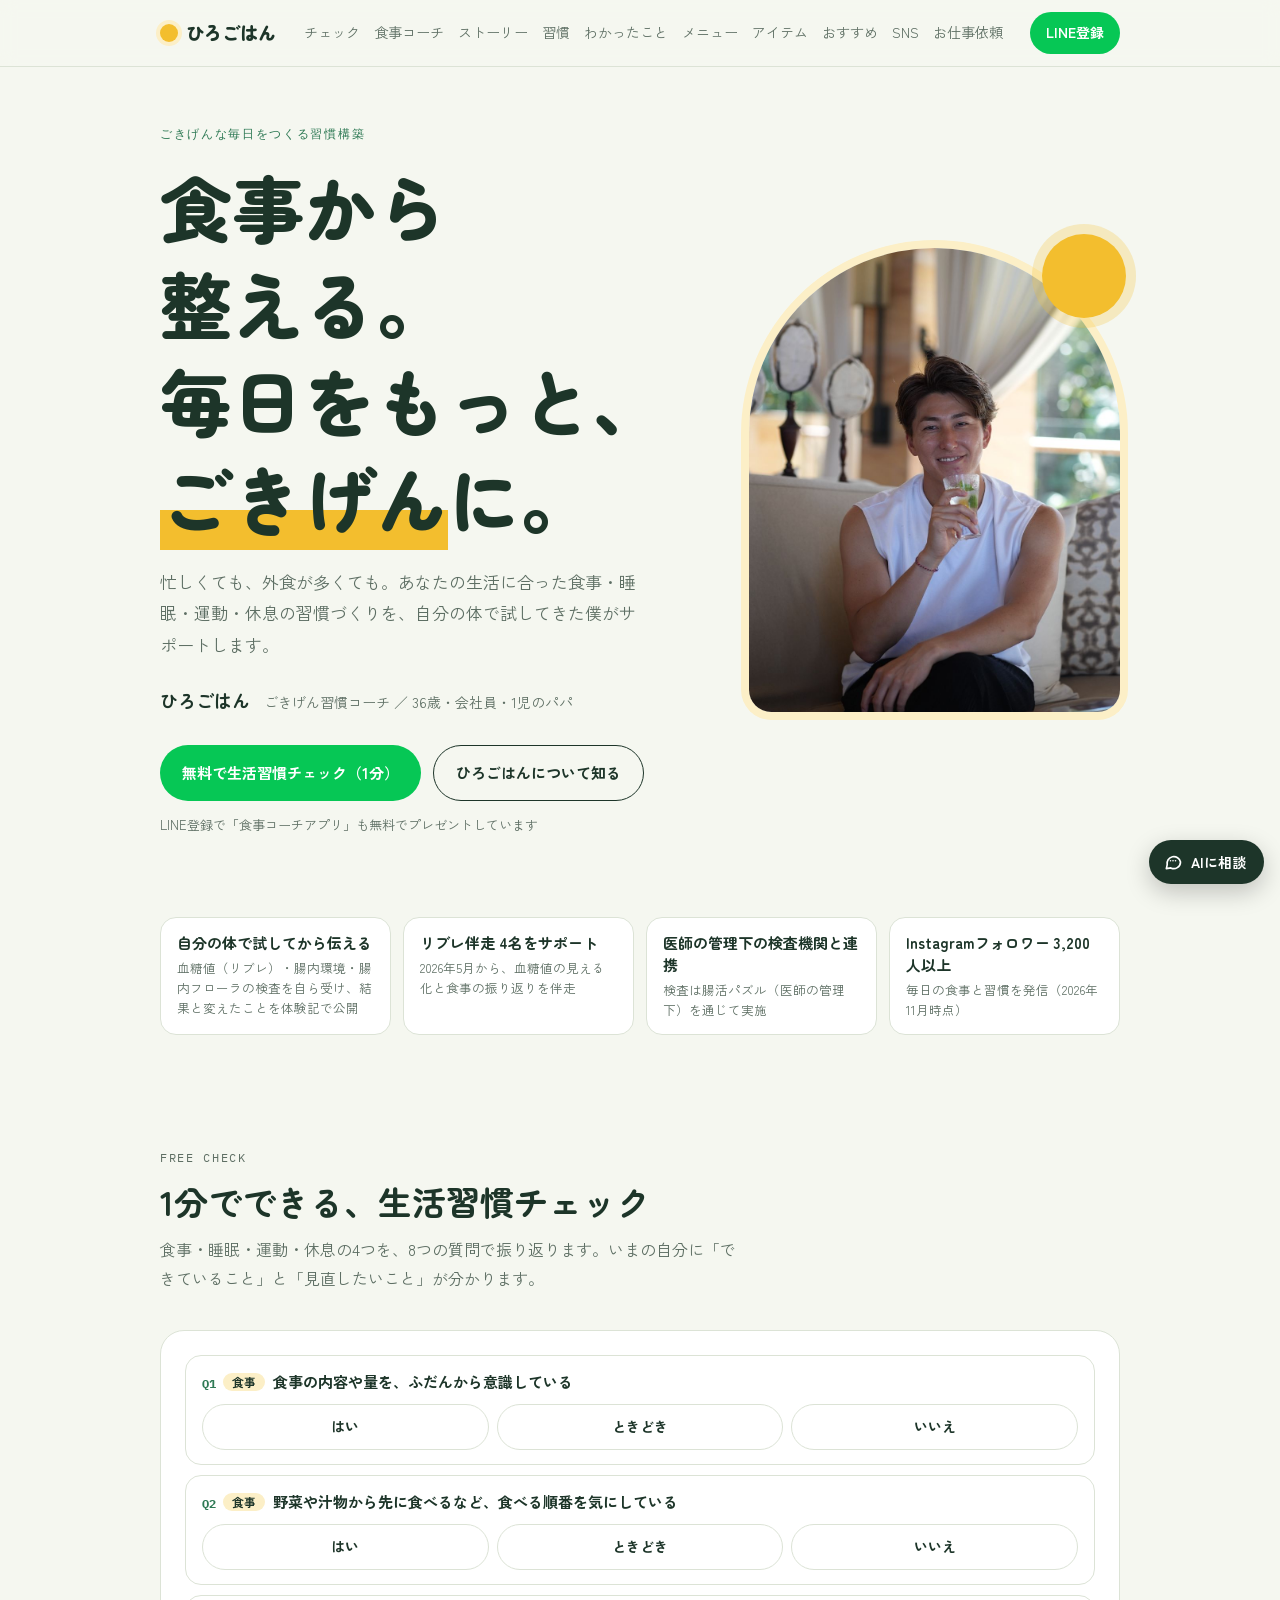
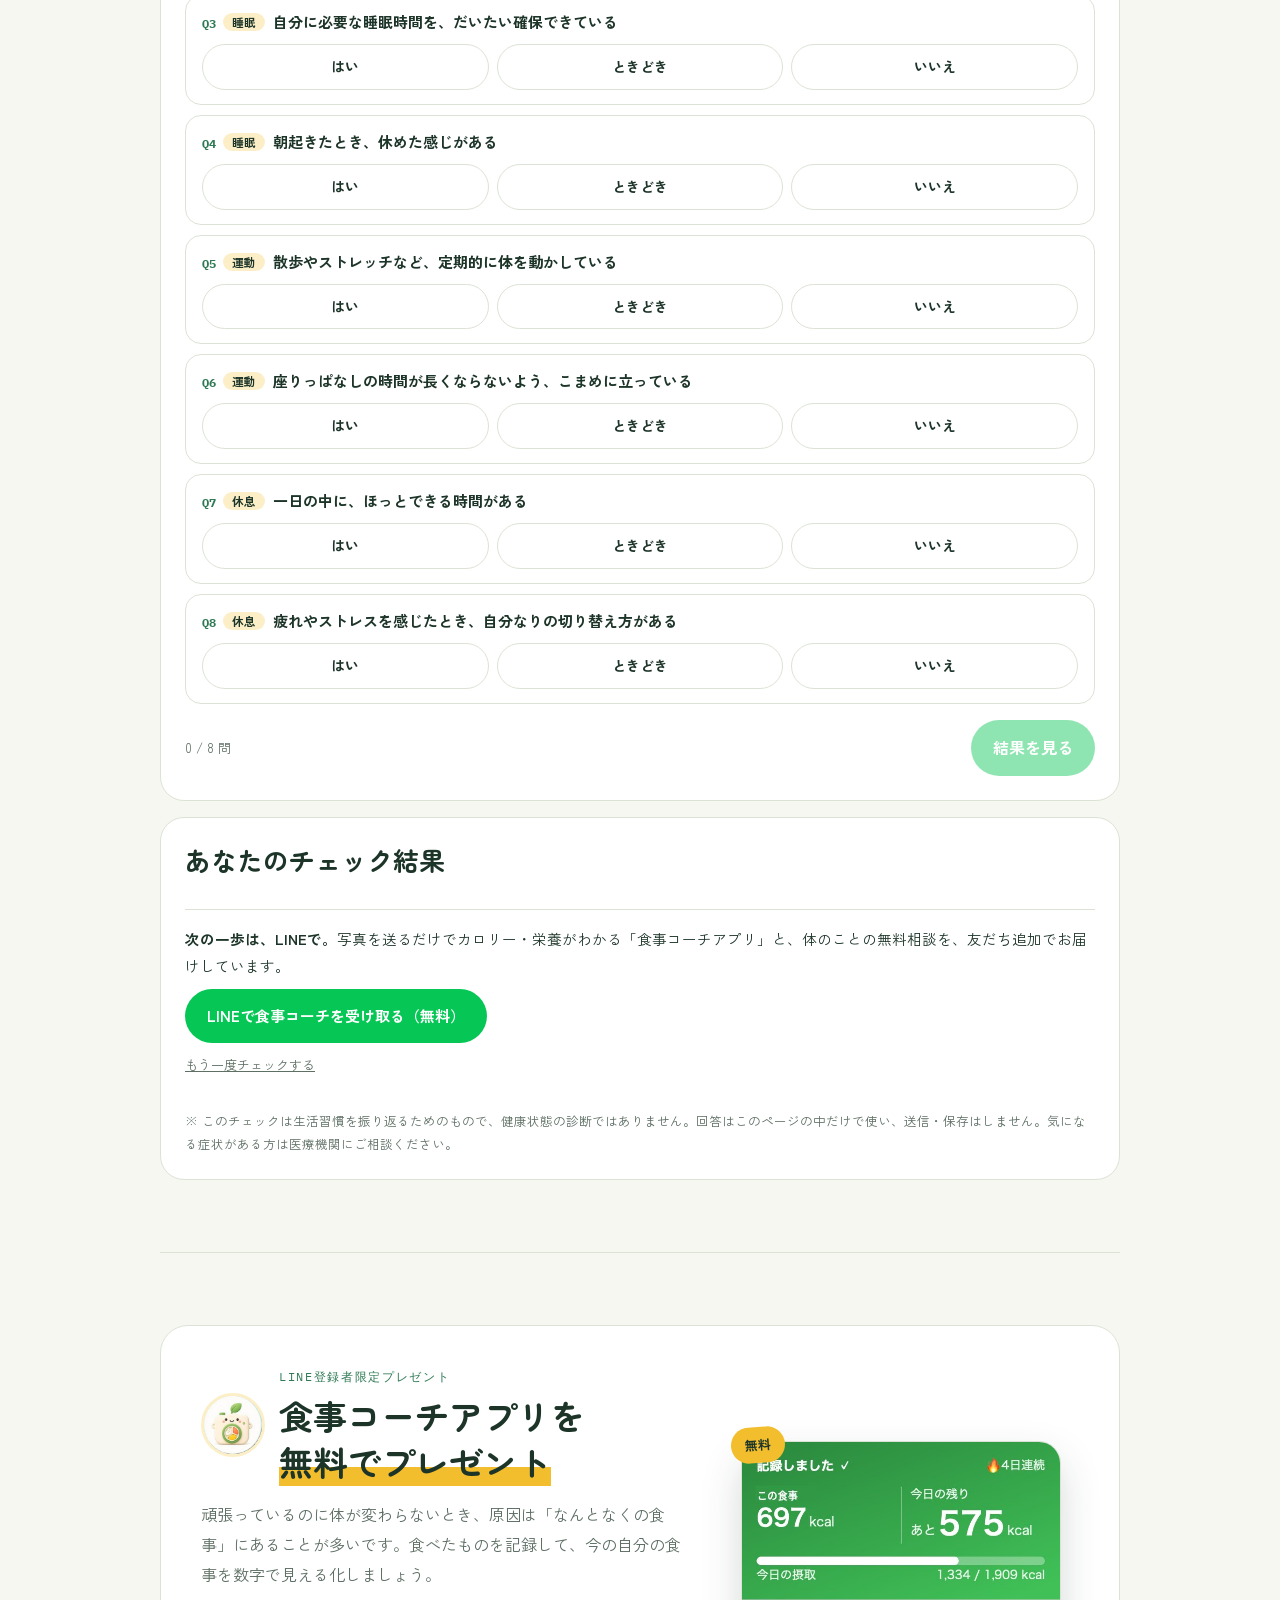
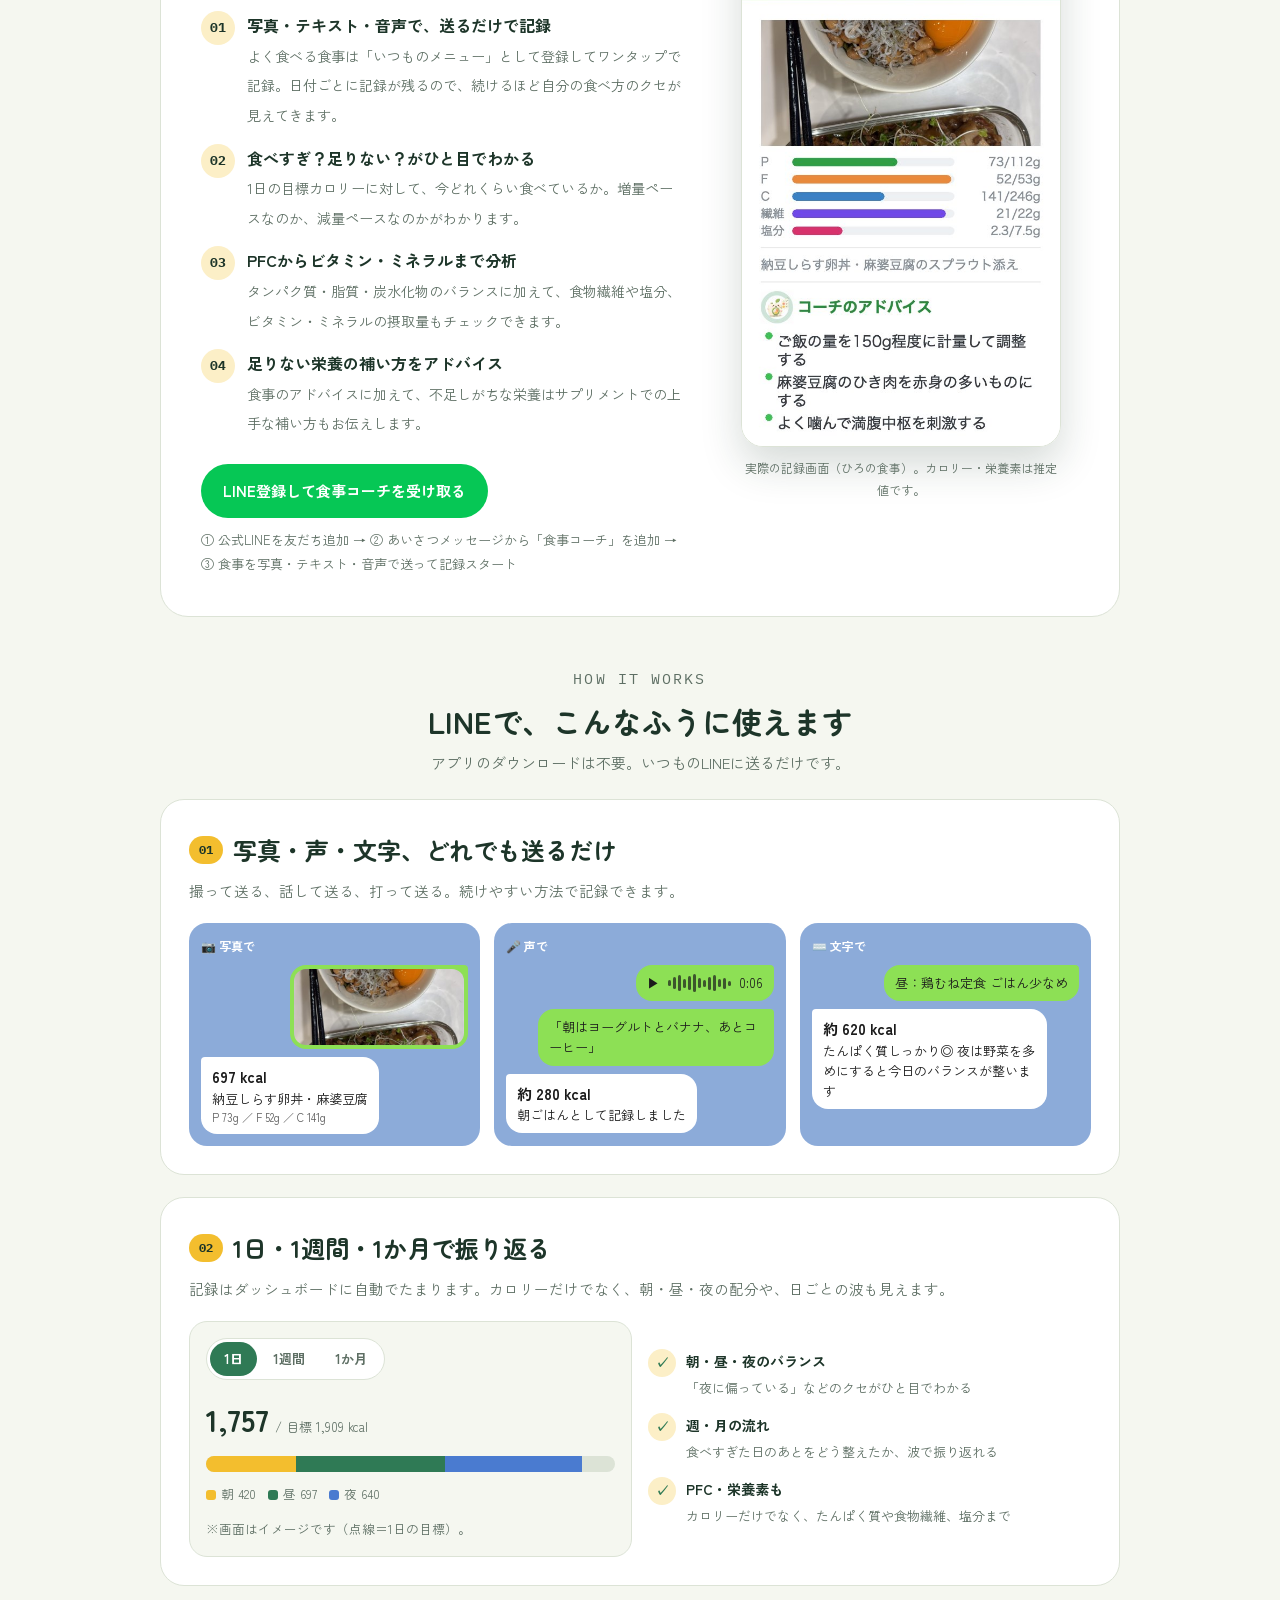
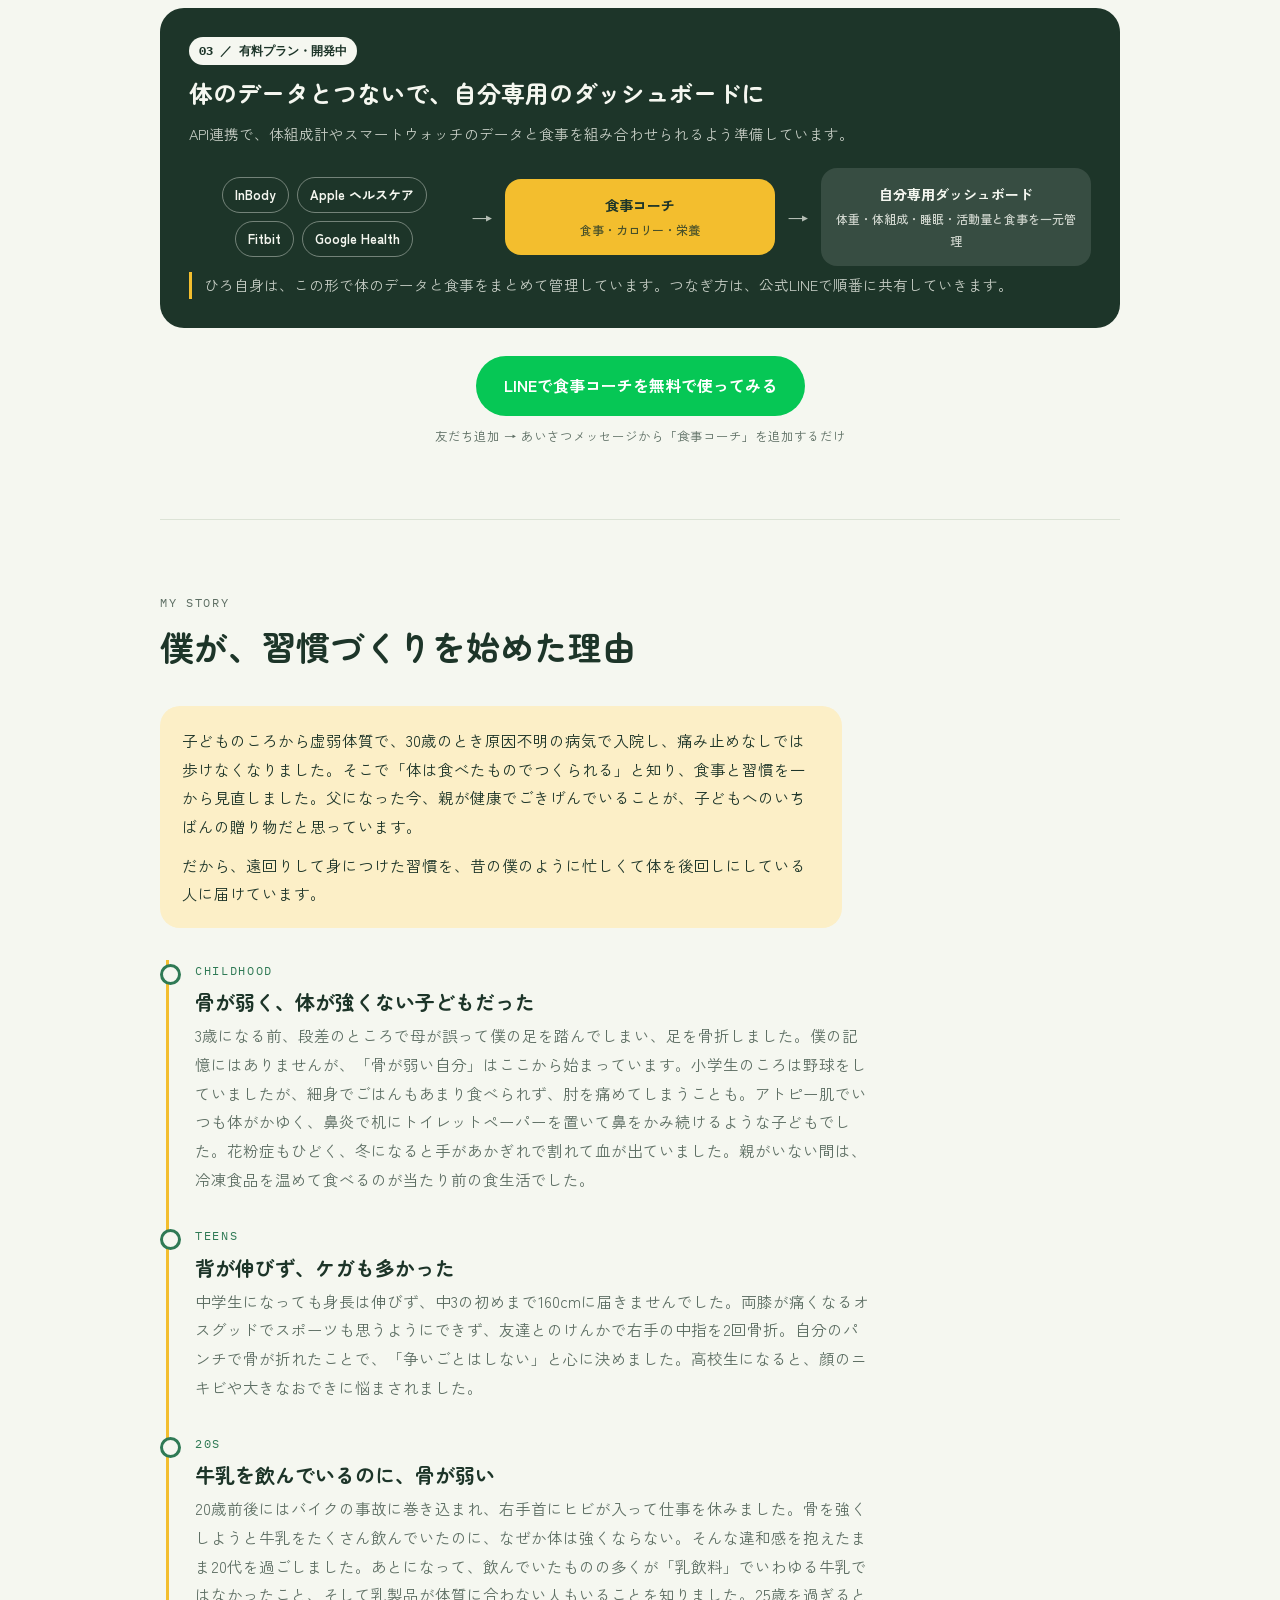
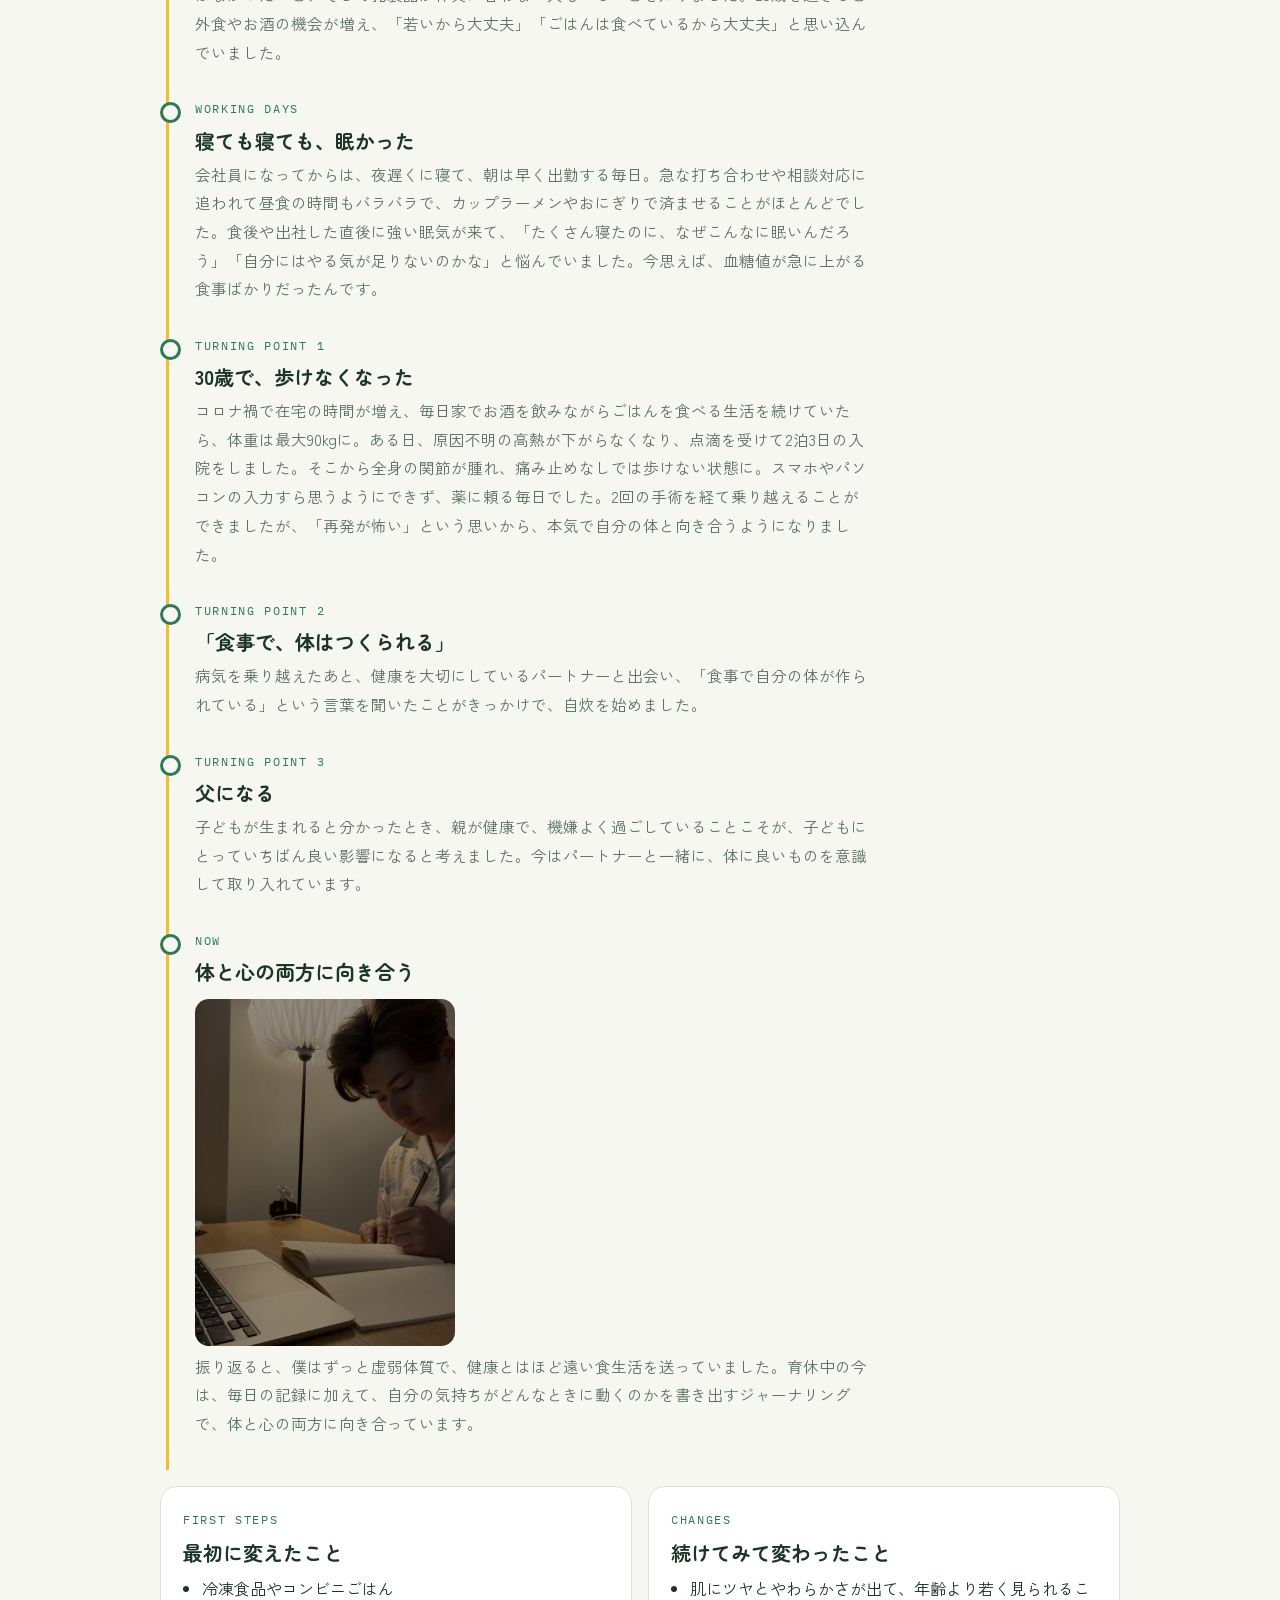
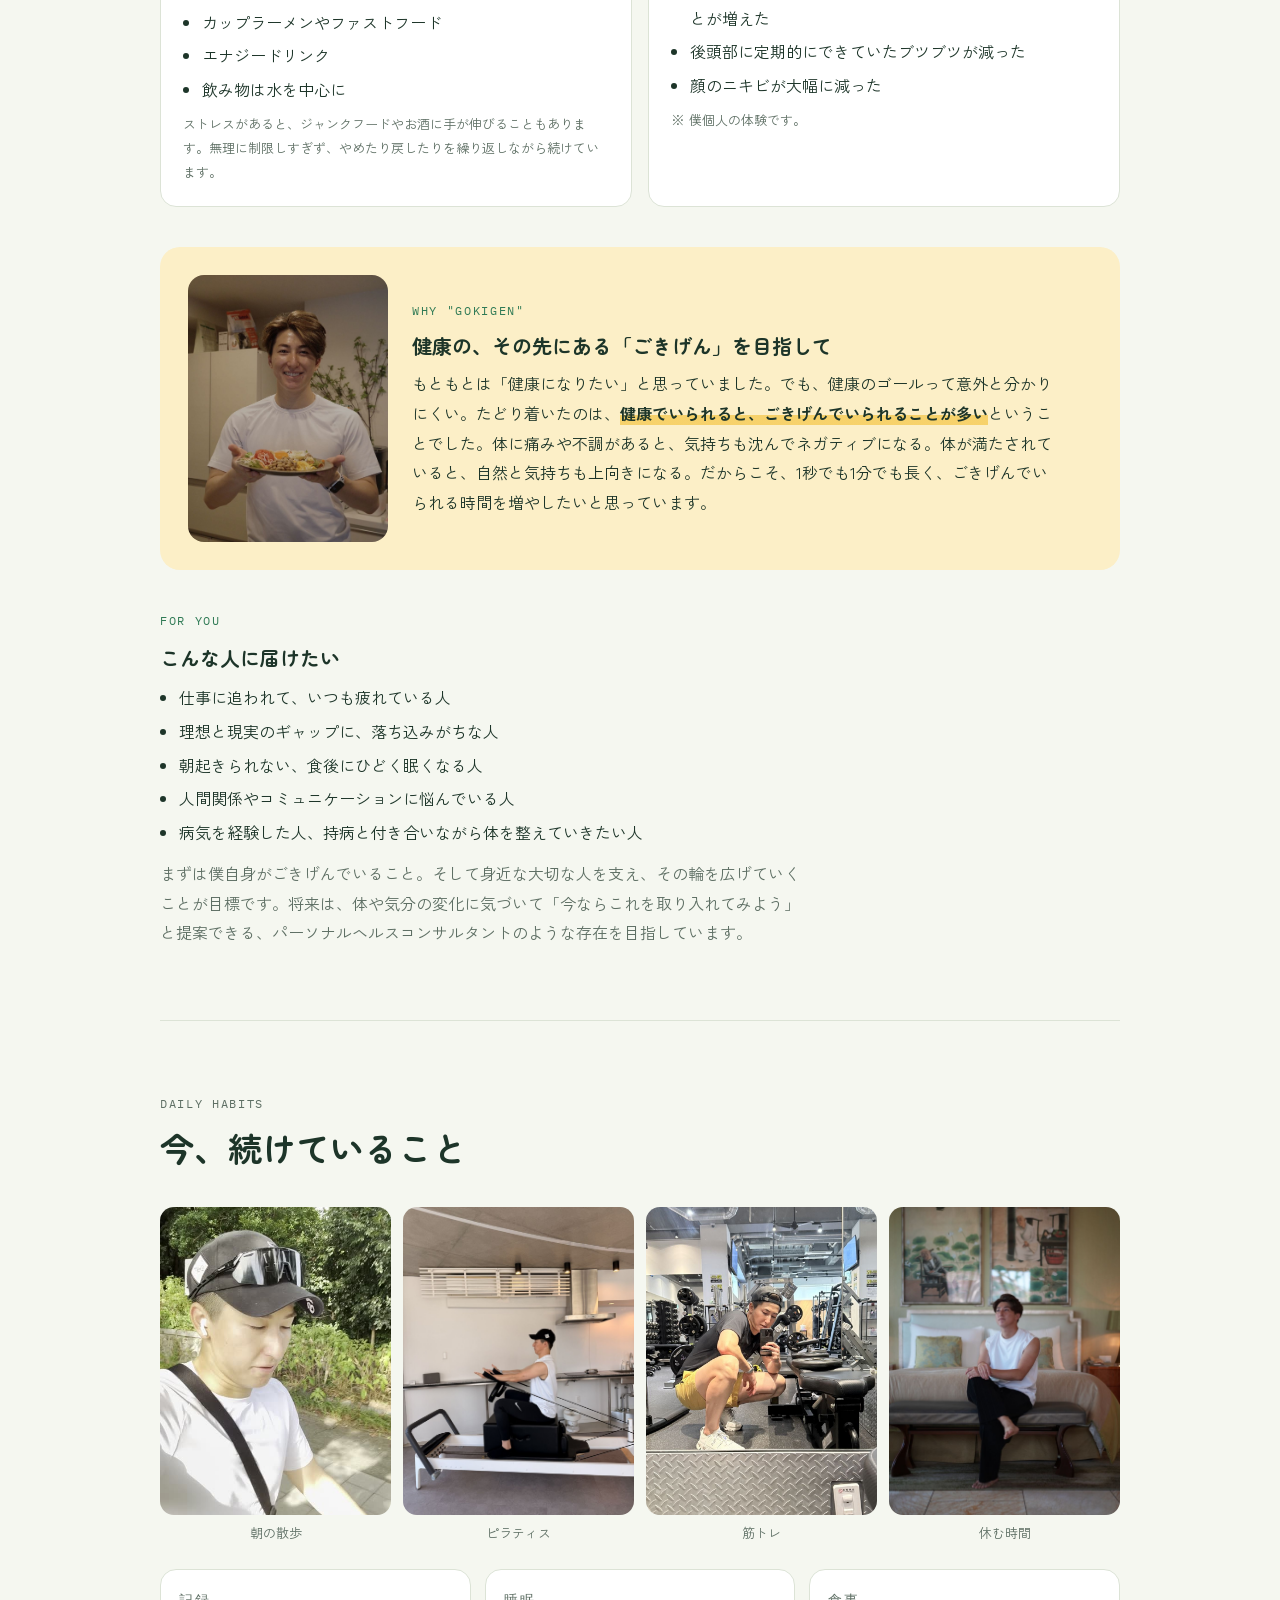
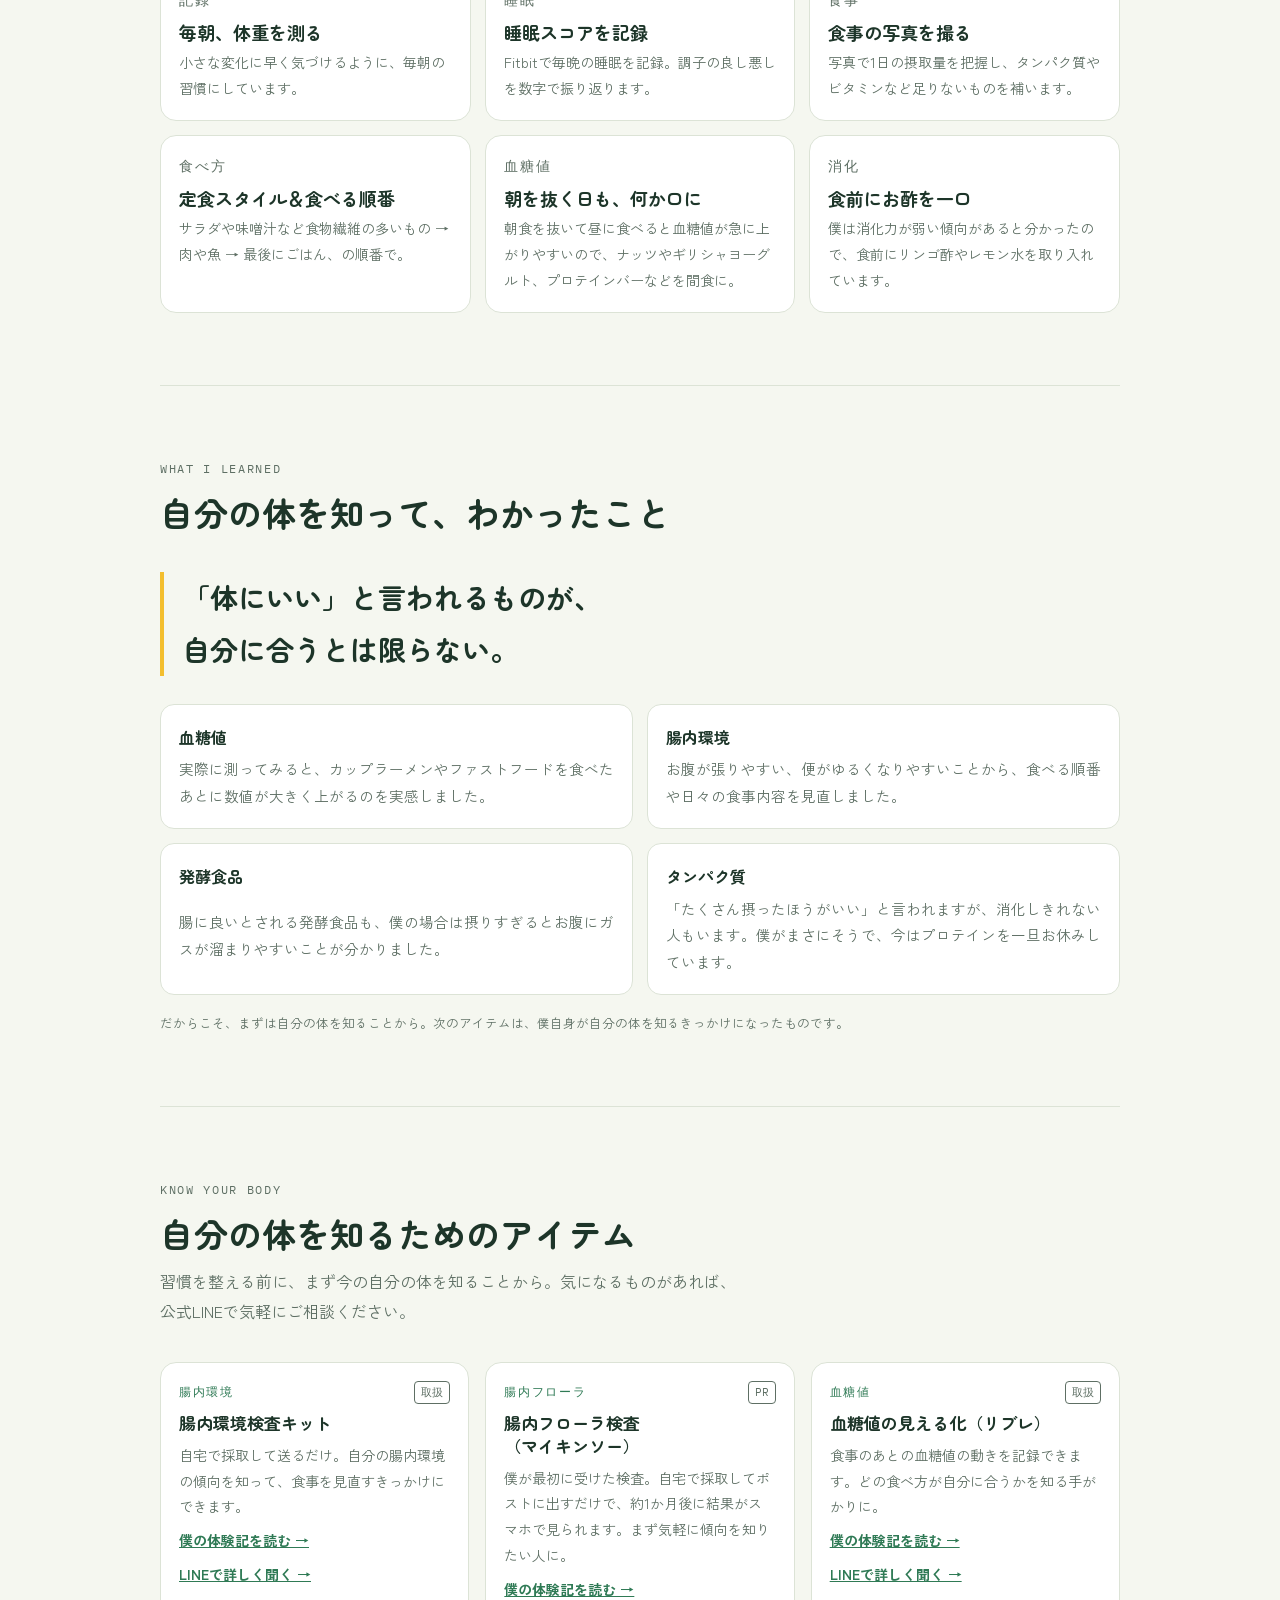
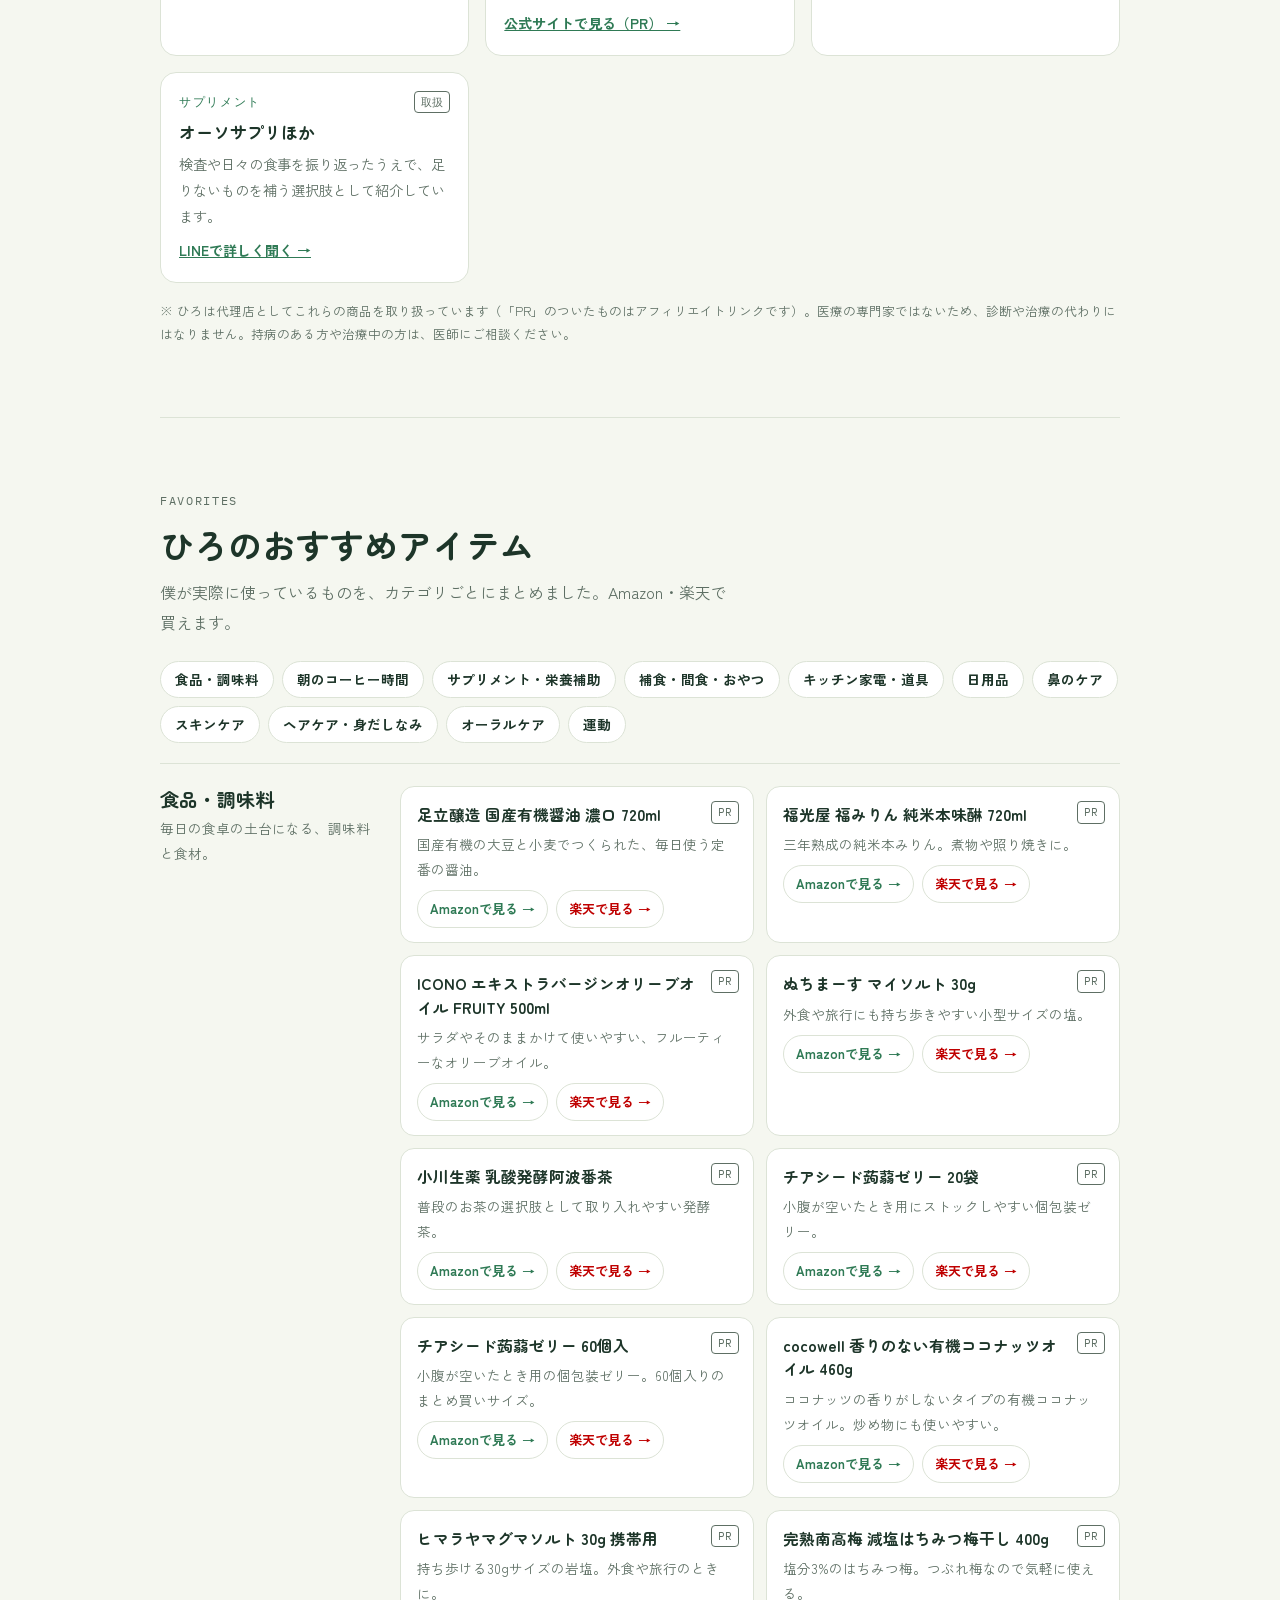
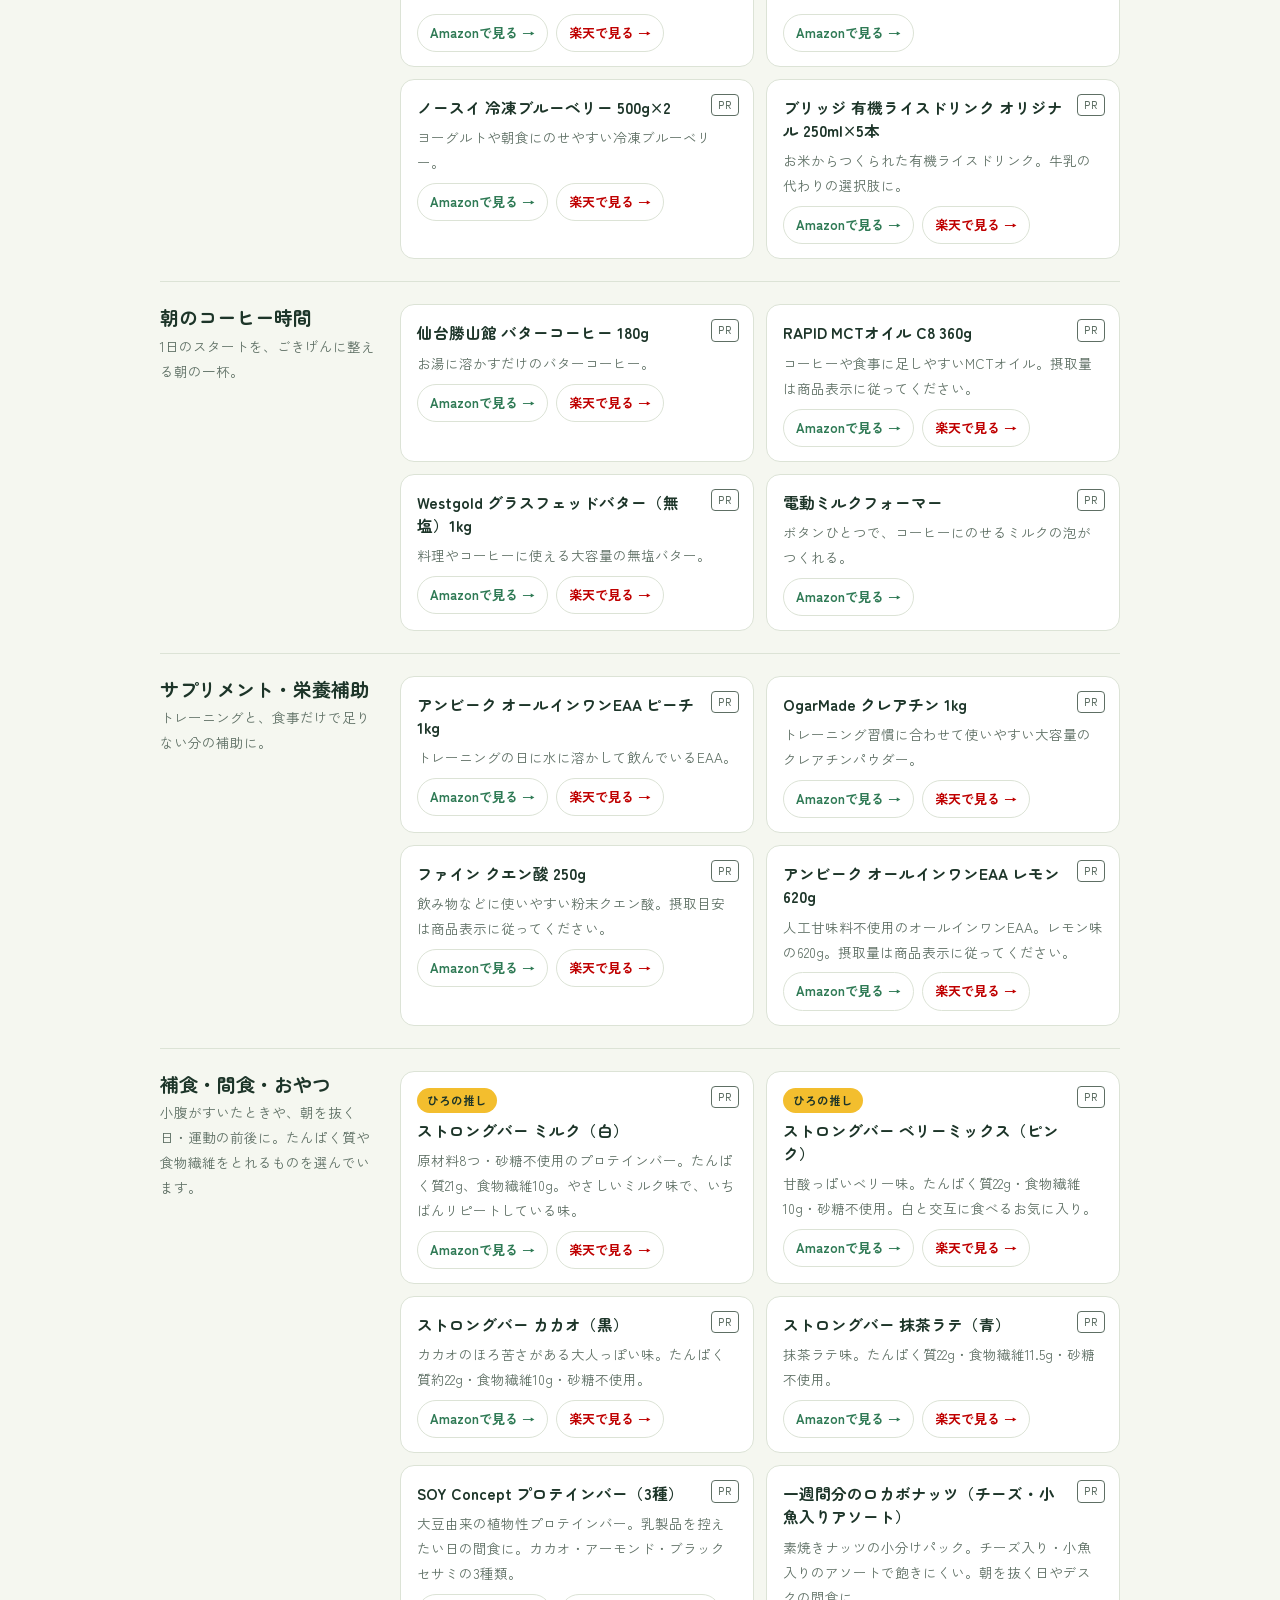
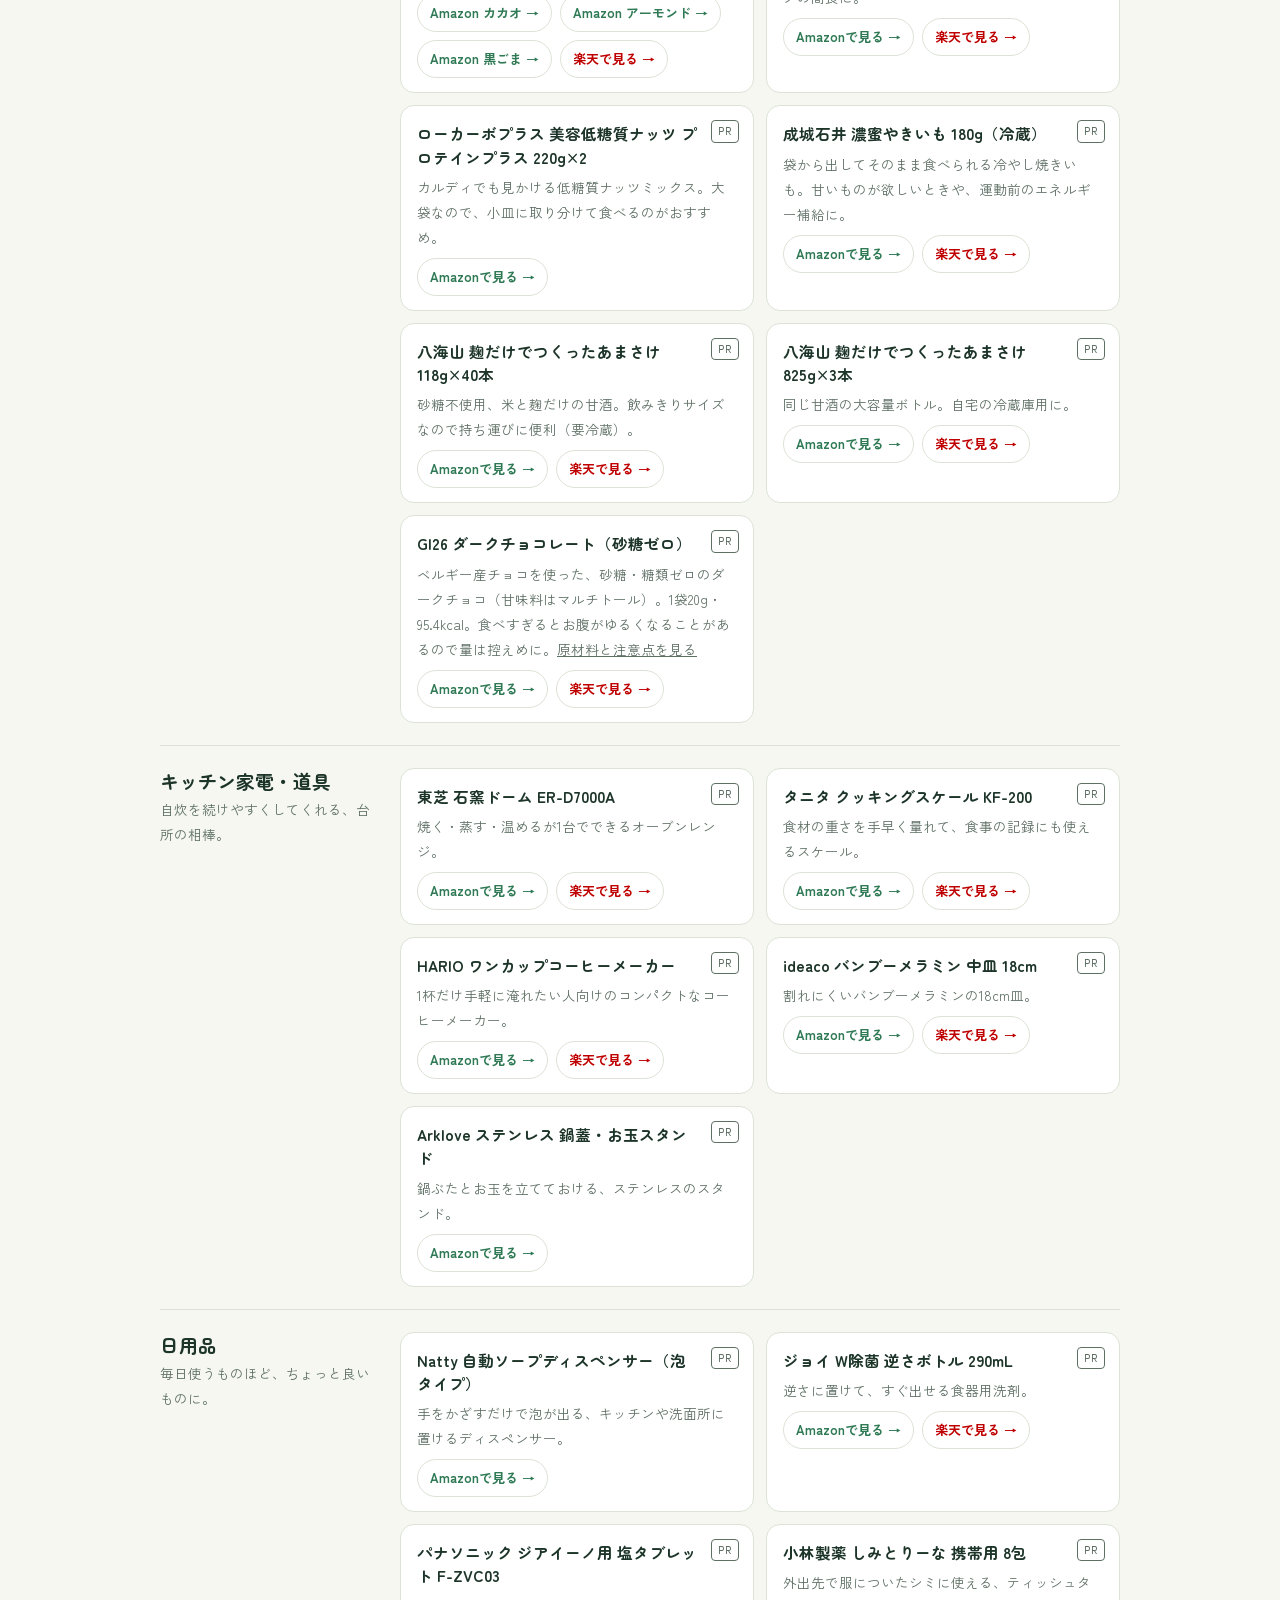
==== index.html @ 1d0b61d8 "権威性と導線の強化（下書き）：ファーストビューのコピー刷新、裏付け4項目、1分の生活習慣チェック（開始・完了を計測、回答は送信しない）、ストーリー要約 Co-Authored-By: Claude O" ====
<!doctype html>
<html lang="ja">
<head>
<!-- Google tag (gtag.js) -->
<script async src="https://www.googletagmanager.com/gtag/js?id=G-JDY5L52VSH"></script>
<script>
  window.dataLayer = window.dataLayer || [];
  function gtag(){dataLayer.push(arguments);}
  gtag('js', new Date());

  // 自分の端末を計測から除外: ?notrack=1 で除外ON / ?notrack=0 で解除（端末・ブラウザごとに保存）
  (function(){
    var k='hirogohan_notrack', p=new URLSearchParams(location.search).get('notrack'), on=false;
    try{
      if(p==='1') localStorage.setItem(k,'1');
      if(p==='0') localStorage.removeItem(k);
      on = localStorage.getItem(k)==='1';
    }catch(e){}
    if(on) window['ga-disable-G-JDY5L52VSH']=true;
    if(p==='1'||p==='0') document.addEventListener('DOMContentLoaded',function(){
      var d=document.createElement('div');
      d.textContent = on ? 'この端末は計測から除外されています（ひろ用）' : 'この端末の計測除外を解除しました';
      d.style.cssText='position:fixed;left:12px;right:12px;top:12px;z-index:99999;padding:12px 14px;border-radius:10px;background:#2b2b2b;color:#fff;font:600 14px/1.5 sans-serif;text-align:center;box-shadow:0 4px 16px rgba(0,0,0,.25)';
      document.body.appendChild(d); setTimeout(function(){d.remove();},5000);
    });
  })();

  gtag('config', 'G-JDY5L52VSH');
</script>
<meta charset="utf-8">
<meta name="viewport" content="width=device-width, initial-scale=1, viewport-fit=cover">
<title>ひろごはん（hirogohan）｜ごきげん習慣コーチ 公式サイト</title>
<meta name="description" content="ひろごはん（ひろ）の公式サイト。朝活・食事・睡眠・運動の習慣で、毎日をごきげんに。血糖値・腸内環境から自分の体を知るためのアイテムや、公式LINE登録者には、カロリーと栄養素を記録・分析できる食事コーチアプリをプレゼントしています。">
<meta property="og:title" content="ひろごはん｜ごきげん習慣コーチ">
<meta property="og:description" content="毎日を、ごきげんに。朝活・食事・睡眠・運動の習慣から人生を整える。">
<meta property="og:type" content="website">
<meta property="og:image" content="https://ghiroe9-ctrl.github.io/hirogohan-site/og.jpg">
<meta property="og:url" content="https://ghiroe9-ctrl.github.io/hirogohan-site/">
<meta name="twitter:card" content="summary_large_image">
<script type="application/ld+json">{"@context": "https://schema.org", "@graph": [{"@type": "WebSite", "name": "ひろごはん", "alternateName": ["hirogohan", "hiro gohan", "ひろごはん｜ごきげん習慣コーチ"], "url": "https://ghiroe9-ctrl.github.io/hirogohan-site/", "inLanguage": "ja"}, {"@type": "Person", "name": "ひろごはん", "alternateName": ["ひろ", "hirogohan"], "jobTitle": "ごきげん習慣コーチ", "url": "https://ghiroe9-ctrl.github.io/hirogohan-site/", "image": "https://ghiroe9-ctrl.github.io/hirogohan-site/img/hero.jpg", "sameAs": ["https://www.instagram.com/hiro_gohan_kurashi/", "https://www.threads.com/@hiro_gohan_kurashi", "https://x.com/restart_hiro", "https://note.com/large_avocet5920"]}]}</script>
<link rel="icon" href="data:image/svg+xml,%3Csvg xmlns='http://www.w3.org/2000/svg' viewBox='0 0 100 100'%3E%3Ccircle cx='50' cy='50' r='46' fill='%23FCEFC7'/%3E%3Ccircle cx='50' cy='50' r='28' fill='%23F3BE2E'/%3E%3C/svg%3E">
<link rel="preconnect" href="https://fonts.googleapis.com"><link rel="preconnect" href="https://fonts.gstatic.com" crossorigin>
<link rel="stylesheet" href="https://fonts.googleapis.com/css2?family=Zen+Maru+Gothic:wght@500;700;900&family=Zen+Kaku+Gothic+New:wght@400;500;700&family=IBM+Plex+Mono:wght@500&display=swap" media="print" onload="this.media='all'"><noscript><link rel="stylesheet" href="https://fonts.googleapis.com/css2?family=Zen+Maru+Gothic:wght@500;700;900&family=Zen+Kaku+Gothic+New:wght@400;500;700&family=IBM+Plex+Mono:wght@500&display=swap"></noscript>
<style>
:root{
  --bg:#F5F7F0; --surface:#FFFFFF; --ink:#1D3529; --muted:#5E6F64; --line:#DCE3D6;
  --sun:#F3BE2E; --sun-soft:#FCEFC7; --leaf:#2F7A55; --line-green:#06C755;
  --display:"Zen Maru Gothic","Hiragino Maru Gothic ProN","Yu Gothic",sans-serif;
  --body:"Zen Kaku Gothic New","Hiragino Sans","Yu Gothic",sans-serif;
  --mono:"IBM Plex Mono",ui-monospace,monospace;
  color-scheme:light;
}
@media (prefers-color-scheme: dark){:root{
  --bg:#121A16; --surface:#1A2520; --ink:#E9EFE7; --muted:#A3B3A8; --line:#2C3A33;
  --sun:#F5C94A; --sun-soft:#3A3320; --leaf:#6CC197; --line-green:#2FD877; color-scheme:dark}}
*{box-sizing:border-box}
html{scroll-behavior:smooth}
body{margin:0;background:var(--bg);color:var(--ink);font-family:var(--body);font-size:16px;line-height:1.85;padding-inline:20px}
img{max-width:100%}
.wrap{max-width:960px;margin-inline:auto}
h1,h2,h3{font-family:var(--display);line-height:1.35;text-wrap:balance;margin:0}
p{margin:0}
a{color:inherit}
a:focus-visible,button:focus-visible{outline:3px solid var(--sun);outline-offset:3px;border-radius:6px}
.eyebrow{font-family:var(--mono);font-size:12px;letter-spacing:.14em;text-transform:uppercase;color:var(--leaf)}
body>nav{position:sticky;top:0;z-index:5;background:color-mix(in srgb,var(--bg) 88%,transparent);backdrop-filter:blur(8px);margin-inline:-20px;padding:12px 20px;border-bottom:1px solid var(--line)}
nav .wrap{display:flex;align-items:center;justify-content:space-between;gap:12px}
.logo{font-family:var(--display);font-weight:900;font-size:18px;text-decoration:none;display:flex;align-items:center;gap:8px}
.logo-sub{font-family:var(--body);font-weight:500;font-size:12px;color:var(--muted)}
@media (max-width:400px){.logo-sub{display:none}}
.logo i{width:18px;height:18px;border-radius:50%;background:var(--sun);display:inline-block;box-shadow:0 0 0 4px var(--sun-soft)}
.nav-links{display:flex;gap:18px;font-size:14px}
.nav-links a{text-decoration:none;color:var(--muted)}
@media (max-width:680px){.nav-links{display:none}}
.btn-line{background:var(--line-green);color:#fff;text-decoration:none;font-weight:700;font-size:14px;padding:8px 16px;border-radius:99px;white-space:nowrap}
section{padding-block:72px;border-bottom:1px solid var(--line)}
section:last-of-type{border-bottom:0}
.sec-head{display:grid;gap:10px;margin-bottom:36px}
.sec-head h2{font-size:clamp(24px,4.4vw,34px)}
.sec-head p{color:var(--muted);max-width:36em}
.hero{display:grid;grid-template-columns:1.2fr .8fr;gap:32px;align-items:center;padding-block:56px 72px}
@media (max-width:720px){.hero{grid-template-columns:1fr}}
.hero h1{font-size:clamp(40px,8.5vw,72px);font-weight:900;margin-top:12px}
.hero h1 em{font-style:normal;background:linear-gradient(transparent 62%,var(--sun) 62%)}
.hero .lead{margin-top:20px;font-size:17px;color:var(--muted);max-width:28em}
.hero .who{margin-top:24px;font-size:14px;color:var(--muted)}
.hero .who b{color:var(--ink);font-family:var(--display);font-size:18px}
.hero-ctas{display:flex;flex-wrap:wrap;gap:12px;margin-top:28px}
.hero-note{margin-top:12px;font-size:13px;color:var(--muted)}
.trust{padding-block:8px 40px;border-bottom:0}
.trust-list{list-style:none;margin:0;padding:0;display:grid;grid-template-columns:repeat(4,1fr);gap:12px}
@media (max-width:820px){.trust-list{grid-template-columns:1fr 1fr}}
@media (max-width:460px){.trust-list{grid-template-columns:1fr}}
.trust-list li{background:var(--surface);border:1px solid var(--line);border-radius:16px;padding:14px 16px;display:grid;gap:4px;align-content:start}
.trust-list b{font-family:var(--display);font-size:15px;line-height:1.45}
.trust-list span{font-size:12.5px;color:var(--muted);line-height:1.6}
.hc{background:var(--surface);border:1px solid var(--line);border-radius:24px;padding:24px}
@media (max-width:720px){.hc{padding:16px}}
.hc-qs{list-style:none;margin:0;padding:0;display:grid;gap:10px;counter-reset:q}
.hc-qs li{border:1px solid var(--line);border-radius:16px;padding:14px 16px;display:grid;gap:10px;counter-increment:q}
.hc-qs li.done{border-color:color-mix(in srgb,var(--leaf) 45%,var(--line))}
.hc-qs p{font-weight:700;font-size:15px;line-height:1.6}
.hc-qs p::before{content:"Q" counter(q) " ";font-family:var(--mono);font-size:12px;color:var(--leaf)}
.hc-qs i{font-style:normal;font-size:11.5px;font-weight:700;background:var(--sun-soft);border-radius:99px;padding:1px 9px;margin-right:8px;vertical-align:1px}
.hc-opts{display:flex;gap:8px;flex-wrap:wrap}
.hc-opts label{flex:1;min-width:84px;text-align:center;border:1.5px solid var(--line);border-radius:99px;padding:9px 10px;font-size:14px;font-weight:700;cursor:pointer;user-select:none}
.hc-opts input{position:absolute;opacity:0;pointer-events:none}
.hc-opts label:has(input:checked){background:var(--leaf);border-color:var(--leaf);color:#fff}
.hc-opts label:has(input:focus-visible){outline:3px solid var(--sun);outline-offset:2px}
.hc-foot{display:flex;align-items:center;justify-content:space-between;gap:12px;margin-top:16px;flex-wrap:wrap}
.hc-progress{font-size:13px;color:var(--muted)}
.hc-foot .btn[disabled]{opacity:.45;cursor:not-allowed}
button.btn{border:0;font:inherit;font-weight:700;cursor:pointer}
.hc-result{margin-top:16px;background:var(--surface);border:1px solid var(--line);border-radius:24px;padding:24px;display:grid;gap:16px}
.hc-result h3{font-size:clamp(20px,3.6vw,26px)}
.hc-areas{display:grid;grid-template-columns:1fr 1fr;gap:12px}
@media (max-width:720px){.hc-areas{grid-template-columns:1fr}}
.hc-area{border-radius:16px;padding:14px 16px;border:1px solid var(--line)}
.hc-area.ok{background:color-mix(in srgb,var(--leaf) 10%,transparent)}
.hc-area.up{background:var(--sun-soft)}
.hc-area h4{margin:0;font-family:var(--display);font-size:16px;display:flex;justify-content:space-between;gap:8px}
.hc-area h4 small{font-family:var(--body);font-size:12px;font-weight:700;color:var(--muted)}
.hc-area p{font-size:13.5px;margin-top:6px;line-height:1.7}
.hc-next{display:grid;gap:10px;justify-items:start;border-top:1px solid var(--line);padding-top:16px}
.hc-next p{font-size:14.5px}
.hc-retry{background:none;border:0;color:var(--muted);text-decoration:underline;font:inherit;font-size:13px;cursor:pointer;padding:0}
.story-sum{background:var(--sun-soft);border-radius:20px;padding:20px 22px;display:grid;gap:10px;margin-bottom:32px;font-size:15.5px;max-width:44em}
.hero-offer{margin-top:28px;background:var(--surface);border:1.5px solid var(--line);border-radius:20px;padding:18px 18px 20px;max-width:30em}
.hero-offer-label{font-size:14px;line-height:1.7;font-weight:700}
.hero-offer-label span{display:inline-block;background:var(--line-green);color:#fff;font-size:12px;padding:2px 10px;border-radius:99px;margin-right:8px;vertical-align:1px}
.hero-offer .hero-ctas{margin-top:14px}
.sticky-line{position:fixed;left:12px;right:12px;bottom:calc(12px + env(safe-area-inset-bottom));z-index:6;display:none;align-items:center;justify-content:space-between;gap:10px;background:var(--surface);border:1px solid var(--line);border-radius:18px;padding:10px 10px 10px 16px;box-shadow:0 8px 24px rgba(0,0,0,.14);transform:translateY(140%);transition:transform .25s ease}
.sticky-line.show{transform:none}
.sticky-line p{font-size:13px;line-height:1.5;font-weight:700}
.sticky-line p small{display:block;font-weight:500;color:var(--muted);font-size:11px}
.sticky-line .btn{background:var(--line-green);color:#fff;padding:10px 16px;font-size:14px;white-space:nowrap}
@media (max-width:720px){.sticky-line{display:flex}body{padding-bottom:84px}}
@media (prefers-reduced-motion:reduce){.sticky-line{transition:none}}
.btn{display:inline-flex;align-items:center;gap:8px;text-decoration:none;font-weight:700;padding:13px 22px;border-radius:99px;font-size:15px}
.btn.primary{background:var(--line-green);color:#fff}
.btn.ghost{border:1.5px solid var(--ink)}
.sun-art svg{width:100%;height:auto;display:block;max-width:420px;margin-inline:auto}
.quote{font-family:var(--display);font-size:clamp(20px,3.6vw,28px);font-weight:700;padding-left:18px;border-left:4px solid var(--sun);max-width:30em}
.about p.body{margin-top:20px;color:var(--muted);max-width:36em}
.pillars{display:grid;grid-template-columns:repeat(4,1fr);gap:14px}
@media (max-width:820px){.pillars{grid-template-columns:repeat(2,1fr)}}
@media (max-width:420px){.pillars{grid-template-columns:1fr}}
.pillar{background:var(--surface);border:1px solid var(--line);border-radius:16px;padding:18px;display:grid;gap:6px;align-content:start}
.pillar h3{font-size:18px}
.pillar p{font-size:14px;color:var(--muted)}
.items{display:grid;grid-template-columns:repeat(3,1fr);gap:16px}
@media (max-width:720px){.items{grid-template-columns:1fr}}
.item{background:var(--surface);border:1px solid var(--line);border-radius:16px;padding:18px;display:grid;gap:8px;align-content:start}
.item .top{display:flex;justify-content:space-between;align-items:center}
.pr{font-family:var(--mono);font-size:11px;border:1px solid var(--muted);color:var(--muted);border-radius:4px;padding:0 6px}
.item h3{font-size:17px}
.item p{font-size:14px;color:var(--muted)}
.item a{font-size:14px;font-weight:700;color:var(--leaf)}
.note{font-size:12.5px;color:var(--muted);margin-top:16px}
.product{display:grid;gap:12px;background:var(--ink);color:var(--bg);border-radius:24px;padding:36px}
@media (max-width:720px){.product{padding:26px}}
.product .eyebrow{color:var(--sun)}
.product h2{font-size:clamp(22px,4vw,30px)}
.product p{opacity:.85;font-size:15px;max-width:36em}
.product .btn{background:var(--sun);color:#1D3529;justify-self:start;margin-top:8px}
.line-box{display:grid;grid-template-columns:1.3fr .7fr;gap:24px;align-items:center;background:var(--sun-soft);border-radius:24px;padding:32px}
@media (max-width:720px){.line-box{grid-template-columns:1fr;padding:24px}}
.line-box h2{font-size:clamp(22px,4vw,30px)}
.line-box ul{margin:14px 0 0;padding-left:1.2em;font-size:15px}
.line-box .btn{background:var(--line-green);color:#fff}
.coach{display:grid;grid-template-columns:1.15fr .85fr;gap:40px;align-items:center;background:var(--surface);border:1px solid var(--line);border-radius:28px;padding:40px}
@media (max-width:820px){.coach{grid-template-columns:1fr;padding:24px;gap:28px}}
.coach-head{display:flex;gap:14px;align-items:center}
.coach-head img{width:64px;height:64px;border-radius:50%;border:3px solid var(--sun-soft);flex:none}
.coach h2{font-size:clamp(24px,4.4vw,34px);margin-top:4px}
.coach h2 em{font-style:normal;background:linear-gradient(transparent 62%,var(--sun) 62%)}
.coach .lead{color:var(--muted);margin:16px 0 22px}
.coach-feats{list-style:none;margin:0;padding:0;display:grid;gap:14px}
.coach-feats li{display:grid;grid-template-columns:34px 1fr;gap:12px;align-items:start}
.coach-feats i{font-style:normal;font-family:var(--mono);font-size:13px;font-weight:700;width:34px;height:34px;border-radius:50%;display:grid;place-items:center;background:var(--sun-soft);color:var(--ink)}
.coach-feats b{display:block;font-size:16px}
.coach-feats span{font-size:14px;color:var(--muted)}
.how{margin-top:28px;display:grid;gap:22px}
.how-head{display:grid;gap:8px;text-align:center;margin-top:20px}
.how-head h3{font-size:clamp(22px,4vw,30px)}
.how-head p{color:var(--muted);font-size:15px}
.how-block{background:var(--surface);border:1px solid var(--line);border-radius:24px;padding:28px}
@media (max-width:720px){.how-block{padding:20px}}
.how-label{display:flex;align-items:center;gap:10px;margin-bottom:6px}
.how-label i{font-style:normal;font-family:var(--mono);font-size:12px;font-weight:700;background:var(--sun);color:#1D3529;border-radius:99px;padding:3px 10px}
.how-block h4{font-family:var(--display);font-size:clamp(19px,3.2vw,24px);margin:0}
.how-block>p{color:var(--muted);font-size:14.5px;margin-top:6px}
.chats{display:grid;grid-template-columns:repeat(3,1fr);gap:14px;margin-top:18px}
@media (max-width:820px){.chats{grid-template-columns:1fr}}
.chat{background:#8CABD9;border-radius:18px;padding:12px;display:grid;gap:8px;align-content:start;color:#1b1b1b}
@media (prefers-color-scheme:dark){.chat{background:#2E3A4F;color:#f1f1f1}}
.chat-tag{font-size:12px;font-weight:700;color:#fff;display:flex;align-items:center;gap:6px}
.bub{max-width:88%;font-size:13px;line-height:1.55;padding:8px 11px;border-radius:16px}
.bub.me{justify-self:end;background:#8DE055;color:#1b1b1b;border-top-right-radius:4px}
.bub.ai{justify-self:start;background:#fff;color:#1b1b1b;border-top-left-radius:4px}
.bub.ai b{display:block;font-size:15px}
.bub.ai small{display:block;color:#5c5c5c;font-size:11px}
.bub.photo{padding:4px;background:#8DE055}
.bub.photo img{display:block;width:170px;height:auto;border-radius:12px}
.bub.voice{display:flex;align-items:center;gap:8px}
.wave{display:flex;gap:2px;align-items:center;height:18px}
.wave span{width:3px;border-radius:2px;background:#1b1b1b;opacity:.7}
.dash{margin-top:18px;display:grid;grid-template-columns:1fr 1fr;gap:16px}
@media (max-width:820px){.dash{grid-template-columns:1fr}}
.dash-card{border:1px solid var(--line);border-radius:18px;padding:16px;background:var(--bg)}
.dash-tabs{display:inline-flex;background:var(--surface);border:1px solid var(--line);border-radius:99px;padding:3px;gap:2px}
.dash-tabs button{font:inherit;font-size:13px;font-weight:700;border:0;background:none;color:var(--muted);padding:5px 14px;border-radius:99px;cursor:pointer}
.dash-tabs button[aria-selected=true]{background:var(--leaf);color:#fff}
.dash-total{display:flex;align-items:baseline;gap:6px;margin-top:12px;font-family:var(--display)}
.dash-total b{font-size:30px}
.dash-total span{font-size:13px;color:var(--muted)}
.meals{display:flex;height:16px;border-radius:99px;overflow:hidden;margin-top:8px;background:var(--line)}
.meals i{display:block}
.legend{display:flex;flex-wrap:wrap;gap:12px;margin-top:10px;font-size:12.5px;color:var(--muted)}
.legend span::before{content:"";display:inline-block;width:10px;height:10px;border-radius:3px;margin-right:5px;background:var(--c);vertical-align:-1px}
.bars{display:flex;align-items:flex-end;gap:6px;height:120px;margin-top:14px;position:relative;border-bottom:1px solid var(--line)}
.bars i{flex:1;border-radius:6px 6px 0 0;background:var(--leaf);opacity:.85}
.bars.month i{border-radius:2px;gap:2px}
.bars .goal{position:absolute;left:0;right:0;border-top:2px dashed var(--sun)}
.bar-x{display:flex;justify-content:space-between;font-size:11px;color:var(--muted);margin-top:4px}
.dash-panel[hidden]{display:none}
.dash-points{list-style:none;margin:0;padding:0;display:grid;gap:12px;align-content:center}
.dash-points li{display:grid;grid-template-columns:28px 1fr;gap:10px;font-size:14px}
.dash-points li::before{content:"✓";width:28px;height:28px;border-radius:50%;background:var(--sun-soft);display:grid;place-items:center;font-weight:700;color:var(--leaf)}
.dash-points b{display:block}
.dash-points span{color:var(--muted);font-size:13px}
.how-block.pro{background:var(--ink);color:var(--bg);border-color:transparent}
.how-block.pro>p{color:color-mix(in srgb,var(--bg) 78%,transparent)}
.how-block.pro .how-label i{background:var(--bg);color:var(--ink)}
.flow{display:grid;grid-template-columns:1fr auto 1fr auto 1fr;gap:12px;align-items:center;margin-top:20px}
@media (max-width:820px){.flow{grid-template-columns:1fr}.flow .arrow{transform:rotate(90deg);justify-self:center}}
.flow .arrow{font-size:22px;opacity:.7;text-align:center}
.srcs{display:flex;flex-wrap:wrap;gap:8px;justify-content:center}
.srcs span{font-size:13px;font-weight:700;border:1.5px solid color-mix(in srgb,var(--bg) 40%,transparent);border-radius:99px;padding:5px 12px}
.node{border-radius:16px;padding:14px;text-align:center;font-weight:700;font-size:14px;background:color-mix(in srgb,var(--bg) 12%,transparent)}
.node.hub{background:var(--sun);color:#1D3529}
.node small{display:block;font-weight:500;font-size:12px;opacity:.8}
.pro-note{margin-top:16px;font-size:13.5px;border-left:3px solid var(--sun);padding-left:12px;color:color-mix(in srgb,var(--bg) 85%,transparent)}
.how-cta{display:grid;justify-items:center;gap:8px;text-align:center;margin-top:6px}
.how-cta .btn{background:var(--line-green);color:#fff;font-size:16px;padding:15px 28px}
.how-cta small{color:var(--muted);font-size:12.5px}
.coach-cta{margin-top:26px;display:grid;gap:10px;justify-items:start}
.coach-cta .btn{background:var(--line-green);color:#fff}
.coach-steps{font-size:13px;color:var(--muted);margin:0}
.coach-shot{margin:0;justify-self:center;max-width:320px;position:relative}
.coach-shot img{width:100%;height:auto;border-radius:22px;box-shadow:0 18px 40px rgba(29,53,41,.18);border:1px solid var(--line);display:block}
.coach-shot figcaption{font-size:12px;color:var(--muted);text-align:center;margin-top:10px}
.coach-badge{position:absolute;top:-14px;left:-10px;background:var(--sun);color:#1D3529;font-weight:700;font-size:13px;border-radius:99px;padding:6px 14px;transform:rotate(-4deg)}
@media (max-width:820px){.coach-shot{max-width:270px}}
.sns{display:grid;grid-template-columns:repeat(4,1fr);gap:12px}
@media (max-width:720px){.sns{grid-template-columns:repeat(2,1fr)}}
.sns a{background:var(--surface);border:1px solid var(--line);border-radius:14px;padding:16px;text-decoration:none;display:grid;gap:2px}
.sns b{font-family:var(--display);font-size:17px}
.sns span{font-size:13px;color:var(--muted);overflow-wrap:anywhere}
.work{display:grid;grid-template-columns:1fr 1fr;gap:28px}
@media (max-width:720px){.work{grid-template-columns:1fr}}
.work ul{margin:0;padding-left:1.2em;display:grid;gap:6px}
.contact{background:var(--surface);border:1px solid var(--line);border-radius:16px;padding:20px;display:grid;gap:10px;align-content:start}
.story{list-style:none;margin:0;padding:0;display:grid;gap:0;border-left:3px solid var(--sun);margin-left:6px}
.story li{position:relative;padding:0 0 32px 26px;display:grid;gap:6px;max-width:44em}
.story li::before{content:"";position:absolute;left:-9px;top:4px;width:15px;height:15px;border-radius:50%;background:var(--bg);border:3px solid var(--leaf)}
.story h3{font-size:20px}
.story p:not(.eyebrow){color:var(--muted);font-size:15.5px}
.two-col{display:grid;grid-template-columns:1fr 1fr;gap:16px;margin-top:16px}
@media (max-width:720px){.two-col{grid-template-columns:1fr}}
.panel{background:var(--surface);border:1px solid var(--line);border-radius:16px;padding:22px;display:grid;gap:8px;align-content:start}
.panel h3,.why-gokigen h3,.for-you h3{font-size:20px}
.panel ul,.for-you ul{margin:0;padding-left:1.2em;display:grid;gap:4px}
.small{font-size:13px;color:var(--muted)}
.why-gokigen{margin-top:40px;background:var(--sun-soft);border-radius:20px;padding:28px;display:grid;gap:10px}
.why-gokigen p:not(.eyebrow){max-width:40em}
.why-gokigen strong{background:linear-gradient(transparent 60%,color-mix(in srgb,var(--sun) 60%,transparent) 60%)}
.for-you{margin-top:40px;display:grid;gap:12px}
.for-you p:not(.eyebrow){color:var(--muted);max-width:40em}
.pillars{grid-template-columns:repeat(3,1fr)!important}
@media (max-width:820px){.pillars{grid-template-columns:repeat(2,1fr)!important}}
@media (max-width:480px){.pillars{grid-template-columns:1fr!important}}
.insights{list-style:none;margin:28px 0 0;padding:0;display:grid;grid-template-columns:1fr 1fr;gap:14px}
@media (max-width:720px){.insights{grid-template-columns:1fr}}
.insights li{background:var(--surface);border:1px solid var(--line);border-radius:14px;padding:18px;color:var(--muted);font-size:14.5px;display:grid;gap:4px}
.insights b{color:var(--ink);font-family:var(--display);font-size:16px}
.fav-group{display:grid;grid-template-columns:220px 1fr;gap:20px;padding-block:22px;border-top:1px solid var(--line)}
.fav-group:first-of-type{border-top:0}
@media (max-width:720px){.fav-group{grid-template-columns:1fr;gap:12px}}
.fav-head h3{font-size:19px}
.fav-head p{font-size:13.5px;color:var(--muted);margin-top:4px}
.favs{display:grid;grid-template-columns:repeat(2,1fr);gap:12px;min-width:0}
@media (max-width:520px){.favs{grid-template-columns:1fr}}
.fav{position:relative;background:var(--surface);border:1px solid var(--line);border-radius:14px;padding:16px 16px 14px;text-decoration:none;display:grid;gap:6px;align-content:start;transition:border-color .15s,transform .15s}
.fav:hover{border-color:var(--leaf);transform:translateY(-2px)}
.fav b{font-family:var(--display);font-size:15.5px;line-height:1.5;padding-right:36px}
.fav .desc{font-size:13.5px;color:var(--muted)}
.fav .go{font-size:13px;font-weight:700;color:var(--leaf)}
.fav .pr{position:absolute;top:14px;right:14px}
.fav .oshi{justify-self:start;font-size:11.5px;font-weight:700;background:var(--sun);color:#1D3529;border-radius:99px;padding:2px 10px}
.fav .btns{display:flex;flex-wrap:wrap;gap:8px;margin-top:2px}
.fav .btns .go{text-decoration:none;border:1px solid var(--line);border-radius:999px;padding:6px 12px}
.fav .btns .go:hover{border-color:var(--leaf)}
.fav .btns .rk{color:#bf0000}
div.fav:hover{transform:none}
.hero-photo{position:relative;margin:0;max-width:420px;justify-self:center;width:100%}
.hero-photo img{display:block;width:100%;height:auto;aspect-ratio:4/5;object-fit:cover;object-position:50% 50%;border-radius:200px 200px 24px 24px;box-shadow:0 0 0 8px var(--sun-soft)}
.sun-dot{position:absolute;top:-14px;right:-6px;width:84px;height:84px;border-radius:50%;background:var(--sun);box-shadow:0 0 0 10px color-mix(in srgb,var(--sun) 25%,transparent)}
@media (max-width:720px){.hero-photo{max-width:170px;order:-1}.sun-dot{width:46px;height:46px;top:-8px;right:-4px}.hero{padding-block:24px 56px;gap:20px}.hero h1{margin-top:6px}.hero .lead{margin-top:12px;font-size:16px}.hero .who{margin-top:12px}.hero-offer{margin-top:18px}}
.story-img{width:min(260px,70%);height:auto;aspect-ratio:3/4;object-fit:cover;border-radius:14px;margin-top:8px}
.why-gokigen{grid-template-columns:200px 1fr;align-items:center;gap:24px}
.why-img{width:100%;height:auto;aspect-ratio:3/4;object-fit:cover;object-position:50% 25%;border-radius:16px}
.why-text{display:grid;gap:10px;min-width:0}
@media (max-width:640px){.why-gokigen{grid-template-columns:1fr}.why-img{max-width:240px}}
.media-strip{display:grid;grid-template-columns:repeat(4,1fr);gap:12px;margin-bottom:24px}
@media (max-width:720px){.media-strip{grid-template-columns:repeat(2,1fr)}}
.media-strip figure{margin:0;display:grid;gap:6px}
.media-strip img,.media-strip video{width:100%;height:auto;aspect-ratio:3/4;object-fit:cover;border-radius:14px;background:var(--line);display:block}
.media-strip figcaption{font-size:13px;color:var(--muted);text-align:center}
.fav-nav{display:flex;flex-wrap:wrap;gap:8px;margin:-12px 0 20px}
.fav-nav a{font-size:13.5px;font-weight:700;text-decoration:none;border:1.5px solid var(--line);border-radius:99px;padding:5px 14px;color:var(--ink);background:var(--surface)}
.fav-nav a:hover{border-color:var(--leaf);color:var(--leaf)}
.fav-group{scroll-margin-top:80px}
footer{padding-block:36px 48px;font-size:12.5px;color:var(--muted);display:grid;gap:8px}
@media (prefers-reduced-motion:no-preference){.rise{animation:rise 2.4s ease-out both}@keyframes rise{from{transform:translateY(14px)}to{transform:none}}}
.plans{display:grid;grid-template-columns:repeat(3,1fr);gap:16px;align-items:stretch}
.plan{background:var(--surface);border:1px solid var(--line);border-radius:20px;padding:24px;display:grid;gap:10px;align-content:start}
.plan.main{background:var(--ink);color:var(--bg);border-color:var(--ink)}
.plan-badge{justify-self:start;font-size:12px;font-weight:700;padding:4px 12px;border-radius:99px;background:var(--bg);color:var(--muted)}
.plan.main .plan-badge{background:var(--sun);color:#1D3529}
.plan h3{font-size:20px}
.plan-price{font-family:var(--display);font-weight:900;font-size:34px;line-height:1.2;font-variant-numeric:tabular-nums}
.plan-price small{font-family:var(--body);font-size:13px;font-weight:500;margin-left:4px}
.plan-kit{font-size:13px;font-weight:700;color:var(--muted);margin-top:-4px}
.plan.main .plan-kit{color:inherit;opacity:.9}
.plan-aim{font-size:14px;color:var(--muted)}
.plan.main .plan-aim{color:inherit;opacity:.85}
.plan ul{margin:6px 0 0;padding-left:1.2em;font-size:14px;display:grid;gap:4px}
.nav-links a{white-space:nowrap}
nav .logo-sub{display:none}
.nav-links{gap:14px}
.menu-sub{font-size:20px;margin:44px 0 16px}
.cmp-wrap{overflow-x:auto;border:1px solid var(--line);border-radius:16px;background:var(--surface)}
.cmp{width:100%;min-width:620px;border-collapse:collapse;font-size:14px}
.cmp th,.cmp td{padding:12px 14px;text-align:left;border-bottom:1px solid var(--line);vertical-align:top}
.cmp tbody tr:last-child th,.cmp tbody tr:last-child td{border-bottom:0}
.cmp thead th{font-family:var(--display);font-size:15px;background:var(--bg)}
.cmp tbody th{color:var(--muted);font-weight:500;white-space:nowrap}
.cmp .hl{background:var(--sun-soft)}
.cmp thead small{font-size:11px;color:var(--leaf)}
.menu-flow{list-style:none;margin:0;padding:0;display:grid;grid-template-columns:repeat(5,1fr);gap:10px;counter-reset:st}
.menu-flow li{counter-increment:st;background:var(--surface);border:1px solid var(--line);border-radius:14px;padding:14px;display:grid;gap:4px;min-width:0}
.menu-flow li::before{content:"STEP " counter(st);font-family:var(--mono);font-size:11px;color:var(--leaf);letter-spacing:.08em}
.menu-flow b{font-family:var(--display);font-size:15px}
.menu-flow span{font-size:13px;color:var(--muted);line-height:1.6}
.menu-rules{list-style:none;margin:12px 0 0;padding:0;display:grid;grid-template-columns:repeat(3,1fr);gap:10px}
.menu-rules li{background:var(--sun-soft);border-radius:12px;padding:12px 14px;display:grid;gap:2px}
.menu-rules span{font-size:12px;color:var(--muted)}
.menu-rules b{font-family:var(--display);font-size:16px}
@media (max-width:760px){.plans{grid-template-columns:1fr}.menu-flow{grid-template-columns:1fr}.menu-rules{grid-template-columns:1fr}}
</style>
</head>
<body>
<nav>
  <div class="wrap">
    <a class="logo" href="#top"><i></i>ひろごはん<small class="logo-sub">ごきげん習慣コーチ</small></a>
    <div class="nav-links">
      <a href="#check">チェック</a><a href="#coach-app">食事コーチ</a><a href="#about">ストーリー</a><a href="#habits">習慣</a><a href="#insights">わかったこと</a><a href="#menu">メニュー</a><a href="#items">アイテム</a><a href="#favorites">おすすめ</a><a href="#sns">SNS</a><a href="#work">お仕事依頼</a>
    </div>
    <a data-cta="nav" class="btn-line" href="https://line.me/R/ti/p/@433gemgx" target="_blank" rel="noopener">LINE登録</a>
  </div>
</nav>

<main class="wrap" id="top">
  <header class="hero">
    <div>
      <p class="eyebrow">ごきげんな毎日をつくる習慣構築</p>
      <h1>食事から整える。<br>毎日をもっと、<br><em>ごきげん</em>に。</h1>
      <p class="lead">忙しくても、外食が多くても。あなたの生活に合った食事・睡眠・運動・休息の習慣づくりを、自分の体で試してきた僕がサポートします。</p>
      <p class="who"><b>ひろごはん</b>　ごきげん習慣コーチ ／ 36歳・会社員・1児のパパ</p>
      <div class="hero-ctas">
        <a class="btn primary" data-cta="hero-check" href="#check">無料で生活習慣チェック（1分）</a>
        <a class="btn ghost" href="#about">ひろごはんについて知る</a>
      </div>
      <p class="hero-note">LINE登録で「食事コーチアプリ」も無料でプレゼントしています</p>
    </div>
    <figure class="hero-photo">
      <img src="img/hero.jpg" alt="ソファでグラスを手に笑顔のひろ" width="933" height="1400" fetchpriority="high">
      <span class="sun-dot" aria-hidden="true"></span>
    </figure>
  </header>

  <section id="trust" class="trust" aria-label="ひろごはんの裏付け">
    <ul class="trust-list">
      <li><b>自分の体で試してから伝える</b><span>血糖値（リブレ）・腸内環境・腸内フローラの検査を自ら受け、結果と変えたことを体験記で公開</span></li>
      <li><b>リブレ伴走 4名をサポート</b><span>2026年5月から、血糖値の見える化と食事の振り返りを伴走</span></li>
      <li><b>医師の管理下の検査機関と連携</b><span>検査は腸活パズル（医師の管理下）を通じて実施</span></li>
      <li><b>Instagramフォロワー 3,200人以上</b><span>毎日の食事と習慣を発信（2026年11月時点）</span></li>
    </ul>
  </section>

  <section id="check">
    <div class="sec-head">
      <p class="eyebrow">Free Check</p>
      <h2>1分でできる、生活習慣チェック</h2>
      <p>食事・睡眠・運動・休息の4つを、8つの質問で振り返ります。いまの自分に「できていること」と「見直したいこと」が分かります。</p>
    </div>
    <form class="hc" id="habit-check" novalidate>
      <ol class="hc-qs">
        <li data-area="food"><p><i>食事</i>食事の内容や量を、ふだんから意識している</p><div class="hc-opts" role="radiogroup"><label><input type="radio" name="q1" value="2">はい</label><label><input type="radio" name="q1" value="1">ときどき</label><label><input type="radio" name="q1" value="0">いいえ</label></div></li>
        <li data-area="food"><p><i>食事</i>野菜や汁物から先に食べるなど、食べる順番を気にしている</p><div class="hc-opts" role="radiogroup"><label><input type="radio" name="q2" value="2">はい</label><label><input type="radio" name="q2" value="1">ときどき</label><label><input type="radio" name="q2" value="0">いいえ</label></div></li>
        <li data-area="sleep"><p><i>睡眠</i>自分に必要な睡眠時間を、だいたい確保できている</p><div class="hc-opts" role="radiogroup"><label><input type="radio" name="q3" value="2">はい</label><label><input type="radio" name="q3" value="1">ときどき</label><label><input type="radio" name="q3" value="0">いいえ</label></div></li>
        <li data-area="sleep"><p><i>睡眠</i>朝起きたとき、休めた感じがある</p><div class="hc-opts" role="radiogroup"><label><input type="radio" name="q4" value="2">はい</label><label><input type="radio" name="q4" value="1">ときどき</label><label><input type="radio" name="q4" value="0">いいえ</label></div></li>
        <li data-area="move"><p><i>運動</i>散歩やストレッチなど、定期的に体を動かしている</p><div class="hc-opts" role="radiogroup"><label><input type="radio" name="q5" value="2">はい</label><label><input type="radio" name="q5" value="1">ときどき</label><label><input type="radio" name="q5" value="0">いいえ</label></div></li>
        <li data-area="move"><p><i>運動</i>座りっぱなしの時間が長くならないよう、こまめに立っている</p><div class="hc-opts" role="radiogroup"><label><input type="radio" name="q6" value="2">はい</label><label><input type="radio" name="q6" value="1">ときどき</label><label><input type="radio" name="q6" value="0">いいえ</label></div></li>
        <li data-area="rest"><p><i>休息</i>一日の中に、ほっとできる時間がある</p><div class="hc-opts" role="radiogroup"><label><input type="radio" name="q7" value="2">はい</label><label><input type="radio" name="q7" value="1">ときどき</label><label><input type="radio" name="q7" value="0">いいえ</label></div></li>
        <li data-area="rest"><p><i>休息</i>疲れやストレスを感じたとき、自分なりの切り替え方がある</p><div class="hc-opts" role="radiogroup"><label><input type="radio" name="q8" value="2">はい</label><label><input type="radio" name="q8" value="1">ときどき</label><label><input type="radio" name="q8" value="0">いいえ</label></div></li>
      </ol>
      <div class="hc-foot"><p class="hc-progress" id="hc-progress" aria-live="polite">0 / 8 問</p><button class="btn primary" type="submit" id="hc-submit" disabled>結果を見る</button></div>
    </form>
    <div class="hc-result" id="hc-result" hidden tabindex="-1">
      <h3>あなたのチェック結果</h3>
      <div class="hc-areas" id="hc-areas"></div>
      <div class="hc-next">
        <p><b>次の一歩は、LINEで。</b>写真を送るだけでカロリー・栄養がわかる「食事コーチアプリ」と、体のことの無料相談を、友だち追加でお届けしています。</p>
        <a class="btn primary" data-cta="check_result" href="https://line.me/R/ti/p/@433gemgx" target="_blank" rel="noopener">LINEで食事コーチを受け取る（無料）</a>
        <button type="button" class="hc-retry" id="hc-retry">もう一度チェックする</button>
      </div>
      <p class="note">※ このチェックは生活習慣を振り返るためのもので、健康状態の診断ではありません。回答はこのページの中だけで使い、送信・保存はしません。気になる症状がある方は医療機関にご相談ください。</p>
    </div>
  </section>

  <section id="coach-app">
    <div class="coach">
      <div>
        <div class="coach-head"><img src="img/coach-icon.png" alt="食事コーチのキャラクター" width="64" height="64"><div><p class="eyebrow">LINE登録者限定プレゼント</p><h2>食事コーチアプリを<br><em>無料でプレゼント</em></h2></div></div>
        <p class="lead">頑張っているのに体が変わらないとき、原因は「なんとなくの食事」にあることが多いです。食べたものを記録して、今の自分の食事を数字で見える化しましょう。</p>
        <ul class="coach-feats">
          <li><i>01</i><div><b>写真・テキスト・音声で、送るだけで記録</b><span>よく食べる食事は「いつものメニュー」として登録してワンタップで記録。日付ごとに記録が残るので、続けるほど自分の食べ方のクセが見えてきます。</span></div></li>
          <li><i>02</i><div><b>食べすぎ？足りない？がひと目でわかる</b><span>1日の目標カロリーに対して、今どれくらい食べているか。増量ペースなのか、減量ペースなのかがわかります。</span></div></li>
          <li><i>03</i><div><b>PFCからビタミン・ミネラルまで分析</b><span>タンパク質・脂質・炭水化物のバランスに加えて、食物繊維や塩分、ビタミン・ミネラルの摂取量もチェックできます。</span></div></li>
          <li><i>04</i><div><b>足りない栄養の補い方をアドバイス</b><span>食事のアドバイスに加えて、不足しがちな栄養はサプリメントでの上手な補い方もお伝えします。</span></div></li>
        </ul>
        <div class="coach-cta">
          <a data-cta="coach" class="btn" href="https://line.me/R/ti/p/@433gemgx" target="_blank" rel="noopener">LINE登録して食事コーチを受け取る</a>
          <p class="coach-steps">① 公式LINEを友だち追加 → ② あいさつメッセージから「食事コーチ」を追加 → ③ 食事を写真・テキスト・音声で送って記録スタート</p>
        </div>
      </div>
      <figure class="coach-shot">
        <span class="coach-badge">無料</span>
        <img src="img/coach-record.jpg" alt="食事コーチアプリの記録画面。この食事697kcal、今日の残り575kcal、PFC・食物繊維・塩分のバー、コーチのアドバイスが表示されている" width="591" height="1123" loading="lazy">
        <figcaption>実際の記録画面（ひろの食事）。カロリー・栄養素は推定値です。</figcaption>
      </figure>
    </div>
      <div class="how" id="coach-how">
      <div class="how-head">
        <p class="eyebrow">How it works</p>
        <h3>LINEで、こんなふうに使えます</h3>
        <p>アプリのダウンロードは不要。いつものLINEに送るだけです。</p>
      </div>

      <div class="how-block">
        <div class="how-label"><i>01</i><h4>写真・声・文字、どれでも送るだけ</h4></div>
        <p>撮って送る、話して送る、打って送る。続けやすい方法で記録できます。</p>
        <div class="chats">
          <div class="chat" aria-label="写真で記録する例">
            <span class="chat-tag">📷 写真で</span>
            <div class="bub photo me"><img src="img/coach-meal.jpg" alt="納豆しらす卵丼と麻婆豆腐の写真" width="150" height="67" loading="lazy"></div>
            <div class="bub ai"><b>697 kcal</b>納豆しらす卵丼・麻婆豆腐<small>P 73g ／ F 52g ／ C 141g</small></div>
          </div>
          <div class="chat" aria-label="音声で記録する例">
            <span class="chat-tag">🎤 声で</span>
            <div class="bub me voice">▶ <span class="wave" aria-hidden="true"><span style="height:6px"></span><span style="height:12px"></span><span style="height:16px"></span><span style="height:9px"></span><span style="height:14px"></span><span style="height:18px"></span><span style="height:10px"></span><span style="height:7px"></span><span style="height:13px"></span><span style="height:16px"></span><span style="height:8px"></span><span style="height:11px"></span><span style="height:5px"></span></span> 0:06</div>
            <div class="bub me">「朝はヨーグルトとバナナ、あとコーヒー」</div>
            <div class="bub ai"><b>約 280 kcal</b>朝ごはんとして記録しました</div>
          </div>
          <div class="chat" aria-label="テキストで記録する例">
            <span class="chat-tag">⌨️ 文字で</span>
            <div class="bub me">昼：鶏むね定食 ごはん少なめ</div>
            <div class="bub ai"><b>約 620 kcal</b>たんぱく質しっかり◎ 夜は野菜を多めにすると今日のバランスが整います</div>
          </div>
        </div>
      </div>

      <div class="how-block">
        <div class="how-label"><i>02</i><h4>1日・1週間・1か月で振り返る</h4></div>
        <p>記録はダッシュボードに自動でたまります。カロリーだけでなく、朝・昼・夜の配分や、日ごとの波も見えます。</p>
        <div class="dash">
          <div class="dash-card">
            <div class="dash-tabs" role="tablist" aria-label="表示期間">
              <button role="tab" aria-selected="true" data-p="d">1日</button><button role="tab" aria-selected="false" data-p="w">1週間</button><button role="tab" aria-selected="false" data-p="m">1か月</button>
            </div>
            <div class="dash-panel" data-p="d">
              <div class="dash-total"><b>1,757</b><span>/ 目標 1,909 kcal</span></div>
              <div class="meals" aria-label="朝420、昼697、夜640kcal"><i style="width:22%;background:#F3BE2E"></i><i style="width:36.5%;background:#2F7A55"></i><i style="width:33.5%;background:#4A7BD0"></i></div>
              <div class="legend"><span style="--c:#F3BE2E">朝 420</span><span style="--c:#2F7A55">昼 697</span><span style="--c:#4A7BD0">夜 640</span></div>
            </div>
            <div class="dash-panel" data-p="w" hidden>
              <div class="dash-total"><b>平均 1,780</b><span>kcal／日</span></div>
              <div class="bars"><span class="goal" style="bottom:83%"></span><i style="height:72%" title="1650kcal"></i><i style="height:82%" title="1880kcal"></i><i style="height:75%" title="1720kcal"></i><i style="height:89%" title="2050kcal"></i><i style="height:78%" title="1790kcal"></i><i style="height:70%" title="1610kcal"></i><i style="height:76%" title="1757kcal"></i></div>
              <div class="bar-x"><span>月</span><span>火</span><span>水</span><span>木</span><span>金</span><span>土</span><span>日</span></div>
            </div>
            <div class="dash-panel" data-p="m" hidden>
              <div class="dash-total"><b>平均 1,800</b><span>kcal／日（30日）</span></div>
              <div class="bars month"><span class="goal" style="bottom:83%"></span><i style="height:77%"></i><i style="height:70%"></i><i style="height:81%"></i><i style="height:92%"></i><i style="height:65%"></i><i style="height:66%"></i><i style="height:87%"></i><i style="height:67%"></i><i style="height:79%"></i><i style="height:89%"></i><i style="height:66%"></i><i style="height:86%"></i><i style="height:73%"></i><i style="height:65%"></i><i style="height:67%"></i><i style="height:82%"></i><i style="height:82%"></i><i style="height:66%"></i><i style="height:74%"></i><i style="height:67%"></i><i style="height:88%"></i><i style="height:82%"></i><i style="height:66%"></i><i style="height:88%"></i><i style="height:69%"></i><i style="height:73%"></i><i style="height:91%"></i><i style="height:91%"></i><i style="height:89%"></i><i style="height:66%"></i></div>
              <div class="bar-x"><span>1日</span><span>15日</span><span>30日</span></div>
            </div>
            <p class="note" style="margin-top:12px">※画面はイメージです（点線＝1日の目標）。</p>
          </div>
          <ul class="dash-points">
            <li><div><b>朝・昼・夜のバランス</b><span>「夜に偏っている」などのクセがひと目でわかる</span></div></li>
            <li><div><b>週・月の流れ</b><span>食べすぎた日のあとをどう整えたか、波で振り返れる</span></div></li>
            <li><div><b>PFC・栄養素も</b><span>カロリーだけでなく、たんぱく質や食物繊維、塩分まで</span></div></li>
          </ul>
        </div>
      </div>

      <div class="how-block pro">
        <div class="how-label"><i>03 ／ 有料プラン・開発中</i></div>
        <h4>体のデータとつないで、自分専用のダッシュボードに</h4>
        <p>API連携で、体組成計やスマートウォッチのデータと食事を組み合わせられるよう準備しています。</p>
        <div class="flow">
          <div class="srcs"><span>InBody</span><span>Apple ヘルスケア</span><span>Fitbit</span><span>Google Health</span></div>
          <div class="arrow" aria-hidden="true">→</div>
          <div class="node hub">食事コーチ<small>食事・カロリー・栄養</small></div>
          <div class="arrow" aria-hidden="true">→</div>
          <div class="node">自分専用ダッシュボード<small>体重・体組成・睡眠・活動量と食事を一元管理</small></div>
        </div>
        <p class="pro-note">ひろ自身は、この形で体のデータと食事をまとめて管理しています。つなぎ方は、公式LINEで順番に共有していきます。</p>
      </div>

      <div class="how-cta">
        <a class="btn" data-cta="coach-how" href="https://line.me/R/ti/p/@433gemgx" target="_blank" rel="noopener">LINEで食事コーチを無料で使ってみる</a>
        <small>友だち追加 → あいさつメッセージから「食事コーチ」を追加するだけ</small>
      </div>
    </div>
  </section>

  <section id="about">
    <div class="sec-head">
      <p class="eyebrow">My Story</p>
      <h2>僕が、習慣づくりを始めた理由</h2>
    </div>
    <div class="story-sum">
      <p>子どものころから虚弱体質で、30歳のとき原因不明の病気で入院し、痛み止めなしでは歩けなくなりました。そこで「体は食べたものでつくられる」と知り、食事と習慣を一から見直しました。父になった今、親が健康でごきげんでいることが、子どもへのいちばんの贈り物だと思っています。</p>
      <p>だから、遠回りして身につけた習慣を、昔の僕のように忙しくて体を後回しにしている人に届けています。</p>
    </div>
    <ol class="story">
      <li>
        <p class="eyebrow">Childhood</p>
        <h3>骨が弱く、体が強くない子どもだった</h3>
        <p>3歳になる前、段差のところで母が誤って僕の足を踏んでしまい、足を骨折しました。僕の記憶にはありませんが、「骨が弱い自分」はここから始まっています。小学生のころは野球をしていましたが、細身でごはんもあまり食べられず、肘を痛めてしまうことも。アトピー肌でいつも体がかゆく、鼻炎で机にトイレットペーパーを置いて鼻をかみ続けるような子どもでした。花粉症もひどく、冬になると手があかぎれで割れて血が出ていました。親がいない間は、冷凍食品を温めて食べるのが当たり前の食生活でした。</p>
      </li>
      <li>
        <p class="eyebrow">Teens</p>
        <h3>背が伸びず、ケガも多かった</h3>
        <p>中学生になっても身長は伸びず、中3の初めまで160cmに届きませんでした。両膝が痛くなるオスグッドでスポーツも思うようにできず、友達とのけんかで右手の中指を2回骨折。自分のパンチで骨が折れたことで、「争いごとはしない」と心に決めました。高校生になると、顔のニキビや大きなおできに悩まされました。</p>
      </li>
      <li>
        <p class="eyebrow">20s</p>
        <h3>牛乳を飲んでいるのに、骨が弱い</h3>
        <p>20歳前後にはバイクの事故に巻き込まれ、右手首にヒビが入って仕事を休みました。骨を強くしようと牛乳をたくさん飲んでいたのに、なぜか体は強くならない。そんな違和感を抱えたまま20代を過ごしました。あとになって、飲んでいたものの多くが「乳飲料」でいわゆる牛乳ではなかったこと、そして乳製品が体質に合わない人もいることを知りました。25歳を過ぎると外食やお酒の機会が増え、「若いから大丈夫」「ごはんは食べているから大丈夫」と思い込んでいました。</p>
      </li>
      <li>
        <p class="eyebrow">Working Days</p>
        <h3>寝ても寝ても、眠かった</h3>
        <p>会社員になってからは、夜遅くに寝て、朝は早く出勤する毎日。急な打ち合わせや相談対応に追われて昼食の時間もバラバラで、カップラーメンやおにぎりで済ませることがほとんどでした。食後や出社した直後に強い眠気が来て、「たくさん寝たのに、なぜこんなに眠いんだろう」「自分にはやる気が足りないのかな」と悩んでいました。今思えば、血糖値が急に上がる食事ばかりだったんです。</p>
      </li>
      <li>
        <p class="eyebrow">Turning Point 1</p>
        <h3>30歳で、歩けなくなった</h3>
        <p>コロナ禍で在宅の時間が増え、毎日家でお酒を飲みながらごはんを食べる生活を続けていたら、体重は最大90kgに。ある日、原因不明の高熱が下がらなくなり、点滴を受けて2泊3日の入院をしました。そこから全身の関節が腫れ、痛み止めなしでは歩けない状態に。スマホやパソコンの入力すら思うようにできず、薬に頼る毎日でした。2回の手術を経て乗り越えることができましたが、「再発が怖い」という思いから、本気で自分の体と向き合うようになりました。</p>
      </li>
      <li>
        <p class="eyebrow">Turning Point 2</p>
        <h3>「食事で、体はつくられる」</h3>
        <p>病気を乗り越えたあと、健康を大切にしているパートナーと出会い、「食事で自分の体が作られている」という言葉を聞いたことがきっかけで、自炊を始めました。</p>
      </li>
      <li>
        <p class="eyebrow">Turning Point 3</p>
        <h3>父になる</h3>
        <p>子どもが生まれると分かったとき、親が健康で、機嫌よく過ごしていることこそが、子どもにとっていちばん良い影響になると考えました。今はパートナーと一緒に、体に良いものを意識して取り入れています。</p>
      </li>
      <li>
        <p class="eyebrow">Now</p>
        <h3>体と心の両方に向き合う</h3>
        <img class="story-img" src="img/journal.jpg" alt="夜、ノートにジャーナリングをするひろ" loading="lazy" width="795" height="1400">
        <p>振り返ると、僕はずっと虚弱体質で、健康とはほど遠い食生活を送っていました。育休中の今は、毎日の記録に加えて、自分の気持ちがどんなときに動くのかを書き出すジャーナリングで、体と心の両方に向き合っています。</p>
      </li>
    </ol>

    <div class="two-col">
      <div class="panel">
        <p class="eyebrow">First Steps</p>
        <h3>最初に変えたこと</h3>
        <ul><li>冷凍食品やコンビニごはん</li><li>カップラーメンやファストフード</li><li>エナジードリンク</li><li>飲み物は水を中心に</li></ul>
        <p class="small">ストレスがあると、ジャンクフードやお酒に手が伸びることもあります。無理に制限しすぎず、やめたり戻したりを繰り返しながら続けています。</p>
      </div>
      <div class="panel">
        <p class="eyebrow">Changes</p>
        <h3>続けてみて変わったこと</h3>
        <ul><li>肌にツヤとやわらかさが出て、年齢より若く見られることが増えた</li><li>後頭部に定期的にできていたブツブツが減った</li><li>顔のニキビが大幅に減った</li></ul>
        <p class="small">※ 僕個人の体験です。</p>
      </div>
    </div>

    <div class="why-gokigen">
      <img class="why-img" src="img/plate.jpg" alt="手作りの朝ごはんのプレートを持つひろ" loading="lazy" width="934" height="1400">
      <div class="why-text">
      <p class="eyebrow">Why "Gokigen"</p>
      <h3>健康の、その先にある「ごきげん」を目指して</h3>
      <p>もともとは「健康になりたい」と思っていました。でも、健康のゴールって意外と分かりにくい。たどり着いたのは、<strong>健康でいられると、ごきげんでいられることが多い</strong>ということでした。体に痛みや不調があると、気持ちも沈んでネガティブになる。体が満たされていると、自然と気持ちも上向きになる。だからこそ、1秒でも1分でも長く、ごきげんでいられる時間を増やしたいと思っています。</p>
      </div>
    </div>

    <div class="for-you">
      <p class="eyebrow">For You</p>
      <h3>こんな人に届けたい</h3>
      <ul>
        <li>仕事に追われて、いつも疲れている人</li>
        <li>理想と現実のギャップに、落ち込みがちな人</li>
        <li>朝起きられない、食後にひどく眠くなる人</li>
        <li>人間関係やコミュニケーションに悩んでいる人</li>
        <li>病気を経験した人、持病と付き合いながら体を整えていきたい人</li>
      </ul>
      <p>まずは僕自身がごきげんでいること。そして身近な大切な人を支え、その輪を広げていくことが目標です。将来は、体や気分の変化に気づいて「今ならこれを取り入れてみよう」と提案できる、パーソナルヘルスコンサルタントのような存在を目指しています。</p>
    </div>
  </section>

  <section id="habits">
    <div class="sec-head">
      <p class="eyebrow">Daily Habits</p>
      <h2>今、続けていること</h2>
    </div>
    <div class="media-strip">
      <figure><video src="img/morning-walk.mp4" poster="img/morning-walk.jpg" autoplay muted loop playsinline preload="metadata" aria-label="朝の散歩の様子"></video><figcaption>朝の散歩</figcaption></figure>
      <figure><img src="img/pilates.jpg" alt="ピラティスのマシンでトレーニングするひろ" loading="lazy" width="1000" height="1333"><figcaption>ピラティス</figcaption></figure>
      <figure><img src="img/gym.jpg" alt="ジムでトレーニング中のひろ" loading="lazy" width="788" height="1400"><figcaption>筋トレ</figcaption></figure>
      <figure><img src="img/relax.jpg" alt="ホテルの部屋でくつろぐひろ" loading="lazy" width="933" height="1400"><figcaption>休む時間</figcaption></figure>
    </div>
    <div class="pillars">
      <div class="pillar"><p class="eyebrow">記録</p><h3>毎朝、体重を測る</h3><p>小さな変化に早く気づけるように、毎朝の習慣にしています。</p></div>
      <div class="pillar"><p class="eyebrow">睡眠</p><h3>睡眠スコアを記録</h3><p>Fitbitで毎晩の睡眠を記録。調子の良し悪しを数字で振り返ります。</p></div>
      <div class="pillar"><p class="eyebrow">食事</p><h3>食事の写真を撮る</h3><p>写真で1日の摂取量を把握し、タンパク質やビタミンなど足りないものを補います。</p></div>
      <div class="pillar"><p class="eyebrow">食べ方</p><h3>定食スタイル＆食べる順番</h3><p>サラダや味噌汁など食物繊維の多いもの → 肉や魚 → 最後にごはん、の順番で。</p></div>
      <div class="pillar"><p class="eyebrow">血糖値</p><h3>朝を抜く日も、何か口に</h3><p>朝食を抜いて昼に食べると血糖値が急に上がりやすいので、ナッツやギリシャヨーグルト、プロテインバーなどを間食に。</p></div>
      <div class="pillar"><p class="eyebrow">消化</p><h3>食前にお酢を一口</h3><p>僕は消化力が弱い傾向があると分かったので、食前にリンゴ酢やレモン水を取り入れています。</p></div>
    </div>
  </section>

  <section id="insights">
    <div class="sec-head">
      <p class="eyebrow">What I Learned</p>
      <h2>自分の体を知って、わかったこと</h2>
    </div>
    <p class="quote">「体にいい」と言われるものが、<br>自分に合うとは限らない。</p>
    <ul class="insights">
      <li><b>血糖値</b>実際に測ってみると、カップラーメンやファストフードを食べたあとに数値が大きく上がるのを実感しました。</li>
      <li><b>腸内環境</b>お腹が張りやすい、便がゆるくなりやすいことから、食べる順番や日々の食事内容を見直しました。</li>
      <li><b>発酵食品</b>腸に良いとされる発酵食品も、僕の場合は摂りすぎるとお腹にガスが溜まりやすいことが分かりました。</li>
      <li><b>タンパク質</b>「たくさん摂ったほうがいい」と言われますが、消化しきれない人もいます。僕がまさにそうで、今はプロテインを一旦お休みしています。</li>
    </ul>
    <p class="note">だからこそ、まずは自分の体を知ることから。次のアイテムは、僕自身が自分の体を知るきっかけになったものです。</p>
  </section>

  <section id="items">
    <div class="sec-head">
      <p class="eyebrow">Know Your Body</p>
      <h2>自分の体を知るためのアイテム</h2>
      <p>習慣を整える前に、まず今の自分の体を知ることから。気になるものがあれば、公式LINEで気軽にご相談ください。</p>
    </div>
    <div class="items">
      <div class="item"><div class="top"><span class="eyebrow">腸内環境</span><span class="pr">取扱</span></div><h3>腸内環境検査キット</h3><p>自宅で採取して送るだけ。自分の腸内環境の傾向を知って、食事を見直すきっかけにできます。</p><a href="gut-test.html">僕の体験記を読む →</a><a data-cta="items" href="https://line.me/R/ti/p/@433gemgx" target="_blank" rel="noopener">LINEで詳しく聞く →</a></div>
      <div class="item"><div class="top"><span class="eyebrow">腸内フローラ</span><span class="pr">PR</span></div><h3>腸内フローラ検査（マイキンソー）</h3><p>僕が最初に受けた検査。自宅で採取してポストに出すだけで、約1か月後に結果がスマホで見られます。まず気軽に傾向を知りたい人に。</p><a href="mykinso.html">僕の体験記を読む →</a><a href="https://px.a8.net/svt/ejp?a8mat=4BEL1L+6TW1MA+5SF2+5YJRM" rel="nofollow sponsored" target="_blank">公式サイトで見る（PR） →</a></div>
      <div class="item"><div class="top"><span class="eyebrow">血糖値</span><span class="pr">取扱</span></div><h3>血糖値の見える化（リブレ）</h3><p>食事のあとの血糖値の動きを記録できます。どの食べ方が自分に合うかを知る手がかりに。</p><a href="libre.html">僕の体験記を読む →</a><a data-cta="items" href="https://line.me/R/ti/p/@433gemgx" target="_blank" rel="noopener">LINEで詳しく聞く →</a></div>
      <div class="item"><div class="top"><span class="eyebrow">サプリメント</span><span class="pr">取扱</span></div><h3>オーソサプリほか</h3><p>検査や日々の食事を振り返ったうえで、足りないものを補う選択肢として紹介しています。</p><a data-cta="items" href="https://line.me/R/ti/p/@433gemgx" target="_blank" rel="noopener">LINEで詳しく聞く →</a></div>
    </div>
    <p class="note">※ ひろは代理店としてこれらの商品を取り扱っています（「PR」のついたものはアフィリエイトリンクです）。医療の専門家ではないため、診断や治療の代わりにはなりません。持病のある方や治療中の方は、医師にご相談ください。</p>
  </section>

  <section id="favorites">
    <div class="sec-head">
      <p class="eyebrow">Favorites</p>
      <h2>ひろのおすすめアイテム</h2>
      <p>僕が実際に使っているものを、カテゴリごとにまとめました。Amazon・楽天で買えます。</p>
    </div>
    <nav class="fav-nav" aria-label="おすすめアイテムのカテゴリ">
      <a href="#fav-0">食品・調味料</a>
      <a href="#fav-1">朝のコーヒー時間</a>
      <a href="#fav-2">サプリメント・栄養補助</a>
      <a href="#fav-10">補食・間食・おやつ</a>
      <a href="#fav-3">キッチン家電・道具</a>
      <a href="#fav-4">日用品</a>
      <a href="#fav-5">鼻のケア</a>
      <a href="#fav-6">スキンケア</a>
      <a href="#fav-7">ヘアケア・身だしなみ</a>
      <a href="#fav-8">オーラルケア</a>
      <a href="#fav-9">運動</a>
    </nav>
    <div class="fav-group" id="fav-0">
      <div class="fav-head"><h3>食品・調味料</h3><p>毎日の食卓の土台になる、調味料と食材。</p></div>
      <div class="favs">
        <div class="fav"><span class="pr">PR</span><b>足立醸造 国産有機醤油 濃口 720ml</b><span class="desc">国産有機の大豆と小麦でつくられた、毎日使う定番の醤油。</span><span class="btns"><a class="go" href="https://www.amazon.co.jp/dp/B0CZDQSH22?tag=hirogohan-web-22" target="_blank" rel="sponsored noopener">Amazonで見る →</a><a class="go rk" href="https://a.r10.to/hPDFAd" target="_blank" rel="sponsored noopener">楽天で見る →</a></span></div>
        <div class="fav"><span class="pr">PR</span><b>福光屋 福みりん 純米本味醂 720ml</b><span class="desc">三年熟成の純米本みりん。煮物や照り焼きに。</span><span class="btns"><a class="go" href="https://www.amazon.co.jp/dp/B0CF98L16H?tag=hirogohan-web-22" target="_blank" rel="sponsored noopener">Amazonで見る →</a><a class="go rk" href="https://a.r10.to/hPb0j5" target="_blank" rel="sponsored noopener">楽天で見る →</a></span></div>
        <div class="fav"><span class="pr">PR</span><b>ICONO エキストラバージンオリーブオイル FRUITY 500ml</b><span class="desc">サラダやそのままかけて使いやすい、フルーティーなオリーブオイル。</span><span class="btns"><a class="go" href="https://www.amazon.co.jp/dp/B01D1DCJHE?tag=hirogohan-web-22" target="_blank" rel="sponsored noopener">Amazonで見る →</a><a class="go rk" href="https://a.r10.to/hPPeh0" target="_blank" rel="sponsored noopener">楽天で見る →</a></span></div>
        <div class="fav"><span class="pr">PR</span><b>ぬちまーす マイソルト 30g</b><span class="desc">外食や旅行にも持ち歩きやすい小型サイズの塩。</span><span class="btns"><a class="go" href="https://www.amazon.co.jp/dp/B008E4H7KU?tag=hirogohan-web-22" target="_blank" rel="sponsored noopener">Amazonで見る →</a><a class="go rk" href="https://a.r10.to/h5wDbE" target="_blank" rel="sponsored noopener">楽天で見る →</a></span></div>
        <div class="fav"><span class="pr">PR</span><b>小川生薬 乳酸発酵阿波番茶</b><span class="desc">普段のお茶の選択肢として取り入れやすい発酵茶。</span><span class="btns"><a class="go" href="https://www.amazon.co.jp/dp/B07FBD6QBK?tag=hirogohan-web-22" target="_blank" rel="sponsored noopener">Amazonで見る →</a><a class="go rk" href="https://a.r10.to/hYNbLR" target="_blank" rel="sponsored noopener">楽天で見る →</a></span></div>
        <div class="fav"><span class="pr">PR</span><b>チアシード蒟蒻ゼリー 20袋</b><span class="desc">小腹が空いたとき用にストックしやすい個包装ゼリー。</span><span class="btns"><a class="go" href="https://www.amazon.co.jp/dp/B0DCHRR8LQ?tag=hirogohan-web-22" target="_blank" rel="sponsored noopener">Amazonで見る →</a><a class="go rk" href="https://a.r10.to/hPtz4l" target="_blank" rel="sponsored noopener">楽天で見る →</a></span></div>
        <div class="fav"><span class="pr">PR</span><b>チアシード蒟蒻ゼリー 60個入</b><span class="desc">小腹が空いたとき用の個包装ゼリー。60個入りのまとめ買いサイズ。</span><span class="btns"><a class="go" href="https://www.amazon.co.jp/dp/B0CTLTMJW7?tag=hirogohan-web-22" target="_blank" rel="sponsored noopener">Amazonで見る →</a><a class="go rk" href="https://a.r10.to/h8ax5R" target="_blank" rel="sponsored noopener">楽天で見る →</a></span></div>
        <div class="fav"><span class="pr">PR</span><b>cocowell 香りのない有機ココナッツオイル 460g</b><span class="desc">ココナッツの香りがしないタイプの有機ココナッツオイル。炒め物にも使いやすい。</span><span class="btns"><a class="go" href="https://www.amazon.co.jp/dp/B0D4LRDMD8?tag=hirogohan-web-22" target="_blank" rel="sponsored noopener">Amazonで見る →</a><a class="go rk" href="https://a.r10.to/h90MzM" target="_blank" rel="sponsored noopener">楽天で見る →</a></span></div>
        <div class="fav"><span class="pr">PR</span><b>ヒマラヤマグマソルト 30g 携帯用</b><span class="desc">持ち歩ける30gサイズの岩塩。外食や旅行のときに。</span><span class="btns"><a class="go" href="https://www.amazon.co.jp/dp/B07DMDXZS6?tag=hirogohan-web-22" target="_blank" rel="sponsored noopener">Amazonで見る →</a><a class="go rk" href="https://a.r10.to/h5W7va" target="_blank" rel="sponsored noopener">楽天で見る →</a></span></div>
        <div class="fav"><span class="pr">PR</span><b>完熟南高梅 減塩はちみつ梅干し 400g</b><span class="desc">塩分3%のはちみつ梅。つぶれ梅なので気軽に使える。</span><span class="btns"><a class="go" href="https://www.amazon.co.jp/dp/B09JNFN27H?tag=hirogohan-web-22" target="_blank" rel="sponsored noopener">Amazonで見る →</a></span></div>
        <div class="fav"><span class="pr">PR</span><b>ノースイ 冷凍ブルーベリー 500g×2</b><span class="desc">ヨーグルトや朝食にのせやすい冷凍ブルーベリー。</span><span class="btns"><a class="go" href="https://www.amazon.co.jp/dp/B0BT4SCZRY?tag=hirogohan-web-22" target="_blank" rel="sponsored noopener">Amazonで見る →</a><a class="go rk" href="https://a.r10.to/hPu03k" target="_blank" rel="sponsored noopener">楽天で見る →</a></span></div>
        <div class="fav"><span class="pr">PR</span><b>ブリッジ 有機ライスドリンク オリジナル 250ml×5本</b><span class="desc">お米からつくられた有機ライスドリンク。牛乳の代わりの選択肢に。</span><span class="btns"><a class="go" href="https://www.amazon.co.jp/dp/B06ZZ2CLPF?tag=hirogohan-web-22" target="_blank" rel="sponsored noopener">Amazonで見る →</a><a class="go rk" href="https://a.r10.to/hPr1l3" target="_blank" rel="sponsored noopener">楽天で見る →</a></span></div>
      </div>
    </div>
    <div class="fav-group" id="fav-1">
      <div class="fav-head"><h3>朝のコーヒー時間</h3><p>1日のスタートを、ごきげんに整える朝の一杯。</p></div>
      <div class="favs">
        <div class="fav"><span class="pr">PR</span><b>仙台勝山館 バターコーヒー 180g</b><span class="desc">お湯に溶かすだけのバターコーヒー。</span><span class="btns"><a class="go" href="https://www.amazon.co.jp/dp/B0BDQ5CF2M?tag=hirogohan-web-22" target="_blank" rel="sponsored noopener">Amazonで見る →</a><a class="go rk" href="https://a.r10.to/h90WrN" target="_blank" rel="sponsored noopener">楽天で見る →</a></span></div>
        <div class="fav"><span class="pr">PR</span><b>RAPID MCTオイル C8 360g</b><span class="desc">コーヒーや食事に足しやすいMCTオイル。摂取量は商品表示に従ってください。</span><span class="btns"><a class="go" href="https://www.amazon.co.jp/dp/B09ZYBNYBB?tag=hirogohan-web-22" target="_blank" rel="sponsored noopener">Amazonで見る →</a><a class="go rk" href="https://a.r10.to/hY02Ts" target="_blank" rel="sponsored noopener">楽天で見る →</a></span></div>
        <div class="fav"><span class="pr">PR</span><b>Westgold グラスフェッドバター（無塩）1kg</b><span class="desc">料理やコーヒーに使える大容量の無塩バター。</span><span class="btns"><a class="go" href="https://www.amazon.co.jp/dp/B01DTZDEEQ?tag=hirogohan-web-22" target="_blank" rel="sponsored noopener">Amazonで見る →</a><a class="go rk" href="https://a.r10.to/hRacZa" target="_blank" rel="sponsored noopener">楽天で見る →</a></span></div>
        <div class="fav"><span class="pr">PR</span><b>電動ミルクフォーマー</b><span class="desc">ボタンひとつで、コーヒーにのせるミルクの泡がつくれる。</span><span class="btns"><a class="go" href="https://www.amazon.co.jp/dp/B0DWWV92D8?tag=hirogohan-web-22" target="_blank" rel="sponsored noopener">Amazonで見る →</a></span></div>
      </div>
    </div>
    <div class="fav-group" id="fav-2">
      <div class="fav-head"><h3>サプリメント・栄養補助</h3><p>トレーニングと、食事だけで足りない分の補助に。</p></div>
      <div class="favs">
        <div class="fav"><span class="pr">PR</span><b>アンビーク オールインワンEAA ピーチ 1kg</b><span class="desc">トレーニングの日に水に溶かして飲んでいるEAA。</span><span class="btns"><a class="go" href="https://www.amazon.co.jp/dp/B0CSSHNLJ9?tag=hirogohan-web-22" target="_blank" rel="sponsored noopener">Amazonで見る →</a><a class="go rk" href="https://a.r10.to/h5RRas" target="_blank" rel="sponsored noopener">楽天で見る →</a></span></div>
        <div class="fav"><span class="pr">PR</span><b>OgarMade クレアチン 1kg</b><span class="desc">トレーニング習慣に合わせて使いやすい大容量のクレアチンパウダー。</span><span class="btns"><a class="go" href="https://www.amazon.co.jp/dp/B0D6DR75GG?tag=hirogohan-web-22" target="_blank" rel="sponsored noopener">Amazonで見る →</a><a class="go rk" href="https://a.r10.to/h5CiFm" target="_blank" rel="sponsored noopener">楽天で見る →</a></span></div>
        <div class="fav"><span class="pr">PR</span><b>ファイン クエン酸 250g</b><span class="desc">飲み物などに使いやすい粉末クエン酸。摂取目安は商品表示に従ってください。</span><span class="btns"><a class="go" href="https://www.amazon.co.jp/dp/B000BA6B1Q?tag=hirogohan-web-22" target="_blank" rel="sponsored noopener">Amazonで見る →</a><a class="go rk" href="https://a.r10.to/hgY31v" target="_blank" rel="sponsored noopener">楽天で見る →</a></span></div>
        <div class="fav"><span class="pr">PR</span><b>アンビーク オールインワンEAA レモン 620g</b><span class="desc">人工甘味料不使用のオールインワンEAA。レモン味の620g。摂取量は商品表示に従ってください。</span><span class="btns"><a class="go" href="https://www.amazon.co.jp/dp/B098QF45L1?tag=hirogohan-web-22" target="_blank" rel="sponsored noopener">Amazonで見る →</a><a class="go rk" href="https://a.r10.to/h5RCjG" target="_blank" rel="sponsored noopener">楽天で見る →</a></span></div>
      </div>
    </div>
    <div class="fav-group" id="fav-10">
      <div class="fav-head"><h3>補食・間食・おやつ</h3><p>小腹がすいたときや、朝を抜く日・運動の前後に。たんぱく質や食物繊維をとれるものを選んでいます。</p></div>
      <div class="favs">
        <div class="fav"><span class="pr">PR</span><span class="oshi">ひろの推し</span><b>ストロングバー ミルク（白）</b><span class="desc">原材料8つ・砂糖不使用のプロテインバー。たんぱく質21g、食物繊維10g。やさしいミルク味で、いちばんリピートしている味。</span><span class="btns"><a class="go" href="https://www.amazon.co.jp/dp/B0D9VJTN5X?tag=hirogohan-web-22" target="_blank" rel="sponsored noopener">Amazonで見る →</a><a class="go rk" href="https://a.r10.to/h9wEVA" target="_blank" rel="sponsored noopener">楽天で見る →</a></span></div>
        <div class="fav"><span class="pr">PR</span><span class="oshi">ひろの推し</span><b>ストロングバー ベリーミックス（ピンク）</b><span class="desc">甘酸っぱいベリー味。たんぱく質22g・食物繊維10g・砂糖不使用。白と交互に食べるお気に入り。</span><span class="btns"><a class="go" href="https://www.amazon.co.jp/dp/B0D9VJ5QZT?tag=hirogohan-web-22" target="_blank" rel="sponsored noopener">Amazonで見る →</a><a class="go rk" href="https://a.r10.to/h49JwA" target="_blank" rel="sponsored noopener">楽天で見る →</a></span></div>
        <div class="fav"><span class="pr">PR</span><b>ストロングバー カカオ（黒）</b><span class="desc">カカオのほろ苦さがある大人っぽい味。たんぱく質約22g・食物繊維10g・砂糖不使用。</span><span class="btns"><a class="go" href="https://www.amazon.co.jp/dp/B0D9NNZ7CX?tag=hirogohan-web-22" target="_blank" rel="sponsored noopener">Amazonで見る →</a><a class="go rk" href="https://a.r10.to/h5AyjE" target="_blank" rel="sponsored noopener">楽天で見る →</a></span></div>
        <div class="fav"><span class="pr">PR</span><b>ストロングバー 抹茶ラテ（青）</b><span class="desc">抹茶ラテ味。たんぱく質22g・食物繊維11.5g・砂糖不使用。</span><span class="btns"><a class="go" href="https://www.amazon.co.jp/dp/B0D9VJCB2K?tag=hirogohan-web-22" target="_blank" rel="sponsored noopener">Amazonで見る →</a><a class="go rk" href="https://a.r10.to/hYmM0z" target="_blank" rel="sponsored noopener">楽天で見る →</a></span></div>
        <div class="fav"><span class="pr">PR</span><b>SOY Concept プロテインバー（3種）</b><span class="desc">大豆由来の植物性プロテインバー。乳製品を控えたい日の間食に。カカオ・アーモンド・ブラックセサミの3種類。</span><span class="btns"><a class="go" href="https://www.amazon.co.jp/dp/B07RBFHNNQ?tag=hirogohan-web-22" target="_blank" rel="sponsored noopener">Amazon カカオ →</a><a class="go" href="https://www.amazon.co.jp/dp/B07RBFTQLW?tag=hirogohan-web-22" target="_blank" rel="sponsored noopener">Amazon アーモンド →</a><a class="go" href="https://www.amazon.co.jp/dp/B08GC7BL6J?tag=hirogohan-web-22" target="_blank" rel="sponsored noopener">Amazon 黒ごま →</a><a class="go rk" href="https://a.r10.to/hRsxKO" target="_blank" rel="sponsored noopener">楽天で見る →</a></span></div>
        <div class="fav"><span class="pr">PR</span><b>一週間分のロカボナッツ（チーズ・小魚入りアソート）</b><span class="desc">素焼きナッツの小分けパック。チーズ入り・小魚入りのアソートで飽きにくい。朝を抜く日やデスクの間食に。</span><span class="btns"><a class="go" href="https://www.amazon.co.jp/dp/B0D8ZVMHJ4?tag=hirogohan-web-22" target="_blank" rel="sponsored noopener">Amazonで見る →</a><a class="go rk" href="https://a.r10.to/hgQkvu" target="_blank" rel="sponsored noopener">楽天で見る →</a></span></div>
        <div class="fav"><span class="pr">PR</span><b>ローカーボプラス 美容低糖質ナッツ プロテインプラス 220g×2</b><span class="desc">カルディでも見かける低糖質ナッツミックス。大袋なので、小皿に取り分けて食べるのがおすすめ。</span><span class="btns"><a class="go" href="https://www.amazon.co.jp/dp/B0DTCSJ9TJ?tag=hirogohan-web-22" target="_blank" rel="sponsored noopener">Amazonで見る →</a></span></div>
        <div class="fav"><span class="pr">PR</span><b>成城石井 濃蜜やきいも 180g（冷蔵）</b><span class="desc">袋から出してそのまま食べられる冷やし焼きいも。甘いものが欲しいときや、運動前のエネルギー補給に。</span><span class="btns"><a class="go" href="https://www.amazon.co.jp/dp/B0FWJK12LX?tag=hirogohan-web-22" target="_blank" rel="sponsored noopener">Amazonで見る →</a><a class="go rk" href="https://a.r10.to/hevBjx" target="_blank" rel="sponsored noopener">楽天で見る →</a></span></div>
        <div class="fav"><span class="pr">PR</span><b>八海山 麹だけでつくったあまさけ 118g×40本</b><span class="desc">砂糖不使用、米と麹だけの甘酒。飲みきりサイズなので持ち運びに便利（要冷蔵）。</span><span class="btns"><a class="go" href="https://www.amazon.co.jp/dp/B07ZJ1H468?tag=hirogohan-web-22" target="_blank" rel="sponsored noopener">Amazonで見る →</a><a class="go rk" href="https://a.r10.to/hP17dX" target="_blank" rel="sponsored noopener">楽天で見る →</a></span></div>
        <div class="fav"><span class="pr">PR</span><b>八海山 麹だけでつくったあまさけ 825g×3本</b><span class="desc">同じ甘酒の大容量ボトル。自宅の冷蔵庫用に。</span><span class="btns"><a class="go" href="https://www.amazon.co.jp/dp/B01N664NN6?tag=hirogohan-web-22" target="_blank" rel="sponsored noopener">Amazonで見る →</a><a class="go rk" href="https://a.r10.to/h5cuw1" target="_blank" rel="sponsored noopener">楽天で見る →</a></span></div>
        <div class="fav"><span class="pr">PR</span><b>GI26 ダークチョコレート（砂糖ゼロ）</b><span class="desc">ベルギー産チョコを使った、砂糖・糖類ゼロのダークチョコ（甘味料はマルチトール）。1袋20g・95.4kcal。食べすぎるとお腹がゆるくなることがあるので量は控えめに。<a href="gi26.html">原材料と注意点を見る</a></span><span class="btns"><a class="go" href="https://www.amazon.co.jp/dp/B07RGNTGZ3?tag=hirogohan-web-22" target="_blank" rel="sponsored noopener">Amazonで見る →</a><a class="go rk" href="https://a.r10.to/h5uHCD" target="_blank" rel="sponsored noopener">楽天で見る →</a></span></div>
      </div>
    </div>
    <div class="fav-group" id="fav-3">
      <div class="fav-head"><h3>キッチン家電・道具</h3><p>自炊を続けやすくしてくれる、台所の相棒。</p></div>
      <div class="favs">
        <div class="fav"><span class="pr">PR</span><b>東芝 石窯ドーム ER-D7000A</b><span class="desc">焼く・蒸す・温めるが1台でできるオーブンレンジ。</span><span class="btns"><a class="go" href="https://www.amazon.co.jp/dp/B0DNYLQJS8?tag=hirogohan-web-22" target="_blank" rel="sponsored noopener">Amazonで見る →</a><a class="go rk" href="https://a.r10.to/hPQqFo" target="_blank" rel="sponsored noopener">楽天で見る →</a></span></div>
        <div class="fav"><span class="pr">PR</span><b>タニタ クッキングスケール KF-200</b><span class="desc">食材の重さを手早く量れて、食事の記録にも使えるスケール。</span><span class="btns"><a class="go" href="https://www.amazon.co.jp/dp/B01LZA1UM3?tag=hirogohan-web-22" target="_blank" rel="sponsored noopener">Amazonで見る →</a><a class="go rk" href="https://a.r10.to/hYH74C" target="_blank" rel="sponsored noopener">楽天で見る →</a></span></div>
        <div class="fav"><span class="pr">PR</span><b>HARIO ワンカップコーヒーメーカー</b><span class="desc">1杯だけ手軽に淹れたい人向けのコンパクトなコーヒーメーカー。</span><span class="btns"><a class="go" href="https://www.amazon.co.jp/dp/B07NRX8J8X?tag=hirogohan-web-22" target="_blank" rel="sponsored noopener">Amazonで見る →</a><a class="go rk" href="https://a.r10.to/hF24lg" target="_blank" rel="sponsored noopener">楽天で見る →</a></span></div>
        <div class="fav"><span class="pr">PR</span><b>ideaco バンブーメラミン 中皿 18cm</b><span class="desc">割れにくいバンブーメラミンの18cm皿。</span><span class="btns"><a class="go" href="https://www.amazon.co.jp/dp/B0DTJR2JFG?tag=hirogohan-web-22" target="_blank" rel="sponsored noopener">Amazonで見る →</a><a class="go rk" href="https://a.r10.to/h58dLY" target="_blank" rel="sponsored noopener">楽天で見る →</a></span></div>
        <div class="fav"><span class="pr">PR</span><b>Arklove ステンレス 鍋蓋・お玉スタンド</b><span class="desc">鍋ぶたとお玉を立てておける、ステンレスのスタンド。</span><span class="btns"><a class="go" href="https://www.amazon.co.jp/dp/B0H8SVRF5V?tag=hirogohan-web-22" target="_blank" rel="sponsored noopener">Amazonで見る →</a></span></div>
      </div>
    </div>
    <div class="fav-group" id="fav-4">
      <div class="fav-head"><h3>日用品</h3><p>毎日使うものほど、ちょっと良いものに。</p></div>
      <div class="favs">
        <div class="fav"><span class="pr">PR</span><b>Natty 自動ソープディスペンサー（泡タイプ）</b><span class="desc">手をかざすだけで泡が出る、キッチンや洗面所に置けるディスペンサー。</span><span class="btns"><a class="go" href="https://www.amazon.co.jp/dp/B0FG1BBK7T?tag=hirogohan-web-22" target="_blank" rel="sponsored noopener">Amazonで見る →</a></span></div>
        <div class="fav"><span class="pr">PR</span><b>ジョイ W除菌 逆さボトル 290mL</b><span class="desc">逆さに置けて、すぐ出せる食器用洗剤。</span><span class="btns"><a class="go" href="https://www.amazon.co.jp/dp/B0BBGL5H27?tag=hirogohan-web-22" target="_blank" rel="sponsored noopener">Amazonで見る →</a><a class="go rk" href="https://a.r10.to/hPywNL" target="_blank" rel="sponsored noopener">楽天で見る →</a></span></div>
        <div class="fav"><span class="pr">PR</span><b>パナソニック ジアイーノ用 塩タブレット F-ZVC03</b><span class="desc">ジアイーノ用の交換タブレット。</span><span class="btns"><a class="go" href="https://www.amazon.co.jp/dp/B074N33H8W?tag=hirogohan-web-22" target="_blank" rel="sponsored noopener">Amazonで見る →</a><a class="go rk" href="https://a.r10.to/h5nk5j" target="_blank" rel="sponsored noopener">楽天で見る →</a></span></div>
        <div class="fav"><span class="pr">PR</span><b>小林製薬 しみとりーな 携帯用 8包</b><span class="desc">外出先で服についたシミに使える、ティッシュタイプのシミ取り。</span><span class="btns"><a class="go" href="https://www.amazon.co.jp/dp/B0F74MDZRG?tag=hirogohan-web-22" target="_blank" rel="sponsored noopener">Amazonで見る →</a><a class="go rk" href="https://a.r10.to/hggOro" target="_blank" rel="sponsored noopener">楽天で見る →</a></span></div>
        <div class="fav"><span class="pr">PR</span><b>タオル研究所 #006 バスタオル 4枚セット</b><span class="desc">薄手で乾きやすいバスタオルの4枚セット。</span><span class="btns"><a class="go" href="https://www.amazon.co.jp/dp/B08WPD78P4?tag=hirogohan-web-22" target="_blank" rel="sponsored noopener">Amazonで見る →</a><a class="go rk" href="https://a.r10.to/hgNNgX" target="_blank" rel="sponsored noopener">楽天で見る →</a></span></div>
        <div class="fav"><span class="pr">PR</span><b>Arocvalis 粘着式タオルホルダー 2個</b><span class="desc">穴あけ不要の粘着式タオルホルダー。</span><span class="btns"><a class="go" href="https://www.amazon.co.jp/dp/B0G4ZNV384?tag=hirogohan-web-22" target="_blank" rel="sponsored noopener">Amazonで見る →</a></span></div>
        <div class="fav"><span class="pr">PR</span><b>伸縮リール式 タオルクリップ 2個</b><span class="desc">引っぱって使える、リール式のタオルクリップ。</span><span class="btns"><a class="go" href="https://www.amazon.co.jp/dp/B0H1V9QF6M?tag=hirogohan-web-22" target="_blank" rel="sponsored noopener">Amazonで見る →</a></span></div>
      </div>
    </div>
    <div class="fav-group" id="fav-5">
      <div class="fav-head"><h3>鼻のケア</h3><p>子どものころから鼻炎持ちだった僕の、鼻うがいセット。</p></div>
      <div class="favs">
        <div class="fav"><span class="pr">PR</span><b>ニールメッド サイナスリンス スターターキット</b><span class="desc">鼻うがいを始める人向けのボトルとサッシェのセット。</span><span class="btns"><a class="go" href="https://www.amazon.co.jp/dp/B07TBDBRH8?tag=hirogohan-web-22" target="_blank" rel="sponsored noopener">Amazonで見る →</a><a class="go rk" href="https://a.r10.to/hPtedg" target="_blank" rel="sponsored noopener">楽天で見る →</a></span></div>
        <div class="fav"><span class="pr">PR</span><b>ニールメッド サイナスリンス リフィル120包</b><span class="desc">鼻うがいを続ける人向けの大容量リフィル。</span><span class="btns"><a class="go" href="https://www.amazon.co.jp/dp/B01198R98W?tag=hirogohan-web-22" target="_blank" rel="sponsored noopener">Amazonで見る →</a><a class="go rk" href="https://a.r10.to/h8ow7J" target="_blank" rel="sponsored noopener">楽天で見る →</a></span></div>
        <div class="fav"><span class="pr">PR</span><b>ニールメッド ナサドック（ボトル乾燥スタンド）</b><span class="desc">鼻うがいボトルを乾かして置ける専用スタンド。</span><span class="btns"><a class="go" href="https://www.amazon.co.jp/dp/B004158IWM?tag=hirogohan-web-22" target="_blank" rel="sponsored noopener">Amazonで見る →</a><a class="go rk" href="https://a.r10.to/hgDuIF" target="_blank" rel="sponsored noopener">楽天で見る →</a></span></div>
      </div>
    </div>
    <div class="fav-group" id="fav-6">
      <div class="fav-head"><h3>スキンケア</h3><p>洗う・うるおす・守るを、シンプルに。</p></div>
      <div class="favs">
        <div class="fav"><span class="pr">PR</span><b>ニベア クリアビューティー 弱酸性泡洗顔</b><span class="desc">泡で出てくる洗顔料。朝の時短に。</span><span class="btns"><a class="go" href="https://www.amazon.co.jp/dp/B09KMS7SGV?tag=hirogohan-web-22" target="_blank" rel="sponsored noopener">Amazonで見る →</a><a class="go rk" href="https://a.r10.to/hPB9Of" target="_blank" rel="sponsored noopener">楽天で見る →</a></span></div>
        <div class="fav"><span class="pr">PR</span><b>ミノン アミノモイスト モイストミルキィ クレンジング</b><span class="desc">ミルクタイプのクレンジング。</span><span class="btns"><a class="go" href="https://www.amazon.co.jp/dp/B0FL6GK1W8?tag=hirogohan-web-22" target="_blank" rel="sponsored noopener">Amazonで見る →</a><a class="go rk" href="https://a.r10.to/hPb0VG" target="_blank" rel="sponsored noopener">楽天で見る →</a></span></div>
        <div class="fav"><span class="pr">PR</span><b>COSRX プロポリス シナジートナー 280ml</b><span class="desc">たっぷり使える大容量の化粧水。</span><span class="btns"><a class="go" href="https://www.amazon.co.jp/dp/B07XHHRXDZ?tag=hirogohan-web-22" target="_blank" rel="sponsored noopener">Amazonで見る →</a><a class="go rk" href="https://a.r10.to/h577gr" target="_blank" rel="sponsored noopener">楽天で見る →</a></span></div>
        <div class="fav"><span class="pr">PR</span><b>SKIN1004 ヒアルーシカ サンセラム 50ml</b><span class="desc">みずみずしい使い心地の日焼け止め美容液。</span><span class="btns"><a class="go" href="https://www.amazon.co.jp/dp/B0B881GN1P?tag=hirogohan-web-22" target="_blank" rel="sponsored noopener">Amazonで見る →</a><a class="go rk" href="https://a.r10.to/hPtNJC" target="_blank" rel="sponsored noopener">楽天で見る →</a></span></div>
        <div class="fav"><span class="pr">PR</span><b>THE DERMA VC100 シートマスク</b><span class="desc">スペシャルケアの日に使っているシートマスク。</span><span class="btns"><a class="go" href="https://www.amazon.co.jp/dp/B0GLXY6W46?tag=hirogohan-web-22" target="_blank" rel="sponsored noopener">Amazonで見る →</a><a class="go rk" href="https://a.r10.to/hgLaXY" target="_blank" rel="sponsored noopener">楽天で見る →</a></span></div>
        <div class="fav"><span class="pr">PR</span><b>THE DERMA BEST 5 レチノール+コラーゲン 20枚</b><span class="desc">毎日使いやすい枚数入りのシートマスク。</span><span class="btns"><a class="go" href="https://www.amazon.co.jp/dp/B0FRRPSN8K?tag=hirogohan-web-22" target="_blank" rel="sponsored noopener">Amazonで見る →</a><a class="go rk" href="https://a.r10.to/h8dIVV" target="_blank" rel="sponsored noopener">楽天で見る →</a></span></div>
        <div class="fav"><span class="pr">PR</span><b>キュレル 化粧水3（リッチ）150ml</b><span class="desc">しっとりタイプの化粧水。乾燥が気になる季節に。</span><span class="btns"><a class="go" href="https://www.amazon.co.jp/dp/B001JF7Z2Q?tag=hirogohan-web-22" target="_blank" rel="sponsored noopener">Amazonで見る →</a><a class="go rk" href="https://a.r10.to/heUsiG" target="_blank" rel="sponsored noopener">楽天で見る →</a></span></div>
        <div class="fav"><span class="pr">PR</span><b>Trube グロッシーセラム 30ml</b><span class="desc">セラミドやコメヌカ由来成分を配合した保湿美容液。</span><span class="btns"><a class="go" href="https://www.amazon.co.jp/dp/B0F9JBCG3Q?tag=hirogohan-web-22" target="_blank" rel="sponsored noopener">Amazonで見る →</a></span></div>
        <div class="fav"><span class="pr">PR</span><b>ラロッシュポゼ UVイデア XL トーンアップ ホワイト</b><span class="desc">化粧下地にもなる日焼け止め。SPF50+。</span><span class="btns"><a class="go" href="https://www.amazon.co.jp/dp/B079X4XGZH?tag=hirogohan-web-22" target="_blank" rel="sponsored noopener">Amazonで見る →</a><a class="go rk" href="https://a.r10.to/hgYWom" target="_blank" rel="sponsored noopener">楽天で見る →</a></span></div>
        <div class="fav"><span class="pr">PR</span><b>ディプティック ハンドクリーム オーローズ 45ml</b><span class="desc">バラの香りのハンドクリーム。贈りものにも。</span><span class="btns"><a class="go" href="https://www.amazon.co.jp/dp/B073SB3J4J?tag=hirogohan-web-22" target="_blank" rel="sponsored noopener">Amazonで見る →</a><a class="go rk" href="https://a.r10.to/h5YKC4" target="_blank" rel="sponsored noopener">楽天で見る →</a></span></div>
        <div class="fav"><span class="pr">PR</span><b>エムディア パーフェクト アイクリーム 18g</b><span class="desc">目元・口元に使うクリーム。</span><span class="btns"><a class="go" href="https://www.amazon.co.jp/dp/B0HLMF6XSR?tag=hirogohan-web-22" target="_blank" rel="sponsored noopener">Amazonで見る →</a></span></div>
      </div>
    </div>
    <div class="fav-group" id="fav-7">
      <div class="fav-head"><h3>ヘアケア・身だしなみ</h3><p>撮影の日も、普段の日も。</p></div>
      <div class="favs">
        <div class="fav"><span class="pr">PR</span><b>パナソニック ナノケア EH-NA0K</b><span class="desc">毎日使っているヘアドライヤー。</span><span class="btns"><a class="go" href="https://www.amazon.co.jp/dp/B0FHGWST7P?tag=hirogohan-web-22" target="_blank" rel="sponsored noopener">Amazonで見る →</a><a class="go rk" href="https://a.r10.to/hgyvDc" target="_blank" rel="sponsored noopener">楽天で見る →</a></span></div>
        <div class="fav"><span class="pr">PR</span><b>OLAPLEX No.6 ボンドスムーサー 100ml</b><span class="desc">洗い流さないタイプのヘアトリートメント。</span><span class="btns"><a class="go" href="https://www.amazon.co.jp/dp/B07PW4MTHV?tag=hirogohan-web-22" target="_blank" rel="sponsored noopener">Amazonで見る →</a><a class="go rk" href="https://a.r10.to/hYOiG9" target="_blank" rel="sponsored noopener">楽天で見る →</a></span></div>
        <div class="fav"><span class="pr">PR</span><b>オールドスパイス ピュアスポーツ デオドラント 85g</b><span class="desc">スティックタイプのデオドラント。</span><span class="btns"><a class="go" href="https://www.amazon.co.jp/dp/B0CGZ3JSP1?tag=hirogohan-web-22" target="_blank" rel="sponsored noopener">Amazonで見る →</a><a class="go rk" href="https://a.r10.to/hPzeMF" target="_blank" rel="sponsored noopener">楽天で見る →</a></span></div>
        <div class="fav"><span class="pr">PR</span><b>パナソニック ボディフェリエ ES-NWRF2</b><span class="desc">ボディ用のシェーバー。</span><span class="btns"><a class="go" href="https://www.amazon.co.jp/dp/B0GFN73N97?tag=hirogohan-web-22" target="_blank" rel="sponsored noopener">Amazonで見る →</a><a class="go rk" href="https://a.r10.to/hPgGja" target="_blank" rel="sponsored noopener">楽天で見る →</a></span></div>
        <div class="fav"><span class="pr">PR</span><b>GINN PIN 鼻毛カッター</b><span class="desc">持ち歩きやすい手動タイプの鼻毛カッター。</span><span class="btns"><a class="go" href="https://www.amazon.co.jp/dp/B0DMR1W7NN?tag=hirogohan-web-22" target="_blank" rel="sponsored noopener">Amazonで見る →</a><a class="go rk" href="https://a.r10.to/hPFpF4" target="_blank" rel="sponsored noopener">楽天で見る →</a></span></div>
        <div class="fav"><span class="pr">PR</span><b>WASH BALLS メンズ デリケートゾーンソープ 200ml</b><span class="desc">男性用のデリケートゾーン専用ソープ。</span><span class="btns"><a class="go" href="https://www.amazon.co.jp/dp/B07F6ZJQ4K?tag=hirogohan-web-22" target="_blank" rel="sponsored noopener">Amazonで見る →</a></span></div>
        <div class="fav"><span class="pr">PR</span><b>Beauty7 眉毛 脱毛シート 24枚</b><span class="desc">カット済みのワックスシート。眉まわりの手入れに。</span><span class="btns"><a class="go" href="https://www.amazon.co.jp/dp/B0DLKQ7PWP?tag=hirogohan-web-22" target="_blank" rel="sponsored noopener">Amazonで見る →</a></span></div>
      </div>
    </div>
    <div class="fav-group" id="fav-8">
      <div class="fav-head"><h3>オーラルケア</h3><p>毎日の歯みがきまわりの定番。</p></div>
      <div class="favs">
        <div class="fav"><span class="pr">PR</span><b>ザ・ブレスコ マウスウォッシュ マイルドミント 500ml</b><span class="desc">刺激が強すぎないマイルドミントのマウスウォッシュ。</span><span class="btns"><a class="go" href="https://www.amazon.co.jp/dp/B0FCS3SCXB?tag=hirogohan-web-22" target="_blank" rel="sponsored noopener">Amazonで見る →</a><a class="go rk" href="https://a.r10.to/hPCH9p" target="_blank" rel="sponsored noopener">楽天で見る →</a></span></div>
        <div class="fav"><span class="pr">PR</span><b>シュミテクト プラチナプロテクトEX クリアミント 90g</b><span class="desc">毎日の歯みがきに使っている薬用ハミガキ。</span><span class="btns"><a class="go" href="https://www.amazon.co.jp/dp/B0CV3PS42R?tag=hirogohan-web-22" target="_blank" rel="sponsored noopener">Amazonで見る →</a><a class="go rk" href="https://a.r10.to/hPMqcL" target="_blank" rel="sponsored noopener">楽天で見る →</a></span></div>
        <div class="fav"><span class="pr">PR</span><b>クラプロックス 歯ブラシ CS12460 ベルベット</b><span class="desc">極細の毛がぎっしり植えられた、やわらかめの歯ブラシ。</span><span class="btns"><a class="go" href="https://www.amazon.co.jp/dp/B093FQYQJH?tag=hirogohan-web-22" target="_blank" rel="sponsored noopener">Amazonで見る →</a><a class="go rk" href="https://a.r10.to/hYEVTy" target="_blank" rel="sponsored noopener">楽天で見る →</a></span></div>
        <div class="fav"><span class="pr">PR</span><b>フロアフロス 250m</b><span class="desc">毎日のオーラルケアに使いやすい大容量フロス。</span><span class="btns"><a class="go" href="https://www.amazon.co.jp/dp/B088NH2RHG?tag=hirogohan-web-22" target="_blank" rel="sponsored noopener">Amazonで見る →</a><a class="go rk" href="https://a.r10.to/hgXTpm" target="_blank" rel="sponsored noopener">楽天で見る →</a></span></div>
      </div>
    </div>
    <div class="fav-group" id="fav-9">
      <div class="fav-head"><h3>運動</h3><p>ランニングと散歩の日に。</p></div>
      <div class="favs">
        <div class="fav"><span class="pr">PR</span><b>C3fit 5本指ランニングソックス（アーチサポート）</b><span class="desc">土踏まずをサポートする5本指のショートソックス。ランニングの日に。</span><span class="btns"><a class="go" href="https://www.amazon.co.jp/dp/B0BNQ19C1N?tag=hirogohan-web-22" target="_blank" rel="sponsored noopener">Amazonで見る →</a><a class="go rk" href="https://a.r10.to/h5qNxj" target="_blank" rel="sponsored noopener">楽天で見る →</a></span></div>
      </div>
    </div>
    <p style="text-align:center;margin:28px 0 8px"><a class="btn ghost" href="items/#gohan">他のおすすめアイテムはこちら →</a></p>
    <p class="note">※ このセクションはAmazonアソシエイト・楽天アフィリエイトのリンクを含みます。Amazonのアソシエイトとして、ひろごはんは適格販売により収入を得ています。価格や在庫は変わることがあるため、購入前に各ショップの商品ページでご確認ください。食品やサプリメントは、商品に表示された摂取の目安に従ってください。化粧品の使い心地には個人差があります。</p>
  </section>

  <section id="menu">
    <div class="sec-head">
      <p class="eyebrow">Support Menu</p>
      <h2>リブレ伴走サポート</h2>
      <p>血糖値の動きと検査で、自分の体の反応を知る。そこから、続けられる習慣をいっしょに作ります。期間に合わせて3つのプランがあります。</p>
    </div>
    <div class="plans">
      <article class="plan">
        <span class="plan-badge">まずは試したい方に</span>
        <h3>2週間 伴走</h3>
        <p class="plan-price">50,000<small>円（税込）</small></p>
        <p class="plan-kit">検査キット代含む（約1万円相当）＋レポート付き</p>
        <p class="plan-aim">血糖値の動きを見て、自分の体の反応を知る</p>
        <ul><li>リブレ 1個（14日間）</li><li>個別面談 2回（開始前・終了後）</li><li>LINEで14日間の伴走</li><li>14日間のデータレポート＋振り返り</li><li>「反応した食事」メモ</li></ul>
      </article>
      <article class="plan">
        <span class="plan-badge">習慣にしたい方に</span>
        <h3>1か月 サポート</h3>
        <p class="plan-price">148,000<small>円（税込）</small></p>
        <p class="plan-kit">機材・検査キット代含む（約2.5万円相当）＋レポート付き</p>
        <p class="plan-aim">知ったことを、続けられる習慣にする</p>
        <ul><li>リブレ 1個（前半14日間）</li><li><b>＋栄養検査</b></li><li>個別面談 3回（開始・中間・終了）</li><li>LINEで1か月の伴走</li><li>レポート＋栄養検査の読み解き</li><li>自分用の「食べ方ルール」</li></ul>
      </article>
      <article class="plan main">
        <span class="plan-badge">いちばんおすすめ</span>
        <h3>2か月 サポート</h3>
        <p class="plan-price">198,000<small>円（税込）</small></p>
        <p class="plan-kit">機材・検査キット代含む（約6.5万円相当）＋レポート付き</p>
        <p class="plan-aim">腸と栄養まで知って、自分専用の整え方を作る</p>
        <ul><li>リブレ 2個（1か月目と2か月目）</li><li><b>＋栄養検査 ＋腸内検査</b></li><li>個別面談 5回（2週ごと）</li><li>LINEで2か月＋終了後1か月のフォロー</li><li>1回目と2回目の比較レポート＋検査2種の読み解き</li><li>自分用の「整え方ガイド」（食事・運動・睡眠）</li></ul>
      </article>
    </div>
    <h3 class="menu-sub">プランの比較</h3>
    <div class="cmp-wrap">
      <table class="cmp">
        <thead><tr><th scope="col"></th><th scope="col">2週間 伴走</th><th scope="col">1か月 サポート</th><th scope="col" class="hl">2か月 サポート<br><small>おすすめ</small></th></tr></thead>
        <tbody><tr><th scope="row">料金（税込）</th><td>50,000円</td><td>148,000円</td><td class="hl">198,000円</td></tr><tr><th scope="row">機材・検査キット代</th><td>含む（約1万円相当）</td><td>含む（約2.5万円相当）</td><td class="hl">含む（約6.5万円相当）</td></tr><tr><th scope="row">リブレ</th><td>1個（14日間）</td><td>1個（前半14日間）</td><td class="hl">2個（1か月目と2か月目）</td></tr><tr><th scope="row">検査</th><td>なし</td><td>栄養検査</td><td class="hl">栄養検査＋腸内検査</td></tr><tr><th scope="row">個別面談</th><td>2回</td><td>3回</td><td class="hl">5回（2週ごと）</td></tr><tr><th scope="row">LINEでの伴走</th><td>14日間</td><td>1か月</td><td class="hl">2か月＋終了後1か月</td></tr><tr><th scope="row">レポート</th><td>14日間のレポート</td><td>＋栄養検査の読み解き</td><td class="hl">比較レポート＋検査2種の読み解き</td></tr><tr><th scope="row">もらえるもの</th><td>「反応した食事」メモ</td><td>「食べ方ルール」</td><td class="hl">「整え方ガイド」</td></tr></tbody>
      </table>
    </div>
    <h3 class="menu-sub">お申し込みからの流れ</h3>
    <ol class="menu-flow"><li><b>お申し込み</b><span>月末までに公式LINEでお申し込み</span></li><li><b>事前の準備</b><span>リブレと検査キットをお届け。開始前の面談</span></li><li><b>スタート</b><span>翌月10日からリブレを装着。LINEで伴走</span></li><li><b>レポート</b><span>14日間が終わってから約3日でお届け</span></li><li><b>振り返り</b><span>面談で読み解き、次の習慣を決める</span></li></ol>
    <ul class="menu-rules"><li><span>締め切り</span><b>毎月末</b></li><li><span>スタート</span><b>翌月10日</b></li><li><span>定員</span><b>各プラン 毎月1名</b></li></ul>
    <p style="margin-top:28px"><a data-cta="menu" class="btn primary" href="https://line.me/R/ti/p/@433gemgx" target="_blank" rel="noopener">公式LINEで相談・申し込む</a></p>
    <p class="note">※ このサポートは医療行為ではありません。病気の診断や治療を目的としたものではなく、食事と体の関係を見える化し、自分に合う習慣づくりをサポートするものです。検査は腸活パズル（医師の管理下のもとやっています）を通じて行います。持病のある方や治療中の方は、お申し込みの前に医師にご相談ください。</p>
  </section>

  <section id="line">
    <div class="line-box">
      <div>
        <p class="eyebrow">LINE</p>
        <h2>友だち追加で「食事コーチアプリ」をプレゼント</h2>
        <ul><li>食事コーチアプリ（カロリー・栄養素の記録と分析）</li><li>無料特典「自分の身体の取り扱い説明書」</li><li>体のことの無料相談</li><li>オリジナル商品の先行案内</li></ul>
      </div>
      <div style="display:grid;gap:8px;justify-items:start">
        <a data-cta="line-section" class="btn" href="https://line.me/R/ti/p/@433gemgx" target="_blank" rel="noopener">友だち追加して食事コーチを受け取る</a>
        <span class="note" style="margin:0">ID：@433gemgx</span>
      </div>
    </div>
  </section>

  <section id="sns">
    <div class="sec-head">
      <p class="eyebrow">Follow</p>
      <h2>SNSで毎日発信しています</h2>
    </div>
    <div class="sns">
      <a href="https://www.instagram.com/hiro_gohan_kurashi/" target="_blank" rel="noopener"><b>Instagram</b><span>@hiro_gohan_kurashi</span></a>
      <a href="https://www.threads.com/@hiro_gohan_kurashi" target="_blank" rel="noopener"><b>Threads</b><span>@hiro_gohan_kurashi</span></a>
      <a href="https://x.com/restart_hiro" target="_blank" rel="noopener"><b>X</b><span>@restart_hiro</span></a>
      <a href="https://note.com/large_avocet5920" target="_blank" rel="noopener"><b>note</b><span>ひろきちの育休日記</span></a>
    </div>
  </section>

  <section id="work">
    <div class="sec-head">
      <p class="eyebrow">Work With Me</p>
      <h2>お仕事のご依頼</h2>
    </div>
    <div class="work">
      <div>
        <p style="margin-bottom:12px">次のようなご相談をお受けしています。</p>
        <ul><li>健康・生活習慣に関する商品のPR、レビュー</li><li>SNS投稿・記事の執筆</li><li>習慣づくりに関する取材</li></ul>
      </div>
      <div class="contact">
        <p class="eyebrow">Contact</p>
        <p>お問い合わせは、公式LINEのトーク、またはInstagramのDMからお送りください。</p>
        <a data-cta="contact" class="btn primary" style="justify-self:start" href="https://line.me/R/ti/p/@433gemgx" target="_blank" rel="noopener">公式LINEで問い合わせる</a>
      </div>
    </div>
  </section>
</main>

<footer class="wrap">
  <p>当サイトの内容は個人の実践記録であり、医学的な助言ではありません。体調に不安がある方は医療機関にご相談ください。</p>
  <p>Amazonのアソシエイトとして、ひろごはんは適格販売により収入を得ています。当サイトは楽天アフィリエイトに参加しています。</p>
  <p><a href="privacy.html">プライバシーポリシー・広告について</a></p>
  <p>© 2026 ひろごはん</p>
</footer>
<script>
document.querySelectorAll('.dash-tabs button').forEach(function(b){b.addEventListener('click',function(){
  var card=b.closest('.dash-card');
  card.querySelectorAll('.dash-tabs button').forEach(function(x){x.setAttribute('aria-selected',x===b?'true':'false')});
  card.querySelectorAll('.dash-panel').forEach(function(p){p.hidden=p.dataset.p!==b.dataset.p});
  if(typeof gtag==='function')gtag('event','coach_dash_tab',{period:b.dataset.p});
});});
</script>
<script>
(function(){
  var f=document.getElementById('habit-check'); if(!f) return;
  var res=document.getElementById('hc-result'), areasEl=document.getElementById('hc-areas'), prog=document.getElementById('hc-progress'), sub=document.getElementById('hc-submit');
  var started=false, completed=false;
  function ev(n,p){ if(typeof gtag==='function') gtag('event',n,p||{}); }
  var A={
    food:{name:'食事',ok:'食べるものや順番を意識できています。この調子で続けましょう。',up:'まずは「野菜や汁物から先に食べる」を1日1食だけ。何を食べたか写真に残すだけでも、自分のクセが見えてきます。'},
    sleep:{name:'睡眠',ok:'睡眠を大事にできています。休めた感覚を目安にしていきましょう。',up:'寝る30分前はスマホを置いて、照明を少し落としてみる。起きる時間をそろえるところからでも大丈夫です。'},
    move:{name:'運動',ok:'体を動かす習慣があります。無理なく続けていきましょう。',up:'食後に5〜10分歩く、1時間に1回立ち上がる。運動というより「こまめに動く」から始めてみましょう。'},
    rest:{name:'休息',ok:'ほっとできる時間や切り替え方を持てています。',up:'1日5分だけ、何もしない時間や好きなことをする時間をつくる。気持ちを書き出すのもおすすめです。'}
  };
  var qs=[].slice.call(f.querySelectorAll('.hc-qs li'));
  f.addEventListener('change',function(e){
    if(!started){started=true; ev('start_habit_check',{check_version:'v1'});}
    var n=0; qs.forEach(function(li){var on=!!li.querySelector('input:checked'); li.classList.toggle('done',on); if(on)n++;});
    prog.textContent=n+' / 8 問'; sub.disabled=n<8;
  });
  f.addEventListener('submit',function(e){
    e.preventDefault(); if(sub.disabled) return;
    var sc={food:0,sleep:0,move:0,rest:0};
    qs.forEach(function(li){var v=li.querySelector('input:checked'); sc[li.dataset.area]+=Number(v.value);});
    var html='';
    ['food','sleep','move','rest'].forEach(function(k){
      var good=sc[k]>=3, a=A[k];
      html+='<div class="hc-area '+(good?'ok':'up')+'"><h4>'+a.name+'<small>'+(good?'できています':'見直したい')+'</small></h4><p>'+(good?a.ok:'<b>今日から試せること：</b>'+a.up)+'</p></div>';
    });
    areasEl.innerHTML=html; res.hidden=false; res.focus({preventScroll:true}); res.scrollIntoView({behavior:'smooth',block:'start'});
    if(!completed){completed=true; ev('complete_habit_check',{check_version:'v1'});}
  });
  document.getElementById('hc-retry').addEventListener('click',function(){
    f.reset(); qs.forEach(function(li){li.classList.remove('done');}); prog.textContent='0 / 8 問'; sub.disabled=true; res.hidden=true; f.scrollIntoView({behavior:'smooth',block:'start'});
  });
})();
</script>
<div class="sticky-line" id="sticky-line" aria-hidden="true">
  <p>食事コーチアプリを無料で<small>LINE登録でプレゼント</small></p>
  <a class="btn" data-cta="sticky" href="https://line.me/R/ti/p/@433gemgx" target="_blank" rel="noopener" tabindex="-1">LINEで受け取る</a>
</div>
<script>
(function(){
  var bar=document.getElementById('sticky-line'); if(!bar||!('IntersectionObserver' in window)) return;
  var hero=document.querySelector(".hero .hero-ctas"), lineSec=document.getElementById('line'), coach=document.querySelector(".coach-cta"), howCta=document.querySelector(".how-cta"), hcNext=document.querySelector(".hc-next");
  var vis={hero:true,line:false,coach:false,how:false,hc:false};
  function upd(){var on=!vis.hero&&!vis.line&&!vis.coach&&!vis.how&&!vis.hc;bar.classList.toggle('show',on);bar.setAttribute('aria-hidden',on?'false':'true');var a=bar.querySelector('a');if(on)a.removeAttribute('tabindex');else a.setAttribute('tabindex','-1');}
  var io=new IntersectionObserver(function(es){es.forEach(function(e){var k=e.target===hero?'hero':e.target===lineSec?'line':e.target===howCta?'how':e.target===hcNext?'hc':'coach';vis[k]=k==='hero'?e.intersectionRatio>=0.6:e.isIntersecting;});upd();},{threshold:[0,0.6,1]});
  [hero,lineSec,coach,howCta,hcNext].forEach(function(el){if(el)io.observe(el);});
})();
</script>
<script>
document.addEventListener('click', function (e) {
  var a = e.target.closest && e.target.closest('a[href]');
  if (!a || typeof gtag !== 'function') return;
  var h = a.href, store = '';
  if (/amazon\.co\.jp|amzn\.|link\.amazon/.test(h)) store = 'amazon';
  else if (/r10\.to|rakuten\.co\.jp/.test(h)) store = 'rakuten';
  else if (/a8\.net/.test(h)) store = 'a8';
  else if (/line\.me|lin\.ee/.test(h)) store = 'line';
  if (!store) return;
  var card = a.closest('.fav, .item');
  var name = card && card.querySelector('b, h3') ? card.querySelector('b, h3').textContent.trim() : a.textContent.trim();
  var grp = a.closest('.fav-group');
  gtag('event', store === 'line' ? 'line_click' : 'affiliate_click', {
    store: store,
    item_name: name.slice(0, 100),
    item_category: grp && grp.querySelector('h3') ? grp.querySelector('h3').textContent.trim() : '',
    page: location.pathname,
    cta: a.getAttribute('data-cta') || 'other'
  });
});
</script>
<script src="assets/boost.js" defer></script>
<script src="assets/ai-consult.js" defer></script>
</body>
</html>
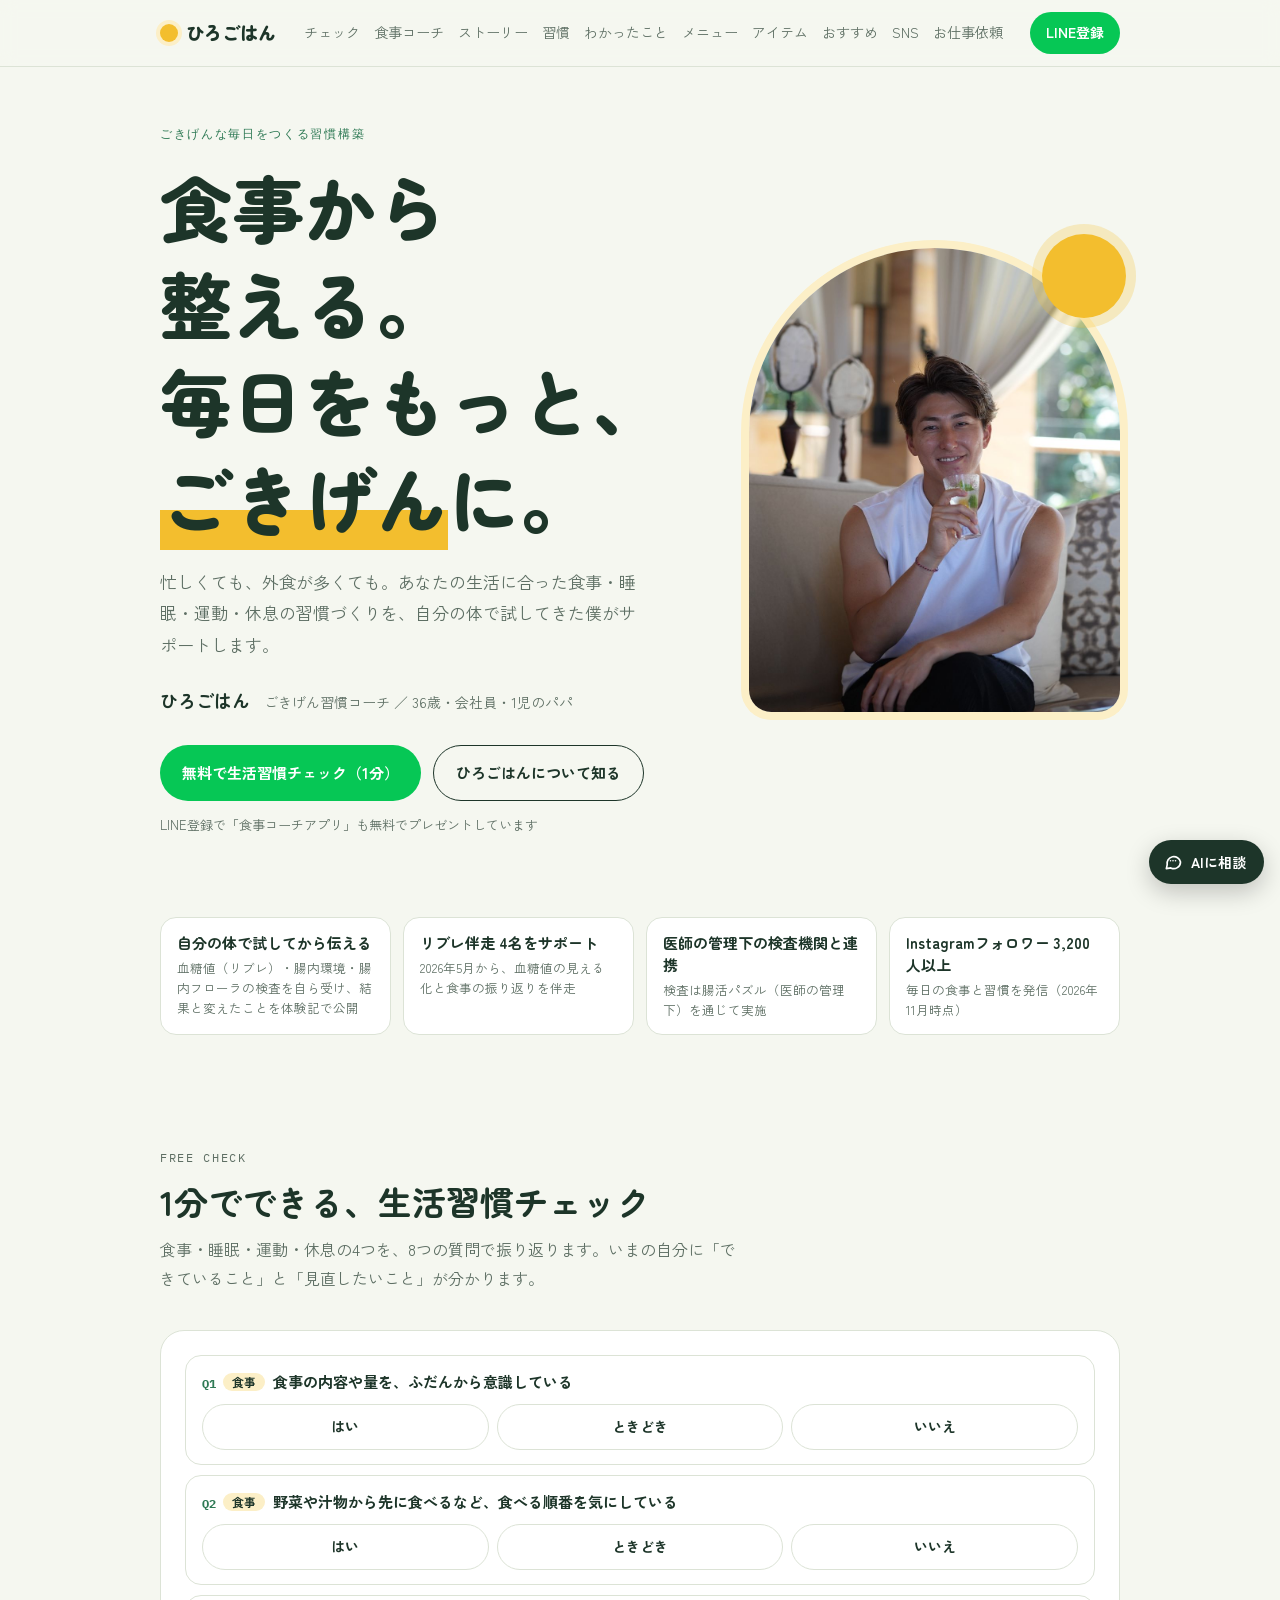
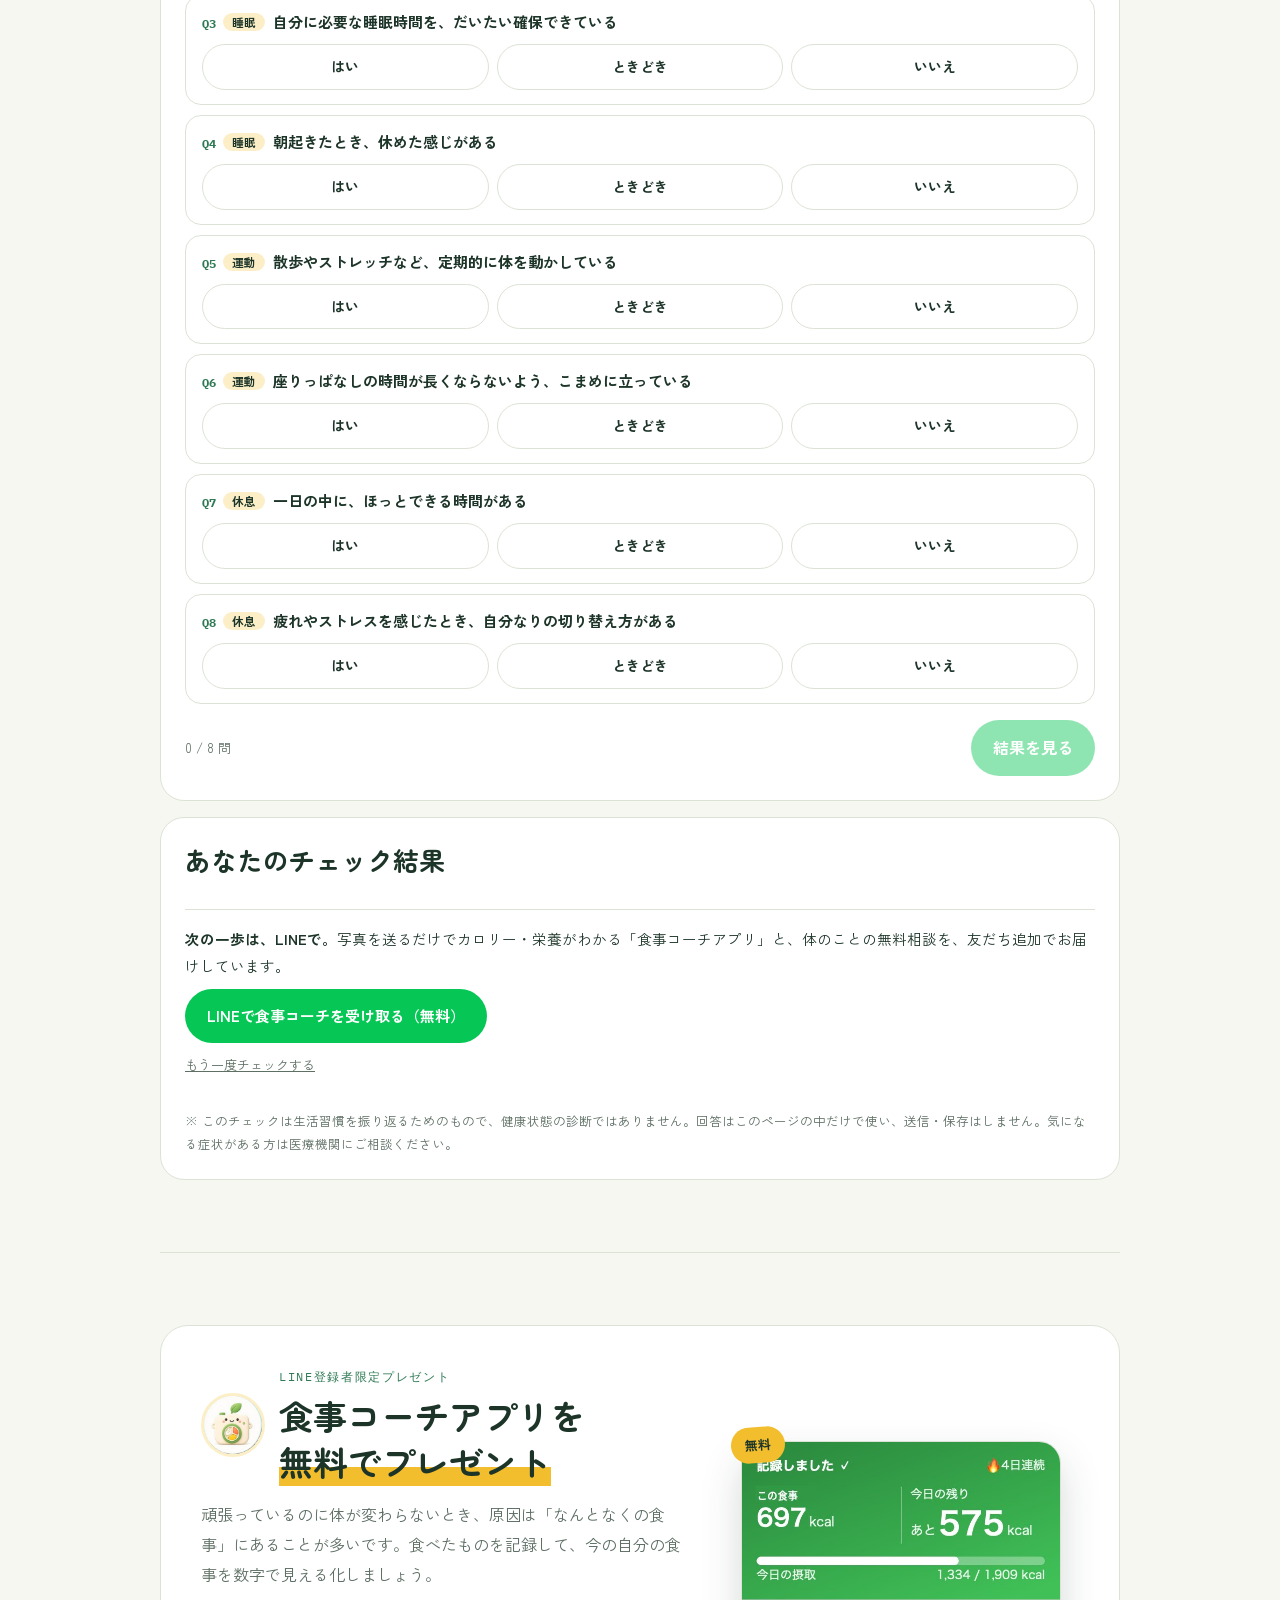
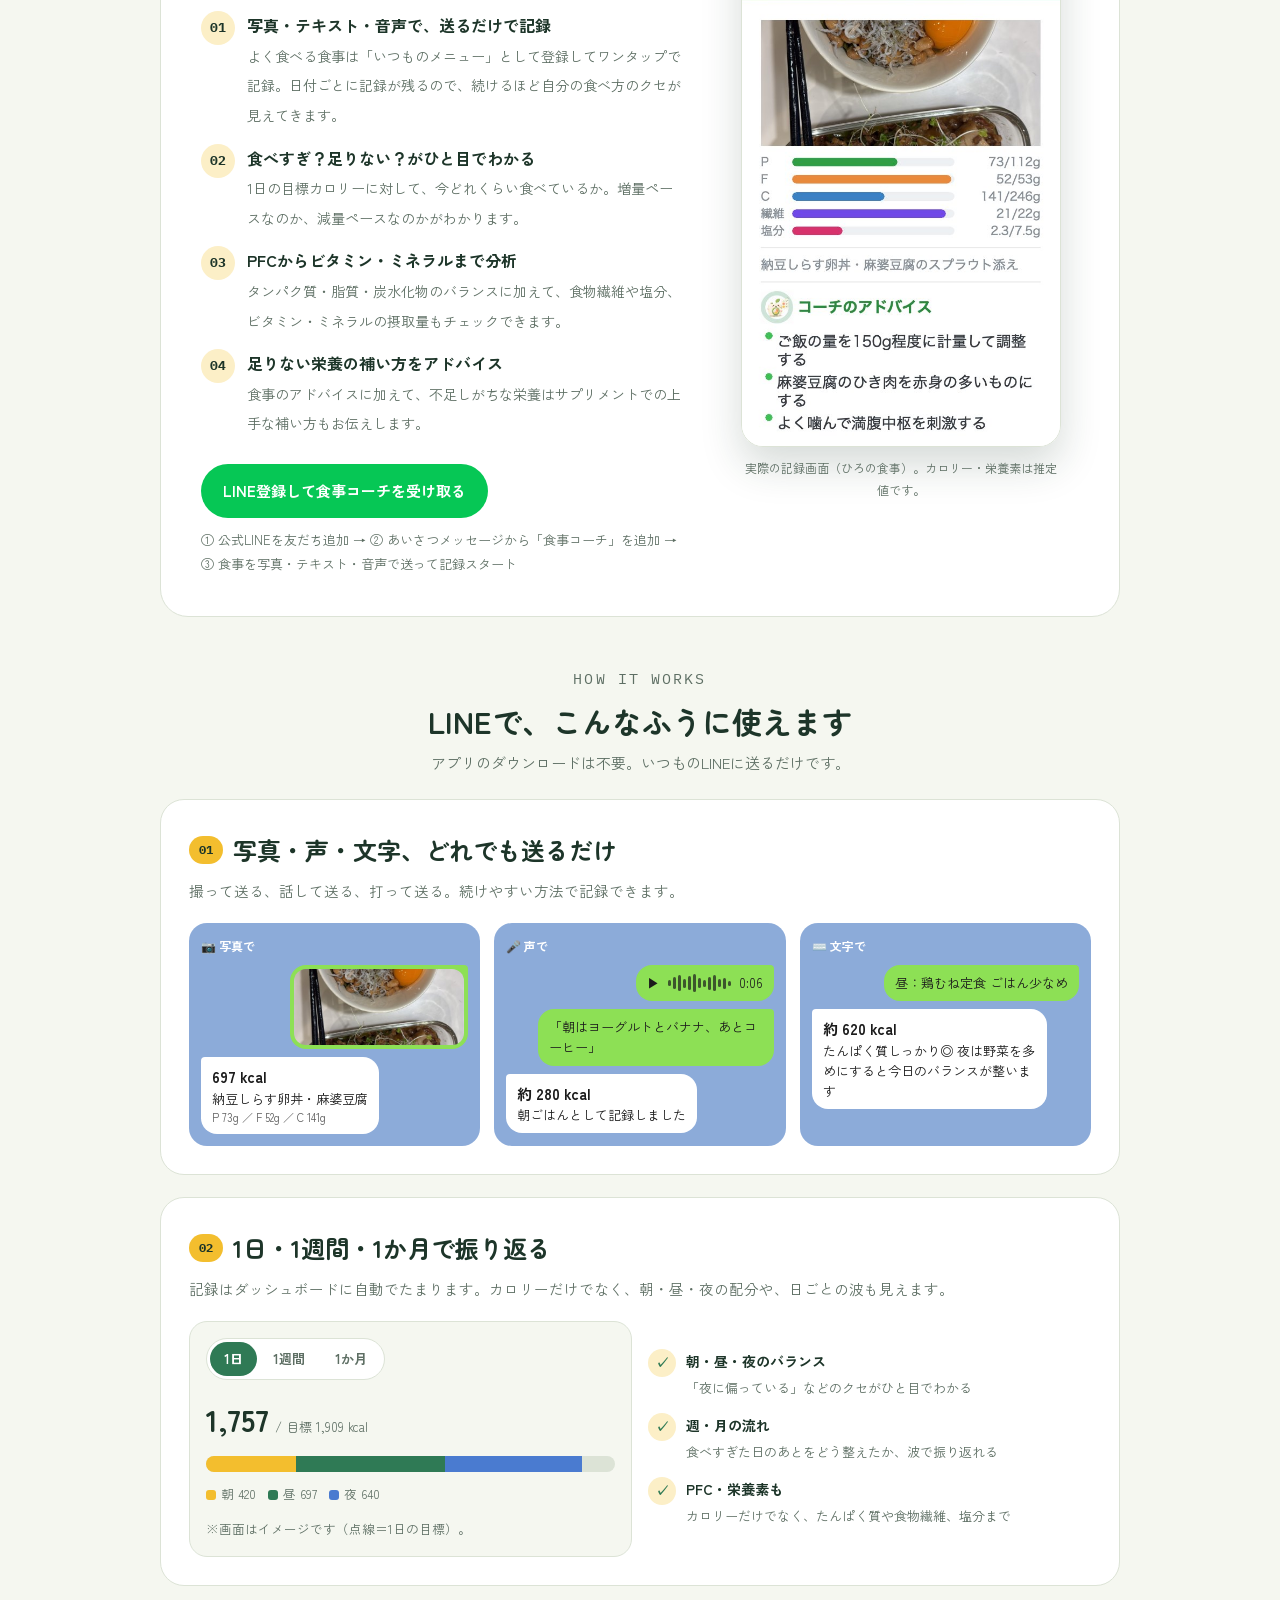
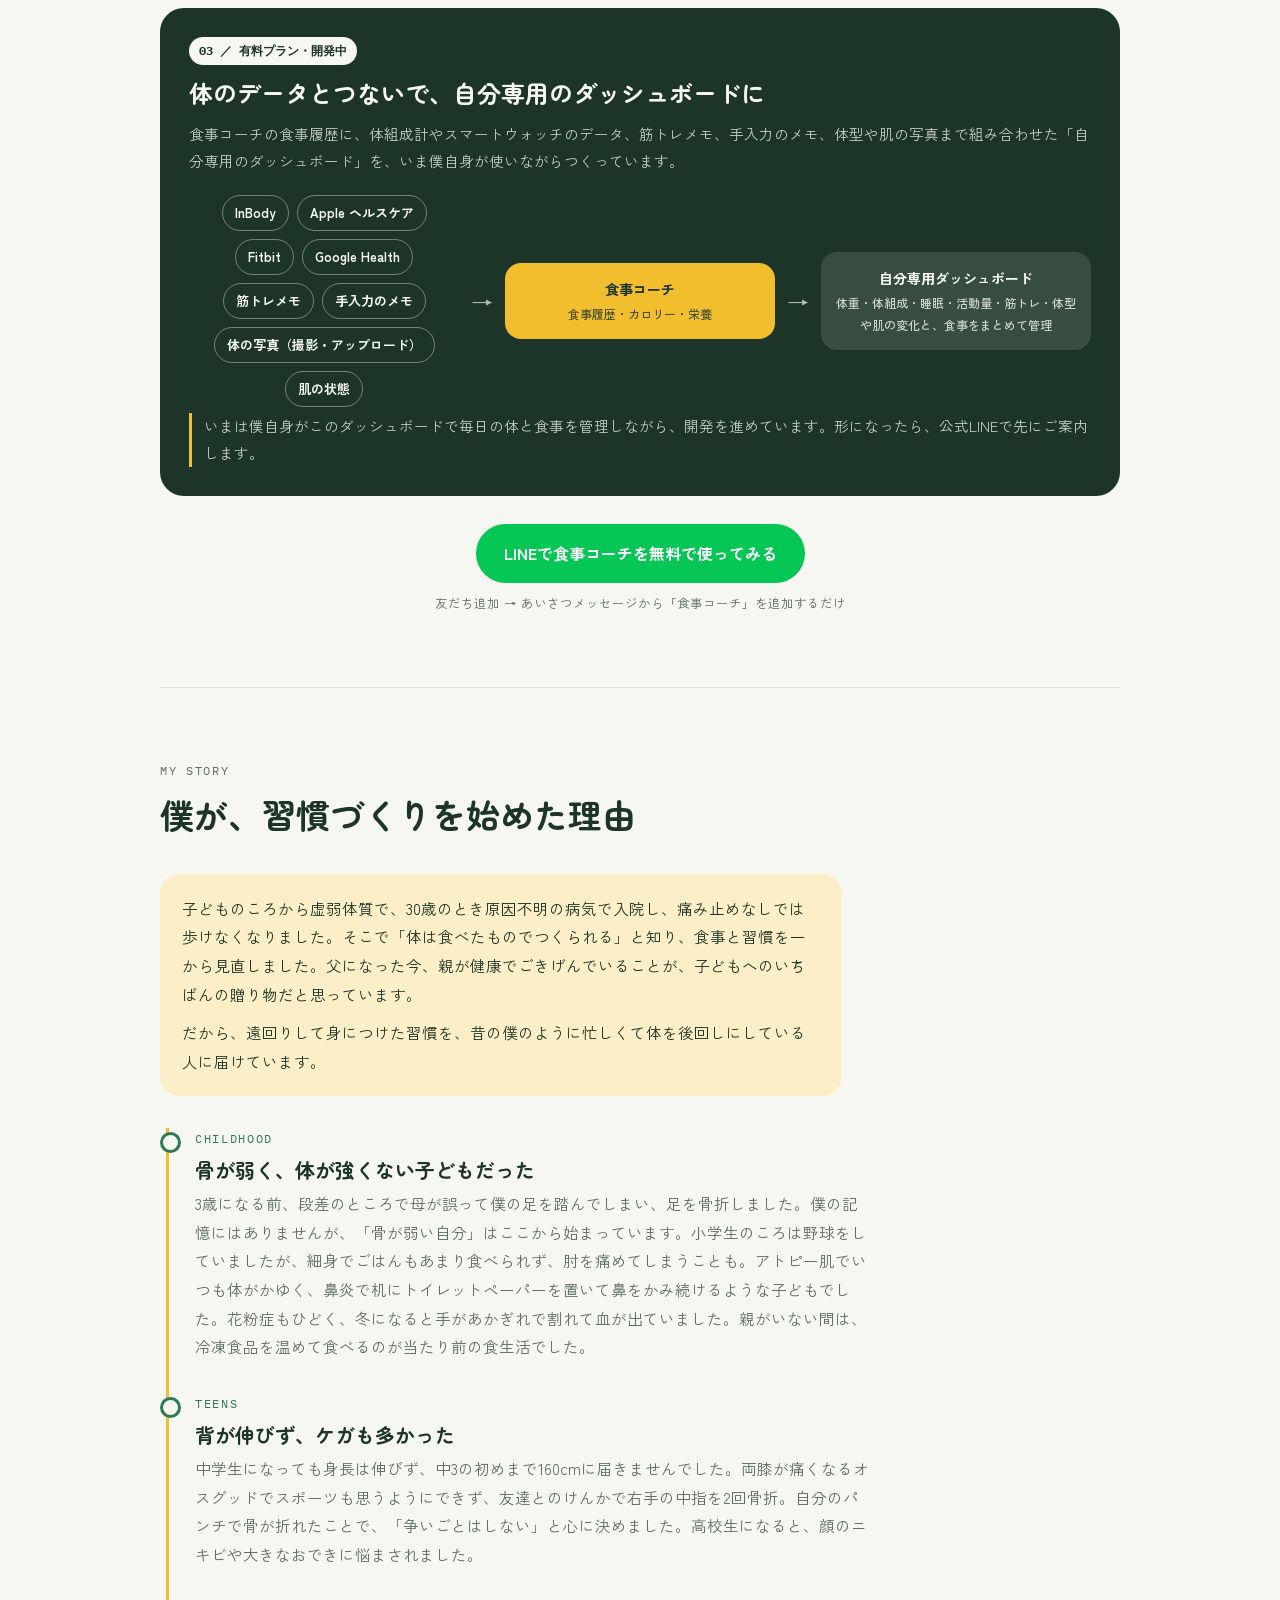
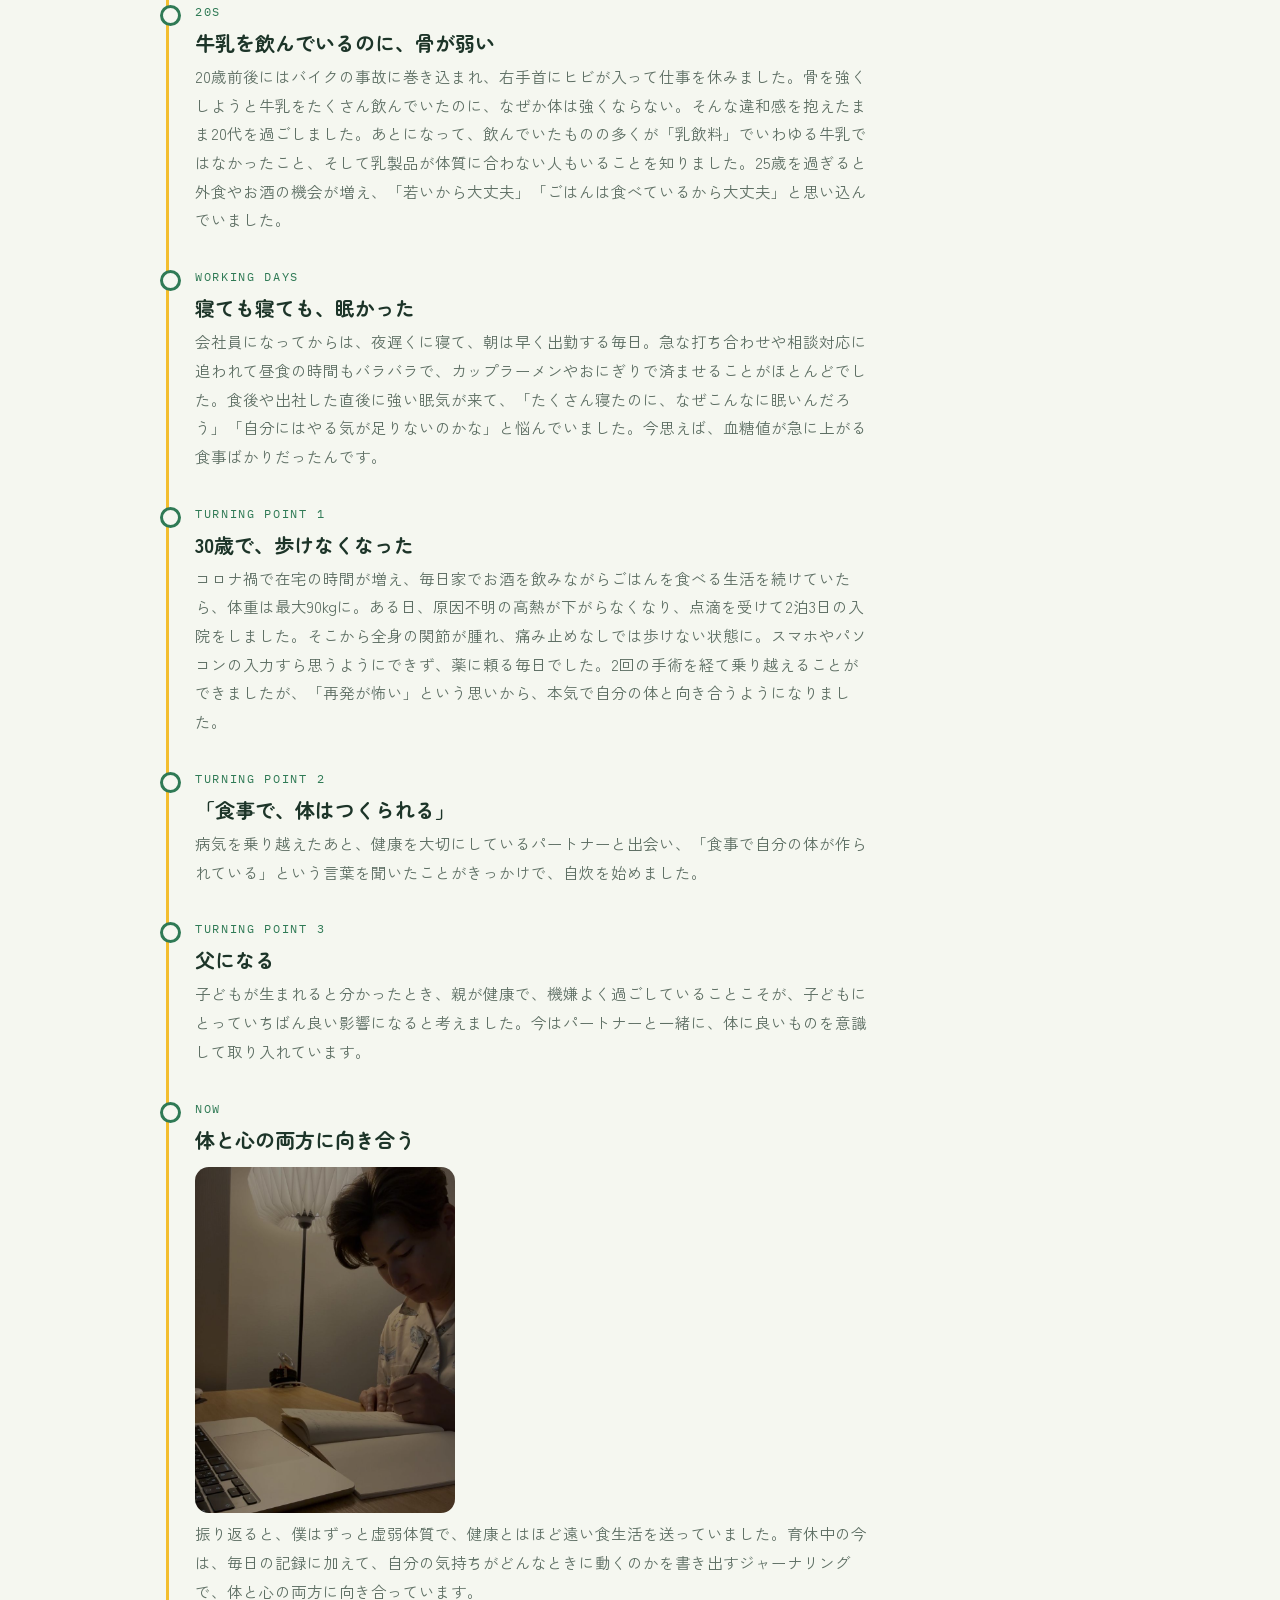
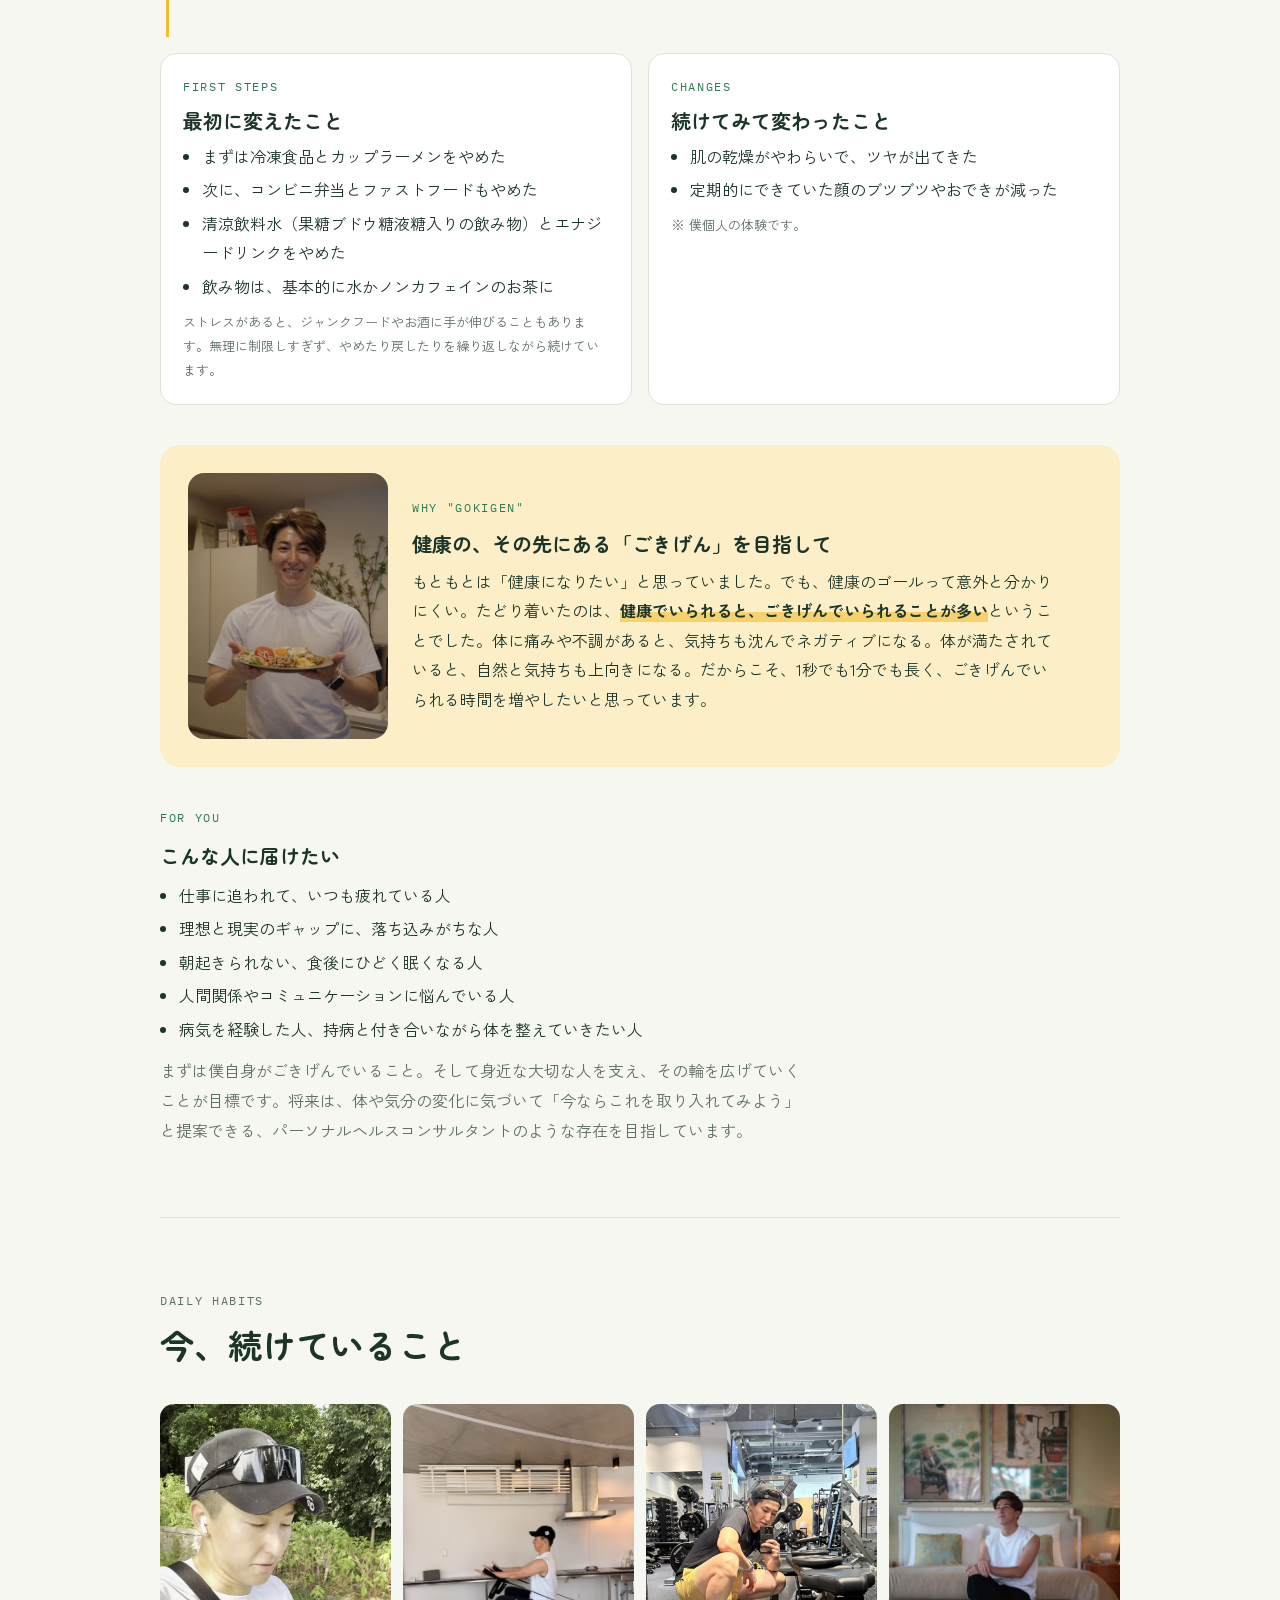
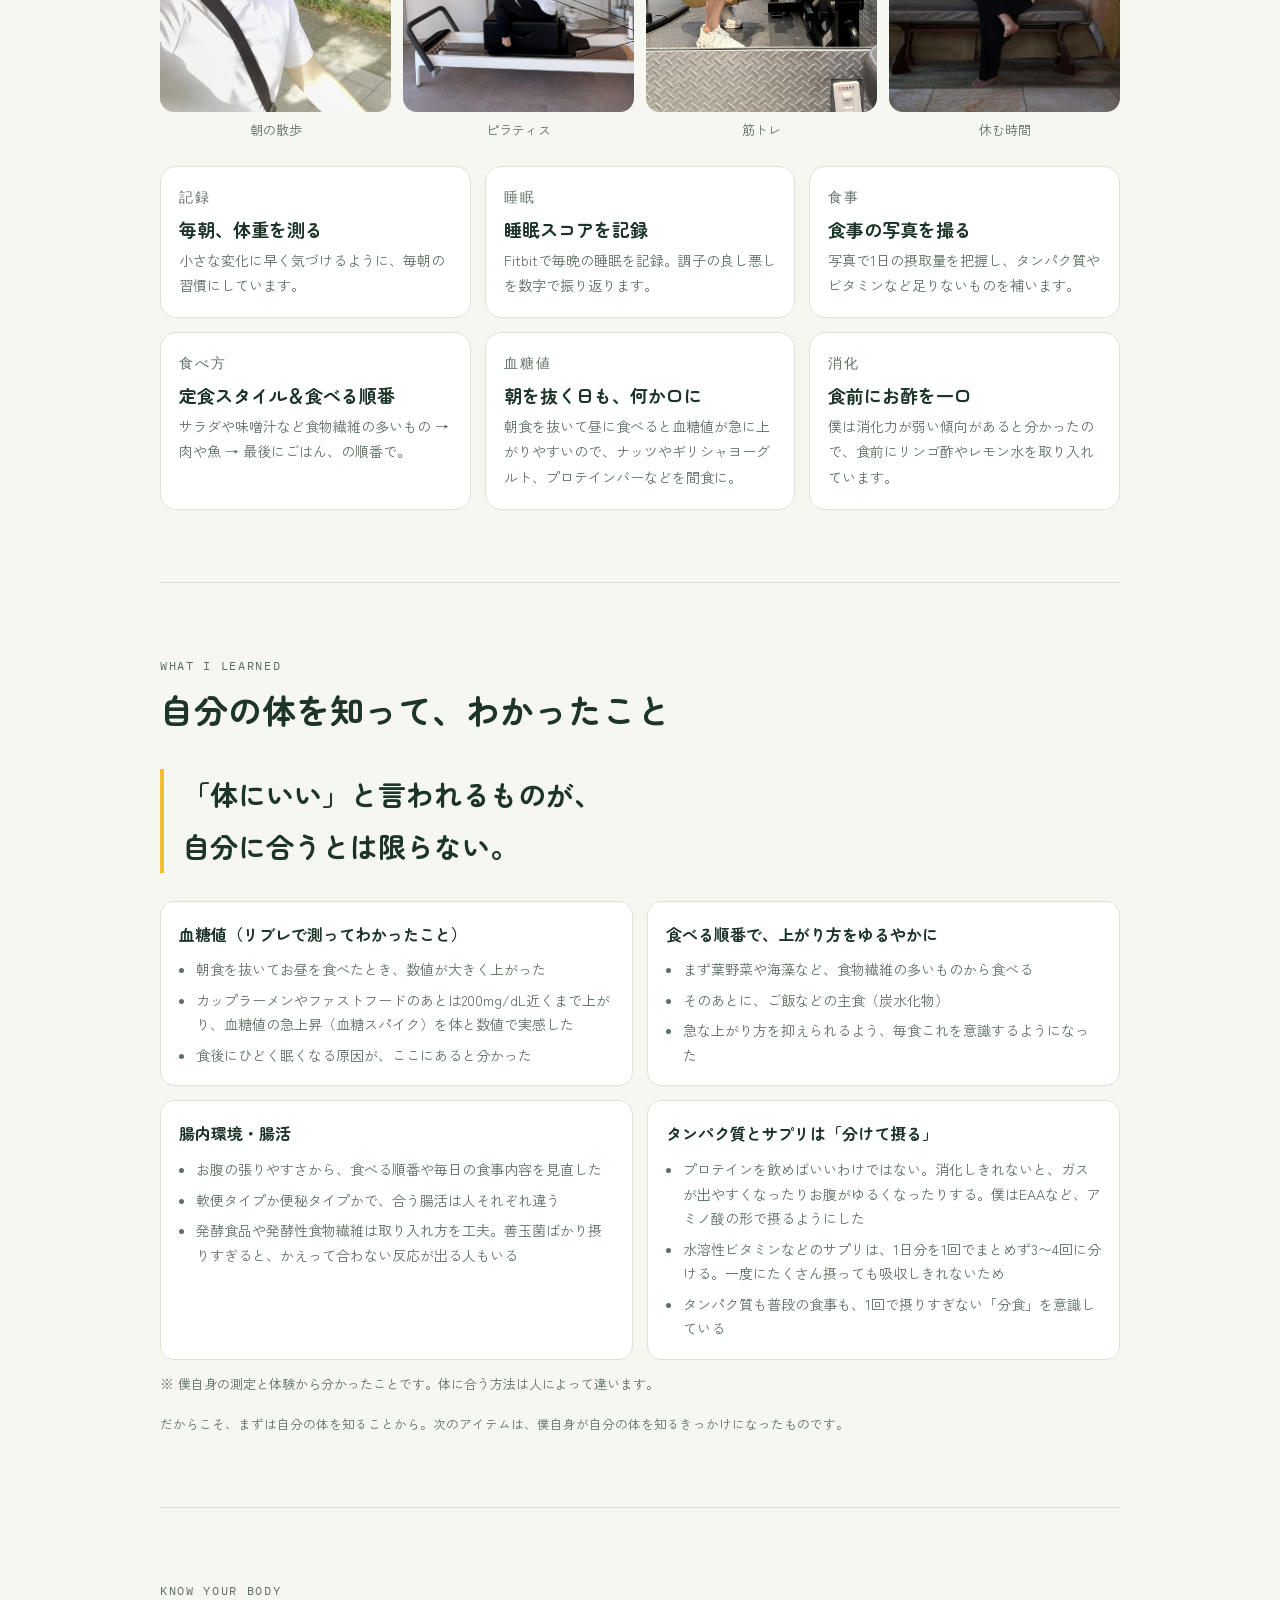
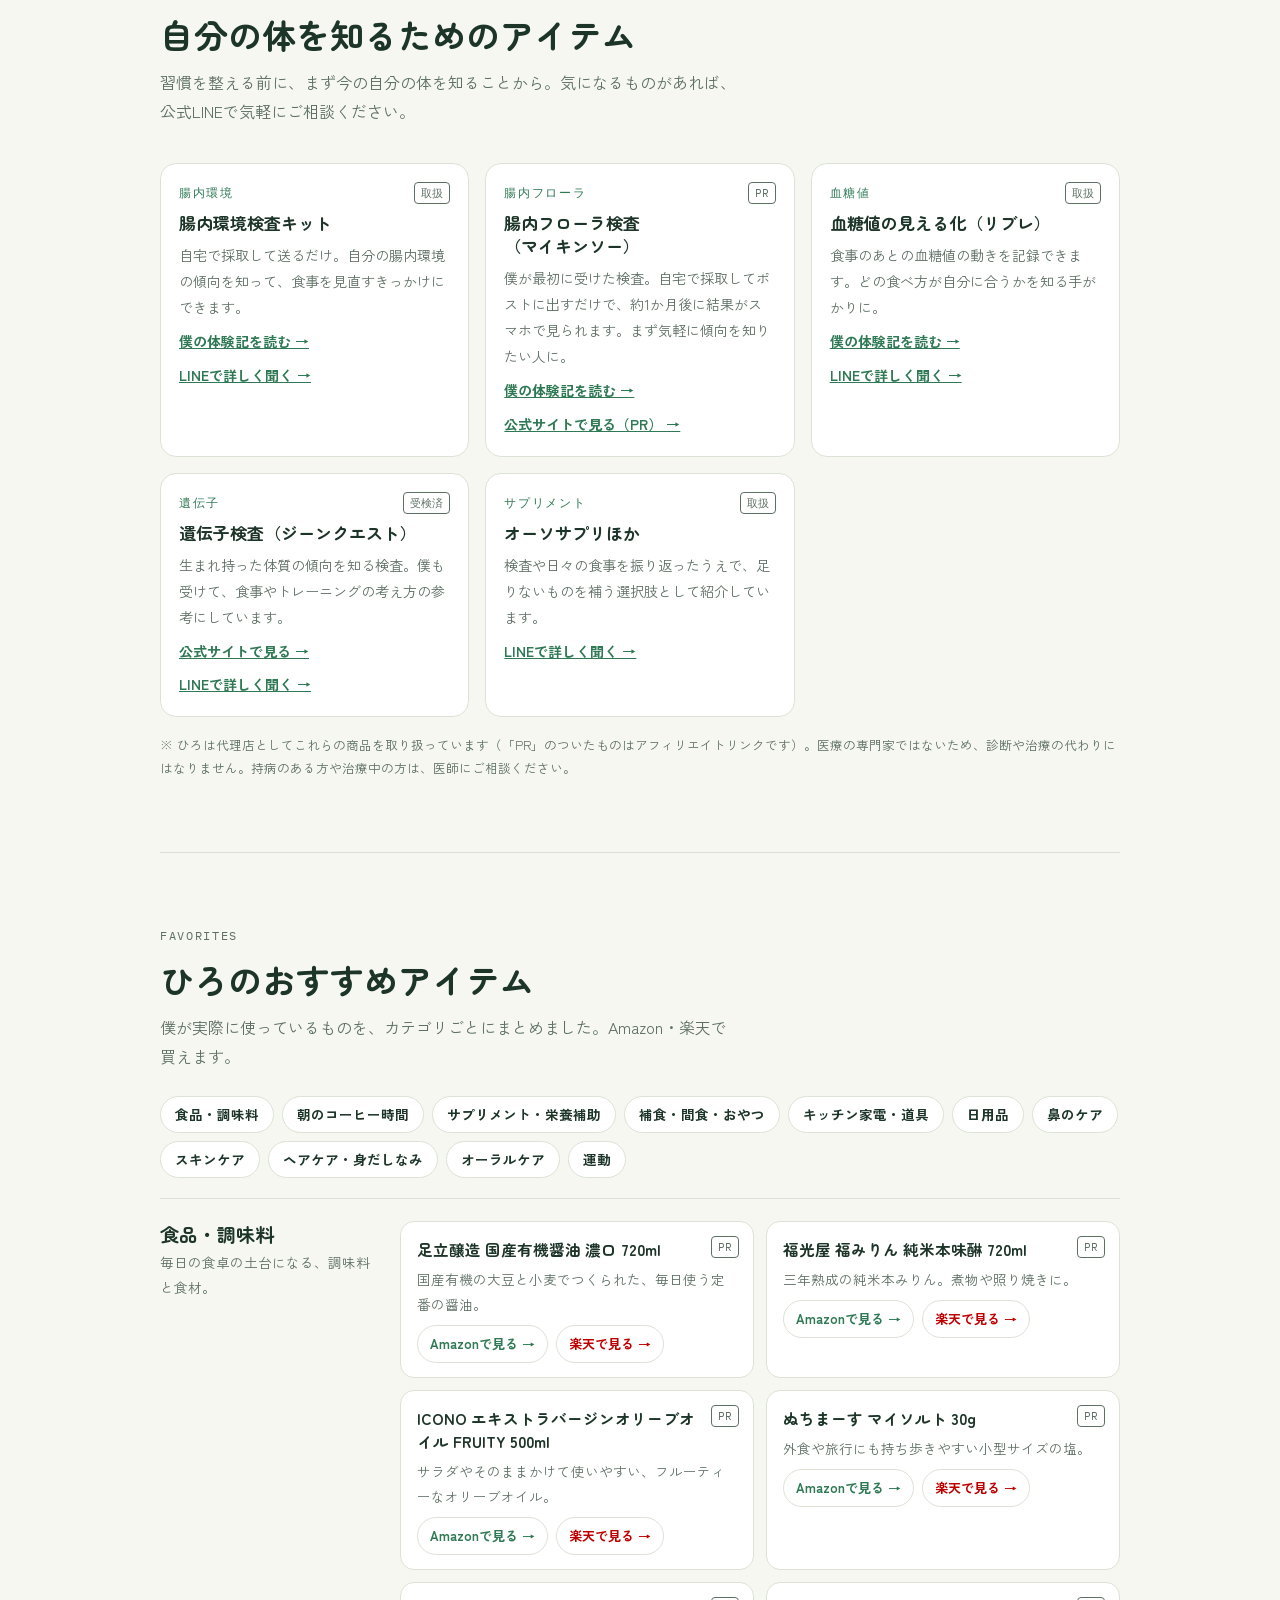
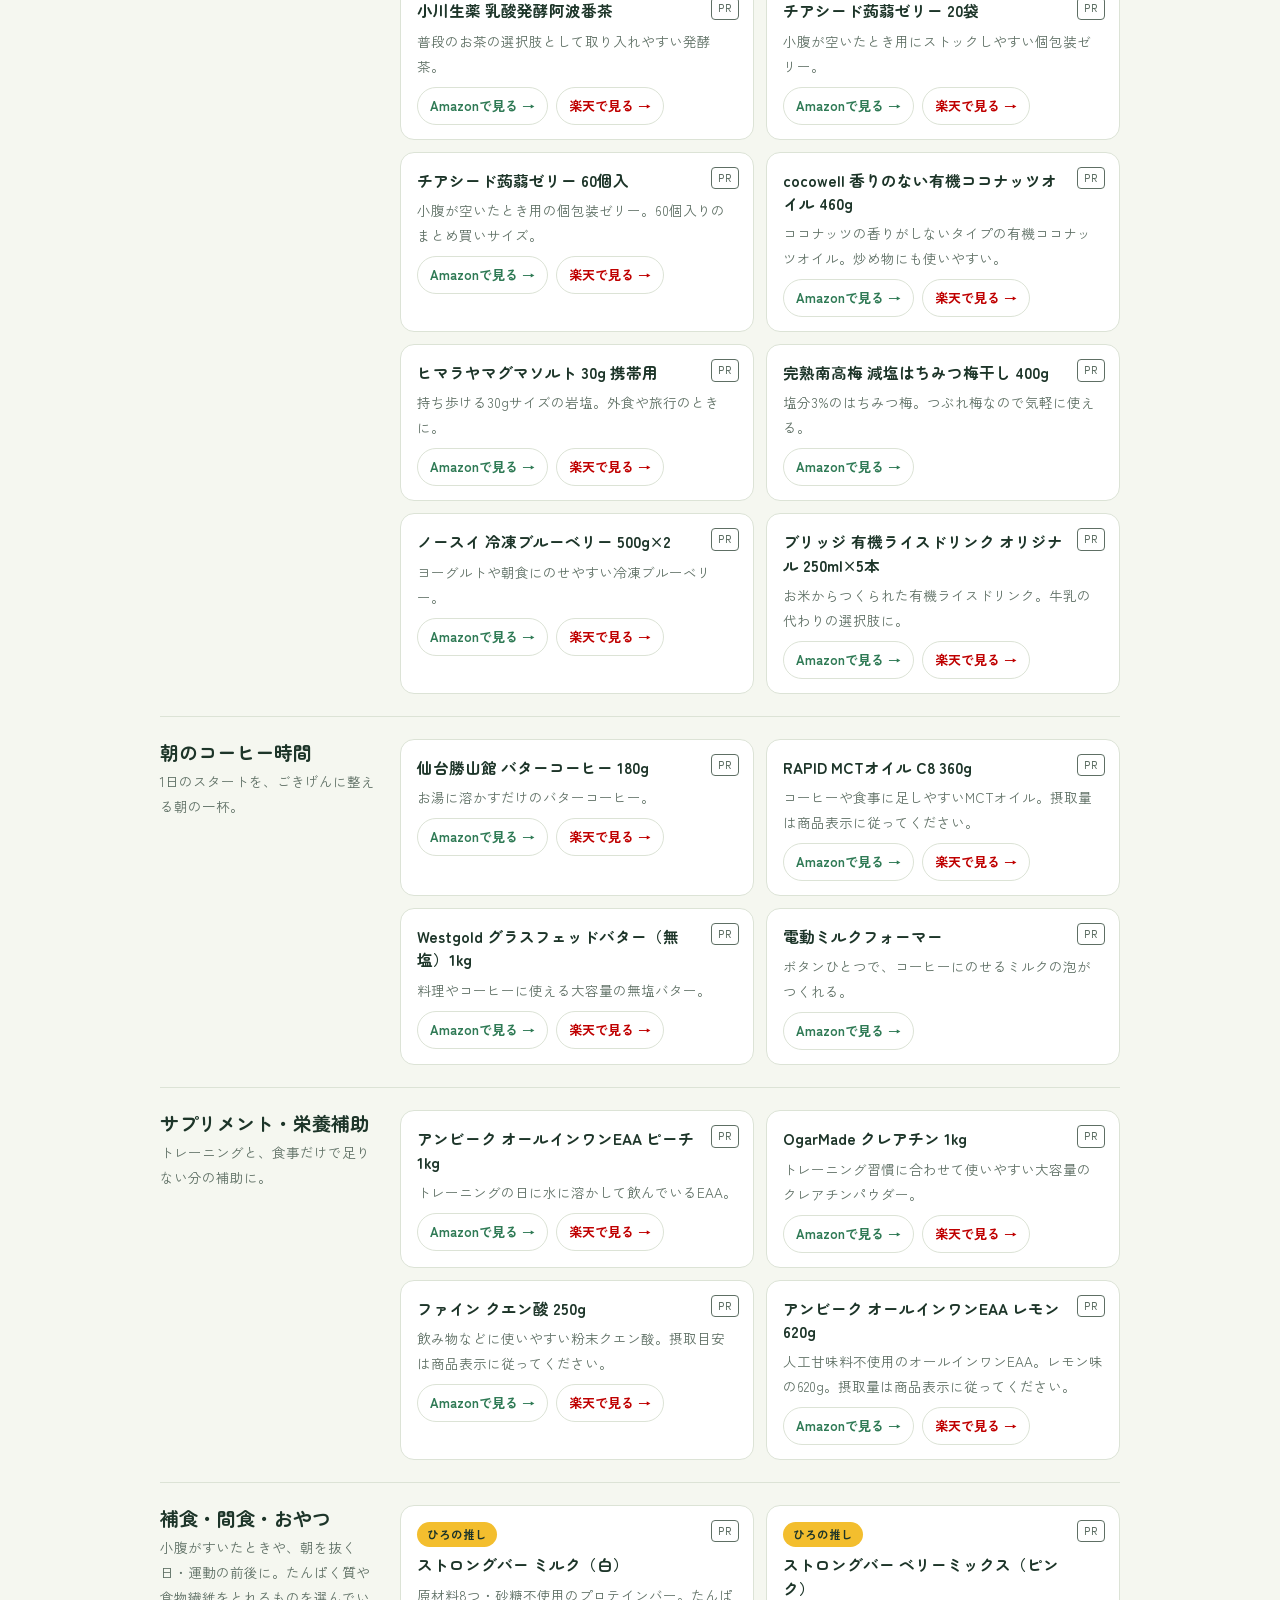
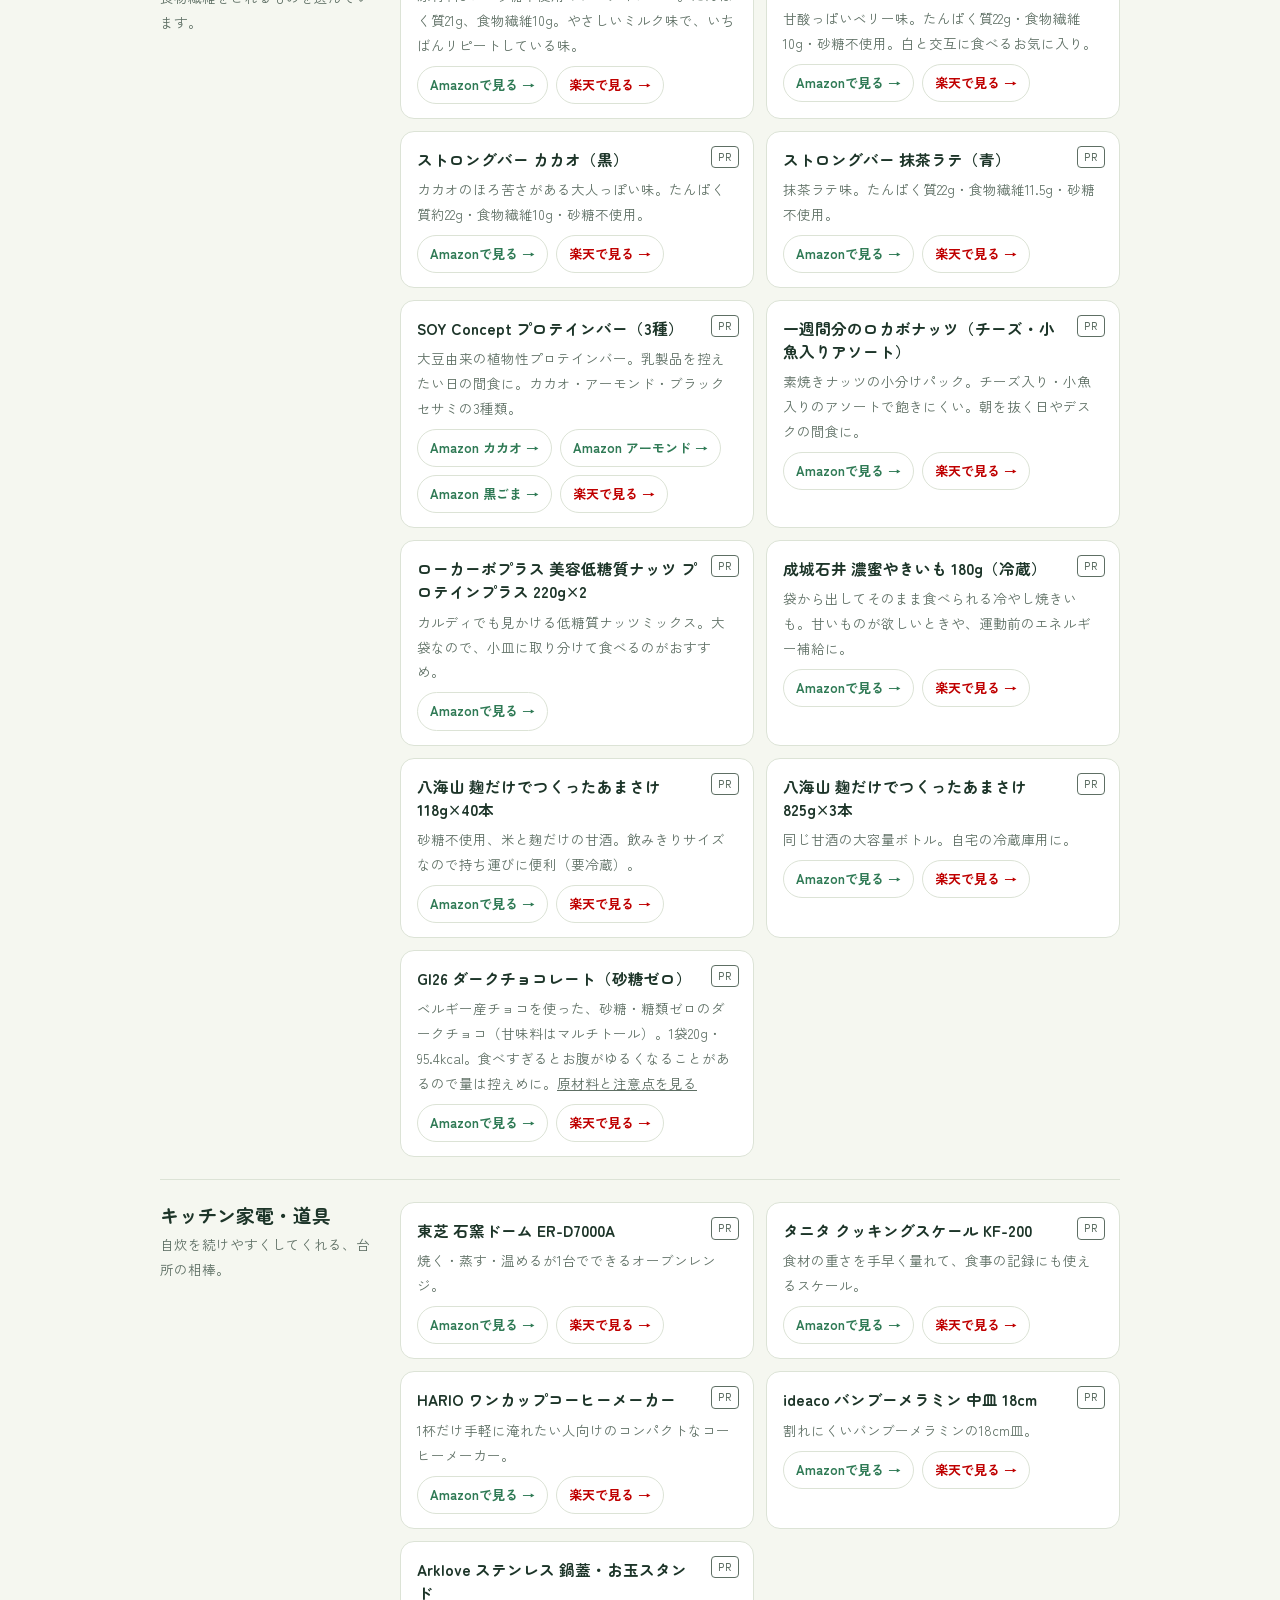
==== commit 0cdf4347: "トップを更新：自分専用ダッシュボードの説明、最初に変えたこと・変わったこと、わかったこと（血糖値・食べる順番・腸活・分食）、遺伝子検査、お仕事依頼（セミナー・講演・法人研修） Co-Authored-" ====
--- a/index.html
+++ b/index.html
@@ -284,6 +284,9 @@
 @media (max-width:720px){.insights{grid-template-columns:1fr}}
 .insights li{background:var(--surface);border:1px solid var(--line);border-radius:14px;padding:18px;color:var(--muted);font-size:14.5px;display:grid;gap:4px}
 .insights b{color:var(--ink);font-family:var(--display);font-size:16px}
+.insights > li{align-content:start}
+.insights li ul{align-content:start;margin:4px 0 0;padding-left:1.15em;display:grid;gap:6px;list-style:disc}
+.insights li ul li{background:none;border:0;padding:0;display:list-item;border-radius:0;font-size:14px;line-height:1.75}
 .fav-group{display:grid;grid-template-columns:220px 1fr;gap:20px;padding-block:22px;border-top:1px solid var(--line)}
 .fav-group:first-of-type{border-top:0}
 @media (max-width:720px){.fav-group{grid-template-columns:1fr;gap:12px}}
@@ -518,15 +521,15 @@
       <div class="how-block pro">
         <div class="how-label"><i>03 ／ 有料プラン・開発中</i></div>
         <h4>体のデータとつないで、自分専用のダッシュボードに</h4>
-        <p>API連携で、体組成計やスマートウォッチのデータと食事を組み合わせられるよう準備しています。</p>
+        <p>食事コーチの食事履歴に、体組成計やスマートウォッチのデータ、筋トレメモ、手入力のメモ、体型や肌の写真まで組み合わせた「自分専用のダッシュボード」を、いま僕自身が使いながらつくっています。</p>
         <div class="flow">
-          <div class="srcs"><span>InBody</span><span>Apple ヘルスケア</span><span>Fitbit</span><span>Google Health</span></div>
+          <div class="srcs"><span>InBody</span><span>Apple ヘルスケア</span><span>Fitbit</span><span>Google Health</span><span>筋トレメモ</span><span>手入力のメモ</span><span>体の写真（撮影・アップロード）</span><span>肌の状態</span></div>
           <div class="arrow" aria-hidden="true">→</div>
-          <div class="node hub">食事コーチ<small>食事・カロリー・栄養</small></div>
+          <div class="node hub">食事コーチ<small>食事履歴・カロリー・栄養</small></div>
           <div class="arrow" aria-hidden="true">→</div>
-          <div class="node">自分専用ダッシュボード<small>体重・体組成・睡眠・活動量と食事を一元管理</small></div>
+          <div class="node">自分専用ダッシュボード<small>体重・体組成・睡眠・活動量・筋トレ・体型や肌の変化と、食事をまとめて管理</small></div>
         </div>
-        <p class="pro-note">ひろ自身は、この形で体のデータと食事をまとめて管理しています。つなぎ方は、公式LINEで順番に共有していきます。</p>
+        <p class="pro-note">いまは僕自身がこのダッシュボードで毎日の体と食事を管理しながら、開発を進めています。形になったら、公式LINEで先にご案内します。</p>
       </div>
 
       <div class="how-cta">
@@ -593,13 +596,13 @@
       <div class="panel">
         <p class="eyebrow">First Steps</p>
         <h3>最初に変えたこと</h3>
-        <ul><li>冷凍食品やコンビニごはん</li><li>カップラーメンやファストフード</li><li>エナジードリンク</li><li>飲み物は水を中心に</li></ul>
+        <ul><li>まずは冷凍食品とカップラーメンをやめた</li><li>次に、コンビニ弁当とファストフードもやめた</li><li>清涼飲料水（果糖ブドウ糖液糖入りの飲み物）とエナジードリンクをやめた</li><li>飲み物は、基本的に水かノンカフェインのお茶に</li></ul>
         <p class="small">ストレスがあると、ジャンクフードやお酒に手が伸びることもあります。無理に制限しすぎず、やめたり戻したりを繰り返しながら続けています。</p>
       </div>
       <div class="panel">
         <p class="eyebrow">Changes</p>
         <h3>続けてみて変わったこと</h3>
-        <ul><li>肌にツヤとやわらかさが出て、年齢より若く見られることが増えた</li><li>後頭部に定期的にできていたブツブツが減った</li><li>顔のニキビが大幅に減った</li></ul>
+        <ul><li>肌の乾燥がやわらいで、ツヤが出てきた</li><li>定期的にできていた顔のブツブツやおできが減った</li></ul>
         <p class="small">※ 僕個人の体験です。</p>
       </div>
     </div>
@@ -655,11 +658,12 @@
     </div>
     <p class="quote">「体にいい」と言われるものが、<br>自分に合うとは限らない。</p>
     <ul class="insights">
-      <li><b>血糖値</b>実際に測ってみると、カップラーメンやファストフードを食べたあとに数値が大きく上がるのを実感しました。</li>
-      <li><b>腸内環境</b>お腹が張りやすい、便がゆるくなりやすいことから、食べる順番や日々の食事内容を見直しました。</li>
-      <li><b>発酵食品</b>腸に良いとされる発酵食品も、僕の場合は摂りすぎるとお腹にガスが溜まりやすいことが分かりました。</li>
-      <li><b>タンパク質</b>「たくさん摂ったほうがいい」と言われますが、消化しきれない人もいます。僕がまさにそうで、今はプロテインを一旦お休みしています。</li>
+      <li><b>血糖値（リブレで測ってわかったこと）</b><ul><li>朝食を抜いてお昼を食べたとき、数値が大きく上がった</li><li>カップラーメンやファストフードのあとは200mg/dL近くまで上がり、血糖値の急上昇（血糖スパイク）を体と数値で実感した</li><li>食後にひどく眠くなる原因が、ここにあると分かった</li></ul></li>
+      <li><b>食べる順番で、上がり方をゆるやかに</b><ul><li>まず葉野菜や海藻など、食物繊維の多いものから食べる</li><li>そのあとに、ご飯などの主食（炭水化物）</li><li>急な上がり方を抑えられるよう、毎食これを意識するようになった</li></ul></li>
+      <li><b>腸内環境・腸活</b><ul><li>お腹の張りやすさから、食べる順番や毎日の食事内容を見直した</li><li>軟便タイプか便秘タイプかで、合う腸活は人それぞれ違う</li><li>発酵食品や発酵性食物繊維は取り入れ方を工夫。善玉菌ばかり摂りすぎると、かえって合わない反応が出る人もいる</li></ul></li>
+      <li><b>タンパク質とサプリは「分けて摂る」</b><ul><li>プロテインを飲めばいいわけではない。消化しきれないと、ガスが出やすくなったりお腹がゆるくなったりする。僕はEAAなど、アミノ酸の形で摂るようにした</li><li>水溶性ビタミンなどのサプリは、1日分を1回でまとめず3〜4回に分ける。一度にたくさん摂っても吸収しきれないため</li><li>タンパク質も普段の食事も、1回で摂りすぎない「分食」を意識している</li></ul></li>
     </ul>
+    <p class="small" style="margin-top:12px">※ 僕自身の測定と体験から分かったことです。体に合う方法は人によって違います。</p>
     <p class="note">だからこそ、まずは自分の体を知ることから。次のアイテムは、僕自身が自分の体を知るきっかけになったものです。</p>
   </section>
 
@@ -673,6 +677,7 @@
       <div class="item"><div class="top"><span class="eyebrow">腸内環境</span><span class="pr">取扱</span></div><h3>腸内環境検査キット</h3><p>自宅で採取して送るだけ。自分の腸内環境の傾向を知って、食事を見直すきっかけにできます。</p><a href="gut-test.html">僕の体験記を読む →</a><a data-cta="items" href="https://line.me/R/ti/p/@433gemgx" target="_blank" rel="noopener">LINEで詳しく聞く →</a></div>
       <div class="item"><div class="top"><span class="eyebrow">腸内フローラ</span><span class="pr">PR</span></div><h3>腸内フローラ検査（マイキンソー）</h3><p>僕が最初に受けた検査。自宅で採取してポストに出すだけで、約1か月後に結果がスマホで見られます。まず気軽に傾向を知りたい人に。</p><a href="mykinso.html">僕の体験記を読む →</a><a href="https://px.a8.net/svt/ejp?a8mat=4BEL1L+6TW1MA+5SF2+5YJRM" rel="nofollow sponsored" target="_blank">公式サイトで見る（PR） →</a></div>
       <div class="item"><div class="top"><span class="eyebrow">血糖値</span><span class="pr">取扱</span></div><h3>血糖値の見える化（リブレ）</h3><p>食事のあとの血糖値の動きを記録できます。どの食べ方が自分に合うかを知る手がかりに。</p><a href="libre.html">僕の体験記を読む →</a><a data-cta="items" href="https://line.me/R/ti/p/@433gemgx" target="_blank" rel="noopener">LINEで詳しく聞く →</a></div>
+      <div class="item"><div class="top"><span class="eyebrow">遺伝子</span><span class="pr">受検済</span></div><h3>遺伝子検査（ジーンクエスト）</h3><p>生まれ持った体質の傾向を知る検査。僕も受けて、食事やトレーニングの考え方の参考にしています。</p><a href="https://genequest.jp/" target="_blank" rel="noopener">公式サイトで見る →</a><a data-cta="items" href="https://line.me/R/ti/p/@433gemgx" target="_blank" rel="noopener">LINEで詳しく聞く →</a></div>
       <div class="item"><div class="top"><span class="eyebrow">サプリメント</span><span class="pr">取扱</span></div><h3>オーソサプリほか</h3><p>検査や日々の食事を振り返ったうえで、足りないものを補う選択肢として紹介しています。</p><a data-cta="items" href="https://line.me/R/ti/p/@433gemgx" target="_blank" rel="noopener">LINEで詳しく聞く →</a></div>
     </div>
     <p class="note">※ ひろは代理店としてこれらの商品を取り扱っています（「PR」のついたものはアフィリエイトリンクです）。医療の専門家ではないため、診断や治療の代わりにはなりません。持病のある方や治療中の方は、医師にご相談ください。</p>
@@ -906,7 +911,8 @@
     <div class="work">
       <div>
         <p style="margin-bottom:12px">次のようなご相談をお受けしています。</p>
-        <ul><li>健康・生活習慣に関する商品のPR、レビュー</li><li>SNS投稿・記事の執筆</li><li>習慣づくりに関する取材</li></ul>
+        <ul><li>健康・生活習慣に関する商品のPR、レビュー</li><li>SNS投稿・記事の執筆</li><li>習慣づくりに関する取材</li><li>セミナー・講演のご依頼</li><li>法人向けの研修</li></ul>
+        <p class="small" style="margin-top:10px">「こんなことは頼める？」という段階でも、お気軽にご相談ください。</p>
       </div>
       <div class="contact">
         <p class="eyebrow">Contact</p>
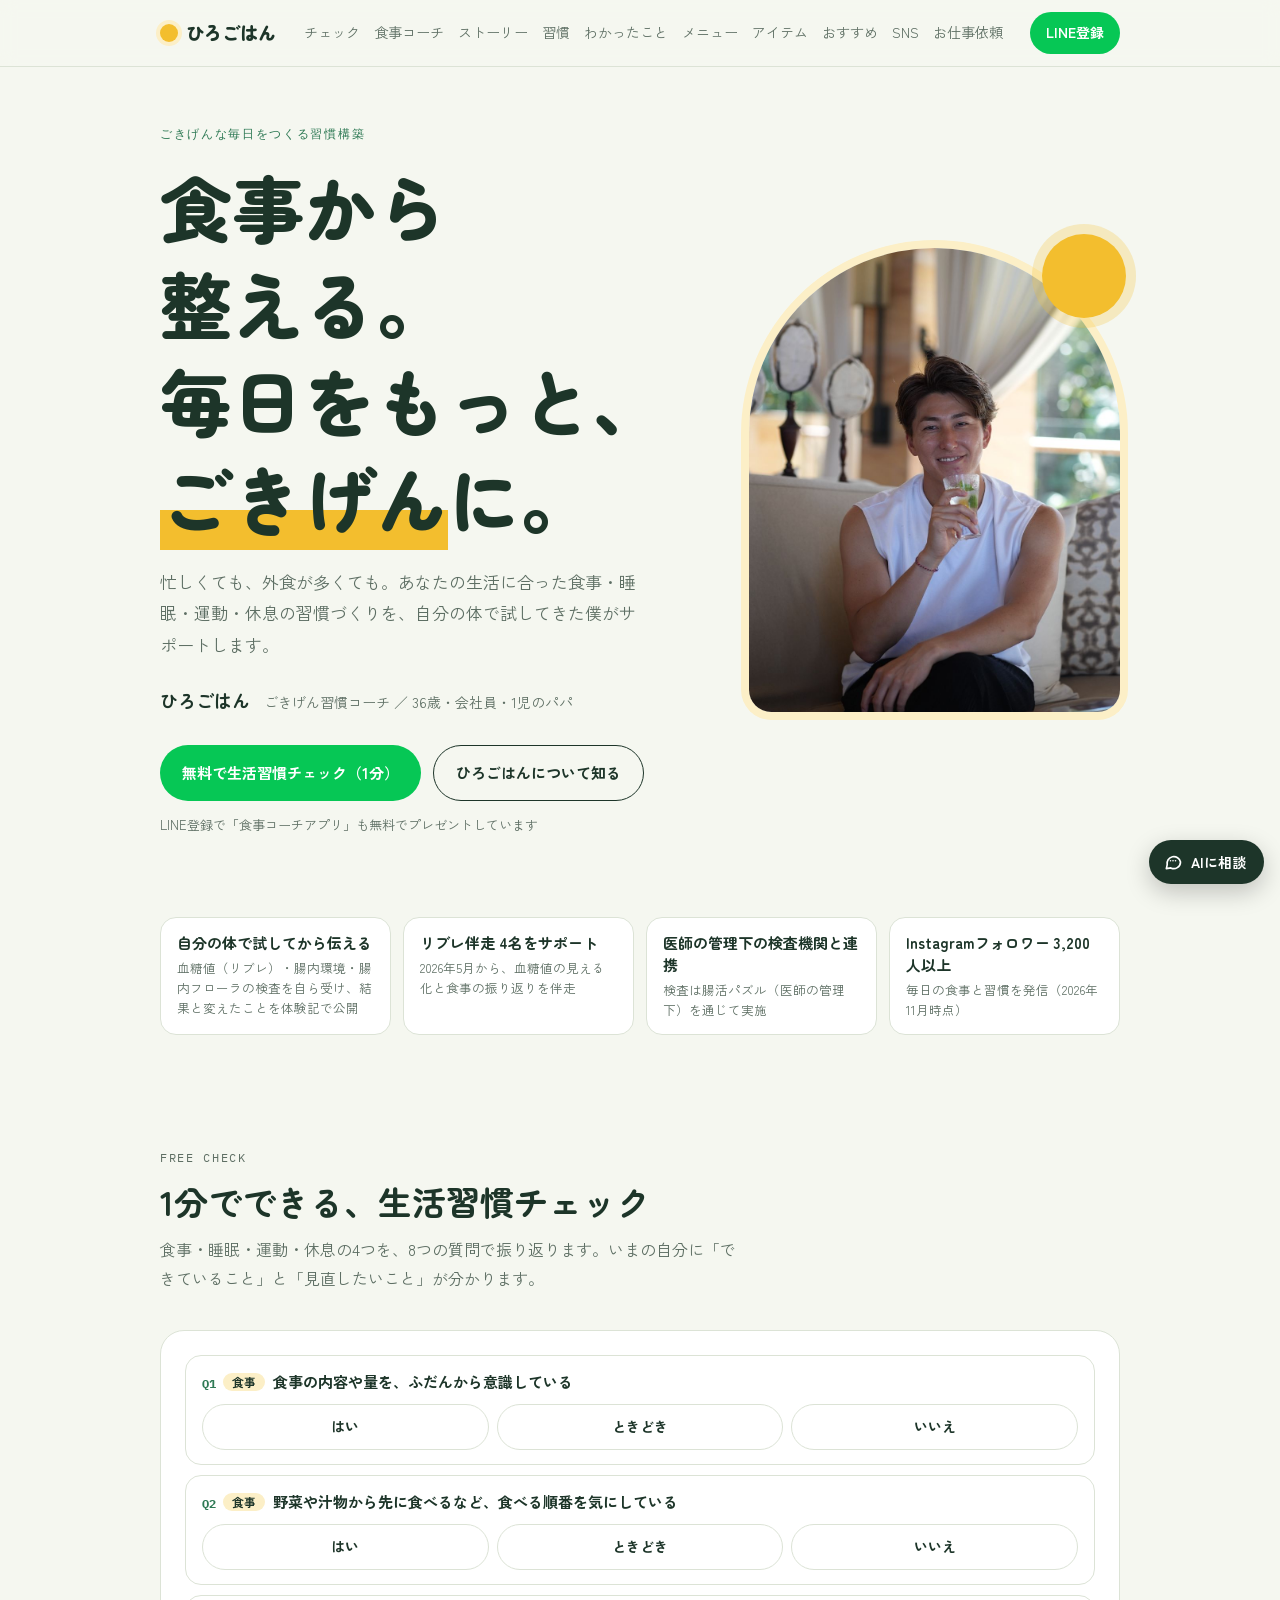
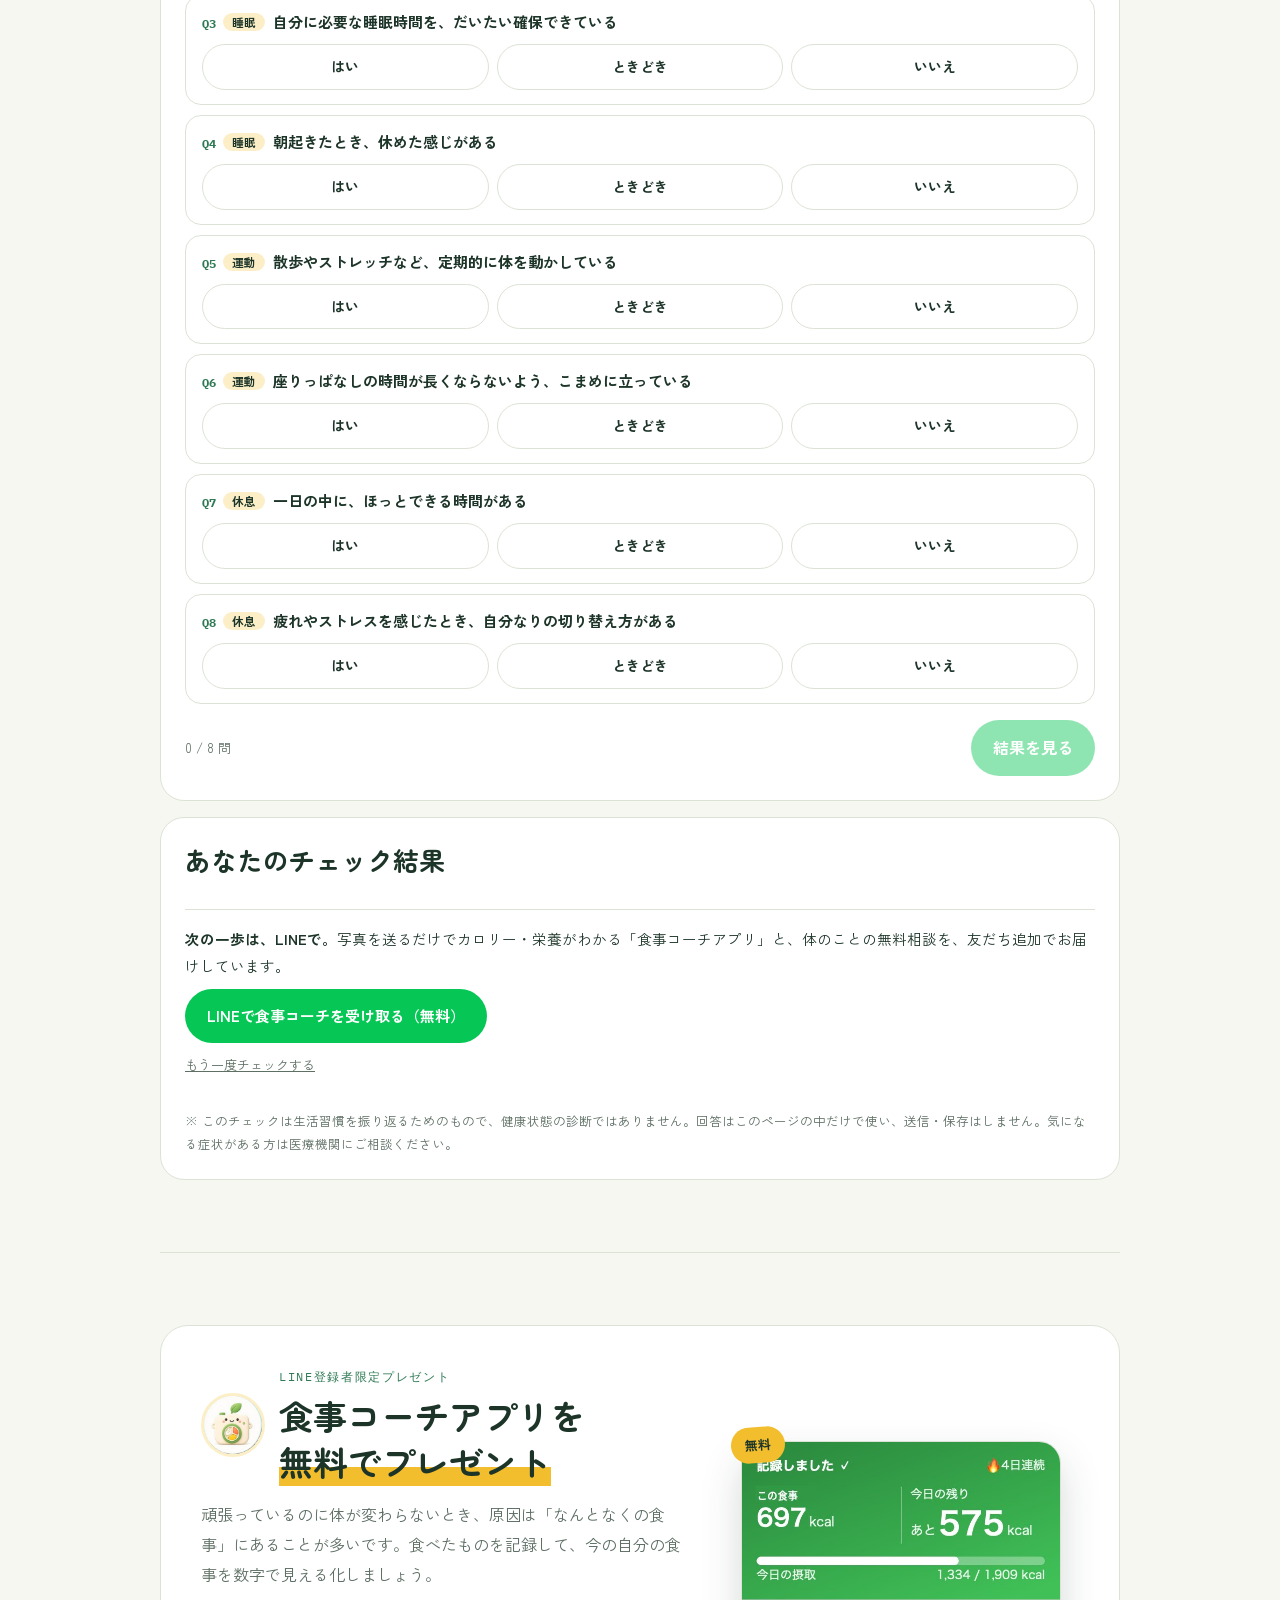
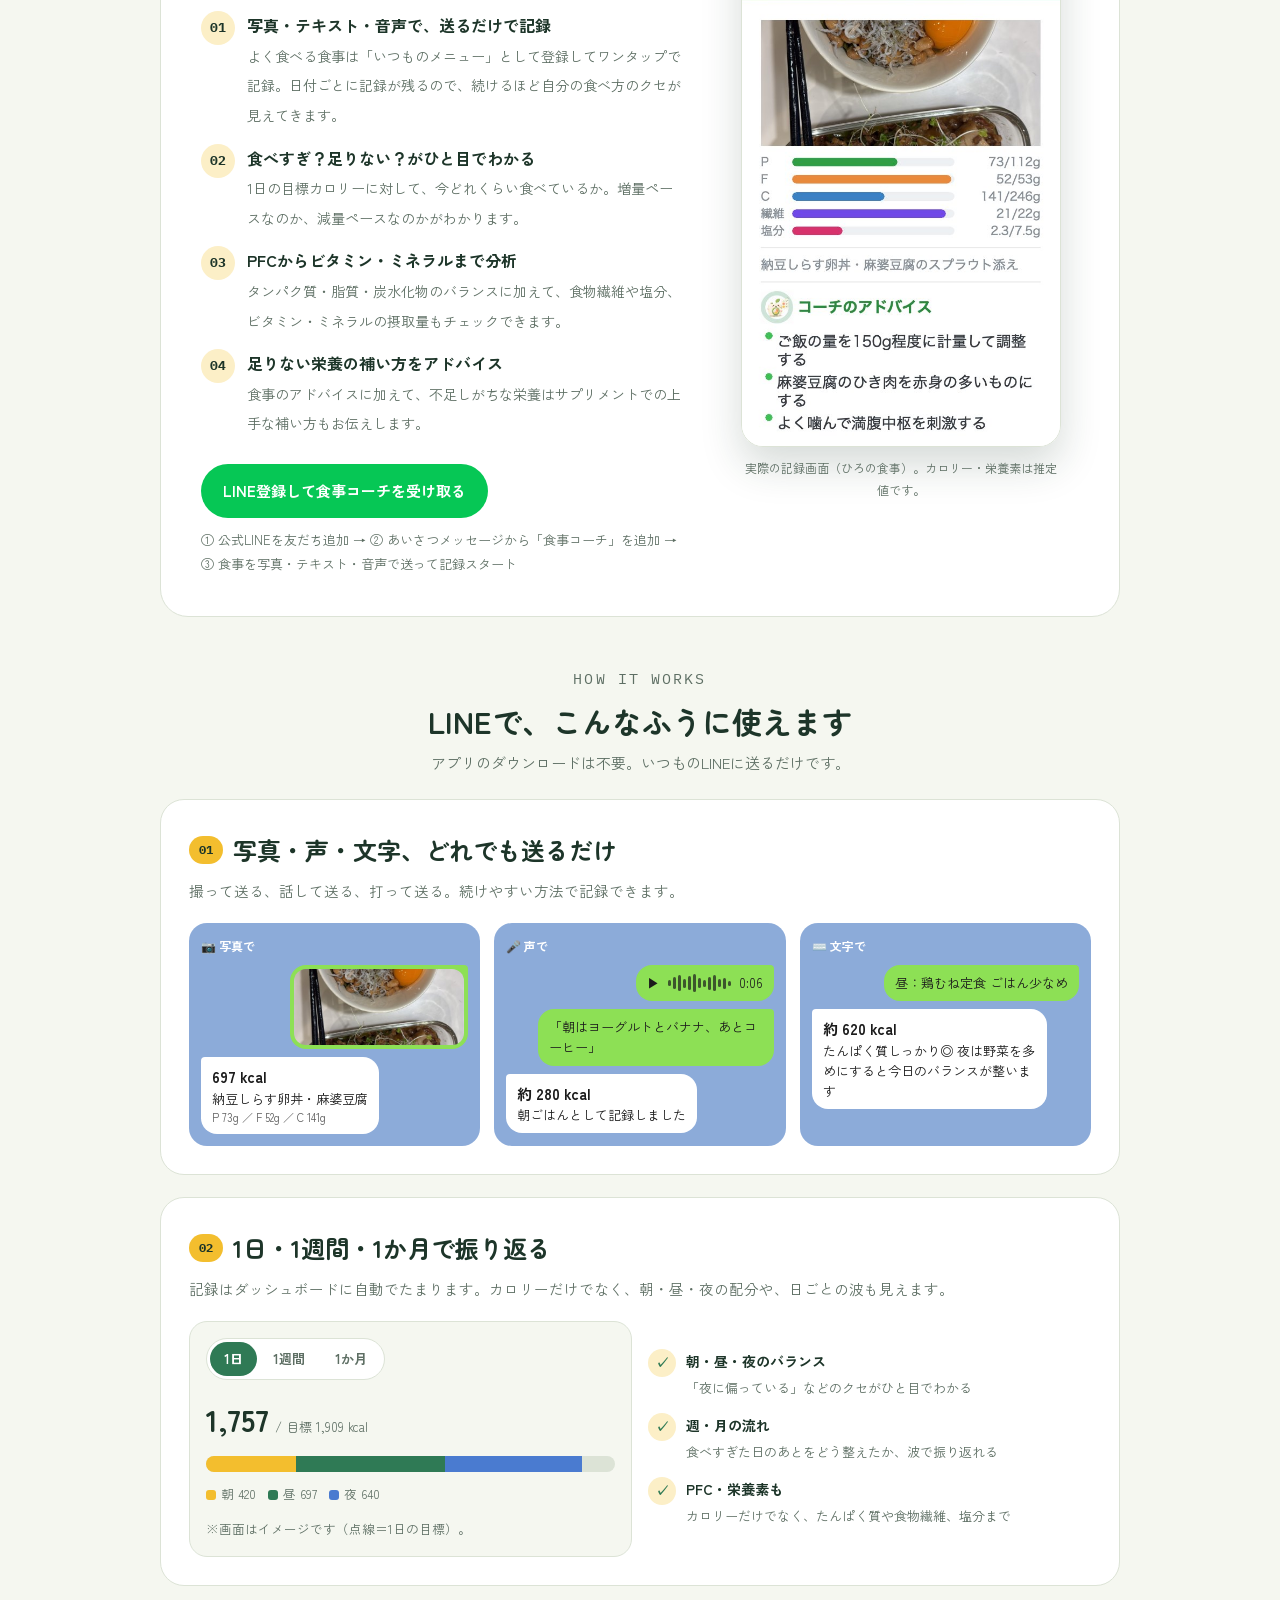
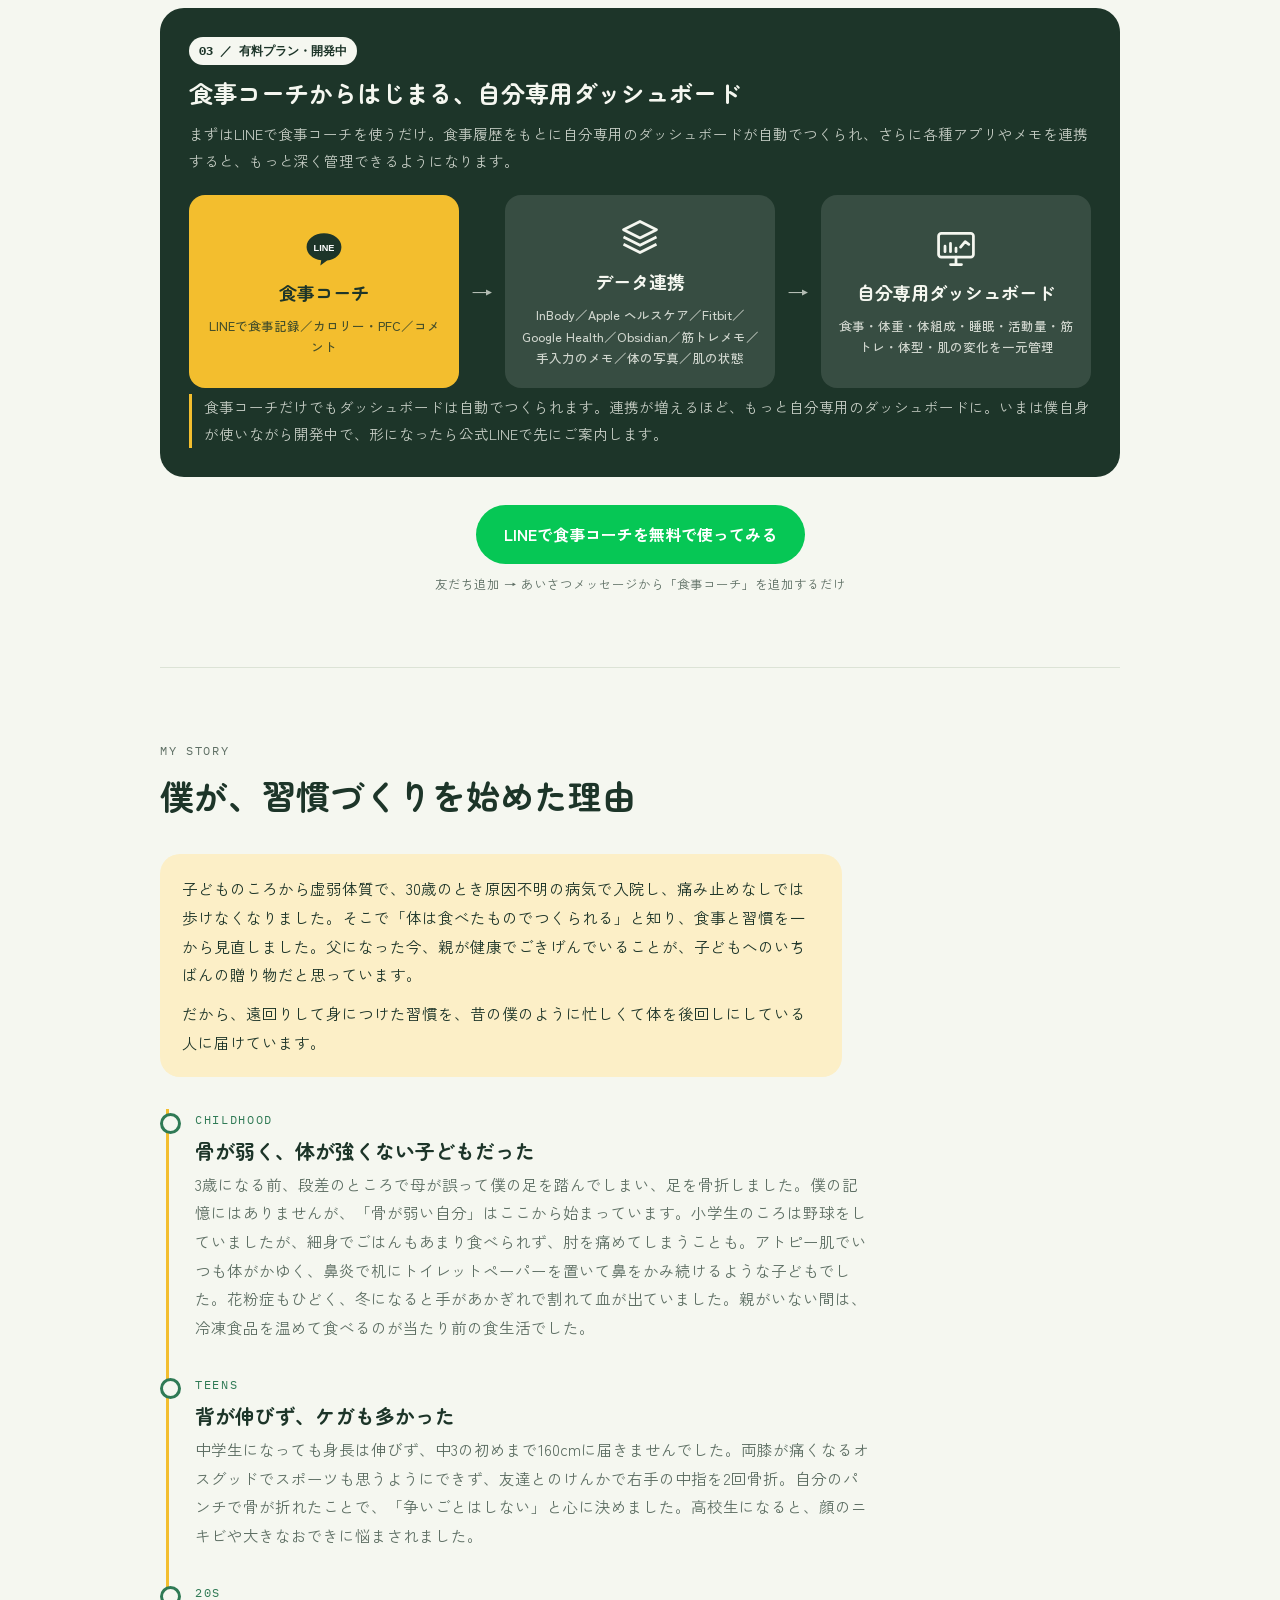
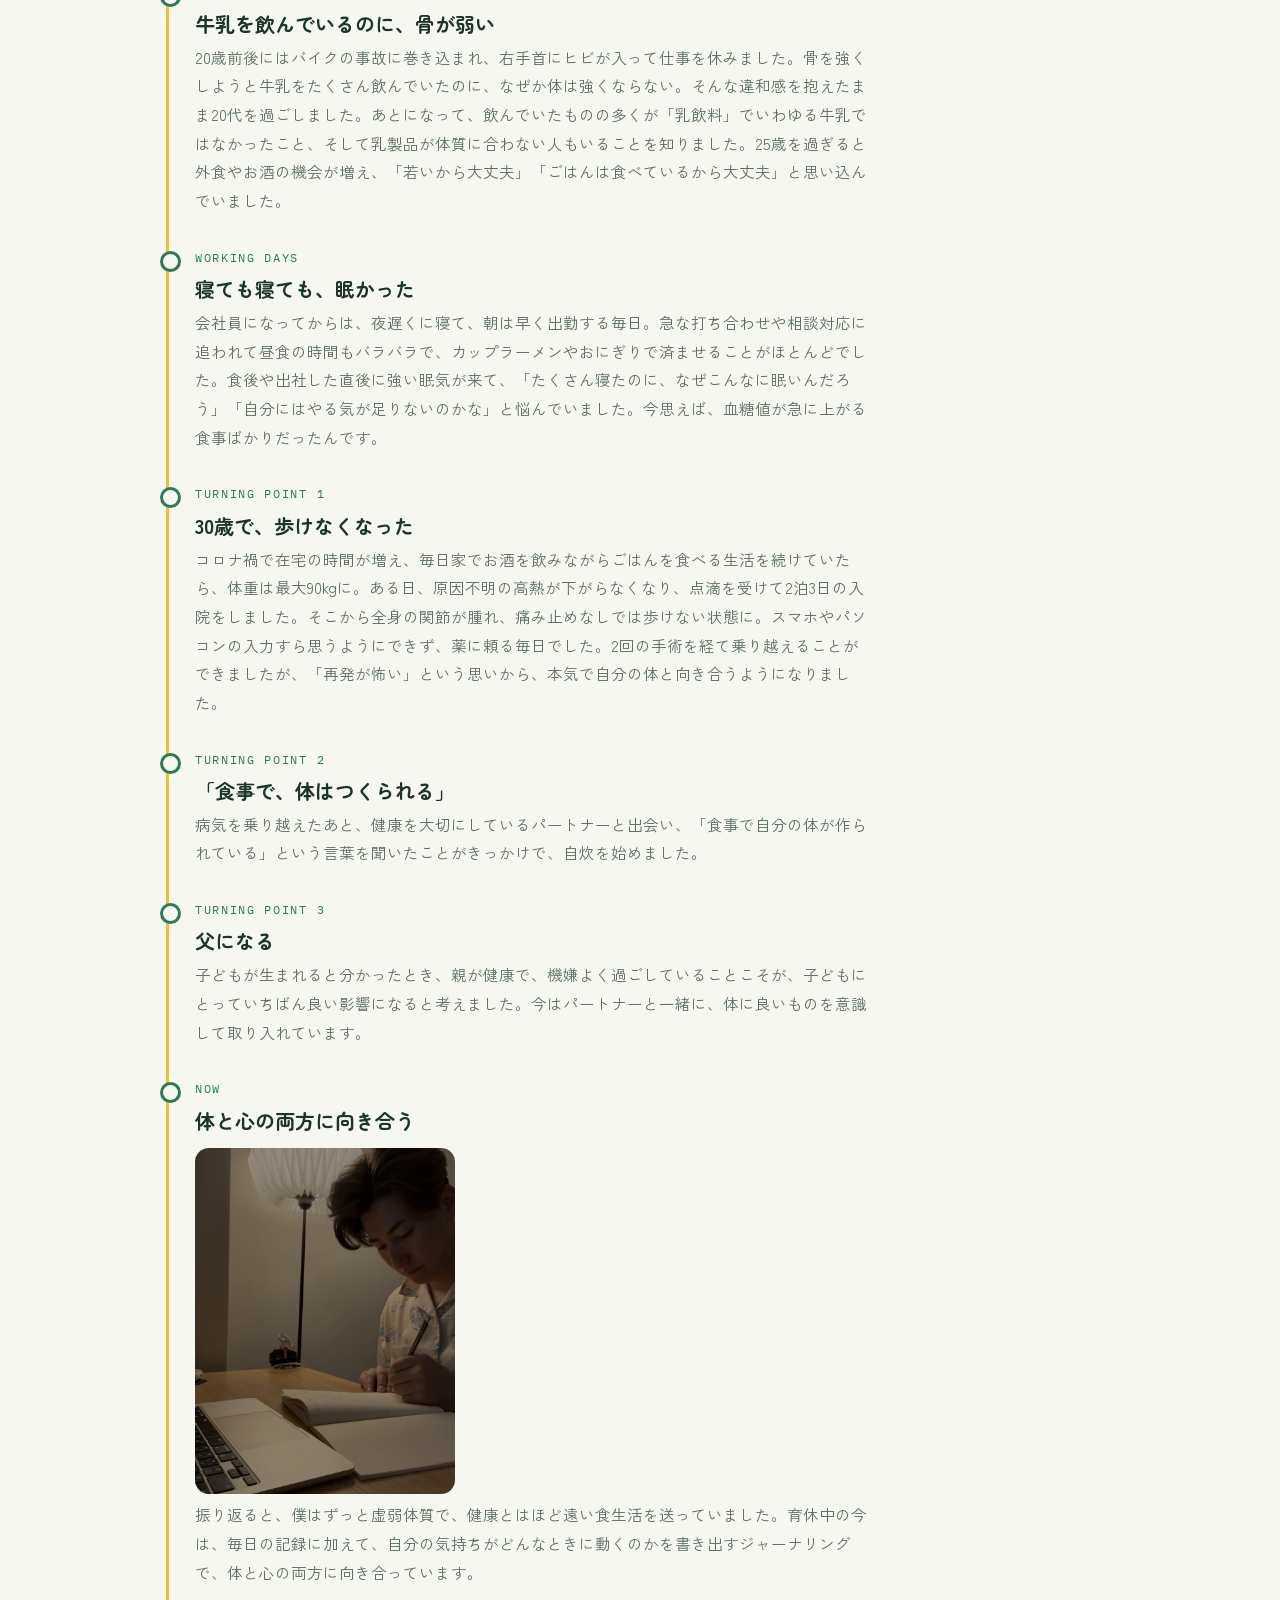
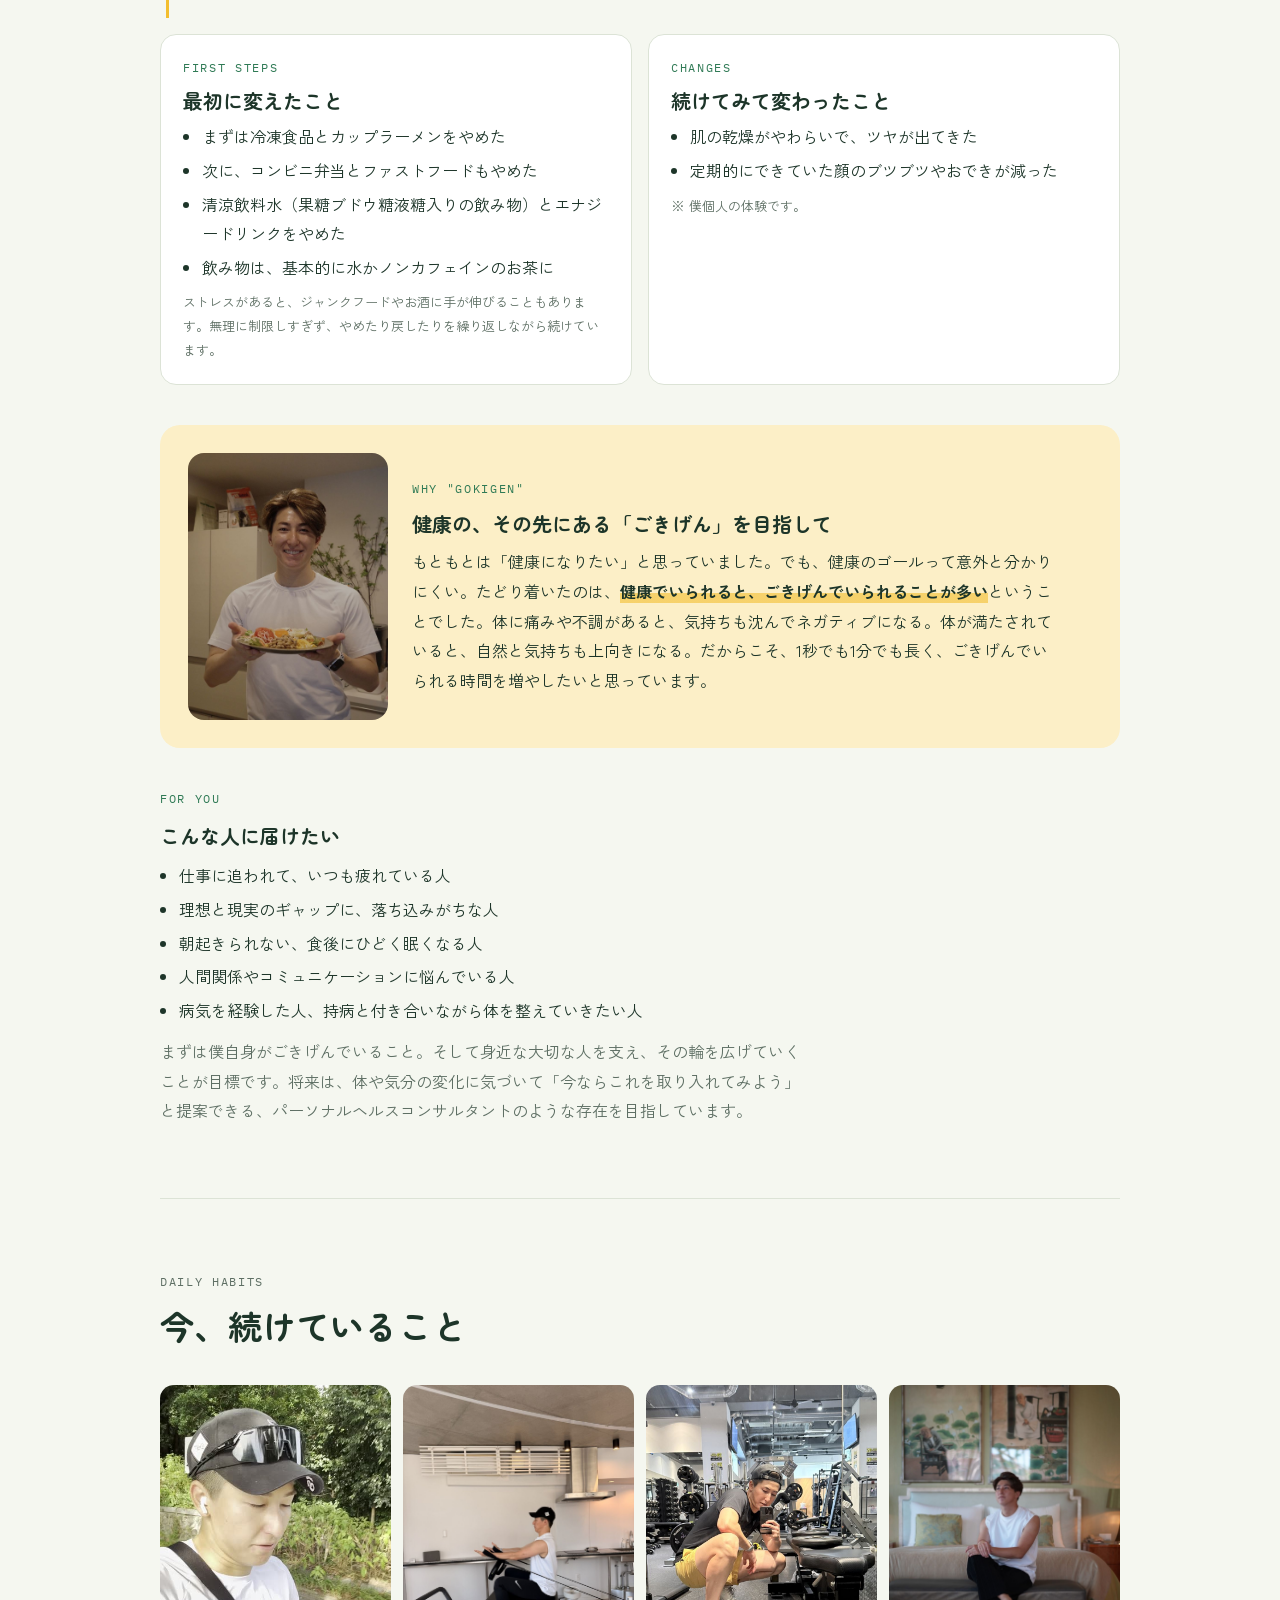
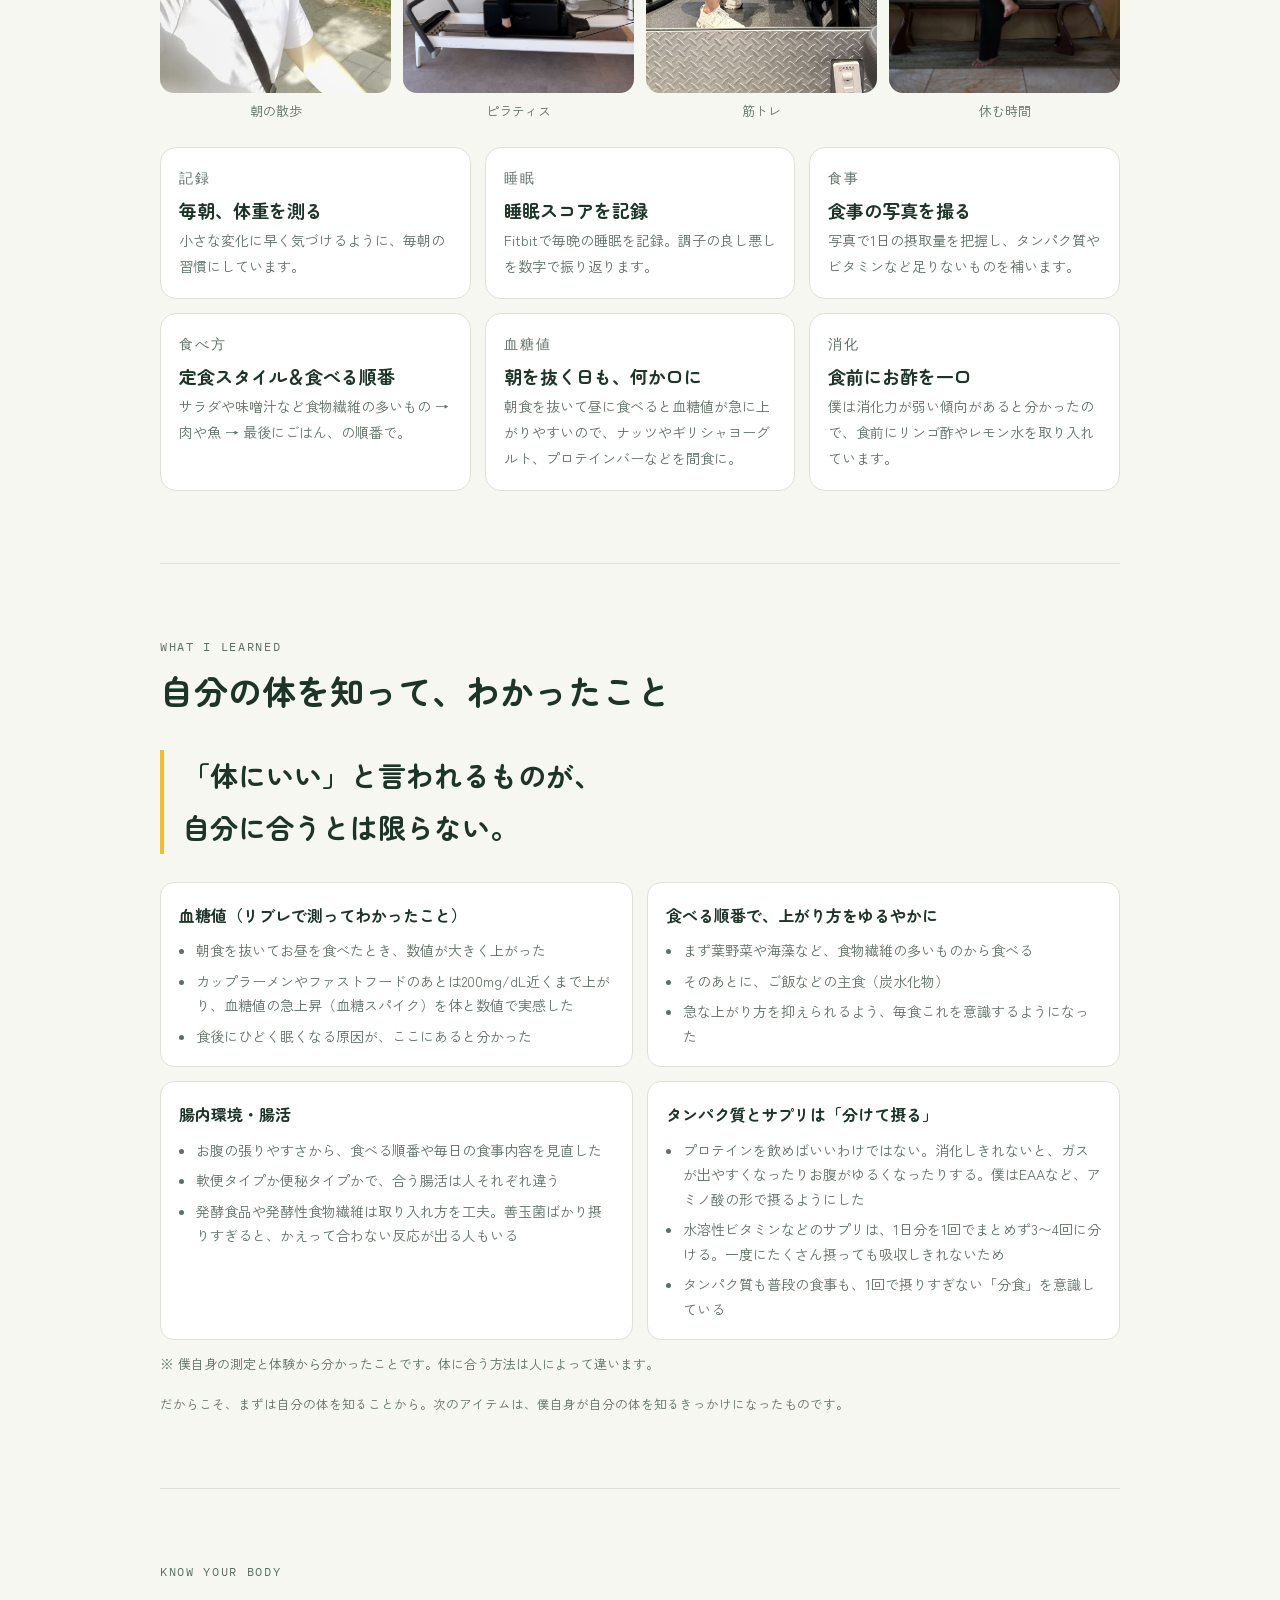
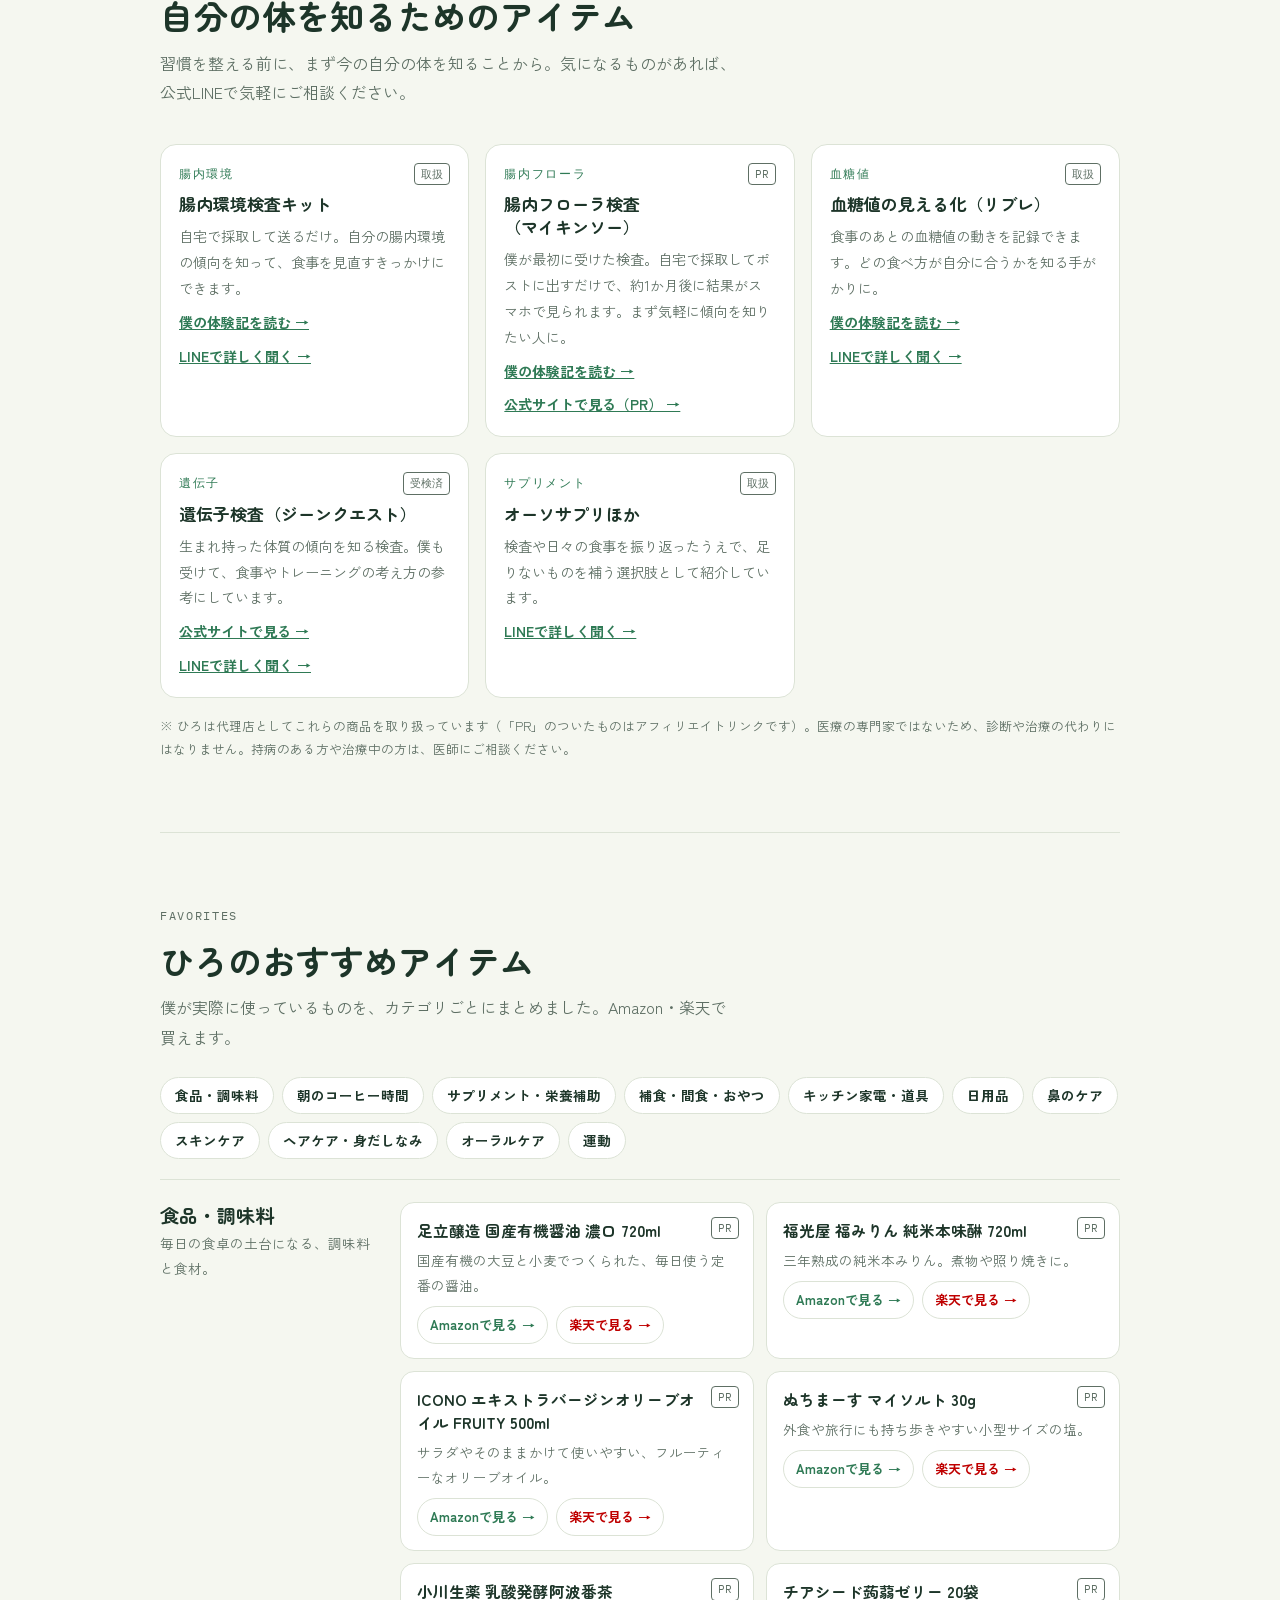
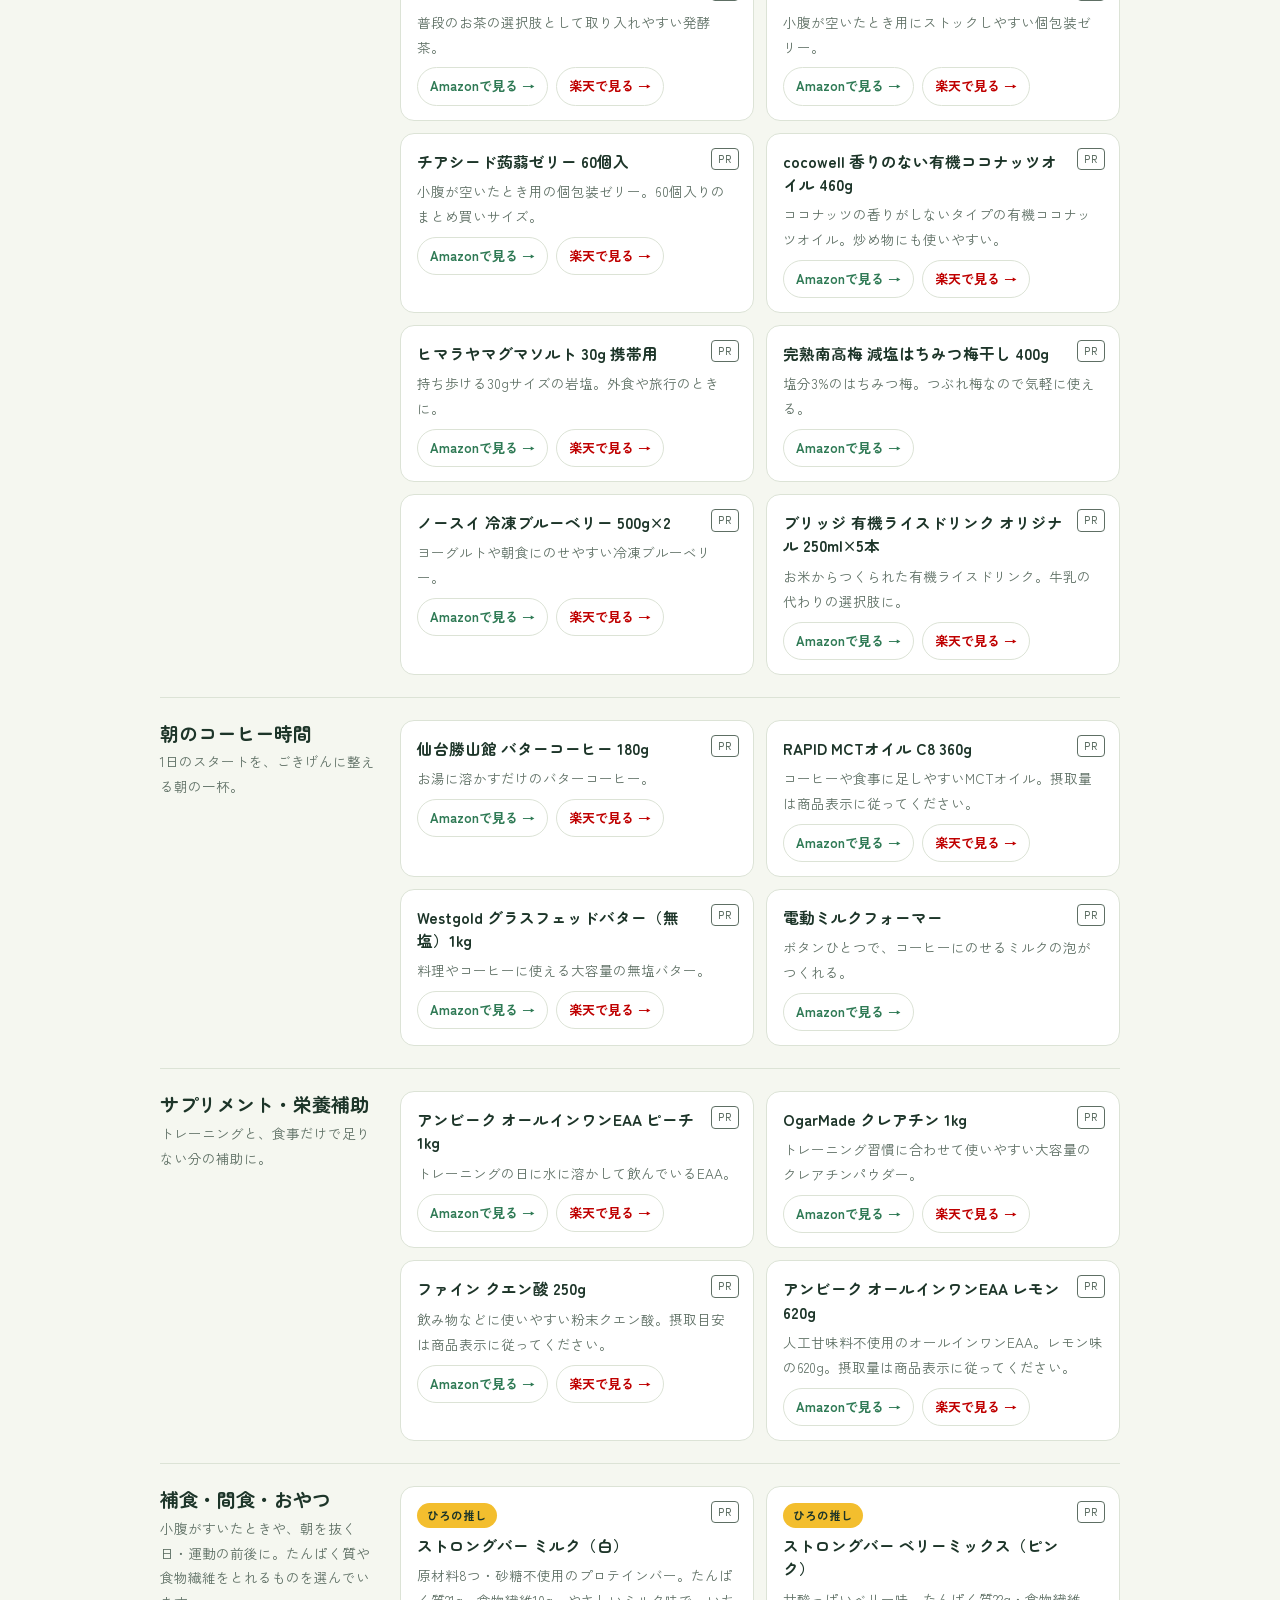
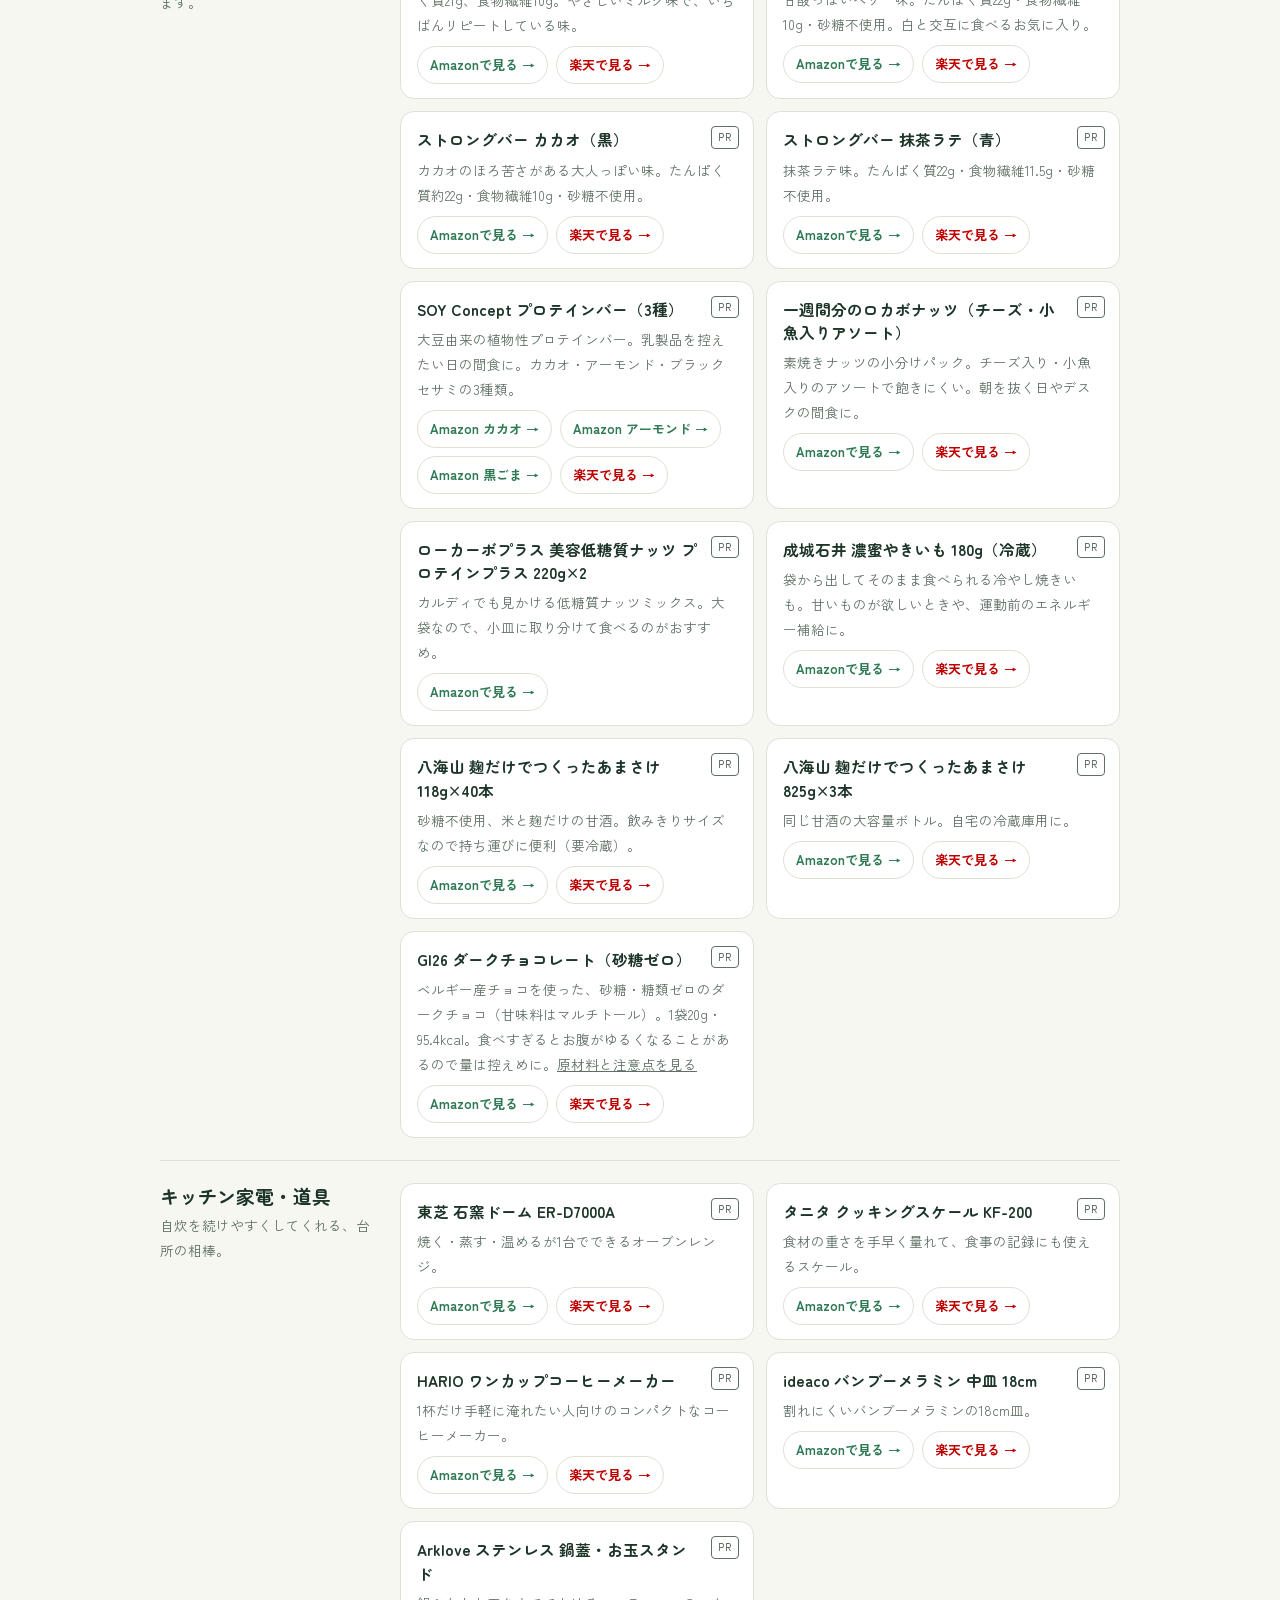
==== commit f385a0bd: "03 有料プランの図を「食事コーチ → データ連携 → 自分専用ダッシュボード」の順に修正 Co-Authored-By: Claude Opus 5.5 <noreply@anthropic.com" ====
--- a/index.html
+++ b/index.html
@@ -239,6 +239,11 @@
 .srcs span{font-size:13px;font-weight:700;border:1.5px solid color-mix(in srgb,var(--bg) 40%,transparent);border-radius:99px;padding:5px 12px}
 .node{border-radius:16px;padding:14px;text-align:center;font-weight:700;font-size:14px;background:color-mix(in srgb,var(--bg) 12%,transparent)}
 .node.hub{background:var(--sun);color:#1D3529}
+.flow3 .node{display:grid;justify-items:center;gap:6px;padding:20px 16px;min-height:100%;align-content:center;box-sizing:border-box}
+.flow3 .node b{font-size:18px;font-family:var(--display)}
+.flow3 .node small{line-height:1.7;font-size:12.5px}
+.nico{width:44px;height:44px;display:block}.nico svg{width:100%;height:100%}
+.flow3{align-items:stretch}.flow3 .arrow{align-self:center}
 .node small{display:block;font-weight:500;font-size:12px;opacity:.8}
 .pro-note{margin-top:16px;font-size:13.5px;border-left:3px solid var(--sun);padding-left:12px;color:color-mix(in srgb,var(--bg) 85%,transparent)}
 .how-cta{display:grid;justify-items:center;gap:8px;text-align:center;margin-top:6px}
@@ -520,16 +525,16 @@
 
       <div class="how-block pro">
         <div class="how-label"><i>03 ／ 有料プラン・開発中</i></div>
-        <h4>体のデータとつないで、自分専用のダッシュボードに</h4>
-        <p>食事コーチの食事履歴に、体組成計やスマートウォッチのデータ、筋トレメモ、手入力のメモ、体型や肌の写真まで組み合わせた「自分専用のダッシュボード」を、いま僕自身が使いながらつくっています。</p>
-        <div class="flow">
-          <div class="srcs"><span>InBody</span><span>Apple ヘルスケア</span><span>Fitbit</span><span>Google Health</span><span>筋トレメモ</span><span>手入力のメモ</span><span>体の写真（撮影・アップロード）</span><span>肌の状態</span></div>
+        <h4>食事コーチからはじまる、自分専用ダッシュボード</h4>
+        <p>まずはLINEで食事コーチを使うだけ。食事履歴をもとに自分専用のダッシュボードが自動でつくられ、さらに各種アプリやメモを連携すると、もっと深く管理できるようになります。</p>
+        <div class="flow flow3">
+          <div class="node hub"><span class="nico"><svg viewBox="0 0 48 48" aria-hidden="true"><path d="M24 8C13.5 8 5 14.6 5 22.8c0 7.3 6.8 13.5 16 14.6l-1 5.6 7.4-5.5C36.6 36.7 43 30.4 43 22.8 43 14.6 34.5 8 24 8z" fill="#1D3529"/><text x="24" y="27" text-anchor="middle" font-size="10" font-weight="800" fill="#fff" font-family="sans-serif">LINE</text></svg></span><b>食事コーチ</b><small>LINEで食事記録／カロリー・PFC／コメント</small></div>
           <div class="arrow" aria-hidden="true">→</div>
-          <div class="node hub">食事コーチ<small>食事履歴・カロリー・栄養</small></div>
+          <div class="node"><span class="nico"><svg viewBox="0 0 48 48" fill="none" stroke="currentColor" stroke-width="3" stroke-linejoin="round" aria-hidden="true"><path d="M24 7 6 16l18 9 18-9z"/><path d="m6 24 18 9 18-9"/><path d="m6 32 18 9 18-9"/></svg></span><b>データ連携</b><small>InBody／Apple ヘルスケア／Fitbit／Google Health／Obsidian／筋トレメモ／手入力のメモ／体の写真／肌の状態</small></div>
           <div class="arrow" aria-hidden="true">→</div>
-          <div class="node">自分専用ダッシュボード<small>体重・体組成・睡眠・活動量・筋トレ・体型や肌の変化と、食事をまとめて管理</small></div>
+          <div class="node"><span class="nico"><svg viewBox="0 0 48 48" fill="none" stroke="currentColor" stroke-width="3" stroke-linecap="round" stroke-linejoin="round" aria-hidden="true"><rect x="5" y="8" width="38" height="26" rx="3"/><path d="M18 42h12M24 34v8M12 28v-6M18 28v-9M24 28v-4M29 23l5-6 4 3"/></svg></span><b>自分専用ダッシュボード</b><small>食事・体重・体組成・睡眠・活動量・筋トレ・体型・肌の変化を一元管理</small></div>
         </div>
-        <p class="pro-note">いまは僕自身がこのダッシュボードで毎日の体と食事を管理しながら、開発を進めています。形になったら、公式LINEで先にご案内します。</p>
+        <p class="pro-note">食事コーチだけでもダッシュボードは自動でつくられます。連携が増えるほど、もっと自分専用のダッシュボードに。いまは僕自身が使いながら開発中で、形になったら公式LINEで先にご案内します。</p>
       </div>
 
       <div class="how-cta">
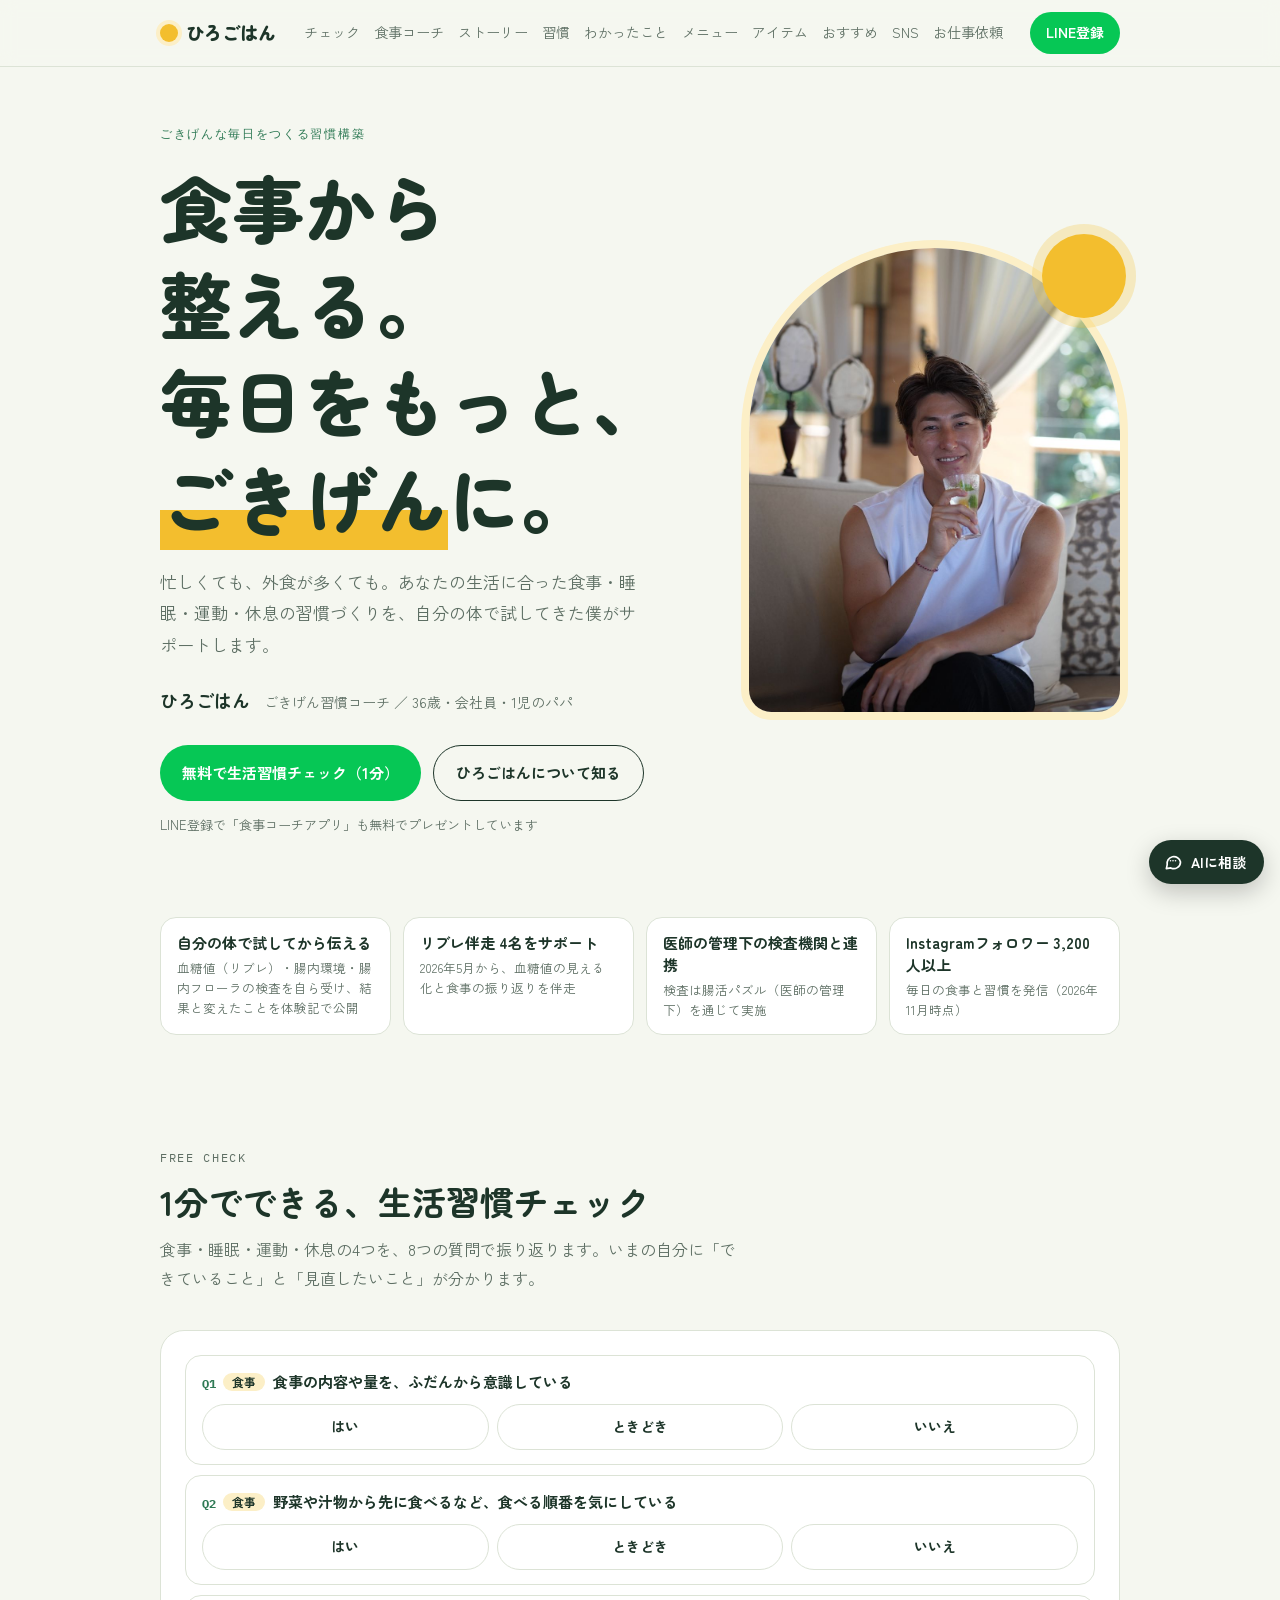
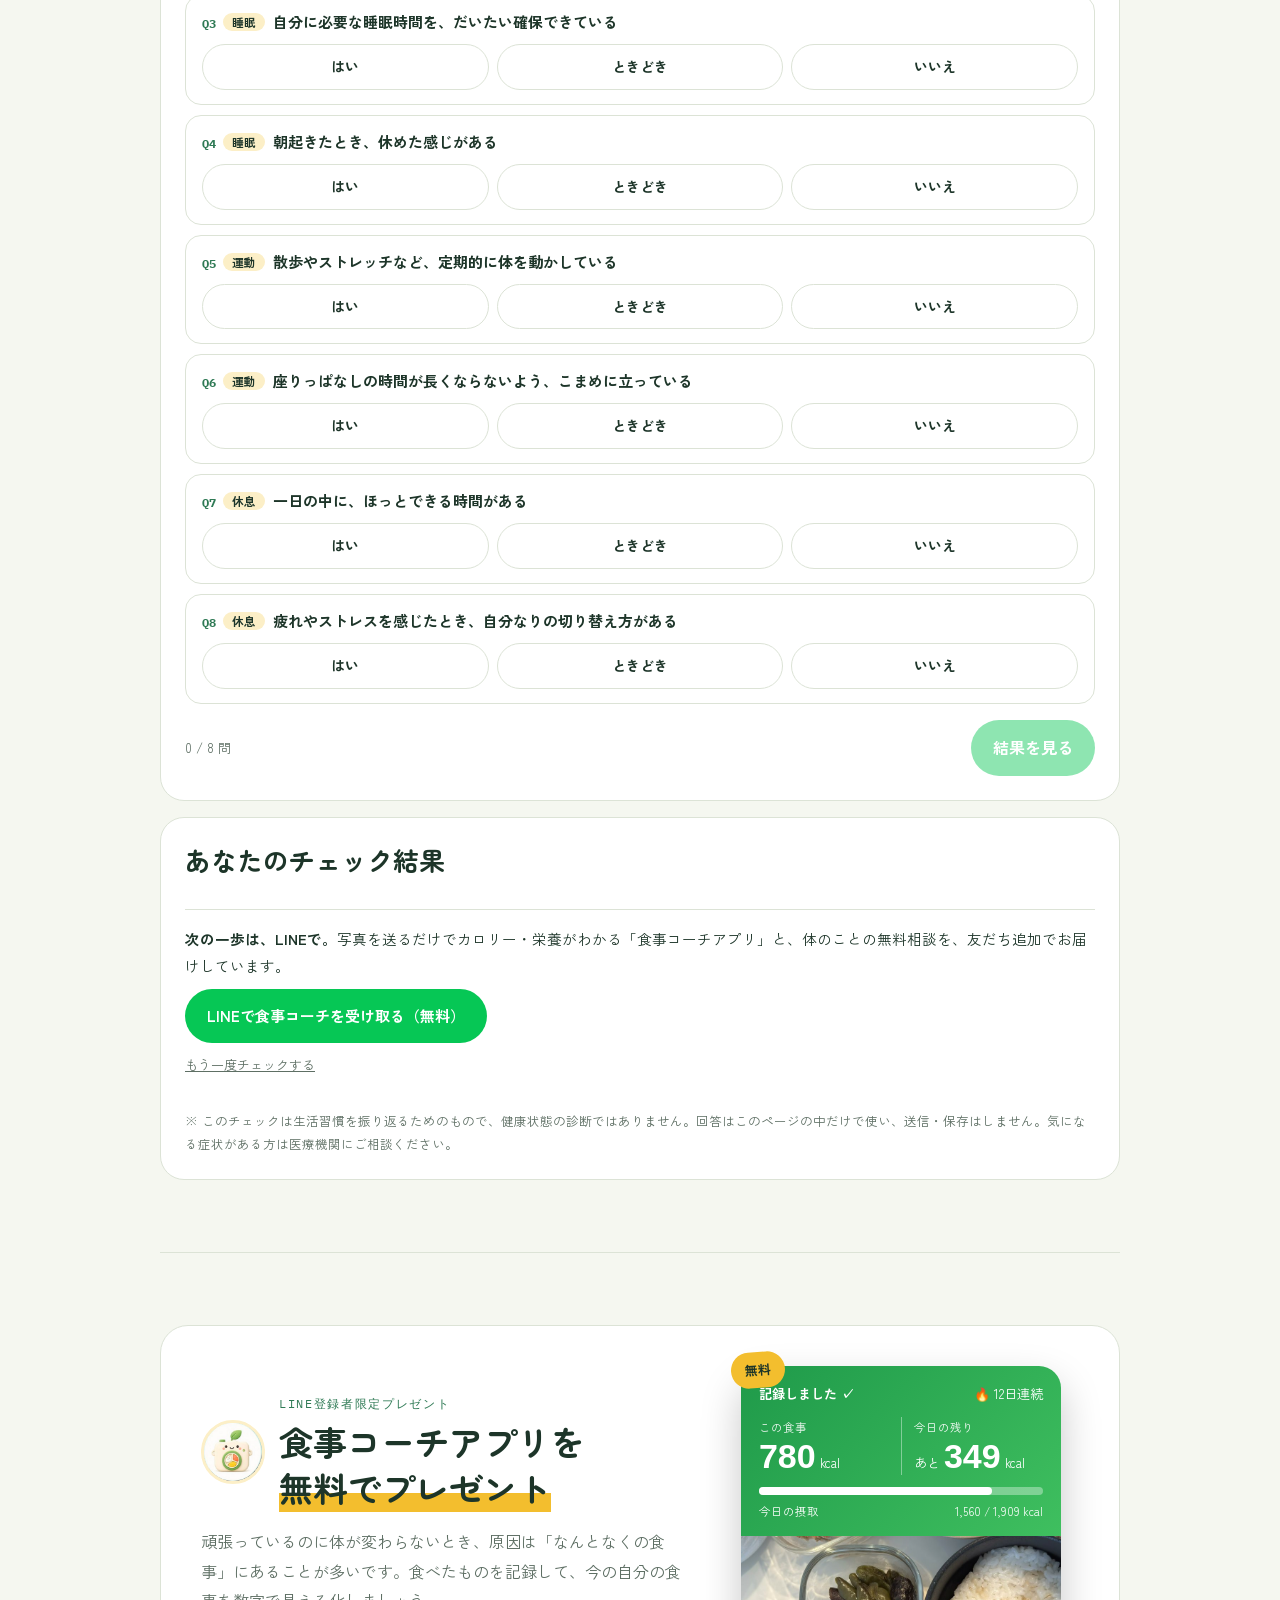
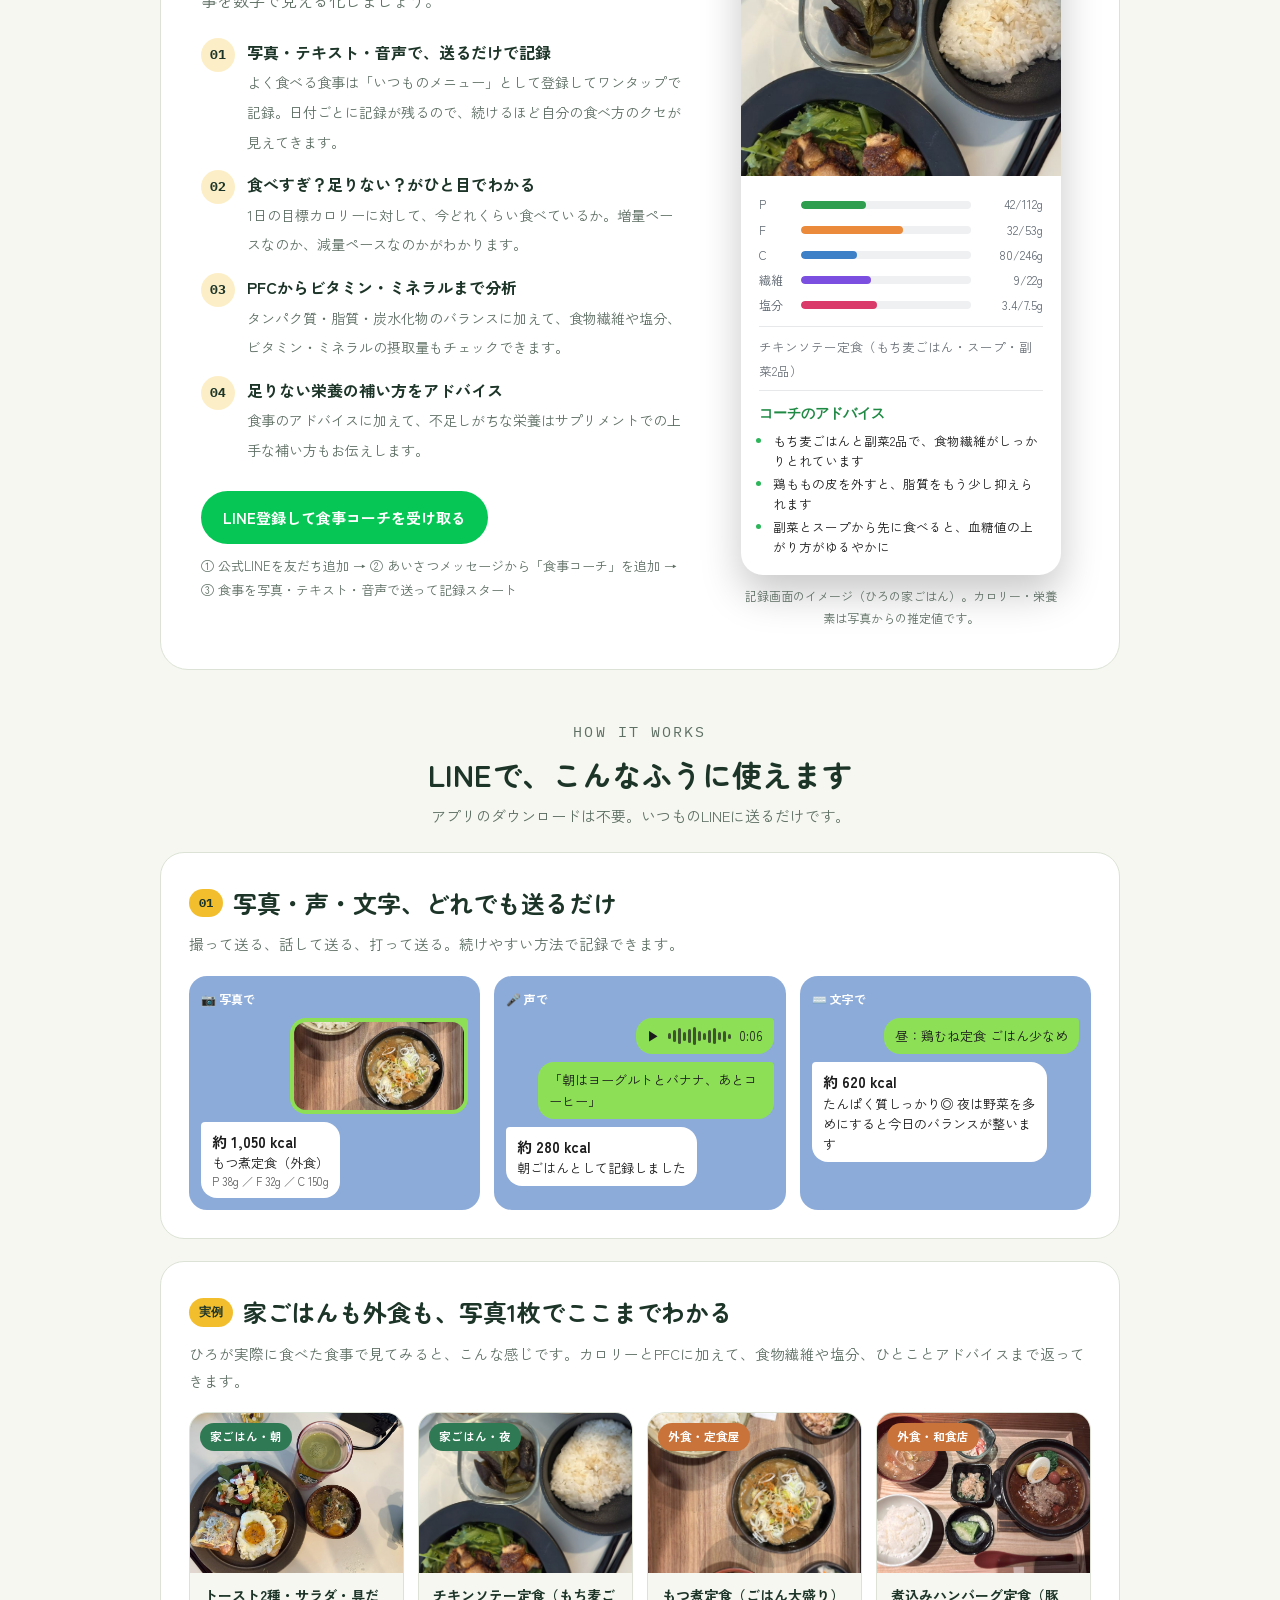
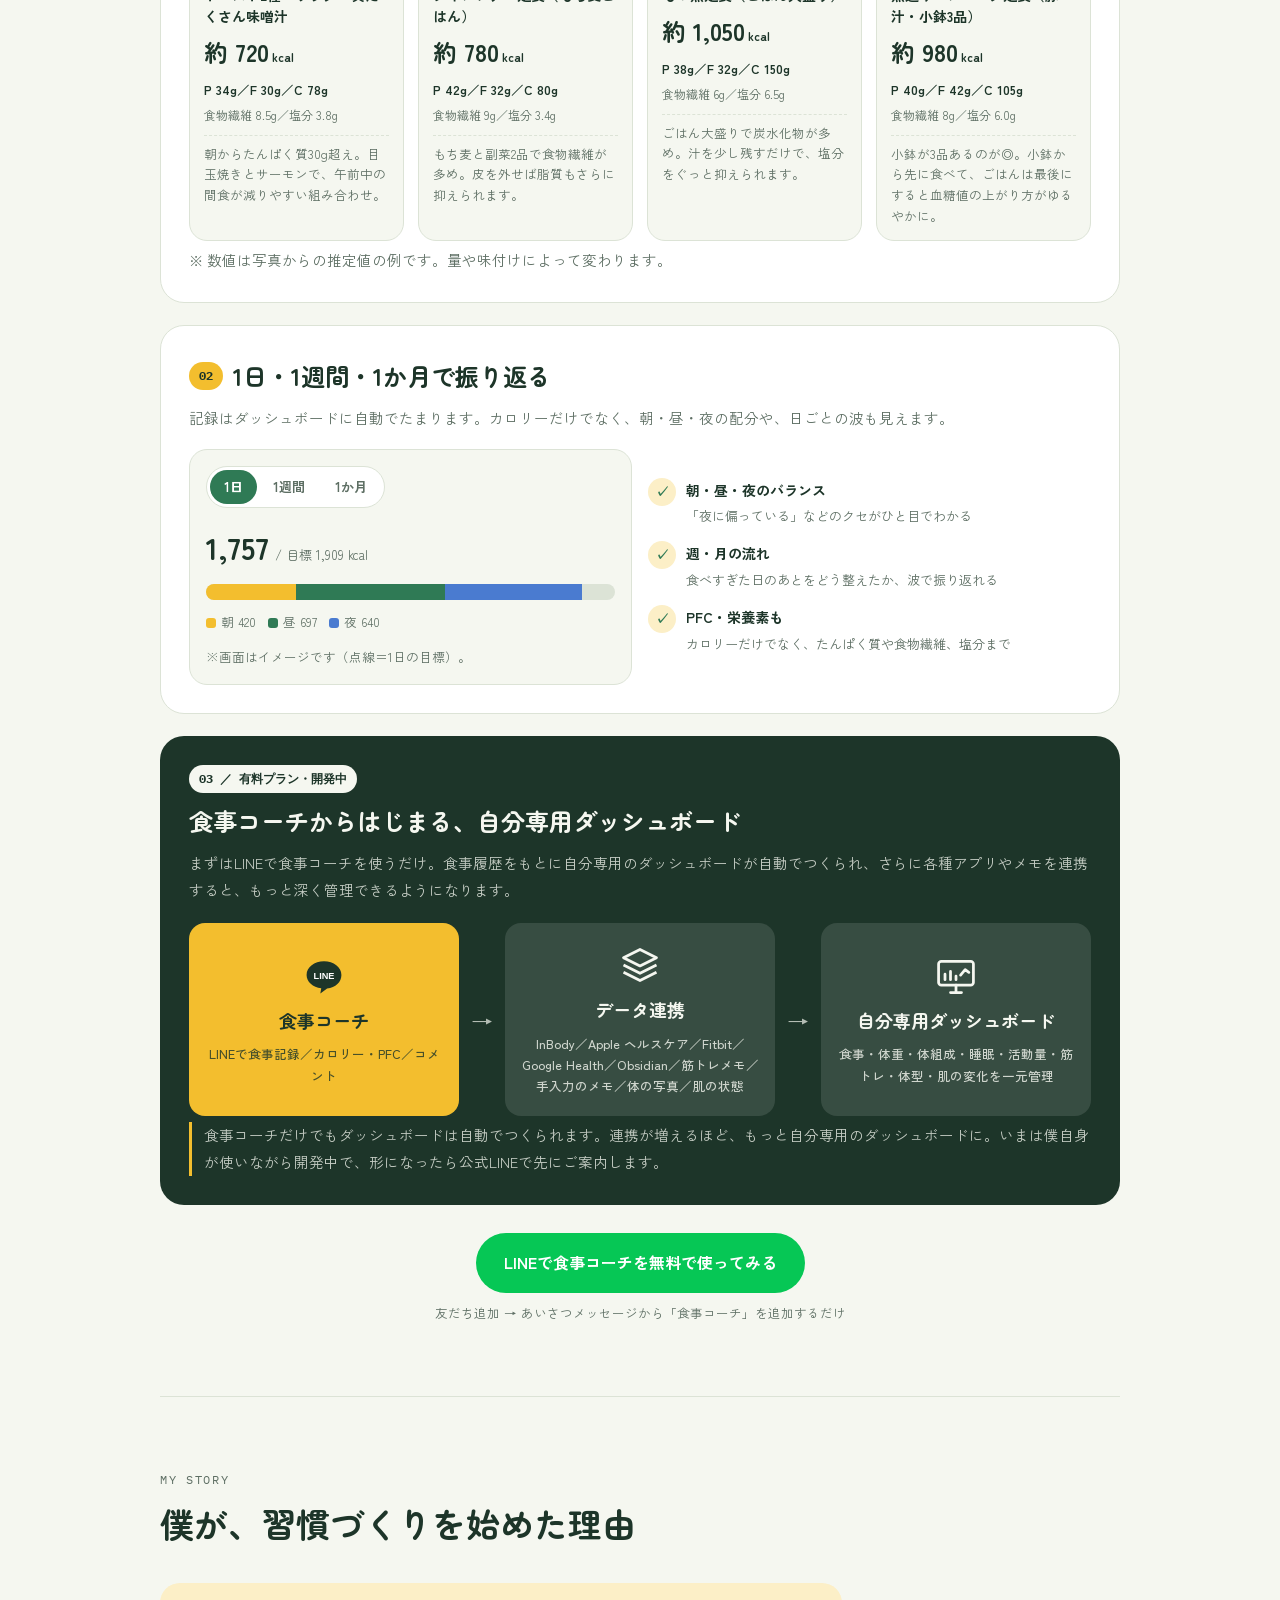
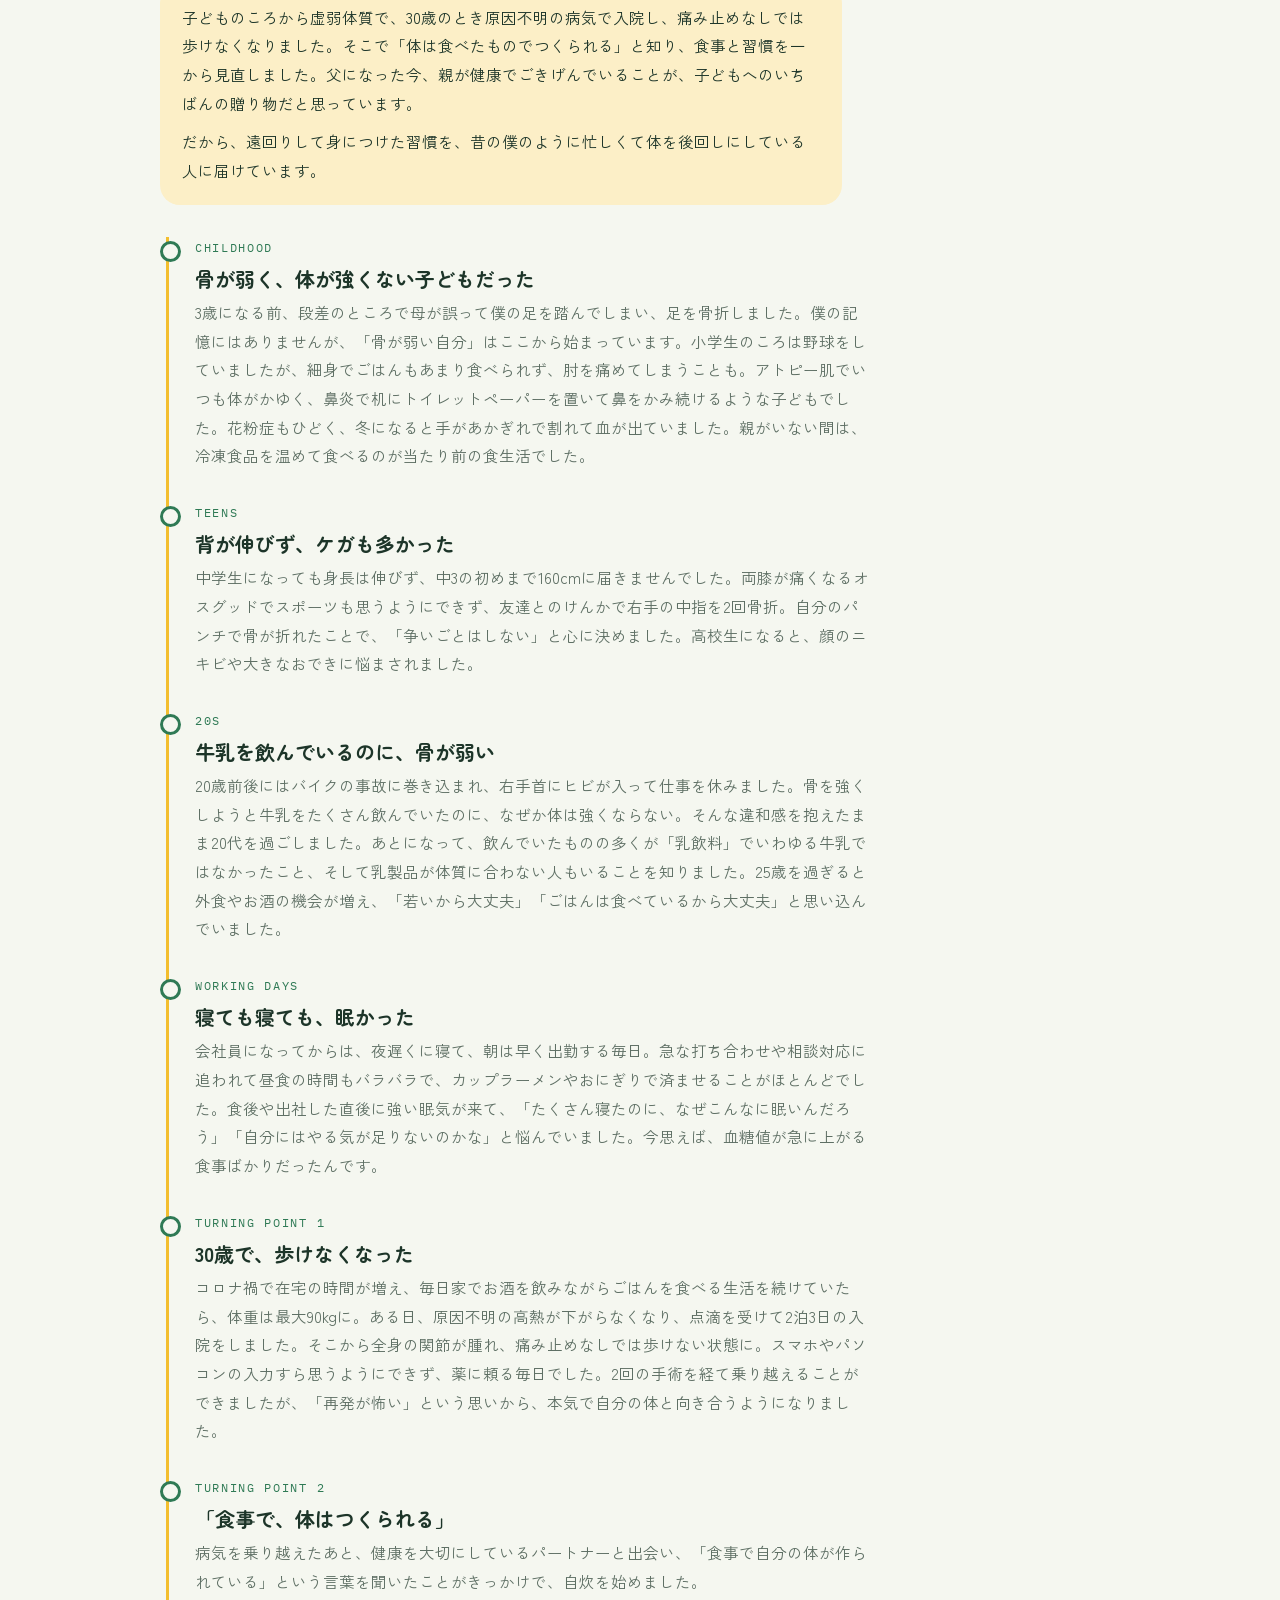
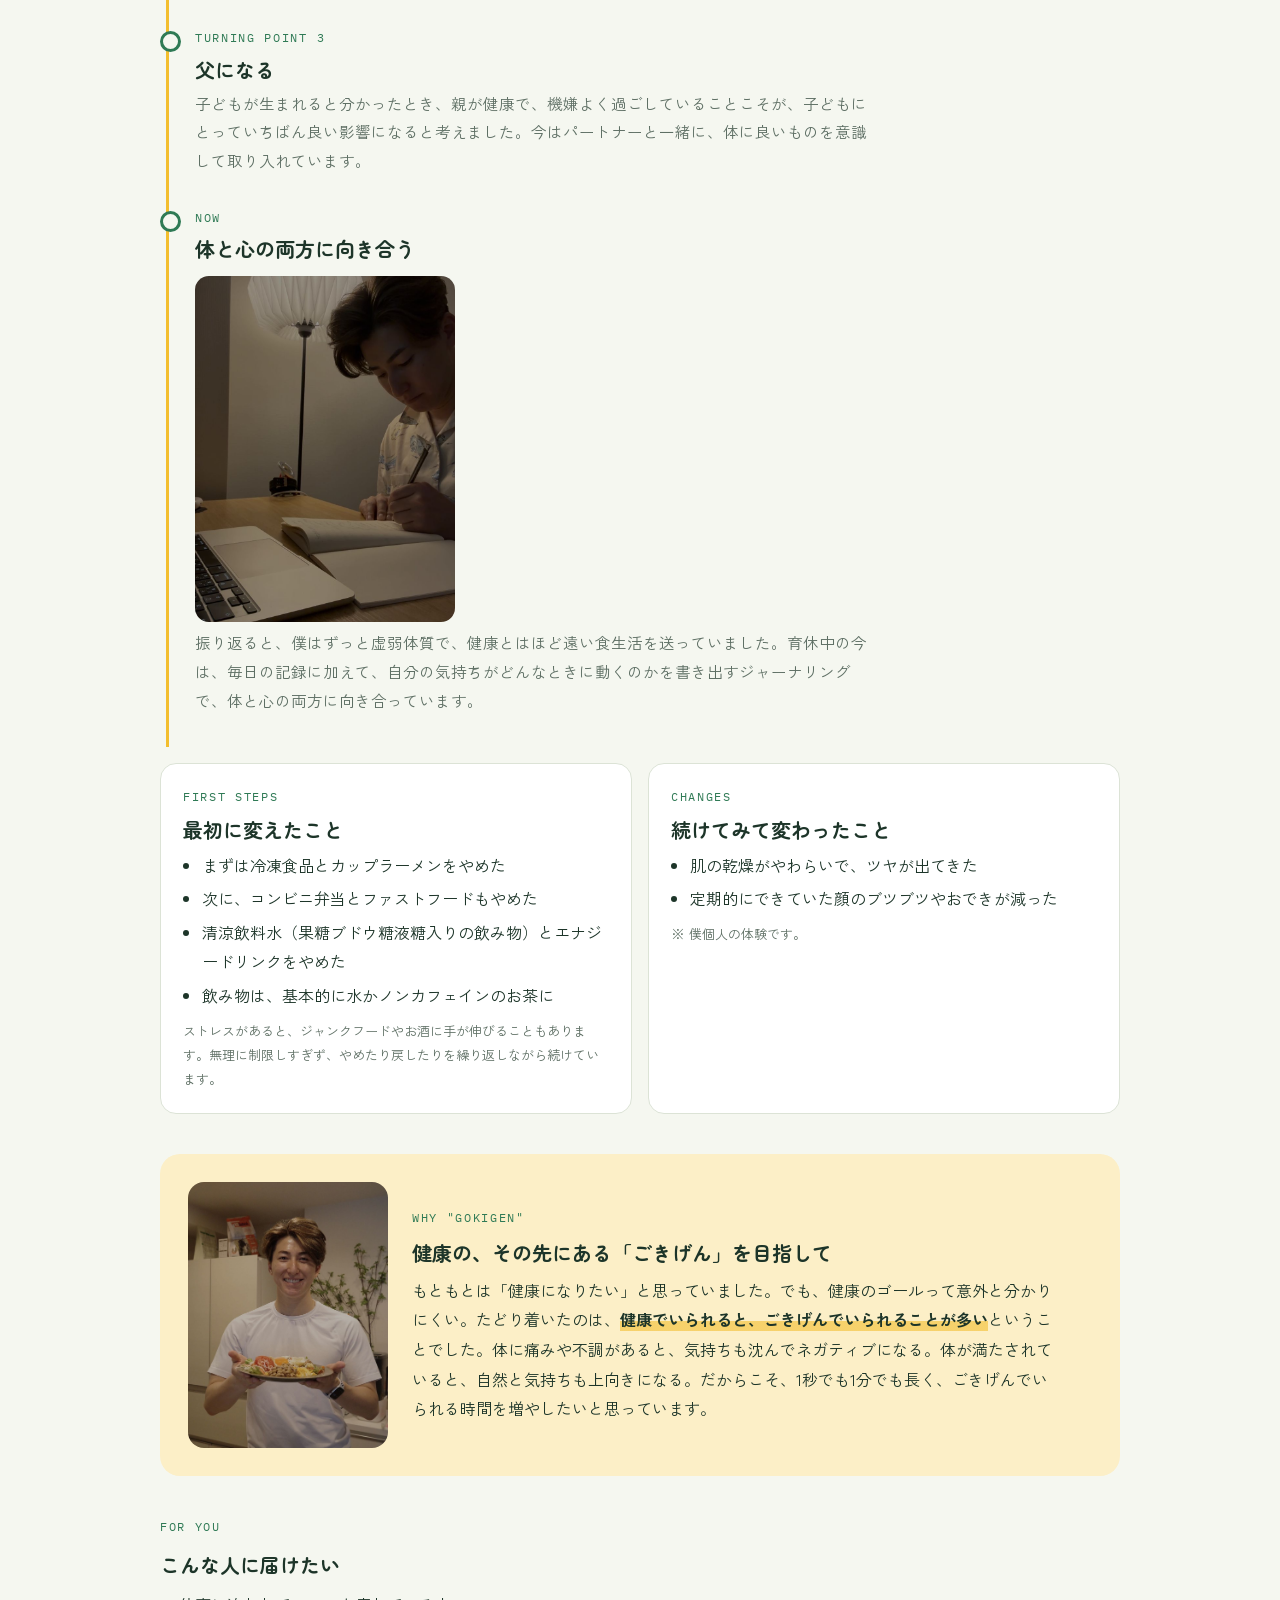
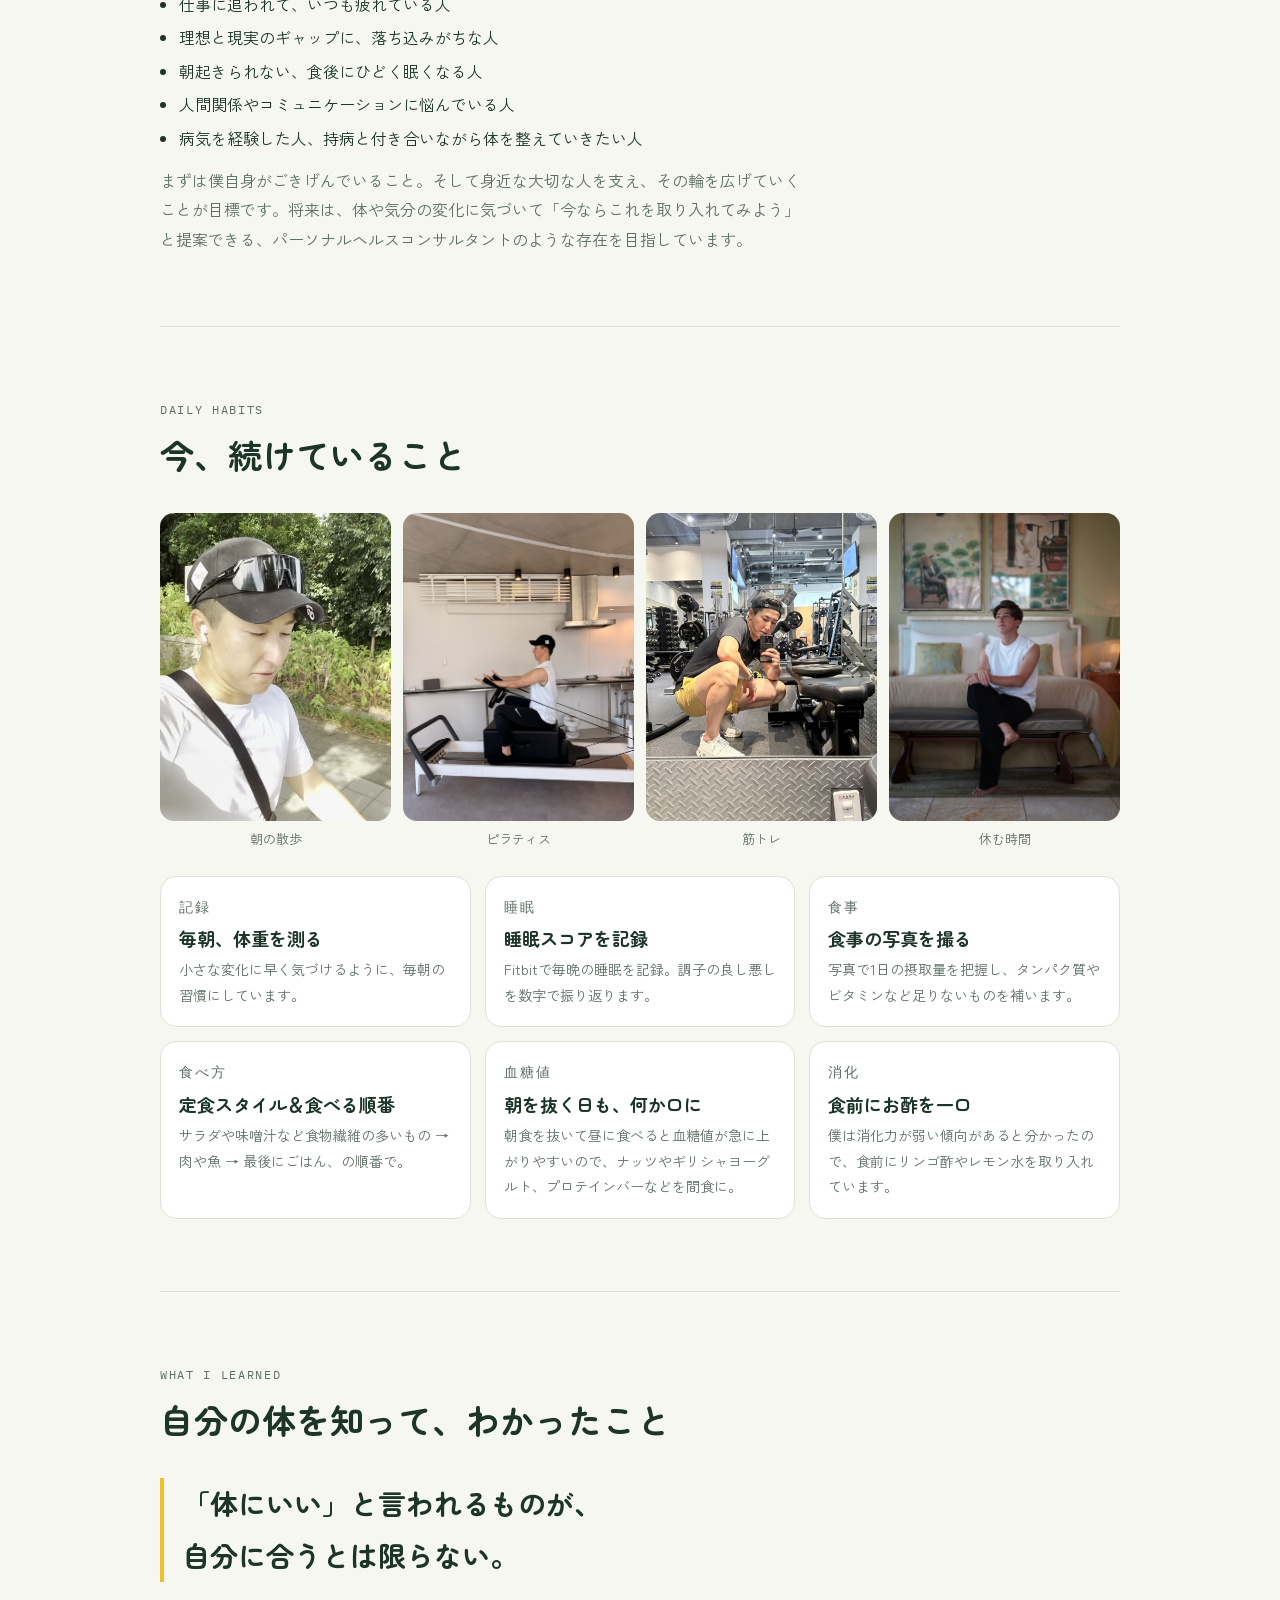
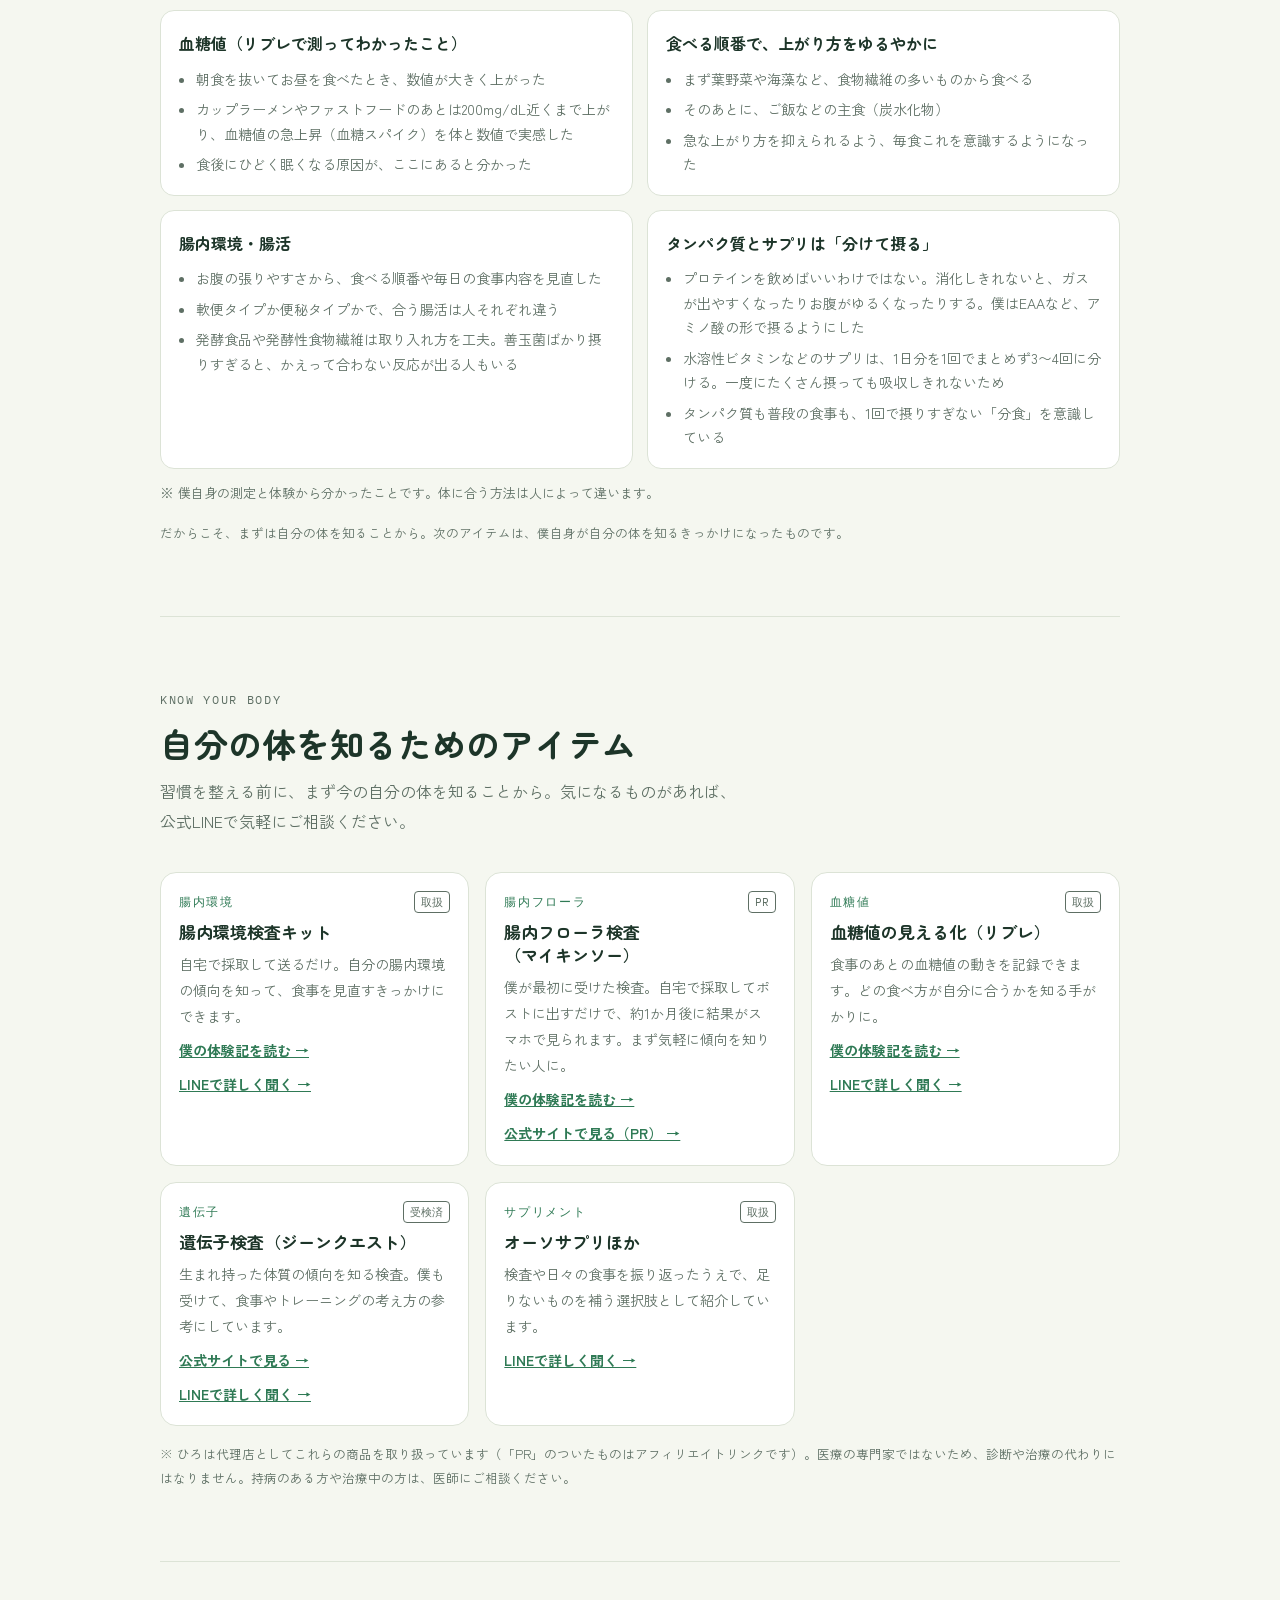
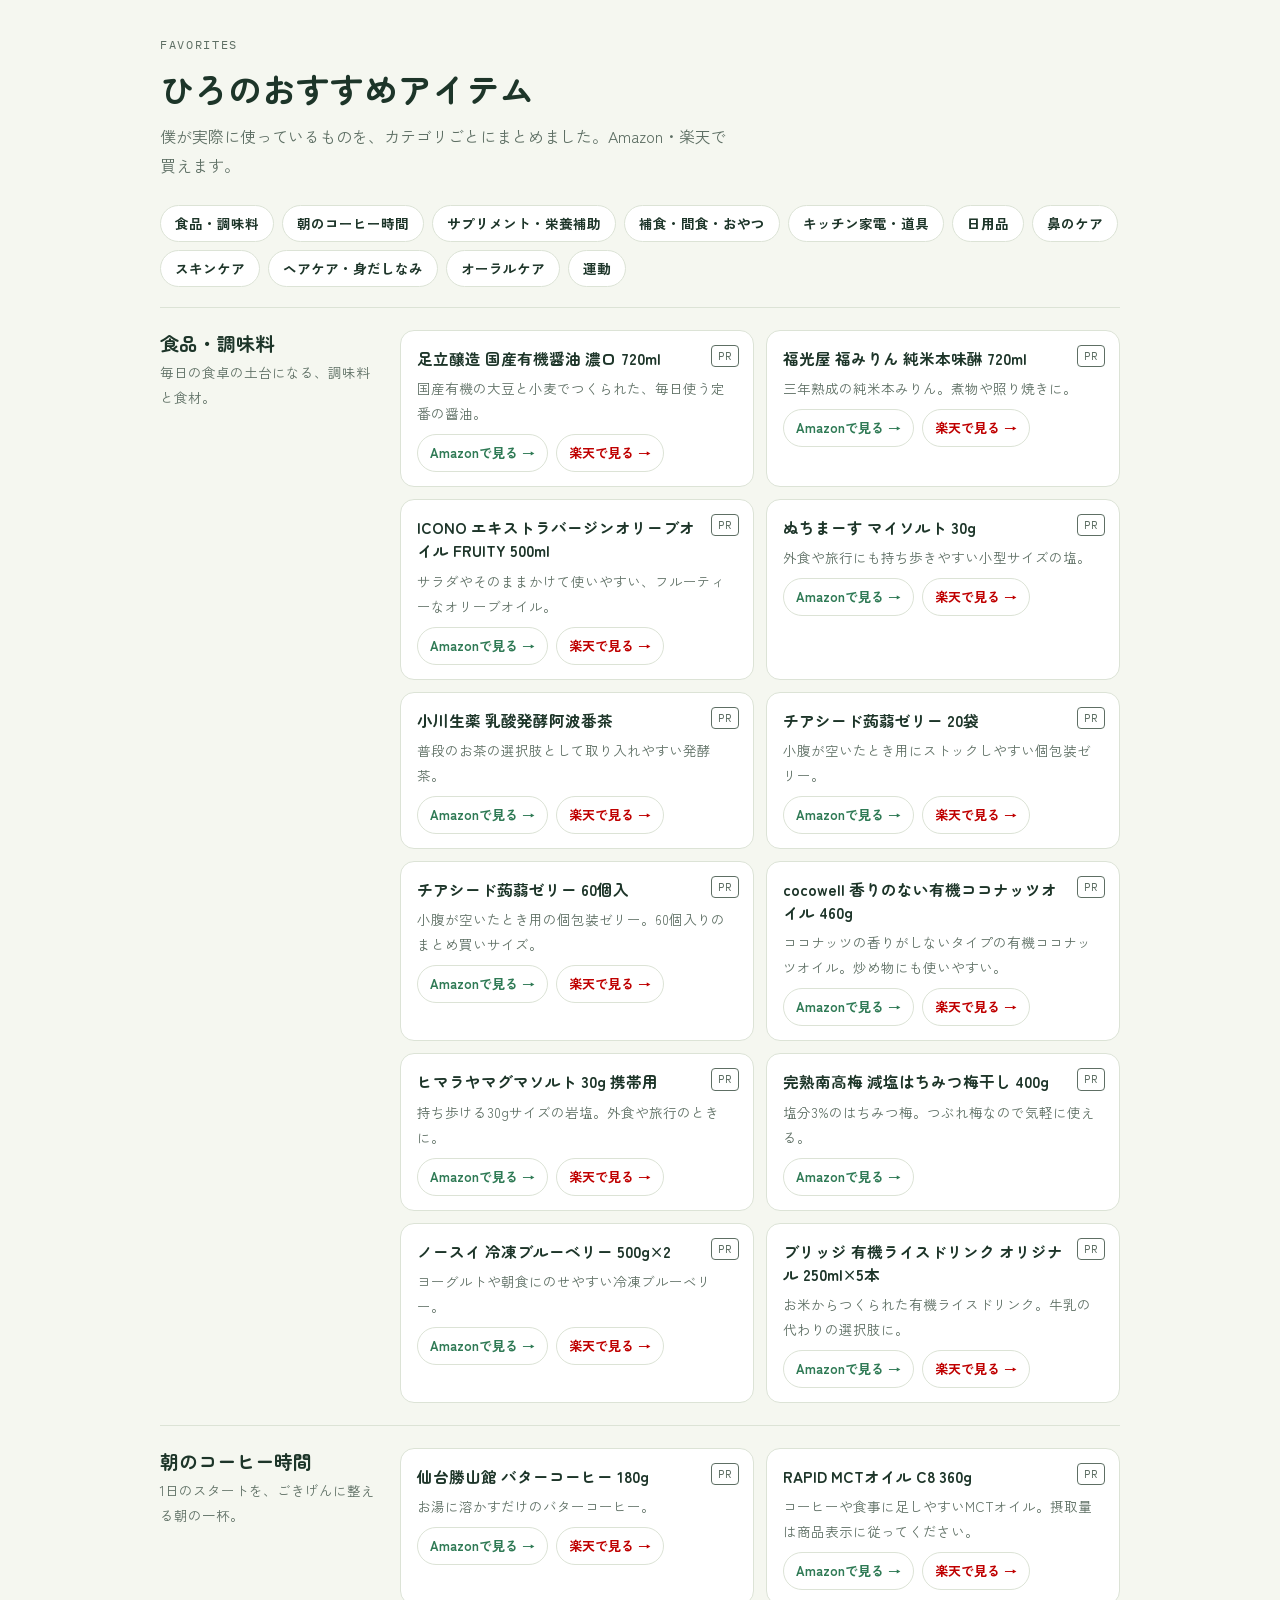
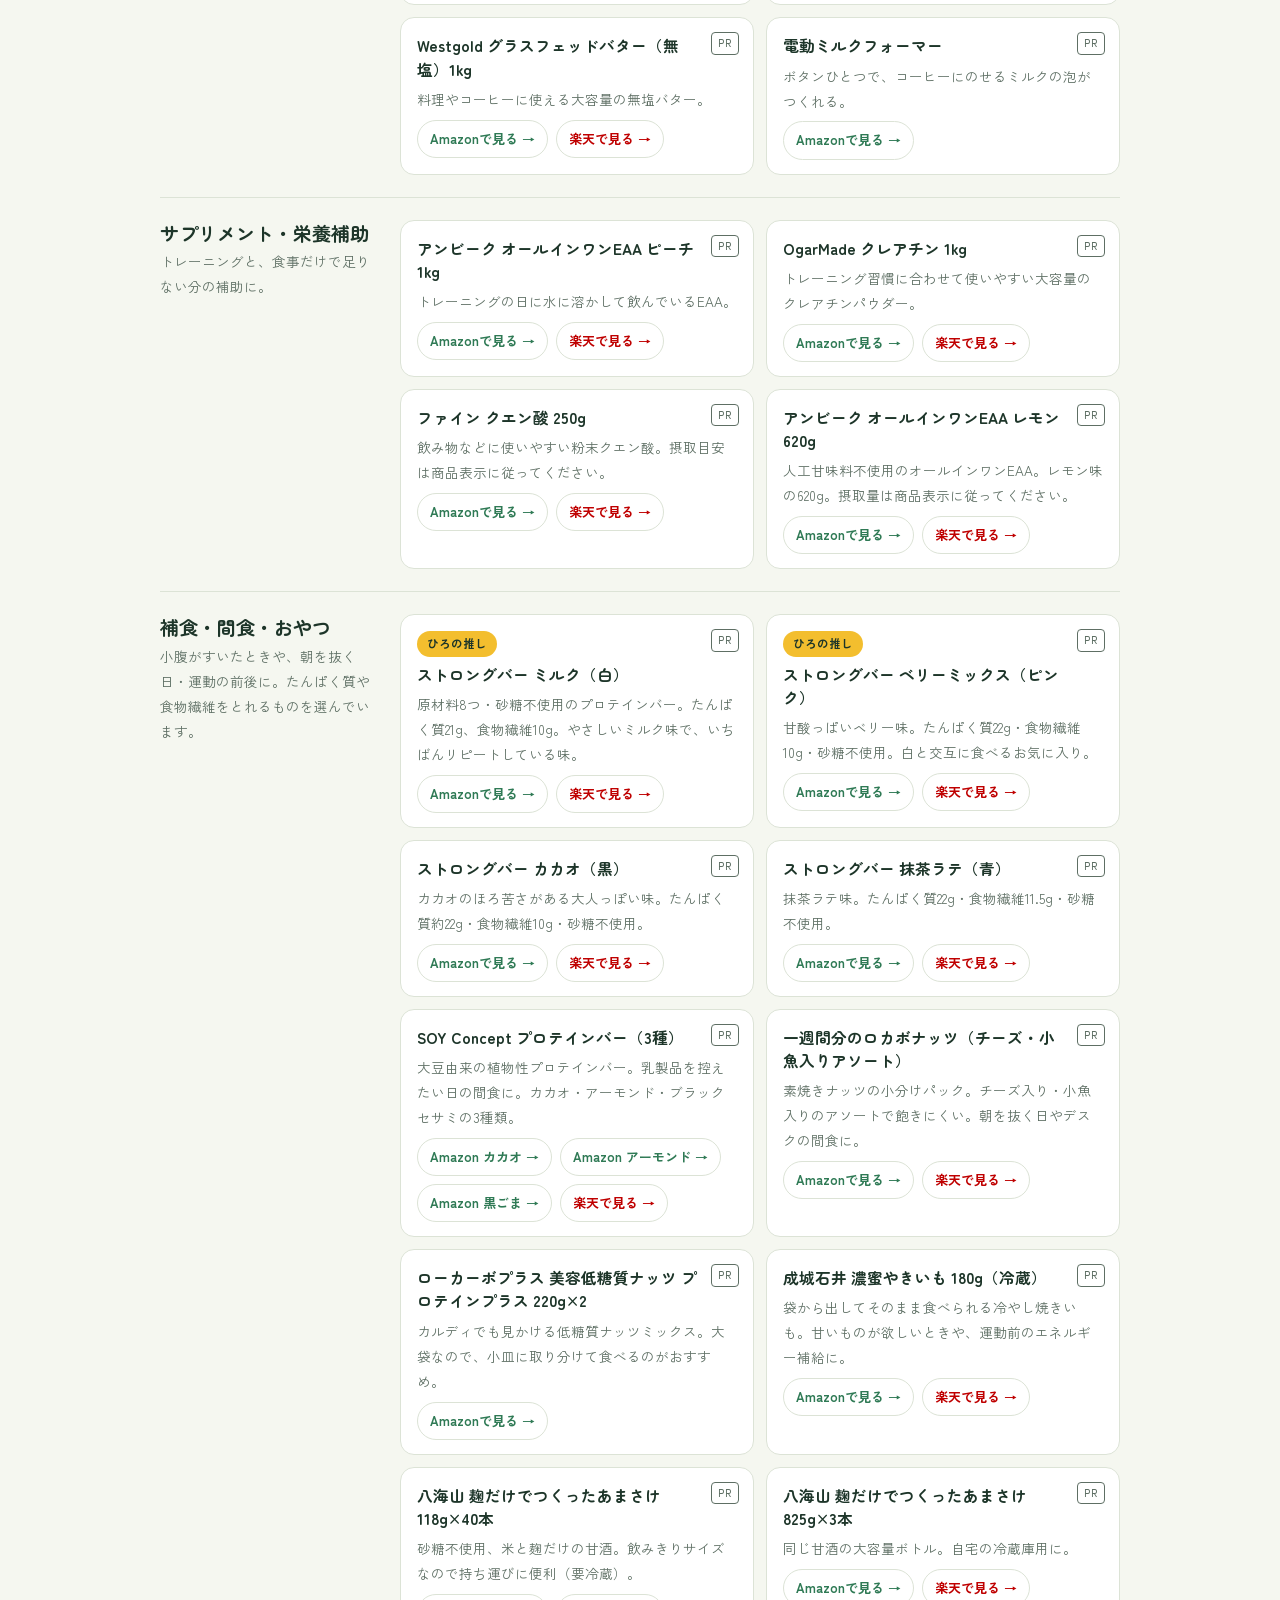
==== commit d2ea686f: "食事コーチ：記録画面を家ごはんの写真で作り直し、家ごはん・外食の実例4件（カロリー・PFC・食物繊維・塩分・アドバイス）を追加、LINE例の写真を差し替え Co-Authored-By: Claude" ====
--- a/index.html
+++ b/index.html
@@ -184,6 +184,34 @@
 .how-head{display:grid;gap:8px;text-align:center;margin-top:20px}
 .how-head h3{font-size:clamp(22px,4vw,30px)}
 .how-head p{color:var(--muted);font-size:15px}
+.rec{background:#fff;border-radius:22px;overflow:hidden;box-shadow:0 18px 40px rgba(0,0,0,.22);color:#1b1b1b;font-size:13px;text-align:left}
+.rec-top{background:linear-gradient(135deg,#1F9A4A,#3FBF5F);color:#fff;padding:16px 18px 14px}
+.rec-row{display:flex;justify-content:space-between;gap:8px;font-size:13px}.rec-row.sm{font-size:11.5px;opacity:.95;margin-top:6px}
+.rec-nums{display:grid;grid-template-columns:1fr 1fr;margin:10px 0 12px}.rec-nums>div+div{border-left:1px solid rgba(255,255,255,.4);padding-left:12px}
+.rec-nums small{display:block;font-size:11.5px;opacity:.9}.rec-nums strong{font-size:34px;line-height:1.1;font-weight:800}
+.rec-prog{height:8px;border-radius:9px;background:rgba(255,255,255,.35)}.rec-prog i{display:block;height:100%;border-radius:9px;background:#fff}
+.rec>img{display:block;width:100%;aspect-ratio:4/3;object-fit:cover;border:0!important;border-radius:0!important;box-shadow:none!important}
+.rec-body{padding:14px 18px 18px}
+.rec-bar{display:grid;grid-template-columns:34px 1fr 64px;align-items:center;gap:8px;font-size:12px;color:#5d6670;margin:3px 0}
+.rec-bar i{display:block;height:8px;background:#eef0f2;border-radius:9px;overflow:hidden}.rec-bar i b{display:block;height:100%;border-radius:9px}
+.rec-bar em{font-style:normal;text-align:right}
+.rec-dish{margin:10px 0 0;padding:8px 0;border-top:1px solid #e6e8ea;border-bottom:1px solid #e6e8ea;color:#6b7279;font-size:12.5px}
+.rec-adv{margin:10px 0 4px;color:#1F8A44;font-weight:800;font-size:14px}
+.rec ul{margin:0;padding-left:1.1em;display:grid;gap:3px;font-size:12.5px;line-height:1.6}
+.rec ul li::marker{color:#2DB55A}
+.ex-grid{display:grid;grid-template-columns:repeat(4,1fr);gap:14px;margin-top:18px}
+@media (max-width:980px){.ex-grid{grid-template-columns:1fr 1fr}}
+@media (max-width:520px){.ex-grid{grid-template-columns:1fr}}
+.ex-card{margin:0;background:var(--bg);border:1px solid var(--line);border-radius:18px;overflow:hidden;display:grid;grid-template-rows:auto 1fr}
+.ex-photo{position:relative;aspect-ratio:4/3;overflow:hidden}.ex-photo img{display:block;width:100%!important;height:100%!important;object-fit:cover}
+.ex-tag{position:absolute;left:10px;top:10px;background:#2F7A55;color:#fff;font-size:11.5px;font-weight:700;border-radius:99px;padding:3px 10px}
+.ex-tag.out{background:#C9733A}
+.ex-card figcaption{padding:12px 14px 14px;display:grid;gap:3px;align-content:start}
+.ex-card figcaption b{font-size:14px;line-height:1.5}
+.ex-card figcaption strong{font-size:24px;font-family:var(--display);color:var(--ink)}.ex-card figcaption strong small{font-size:12px;font-weight:600}
+.ex-pfc{font-size:12.5px;font-weight:700;color:var(--ink)}.ex-sub{font-size:12px;color:var(--muted)}
+.ex-adv{font-size:12.5px;color:var(--muted);line-height:1.65;margin-top:6px;padding-top:8px;border-top:1px dashed var(--line)}
+.ex-note{font-size:12px;color:var(--muted);margin-top:12px}
 .how-block{background:var(--surface);border:1px solid var(--line);border-radius:24px;padding:28px}
 @media (max-width:720px){.how-block{padding:20px}}
 .how-label{display:flex;align-items:center;gap:10px;margin-bottom:6px}
@@ -456,8 +484,18 @@
       </div>
       <figure class="coach-shot">
         <span class="coach-badge">無料</span>
-        <img src="img/coach-record.jpg" alt="食事コーチアプリの記録画面。この食事697kcal、今日の残り575kcal、PFC・食物繊維・塩分のバー、コーチのアドバイスが表示されている" width="591" height="1123" loading="lazy">
-        <figcaption>実際の記録画面（ひろの食事）。カロリー・栄養素は推定値です。</figcaption>
+        <div class="rec" role="img" aria-label="食事コーチの記録画面の例。チキンソテー定食 約780kcal、PFCと食物繊維・塩分のバー、コーチのアドバイス">
+          <div class="rec-top"><div class="rec-row"><b>記録しました ✓</b><span>🔥 12日連続</span></div>
+            <div class="rec-nums"><div><small>この食事</small><strong>780</strong> kcal</div><div><small>今日の残り</small>あと <strong>349</strong> kcal</div></div>
+            <div class="rec-prog"><i style="width:82%"></i></div><div class="rec-row sm"><span>今日の摂取</span><span>1,560 / 1,909 kcal</span></div></div>
+          <img src="img/meal-home-dinner.jpg" alt="家で作ったチキンソテー定食。鶏もものソテーとサラダ、もち麦ごはん、キャベツと豚のスープ、きんぴら、なすとピーマンの煮びたし" width="900" height="911" loading="lazy">
+          <div class="rec-body"><div class="rec-bar"><span>P</span><i><b style="width:38%;background:#2F9E4F"></b></i><em>42/112g</em></div><div class="rec-bar"><span>F</span><i><b style="width:60%;background:#EA8A3A"></b></i><em>32/53g</em></div><div class="rec-bar"><span>C</span><i><b style="width:33%;background:#3E80C8"></b></i><em>80/246g</em></div><div class="rec-bar"><span>繊維</span><i><b style="width:41%;background:#7B4FE0"></b></i><em>9/22g</em></div><div class="rec-bar"><span>塩分</span><i><b style="width:45%;background:#D93A6A"></b></i><em>3.4/7.5g</em></div>
+            <p class="rec-dish">チキンソテー定食（もち麦ごはん・スープ・副菜2品）</p>
+            <p class="rec-adv">コーチのアドバイス</p>
+            <ul><li>もち麦ごはんと副菜2品で、食物繊維がしっかりとれています</li><li>鶏ももの皮を外すと、脂質をもう少し抑えられます</li><li>副菜とスープから先に食べると、血糖値の上がり方がゆるやかに</li></ul>
+          </div>
+        </div>
+        <figcaption>記録画面のイメージ（ひろの家ごはん）。カロリー・栄養素は写真からの推定値です。</figcaption>
       </figure>
     </div>
       <div class="how" id="coach-how">
@@ -473,8 +511,8 @@
         <div class="chats">
           <div class="chat" aria-label="写真で記録する例">
             <span class="chat-tag">📷 写真で</span>
-            <div class="bub photo me"><img src="img/coach-meal.jpg" alt="納豆しらす卵丼と麻婆豆腐の写真" width="150" height="67" loading="lazy"></div>
-            <div class="bub ai"><b>697 kcal</b>納豆しらす卵丼・麻婆豆腐<small>P 73g ／ F 52g ／ C 141g</small></div>
+            <div class="bub photo me"><img src="img/coach-meal.jpg" alt="外で食べたもつ煮定食の写真" width="150" height="77" loading="lazy"></div>
+            <div class="bub ai"><b>約 1,050 kcal</b>もつ煮定食（外食）<small>P 38g ／ F 32g ／ C 150g</small></div>
           </div>
           <div class="chat" aria-label="音声で記録する例">
             <span class="chat-tag">🎤 声で</span>
@@ -488,6 +526,22 @@
             <div class="bub ai"><b>約 620 kcal</b>たんぱく質しっかり◎ 夜は野菜を多めにすると今日のバランスが整います</div>
           </div>
         </div>
+      </div>
+
+      <div class="how-block">
+        <div class="how-label"><i>実例</i><h4>家ごはんも外食も、写真1枚でここまでわかる</h4></div>
+        <p>ひろが実際に食べた食事で見てみると、こんな感じです。カロリーとPFCに加えて、食物繊維や塩分、ひとことアドバイスまで返ってきます。</p>
+        <div class="ex-grid">
+          <figure class="ex-card"><div class="ex-photo"><img src="img/meal-home-breakfast.jpg" alt="トースト2枚とサラダ、味噌汁、グリーンスムージーの朝ごはん" width="900" height="633" loading="lazy"><span class="ex-tag">家ごはん・朝</span></div>
+            <figcaption><b>トースト2種・サラダ・具だくさん味噌汁</b><strong>約 720<small> kcal</small></strong><span class="ex-pfc">P 34g／F 30g／C 78g</span><span class="ex-sub">食物繊維 8.5g／塩分 3.8g</span><span class="ex-adv">朝からたんぱく質30g超え。目玉焼きとサーモンで、午前中の間食が減りやすい組み合わせ。</span></figcaption></figure>
+          <figure class="ex-card"><div class="ex-photo"><img src="img/meal-home-dinner.jpg" alt="鶏もものソテーとサラダ、もち麦ごはん、スープ、副菜2品" width="900" height="911" loading="lazy"><span class="ex-tag">家ごはん・夜</span></div>
+            <figcaption><b>チキンソテー定食（もち麦ごはん）</b><strong>約 780<small> kcal</small></strong><span class="ex-pfc">P 42g／F 32g／C 80g</span><span class="ex-sub">食物繊維 9g／塩分 3.4g</span><span class="ex-adv">もち麦と副菜2品で食物繊維が多め。皮を外せば脂質もさらに抑えられます。</span></figcaption></figure>
+          <figure class="ex-card"><div class="ex-photo"><img src="img/meal-out-motsuni.jpg" alt="定食屋のもつ煮定食。ごはん、もつ煮、おひたし、漬物、小そば" width="900" height="1327" loading="lazy"><span class="ex-tag out">外食・定食屋</span></div>
+            <figcaption><b>もつ煮定食（ごはん大盛り）</b><strong>約 1,050<small> kcal</small></strong><span class="ex-pfc">P 38g／F 32g／C 150g</span><span class="ex-sub">食物繊維 6g／塩分 6.5g</span><span class="ex-adv">ごはん大盛りで炭水化物が多め。汁を少し残すだけで、塩分をぐっと抑えられます。</span></figcaption></figure>
+          <figure class="ex-card"><div class="ex-photo"><img src="img/meal-out-hamburg.jpg" alt="和食店の煮込みハンバーグ定食。豚汁、ごはん、小鉢3品" width="900" height="569" loading="lazy"><span class="ex-tag out">外食・和食店</span></div>
+            <figcaption><b>煮込みハンバーグ定食（豚汁・小鉢3品）</b><strong>約 980<small> kcal</small></strong><span class="ex-pfc">P 40g／F 42g／C 105g</span><span class="ex-sub">食物繊維 8g／塩分 6.0g</span><span class="ex-adv">小鉢が3品あるのが◎。小鉢から先に食べて、ごはんは最後にすると血糖値の上がり方がゆるやかに。</span></figcaption></figure>
+        </div>
+        <p class="ex-note">※ 数値は写真からの推定値の例です。量や味付けによって変わります。</p>
       </div>
 
       <div class="how-block">
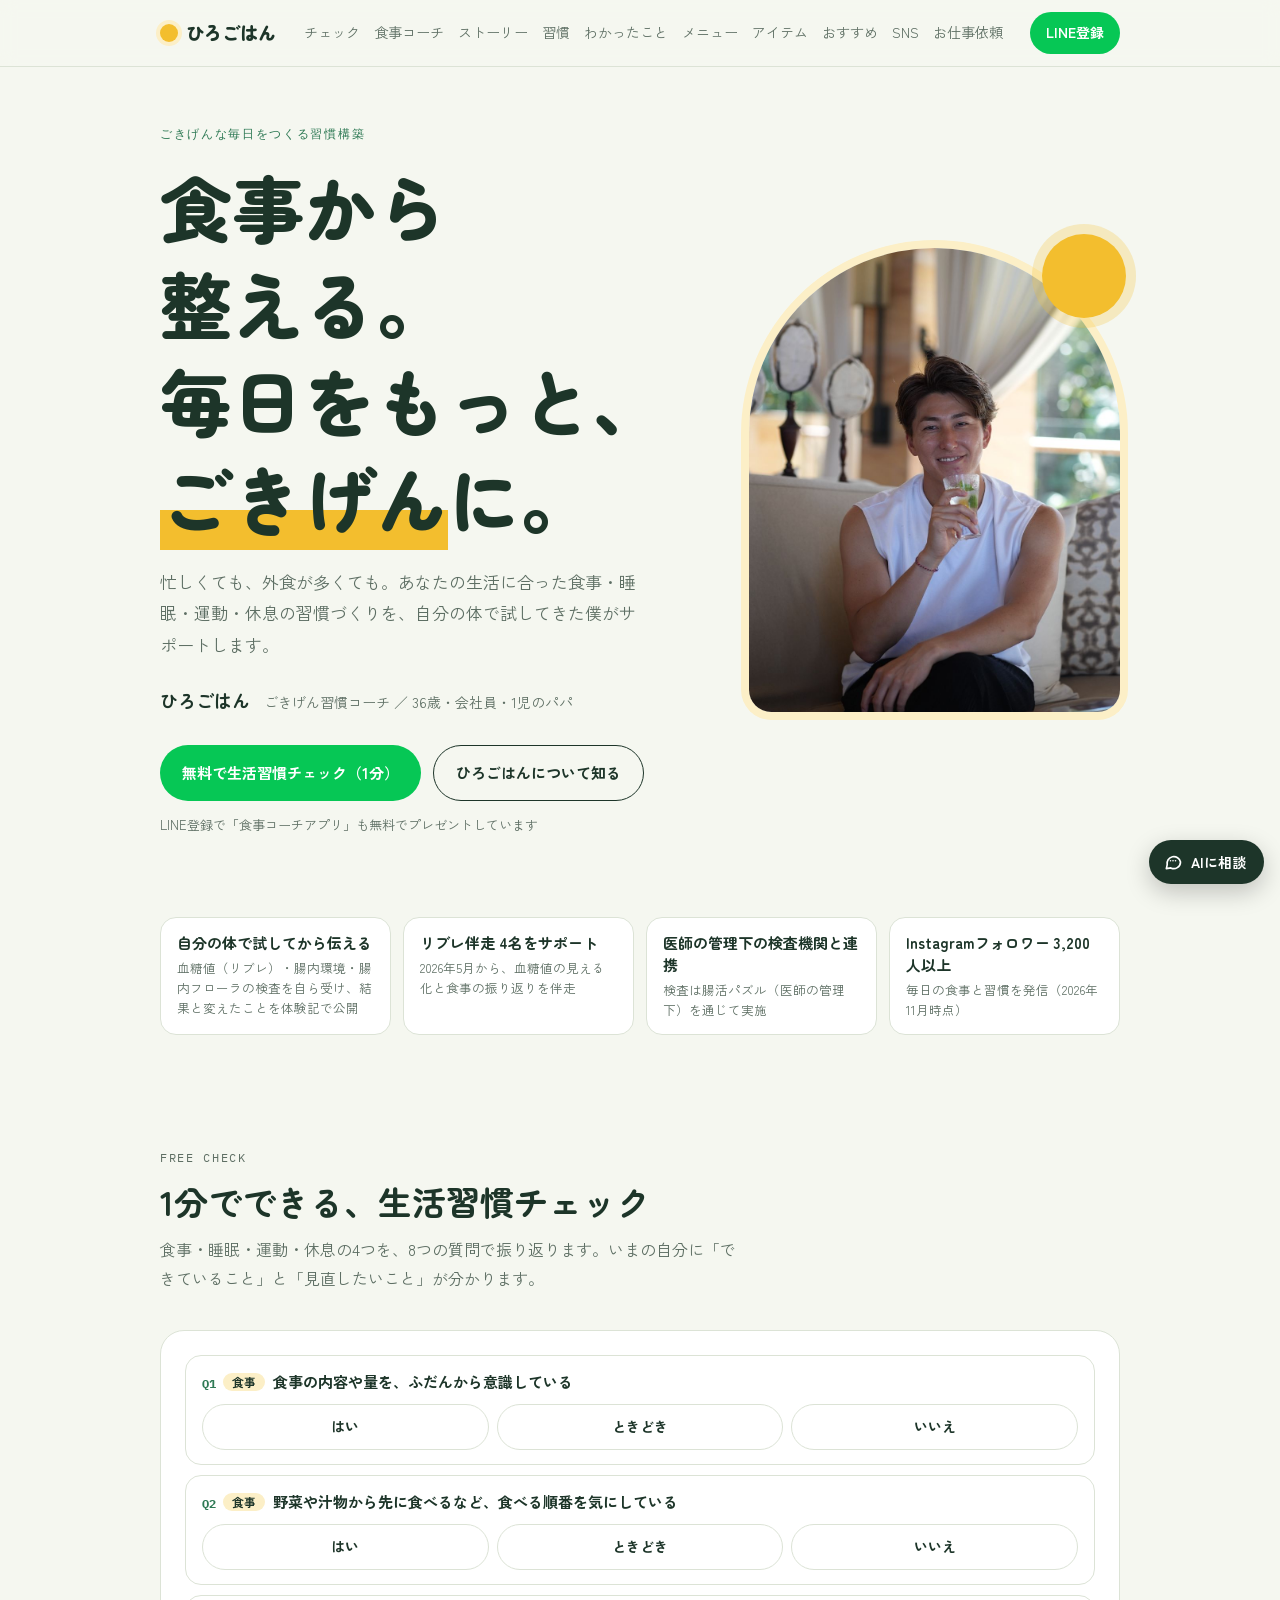
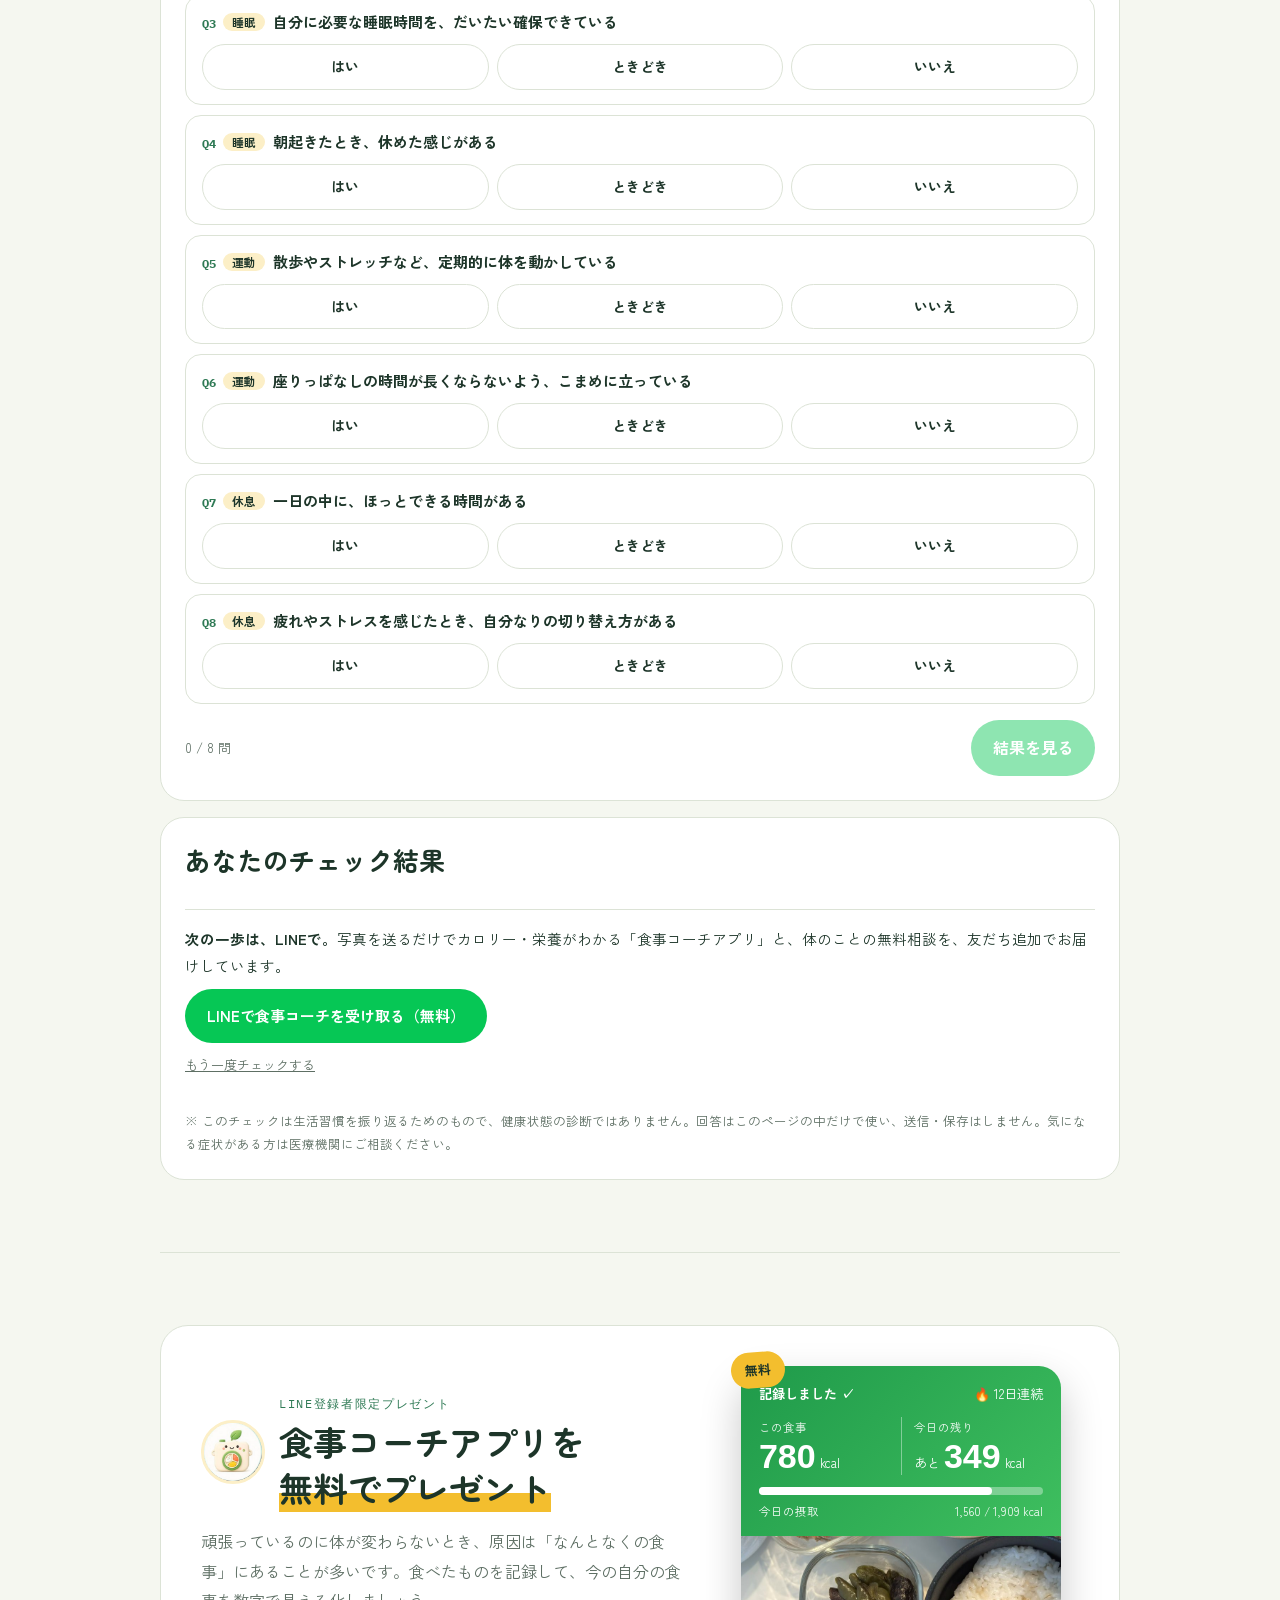
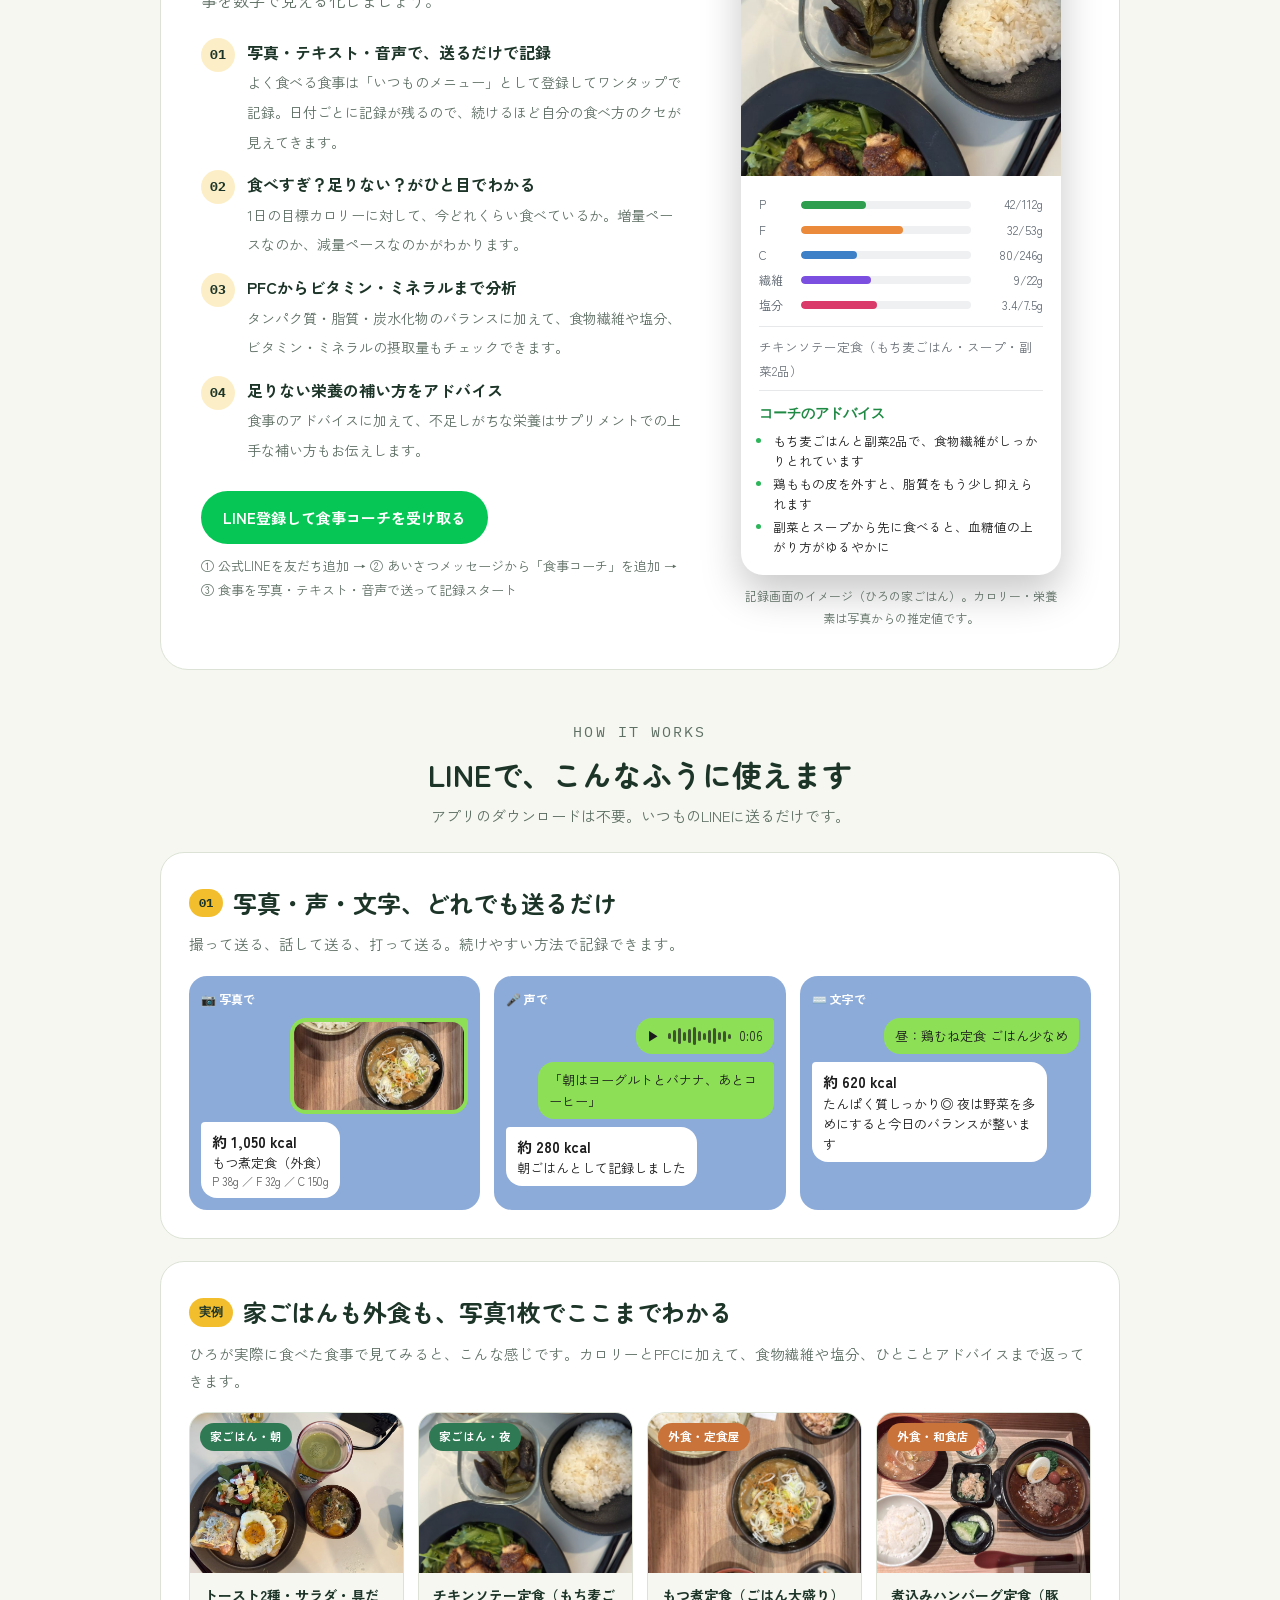
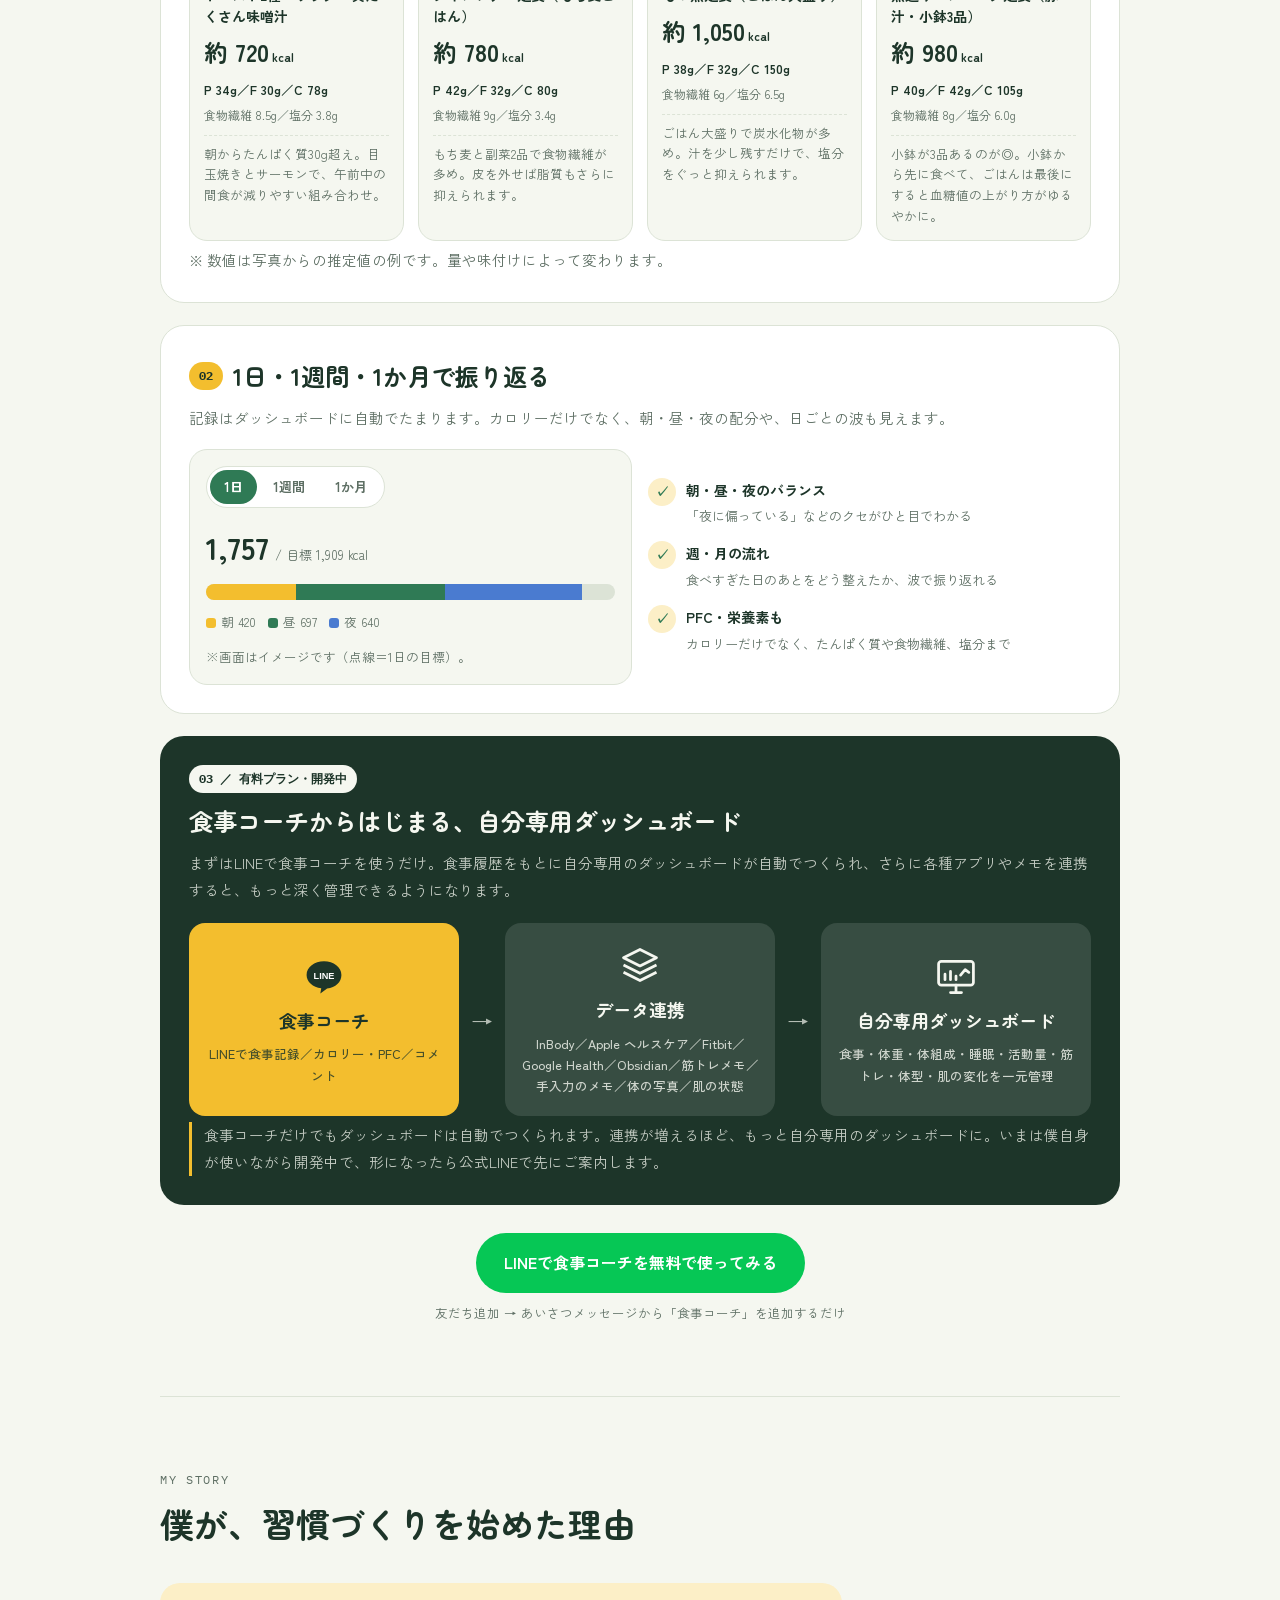
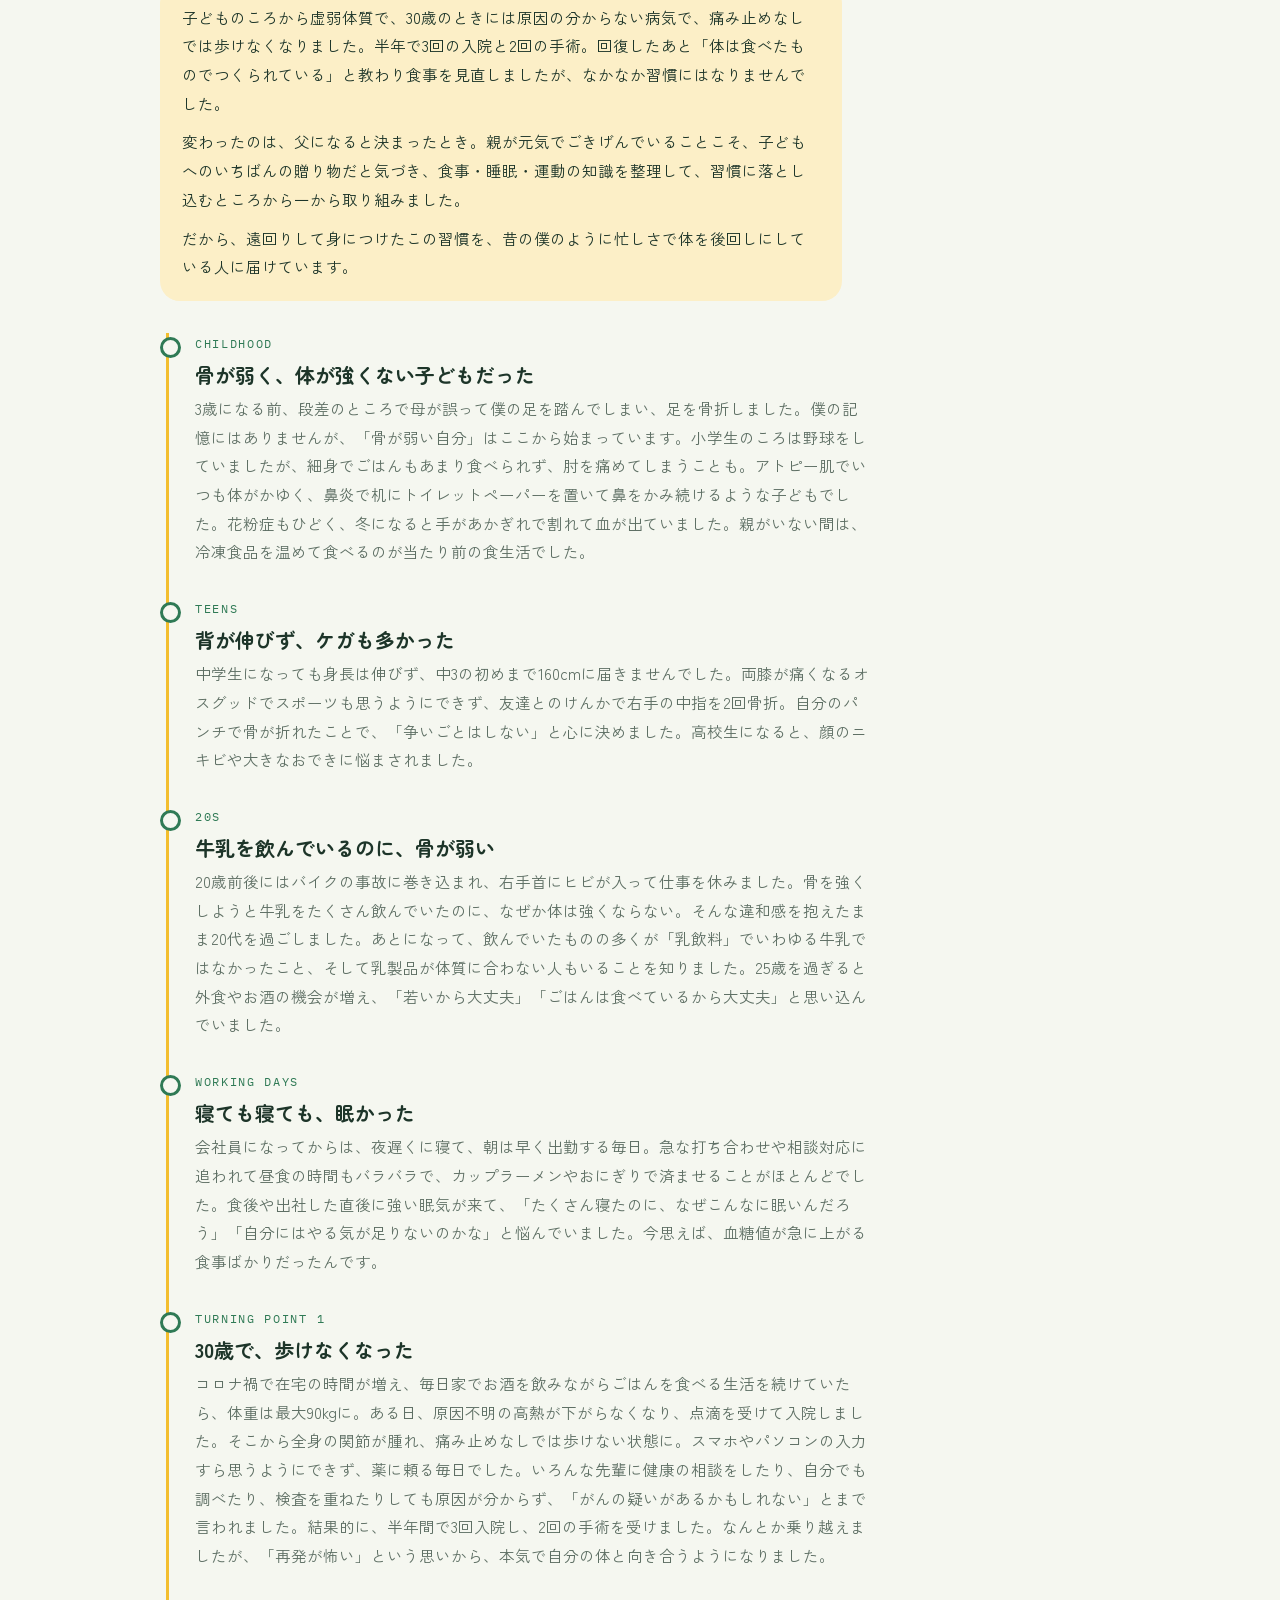
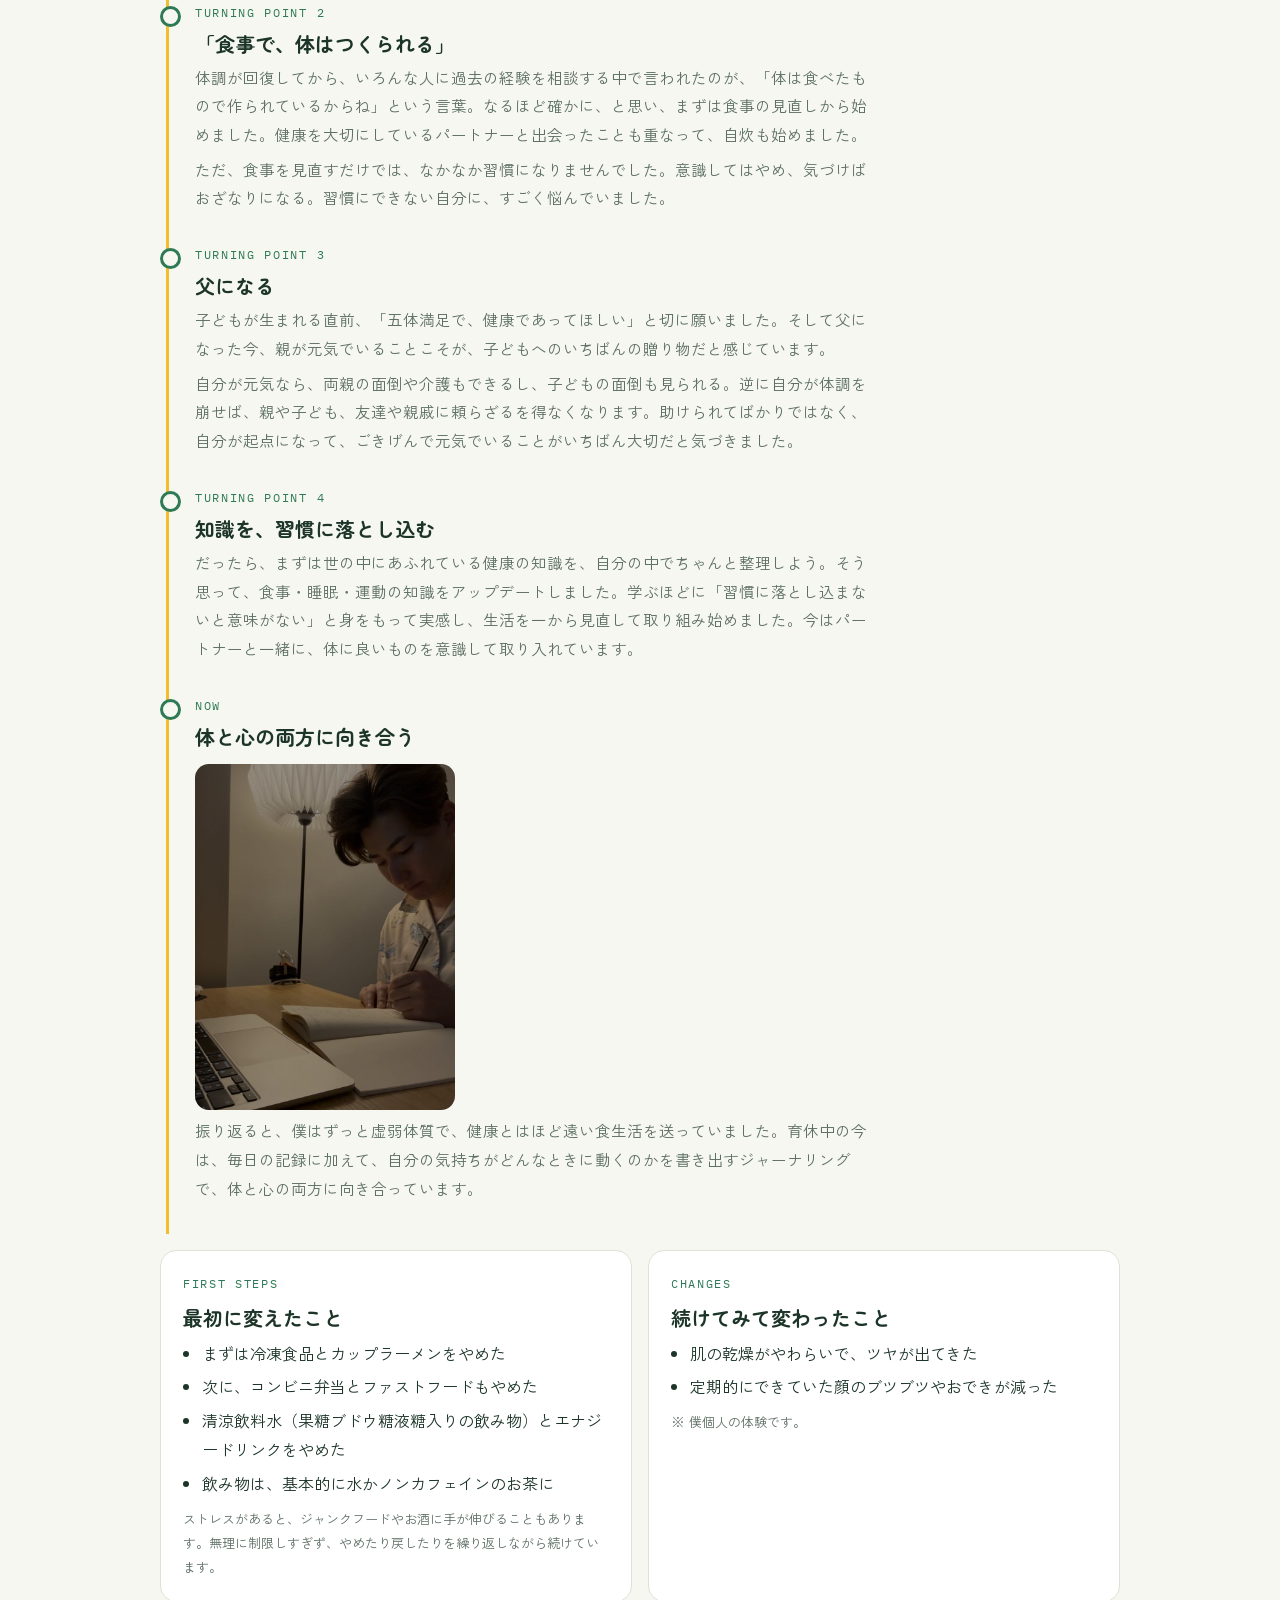
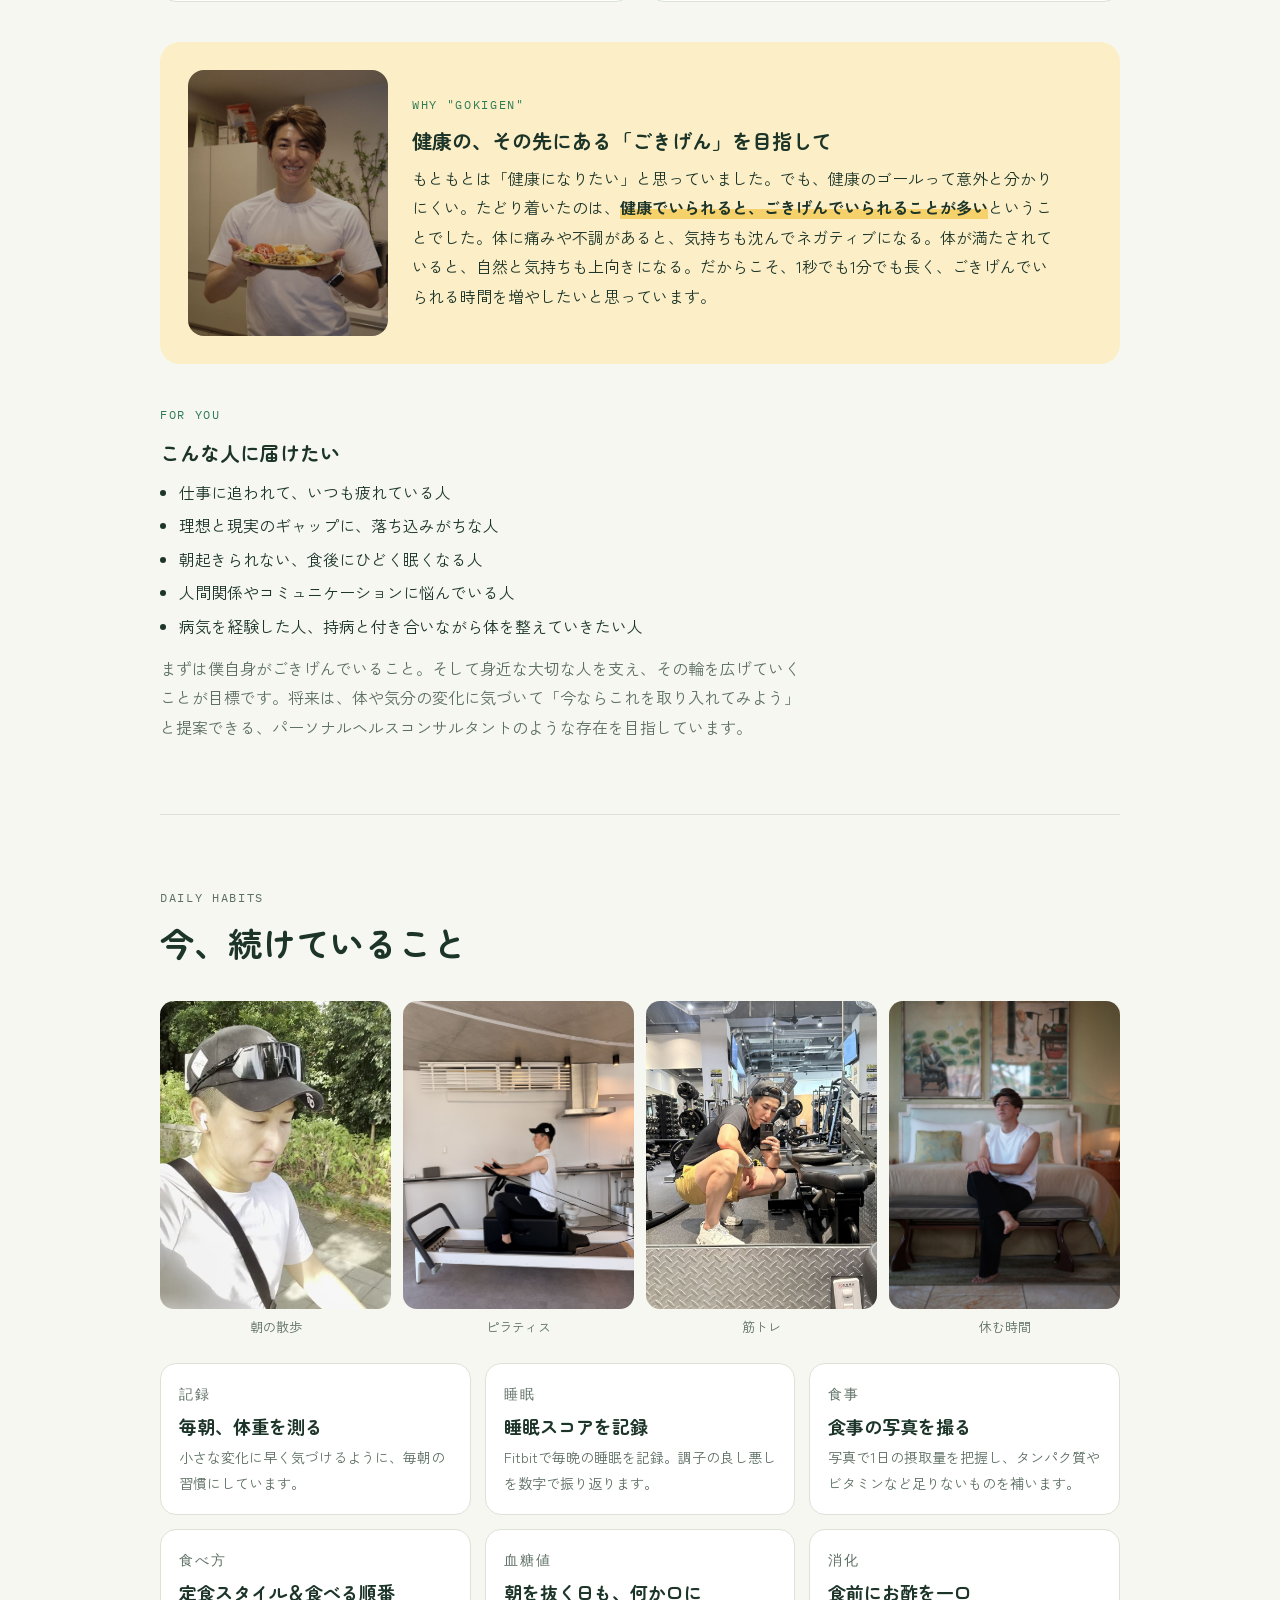
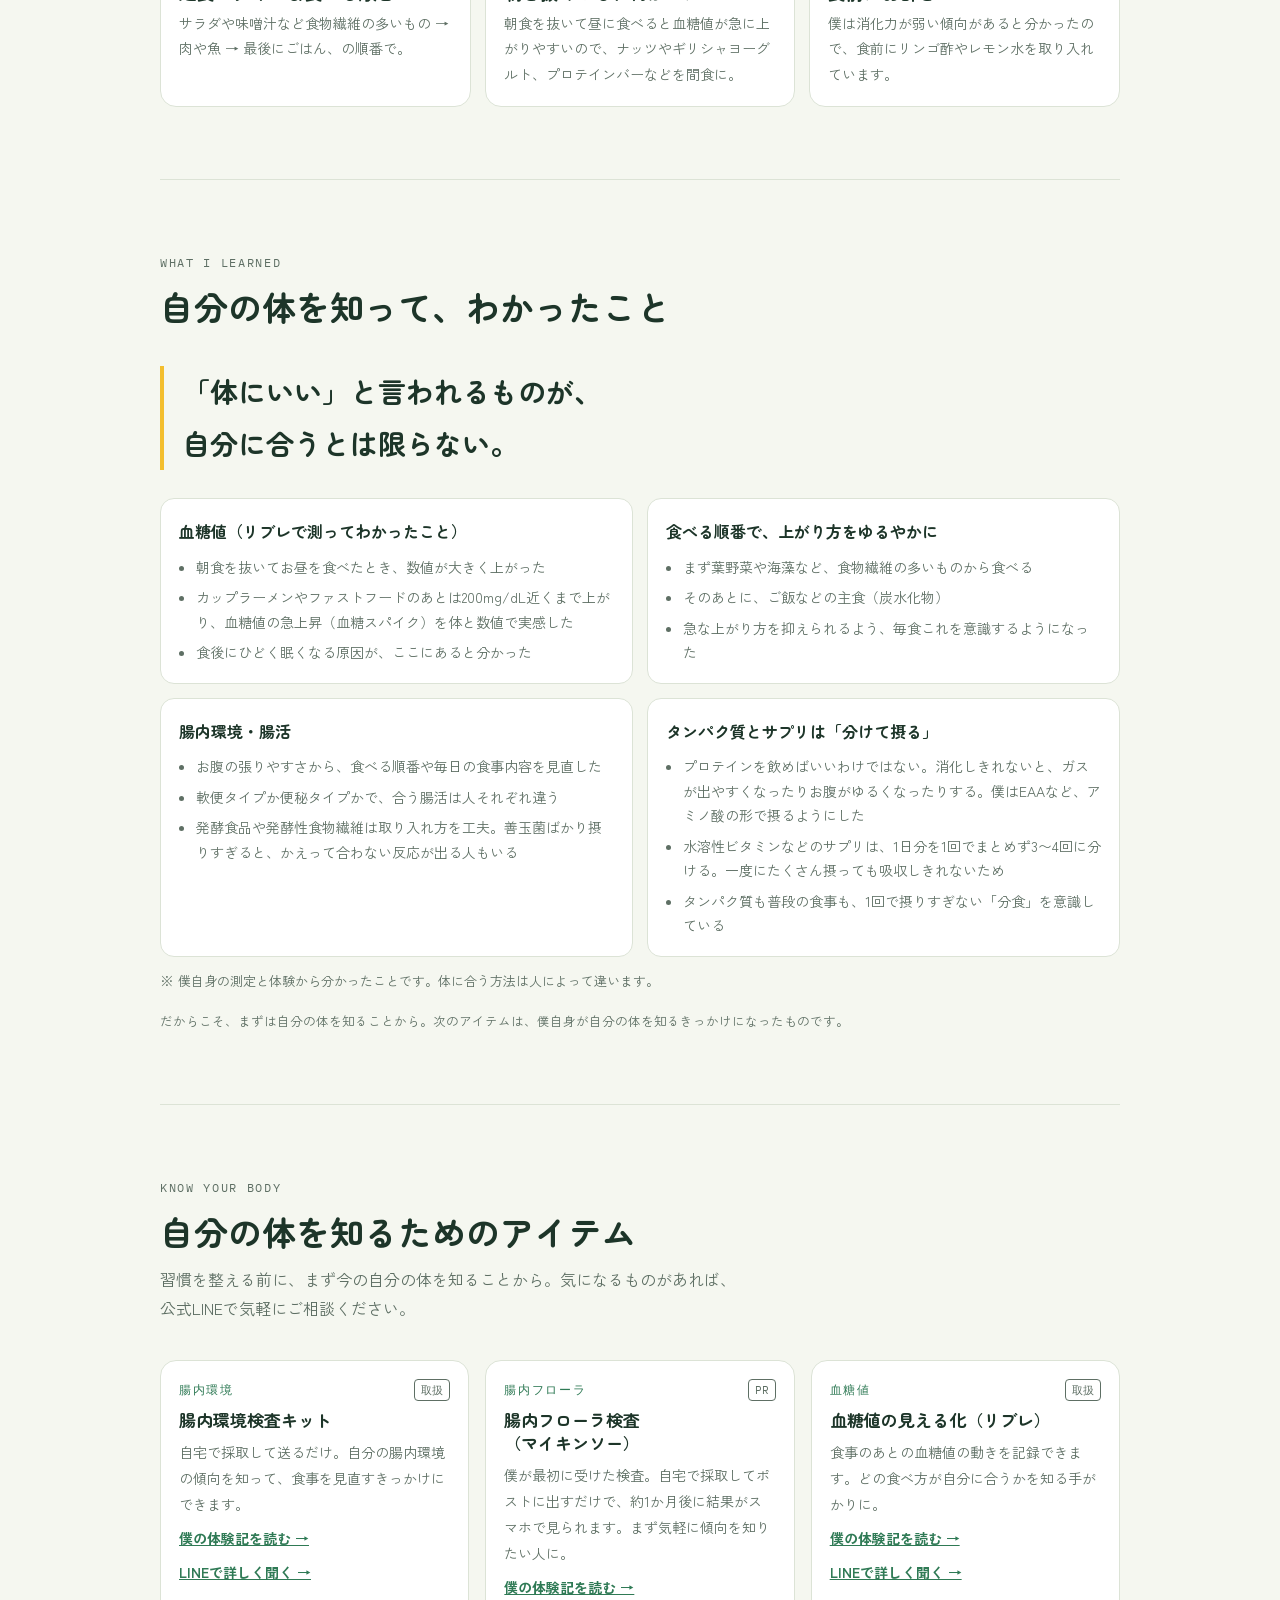
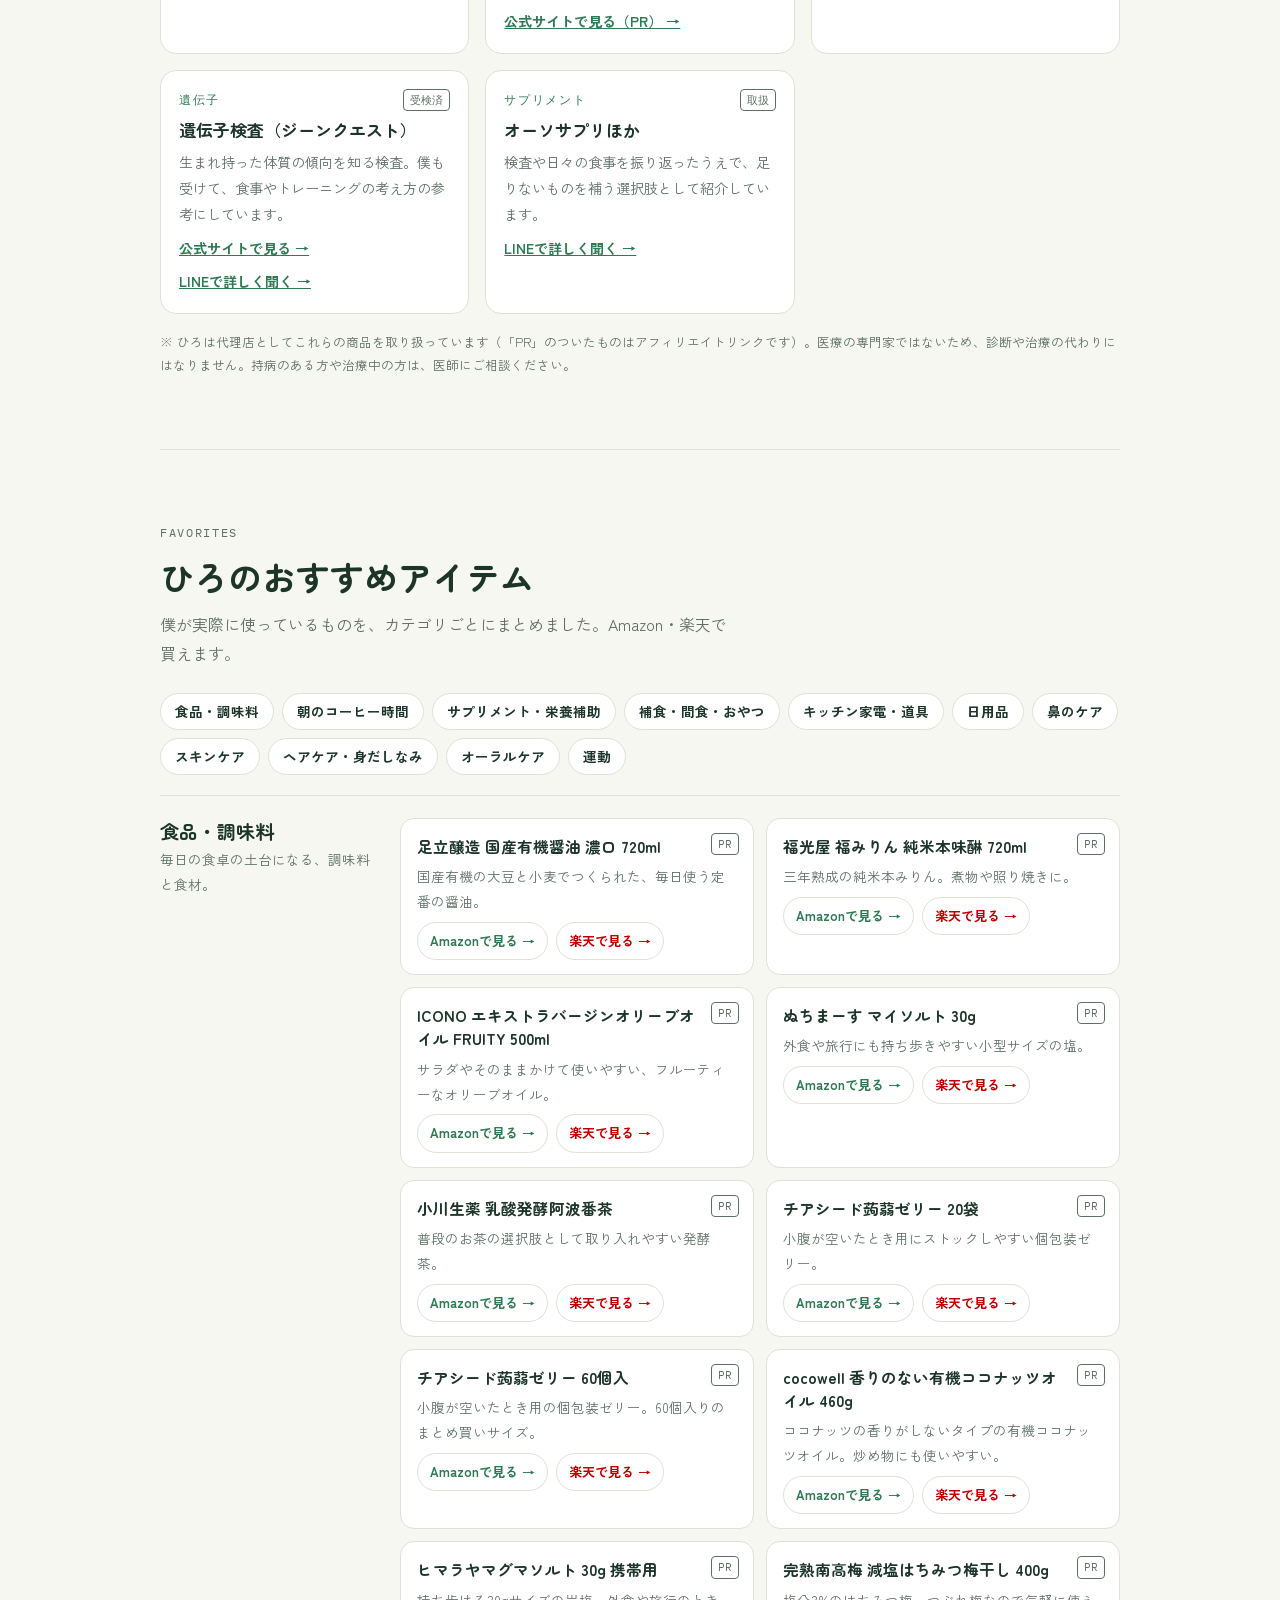
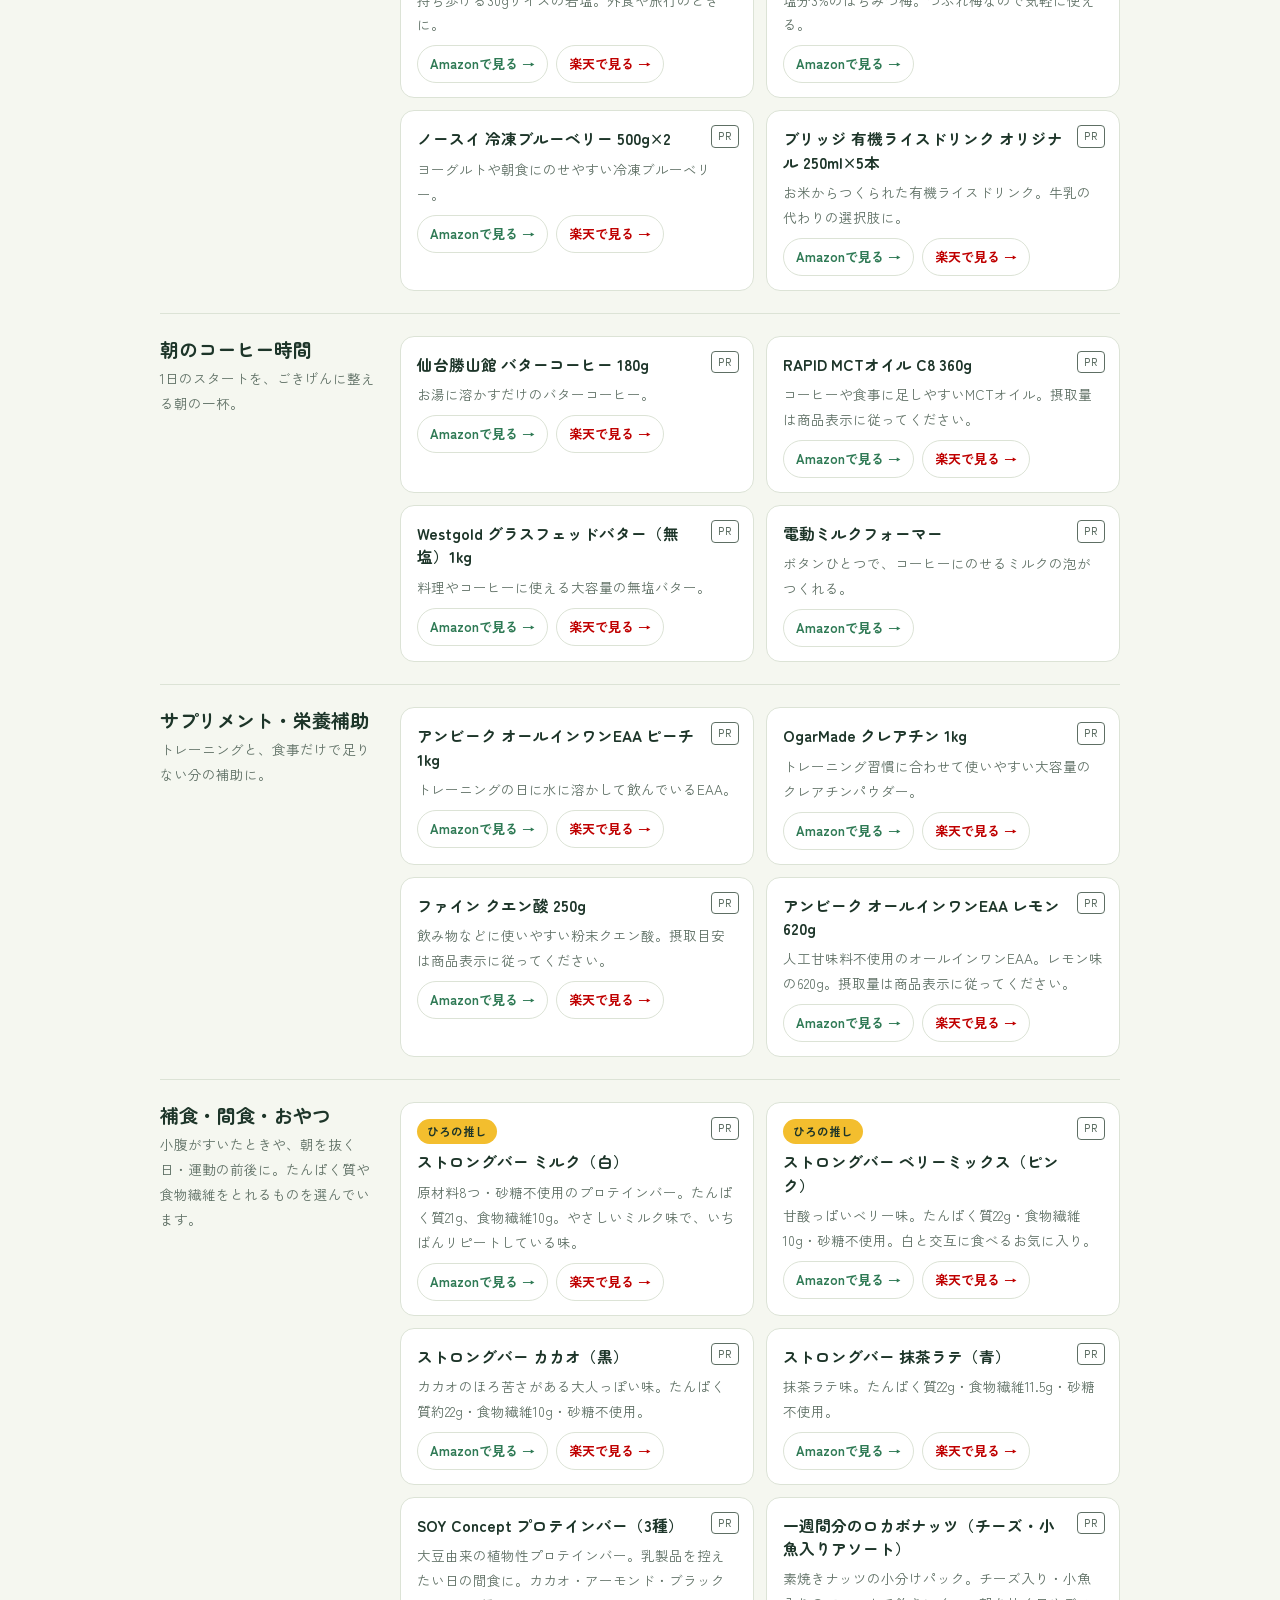
==== commit 6b116eb6: "ストーリーを補足：半年で3回入院・2回手術、食事の見直しが習慣にならなかった時期、父になって気づいたこと、知識を習慣に落とし込む（Turning Point 4） Co-Authored-By: Cl" ====
--- a/index.html
+++ b/index.html
@@ -604,8 +604,9 @@
       <h2>僕が、習慣づくりを始めた理由</h2>
     </div>
     <div class="story-sum">
-      <p>子どものころから虚弱体質で、30歳のとき原因不明の病気で入院し、痛み止めなしでは歩けなくなりました。そこで「体は食べたものでつくられる」と知り、食事と習慣を一から見直しました。父になった今、親が健康でごきげんでいることが、子どもへのいちばんの贈り物だと思っています。</p>
-      <p>だから、遠回りして身につけた習慣を、昔の僕のように忙しくて体を後回しにしている人に届けています。</p>
+      <p>子どものころから虚弱体質で、30歳のときには原因の分からない病気で、痛み止めなしでは歩けなくなりました。半年で3回の入院と2回の手術。回復したあと「体は食べたものでつくられている」と教わり食事を見直しましたが、なかなか習慣にはなりませんでした。</p>
+      <p>変わったのは、父になると決まったとき。親が元気でごきげんでいることこそ、子どもへのいちばんの贈り物だと気づき、食事・睡眠・運動の知識を整理して、習慣に落とし込むところから一から取り組みました。</p>
+      <p>だから、遠回りして身につけたこの習慣を、昔の僕のように忙しさで体を後回しにしている人に届けています。</p>
     </div>
     <ol class="story">
       <li>
@@ -631,17 +632,22 @@
       <li>
         <p class="eyebrow">Turning Point 1</p>
         <h3>30歳で、歩けなくなった</h3>
-        <p>コロナ禍で在宅の時間が増え、毎日家でお酒を飲みながらごはんを食べる生活を続けていたら、体重は最大90kgに。ある日、原因不明の高熱が下がらなくなり、点滴を受けて2泊3日の入院をしました。そこから全身の関節が腫れ、痛み止めなしでは歩けない状態に。スマホやパソコンの入力すら思うようにできず、薬に頼る毎日でした。2回の手術を経て乗り越えることができましたが、「再発が怖い」という思いから、本気で自分の体と向き合うようになりました。</p>
+        <p>コロナ禍で在宅の時間が増え、毎日家でお酒を飲みながらごはんを食べる生活を続けていたら、体重は最大90kgに。ある日、原因不明の高熱が下がらなくなり、点滴を受けて入院しました。そこから全身の関節が腫れ、痛み止めなしでは歩けない状態に。スマホやパソコンの入力すら思うようにできず、薬に頼る毎日でした。いろんな先輩に健康の相談をしたり、自分でも調べたり、検査を重ねたりしても原因が分からず、「がんの疑いがあるかもしれない」とまで言われました。結果的に、半年間で3回入院し、2回の手術を受けました。なんとか乗り越えましたが、「再発が怖い」という思いから、本気で自分の体と向き合うようになりました。</p>
       </li>
       <li>
         <p class="eyebrow">Turning Point 2</p>
         <h3>「食事で、体はつくられる」</h3>
-        <p>病気を乗り越えたあと、健康を大切にしているパートナーと出会い、「食事で自分の体が作られている」という言葉を聞いたことがきっかけで、自炊を始めました。</p>
+        <p>体調が回復してから、いろんな人に過去の経験を相談する中で言われたのが、「体は食べたもので作られているからね」という言葉。なるほど確かに、と思い、まずは食事の見直しから始めました。健康を大切にしているパートナーと出会ったことも重なって、自炊も始めました。</p><p>ただ、食事を見直すだけでは、なかなか習慣になりませんでした。意識してはやめ、気づけばおざなりになる。習慣にできない自分に、すごく悩んでいました。</p>
       </li>
       <li>
         <p class="eyebrow">Turning Point 3</p>
         <h3>父になる</h3>
-        <p>子どもが生まれると分かったとき、親が健康で、機嫌よく過ごしていることこそが、子どもにとっていちばん良い影響になると考えました。今はパートナーと一緒に、体に良いものを意識して取り入れています。</p>
+        <p>子どもが生まれる直前、「五体満足で、健康であってほしい」と切に願いました。そして父になった今、親が元気でいることこそが、子どもへのいちばんの贈り物だと感じています。</p><p>自分が元気なら、両親の面倒や介護もできるし、子どもの面倒も見られる。逆に自分が体調を崩せば、親や子ども、友達や親戚に頼らざるを得なくなります。助けられてばかりではなく、自分が起点になって、ごきげんで元気でいることがいちばん大切だと気づきました。</p>
+      </li>
+      <li>
+        <p class="eyebrow">Turning Point 4</p>
+        <h3>知識を、習慣に落とし込む</h3>
+        <p>だったら、まずは世の中にあふれている健康の知識を、自分の中でちゃんと整理しよう。そう思って、食事・睡眠・運動の知識をアップデートしました。学ぶほどに「習慣に落とし込まないと意味がない」と身をもって実感し、生活を一から見直して取り組み始めました。今はパートナーと一緒に、体に良いものを意識して取り入れています。</p>
       </li>
       <li>
         <p class="eyebrow">Now</p>
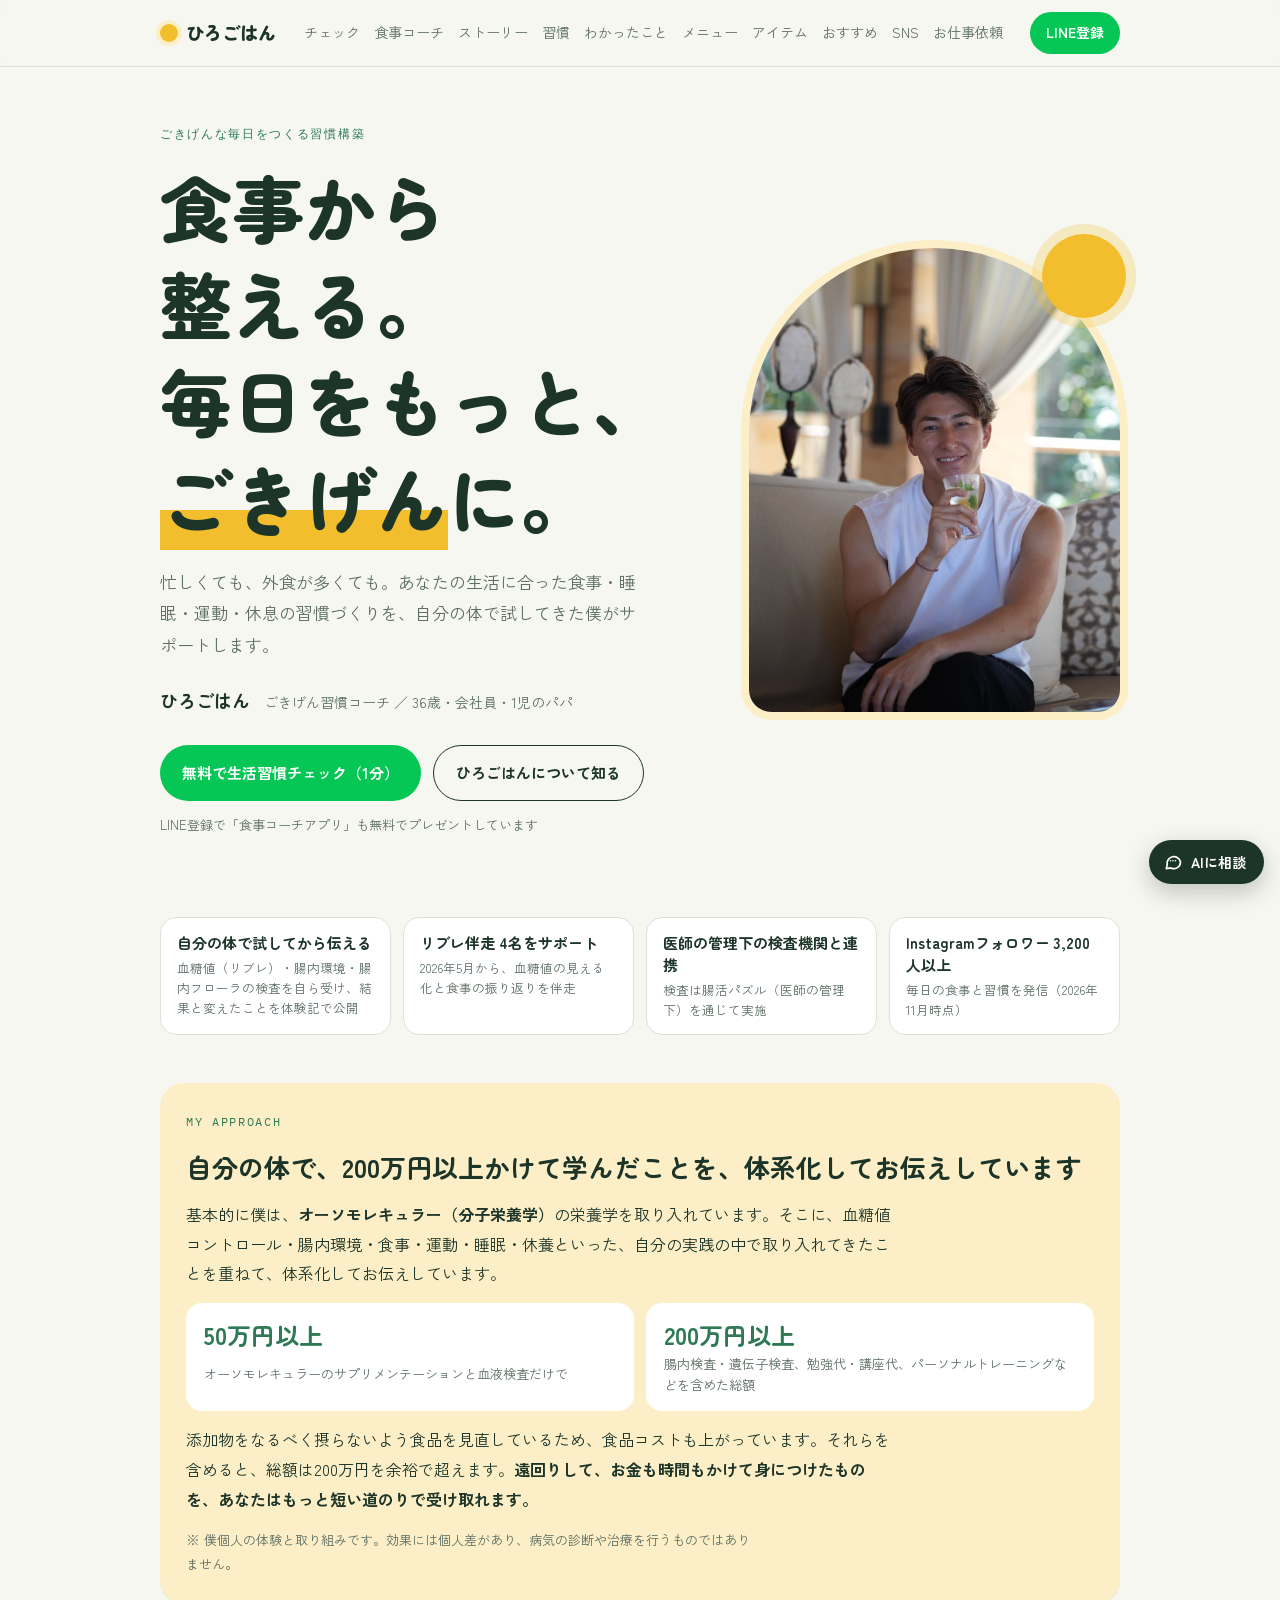
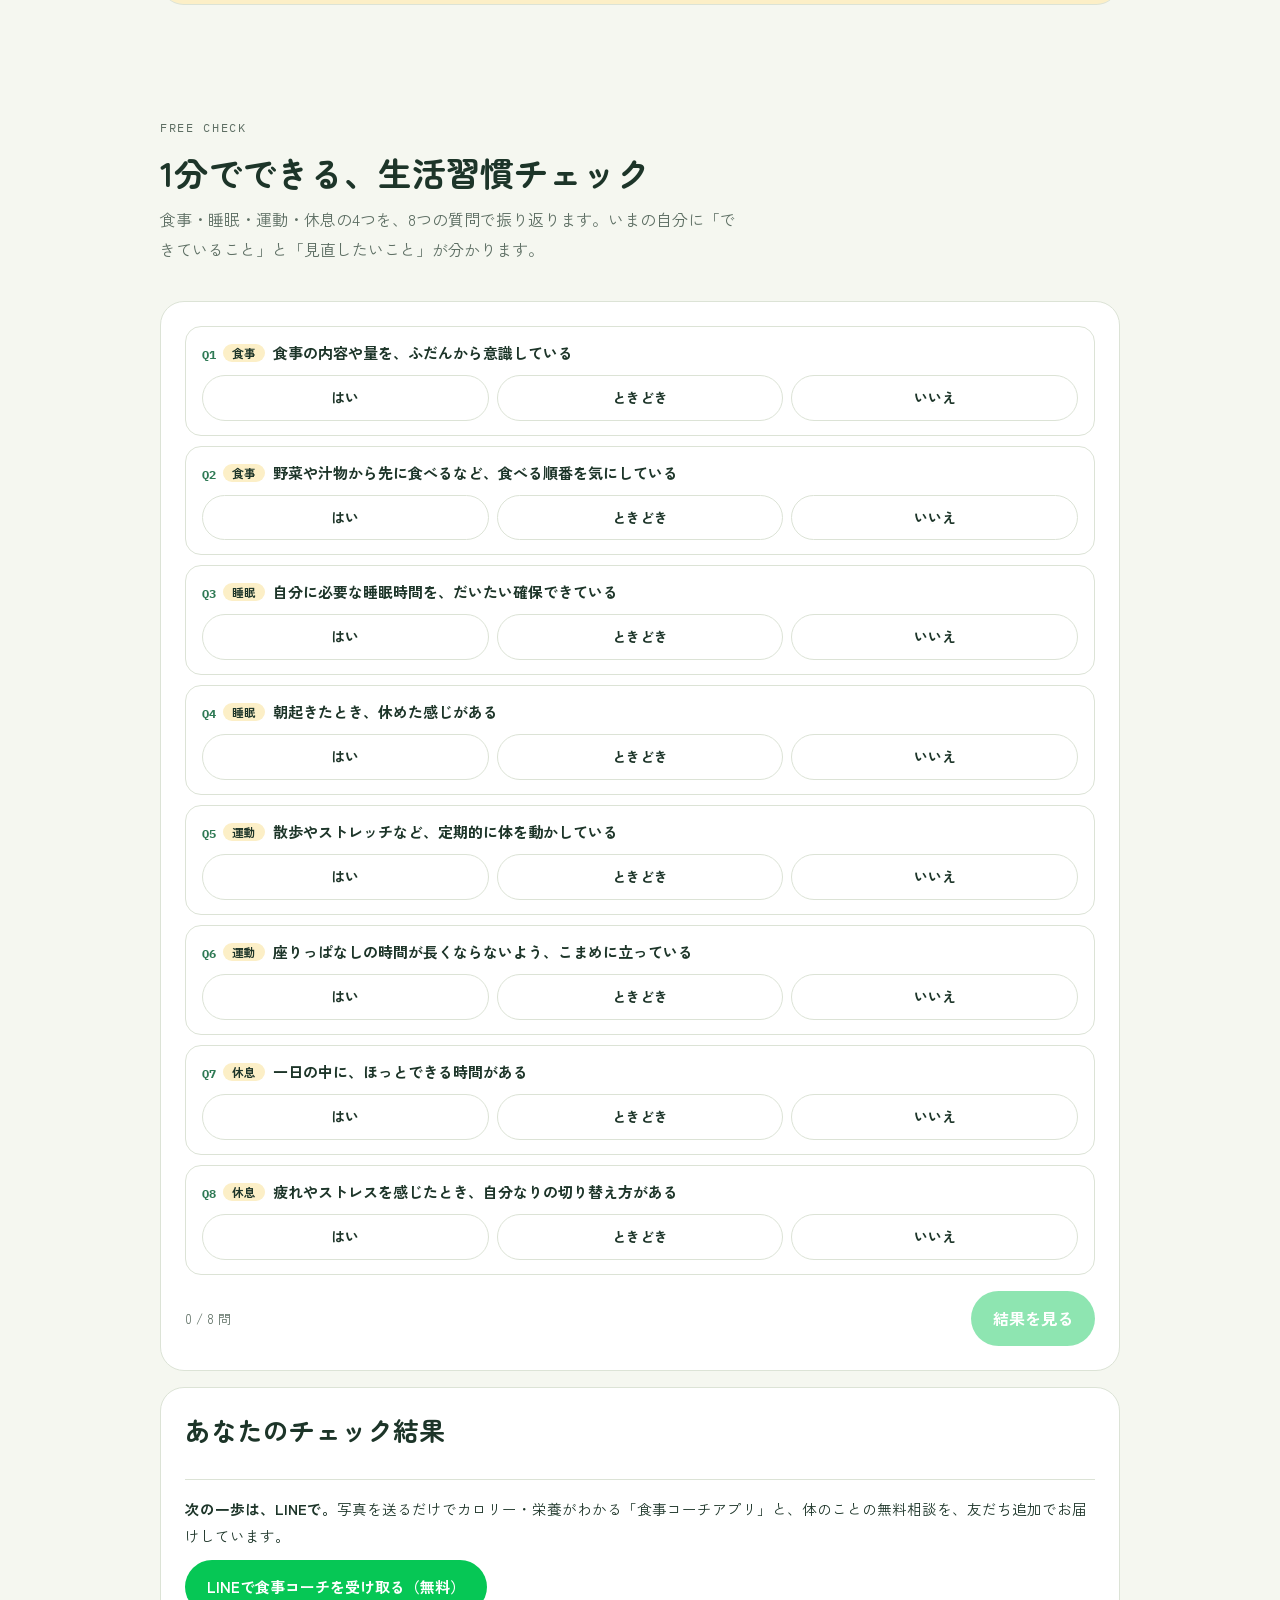
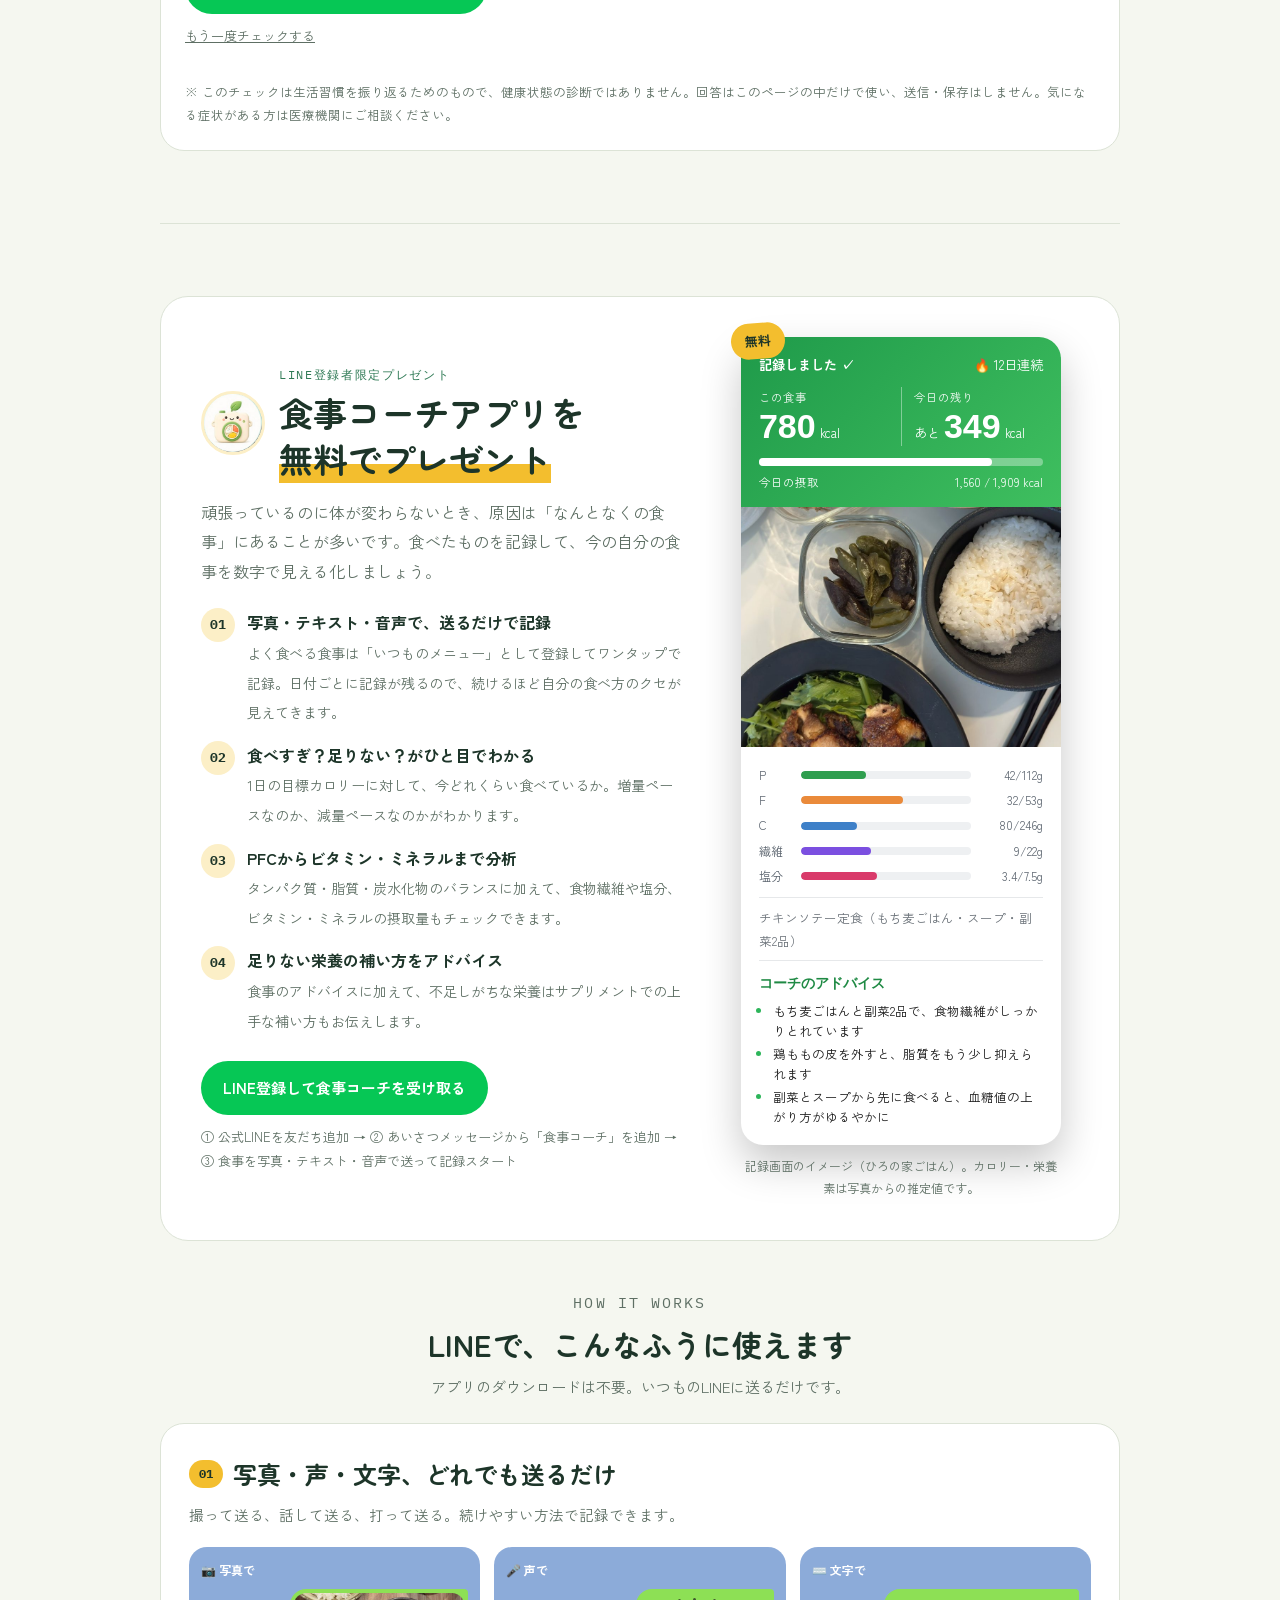
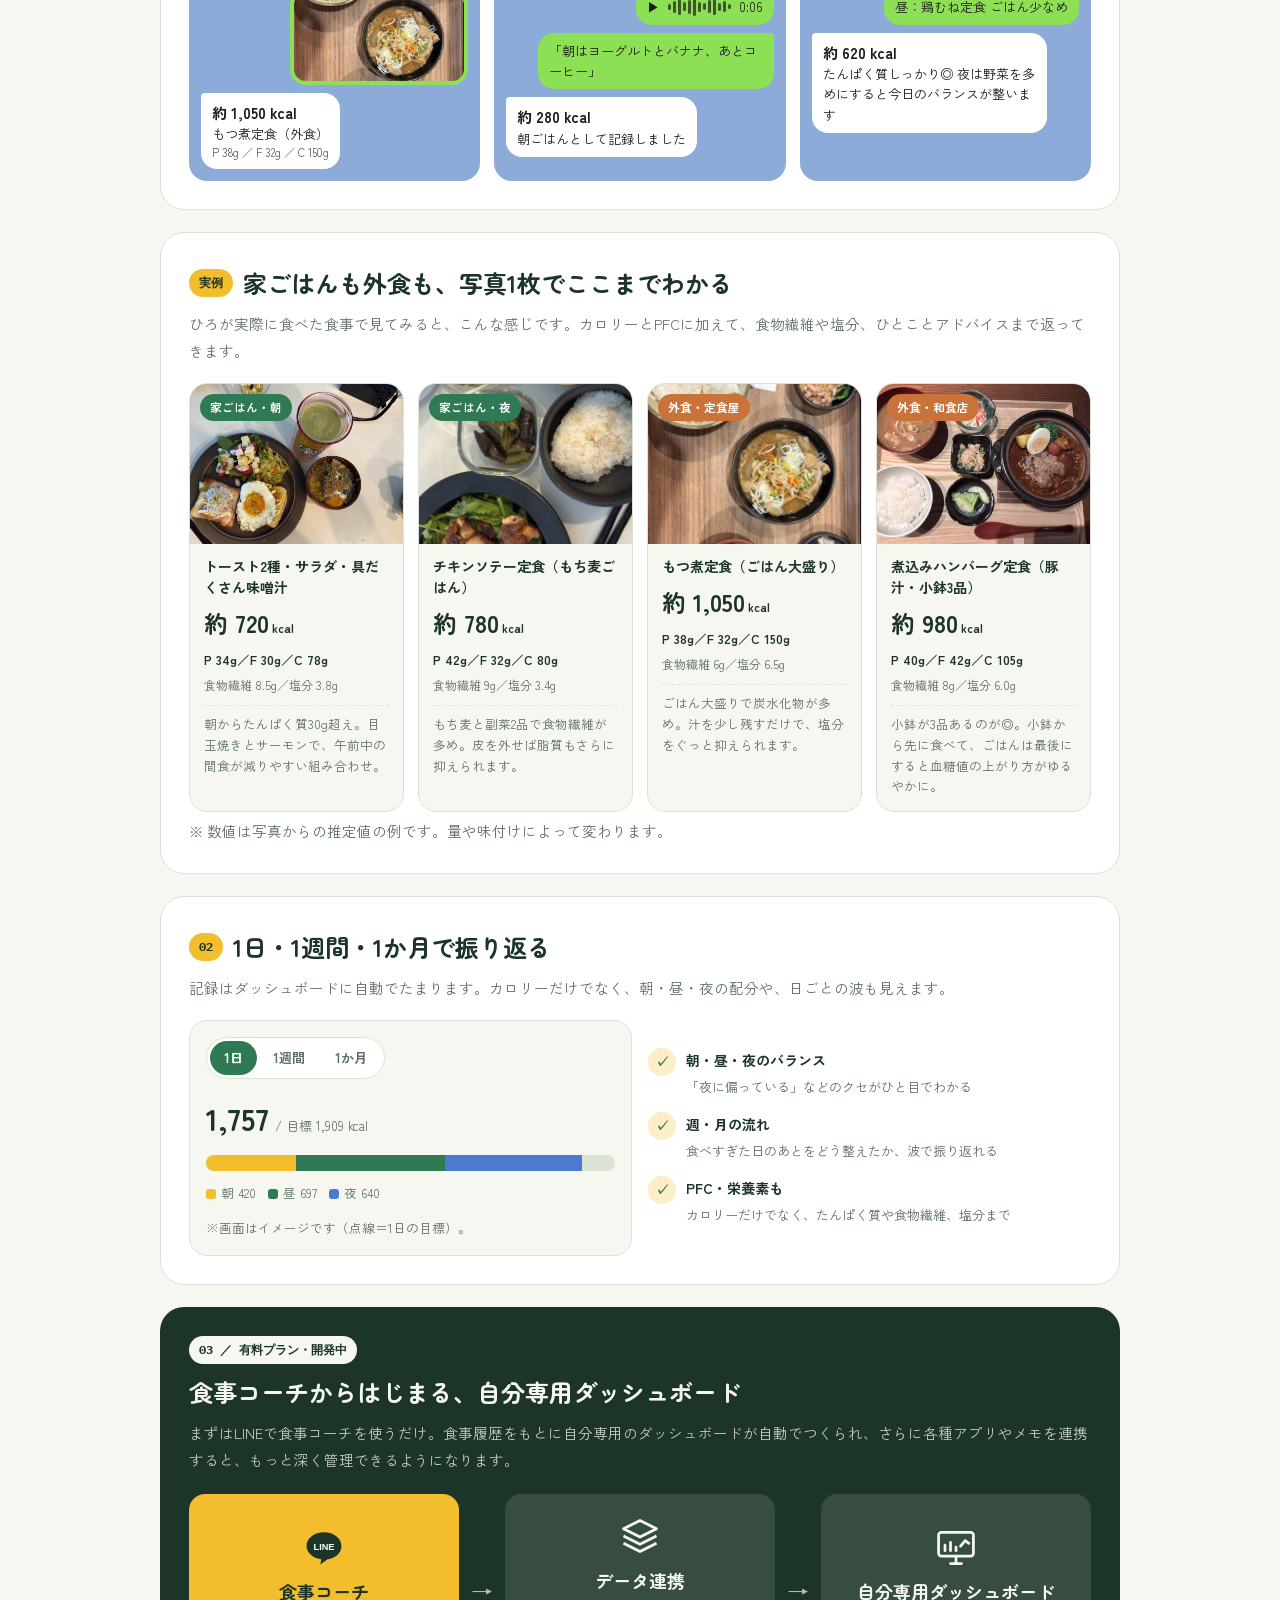
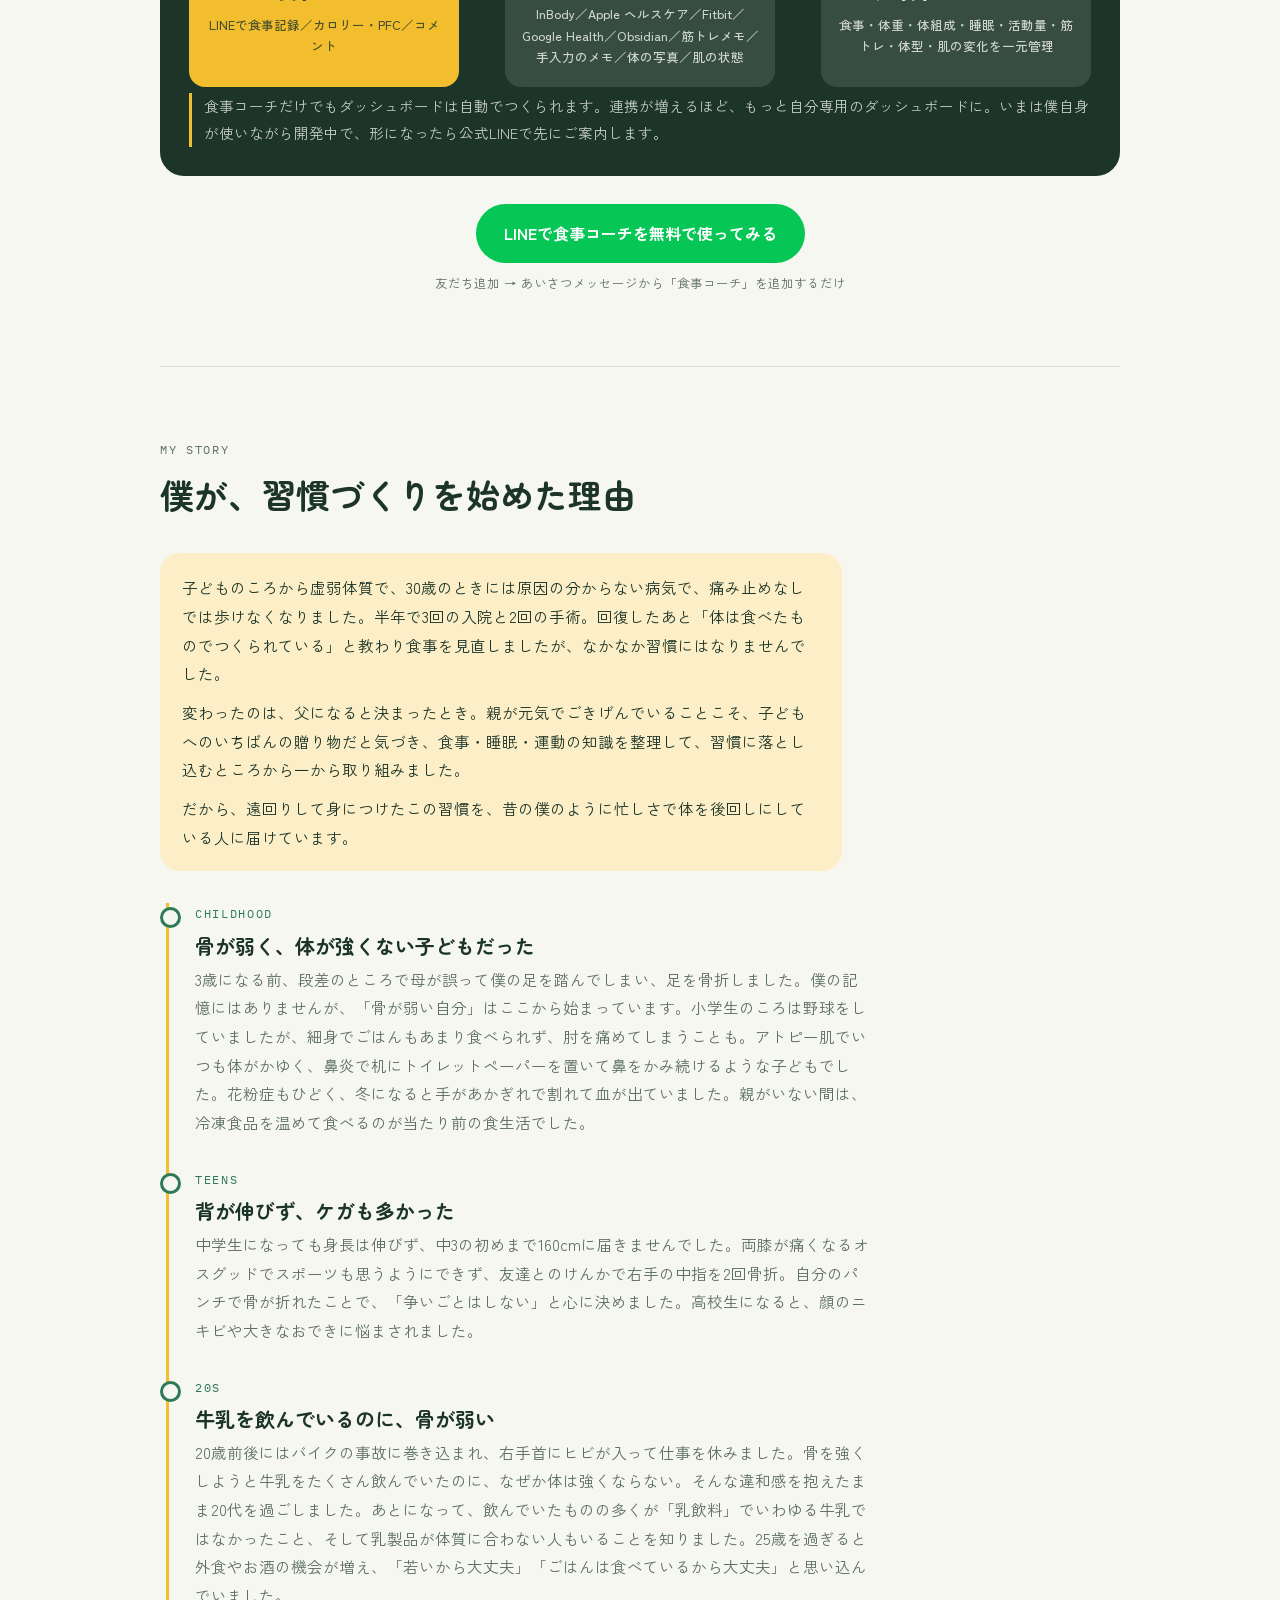
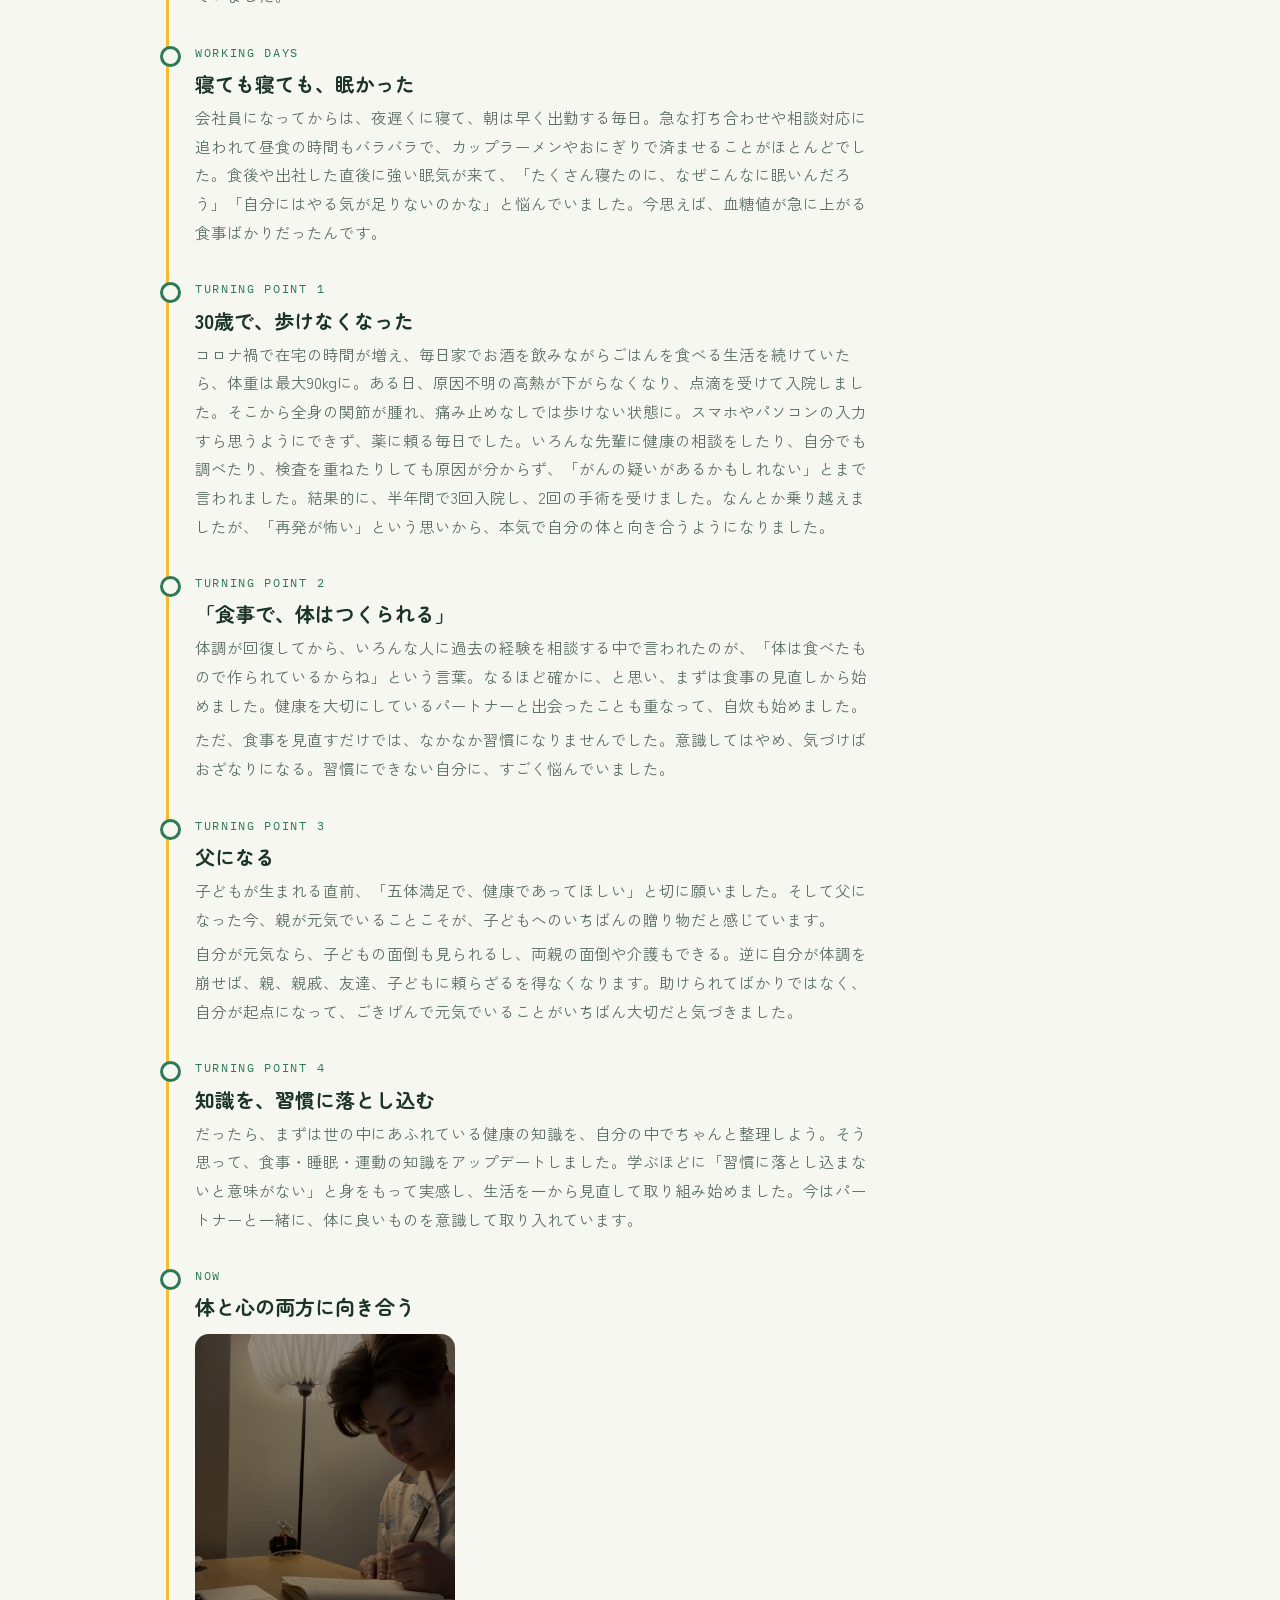
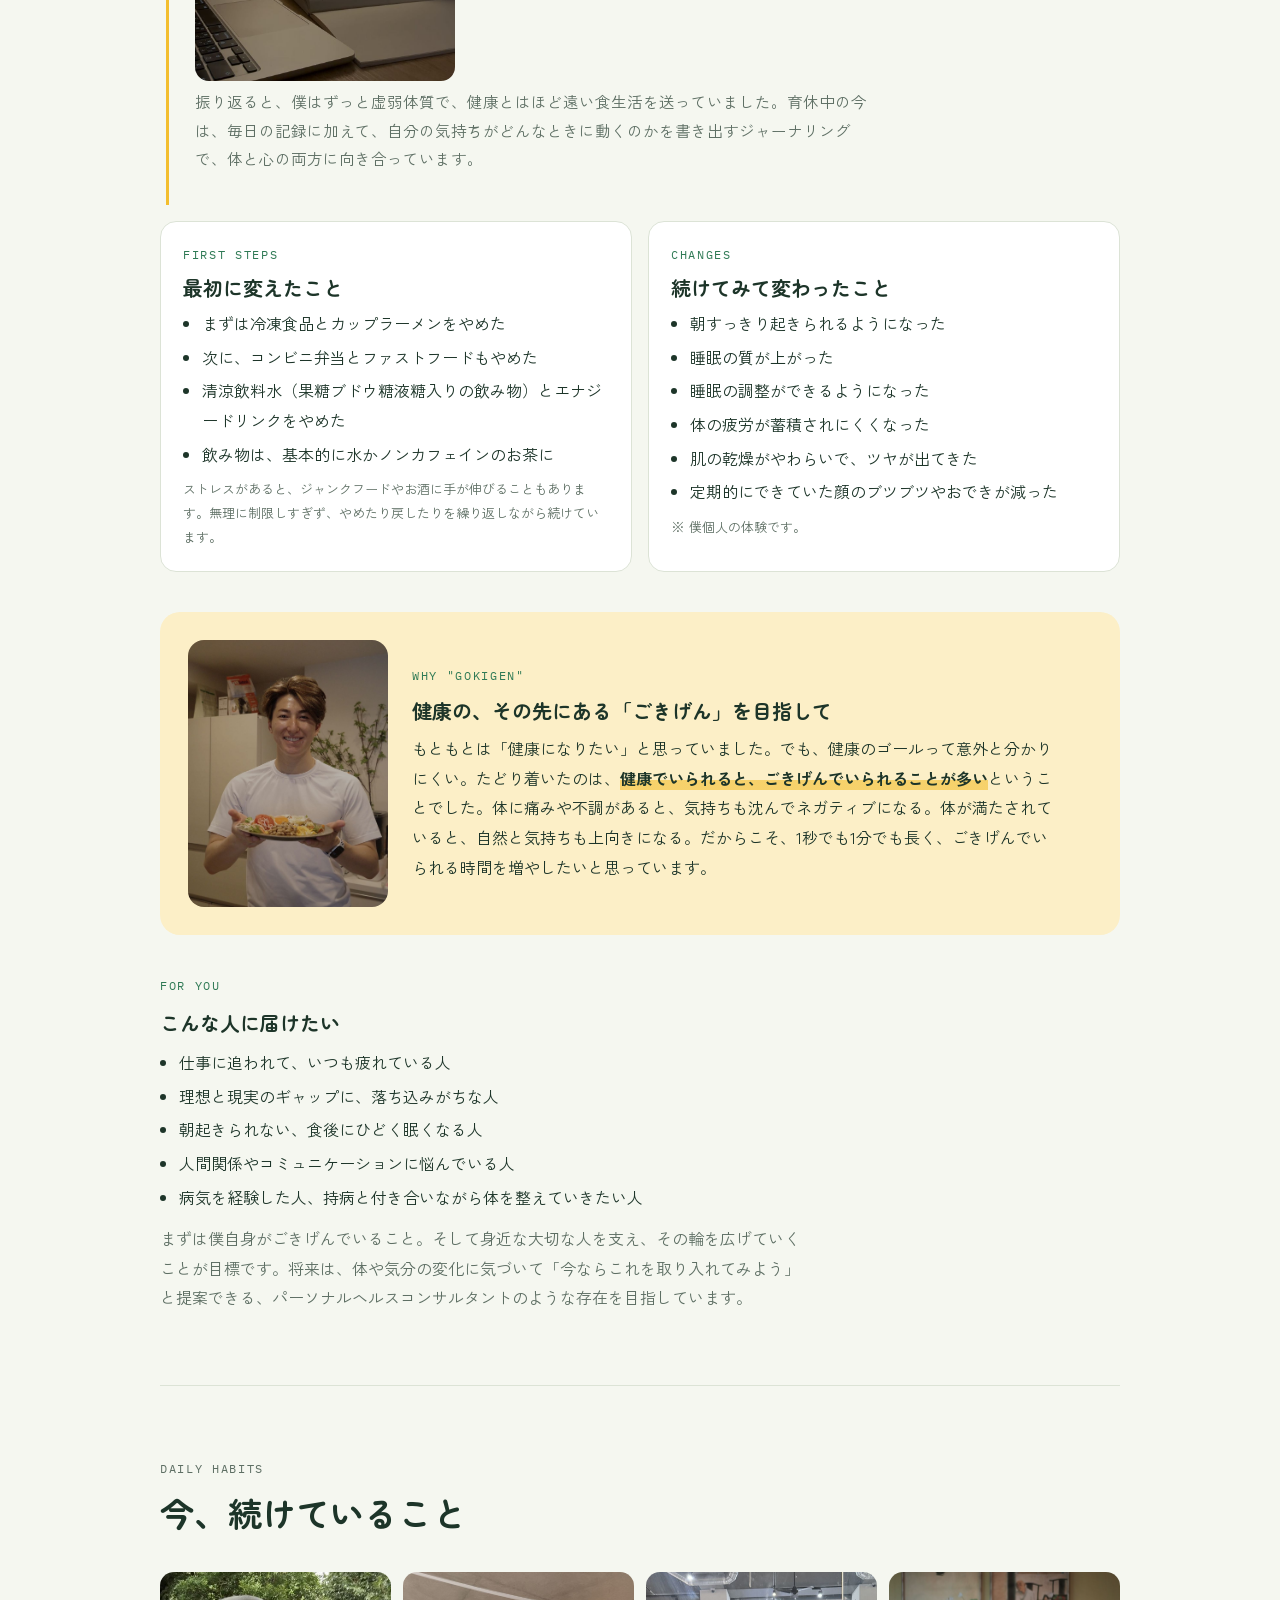
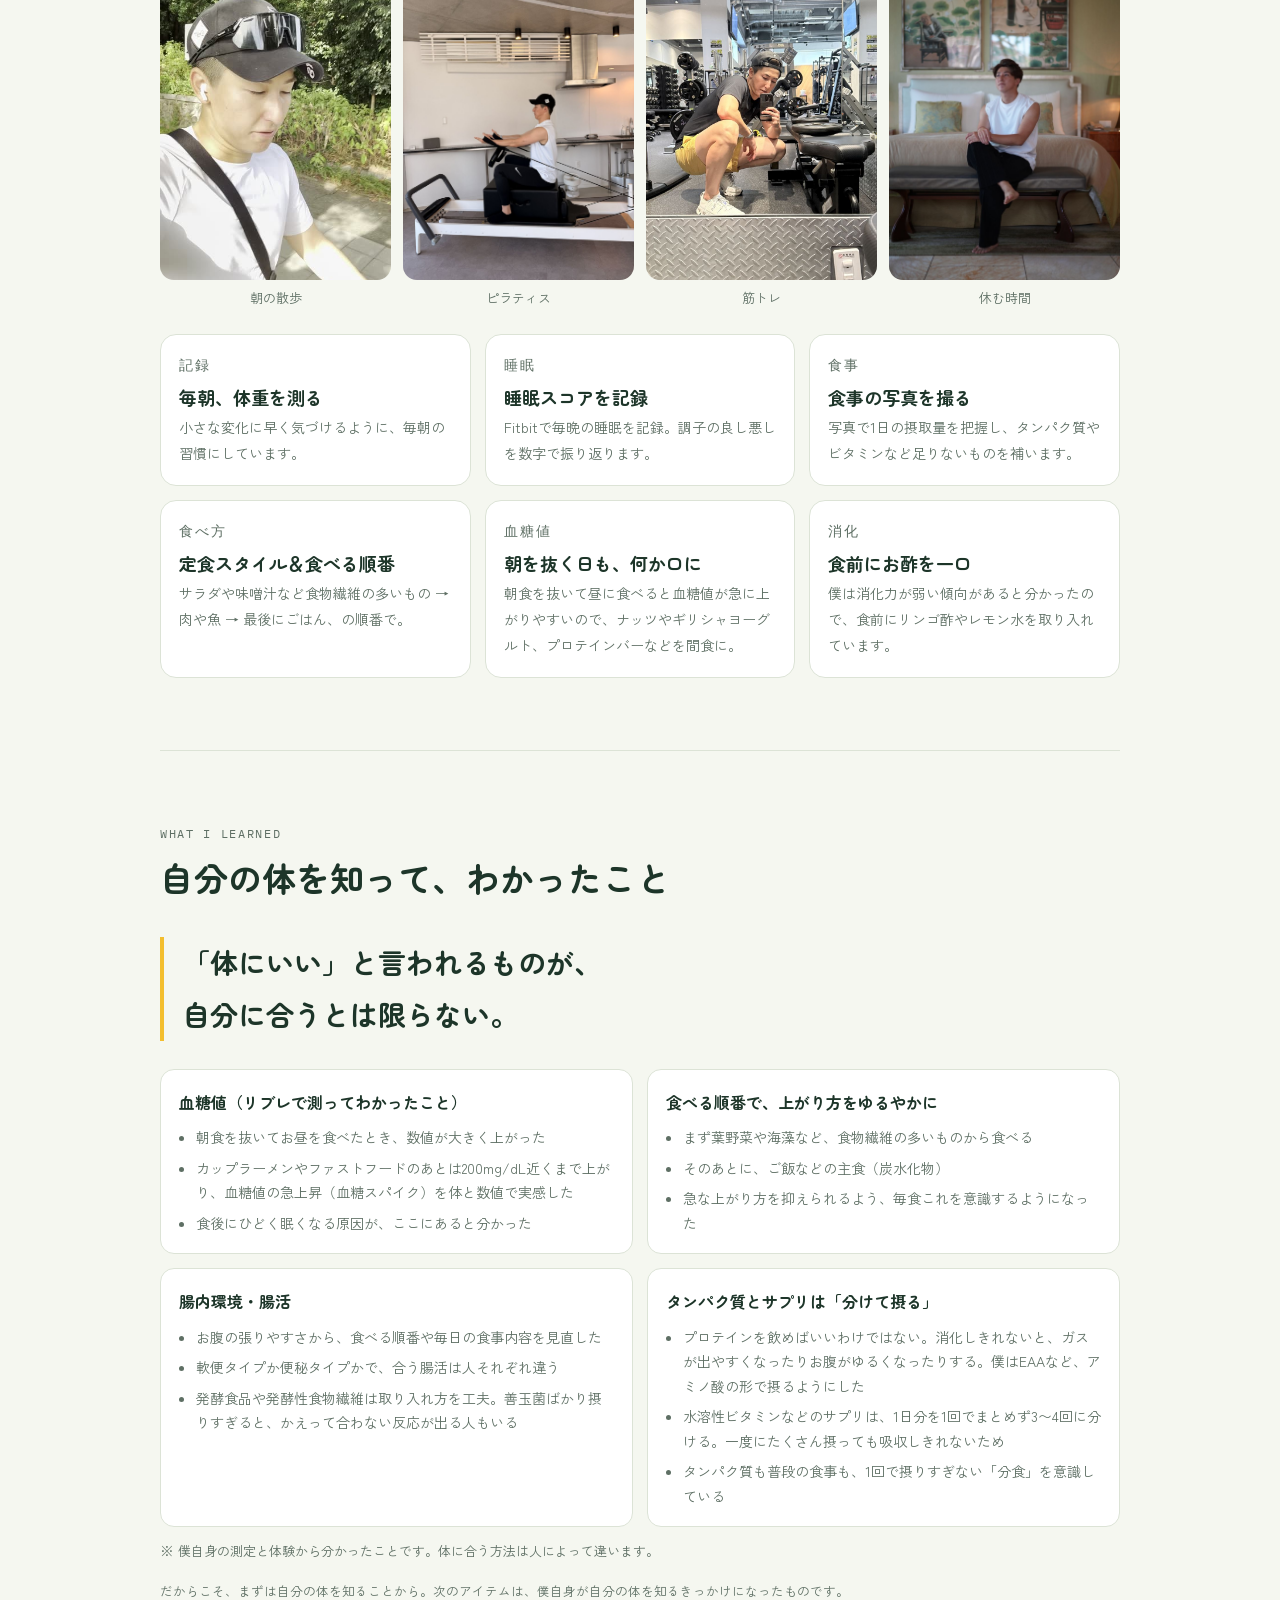
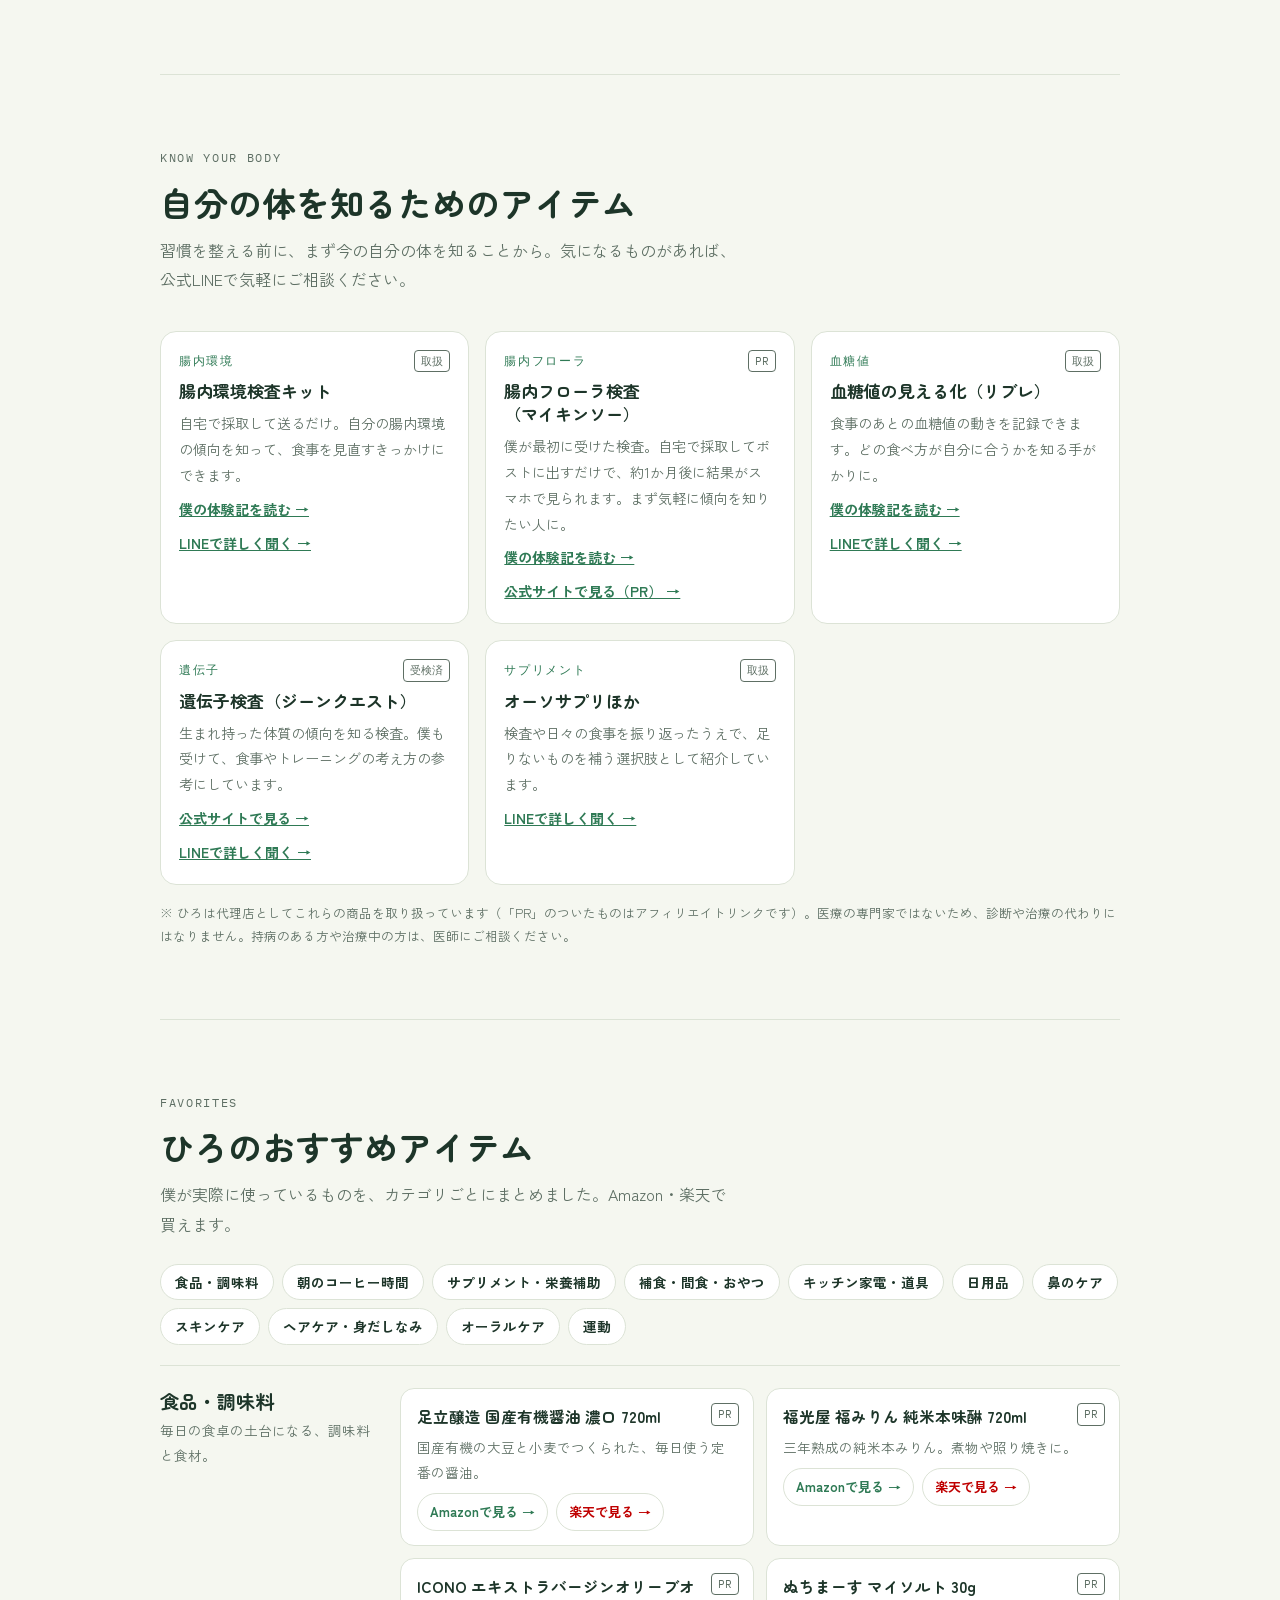
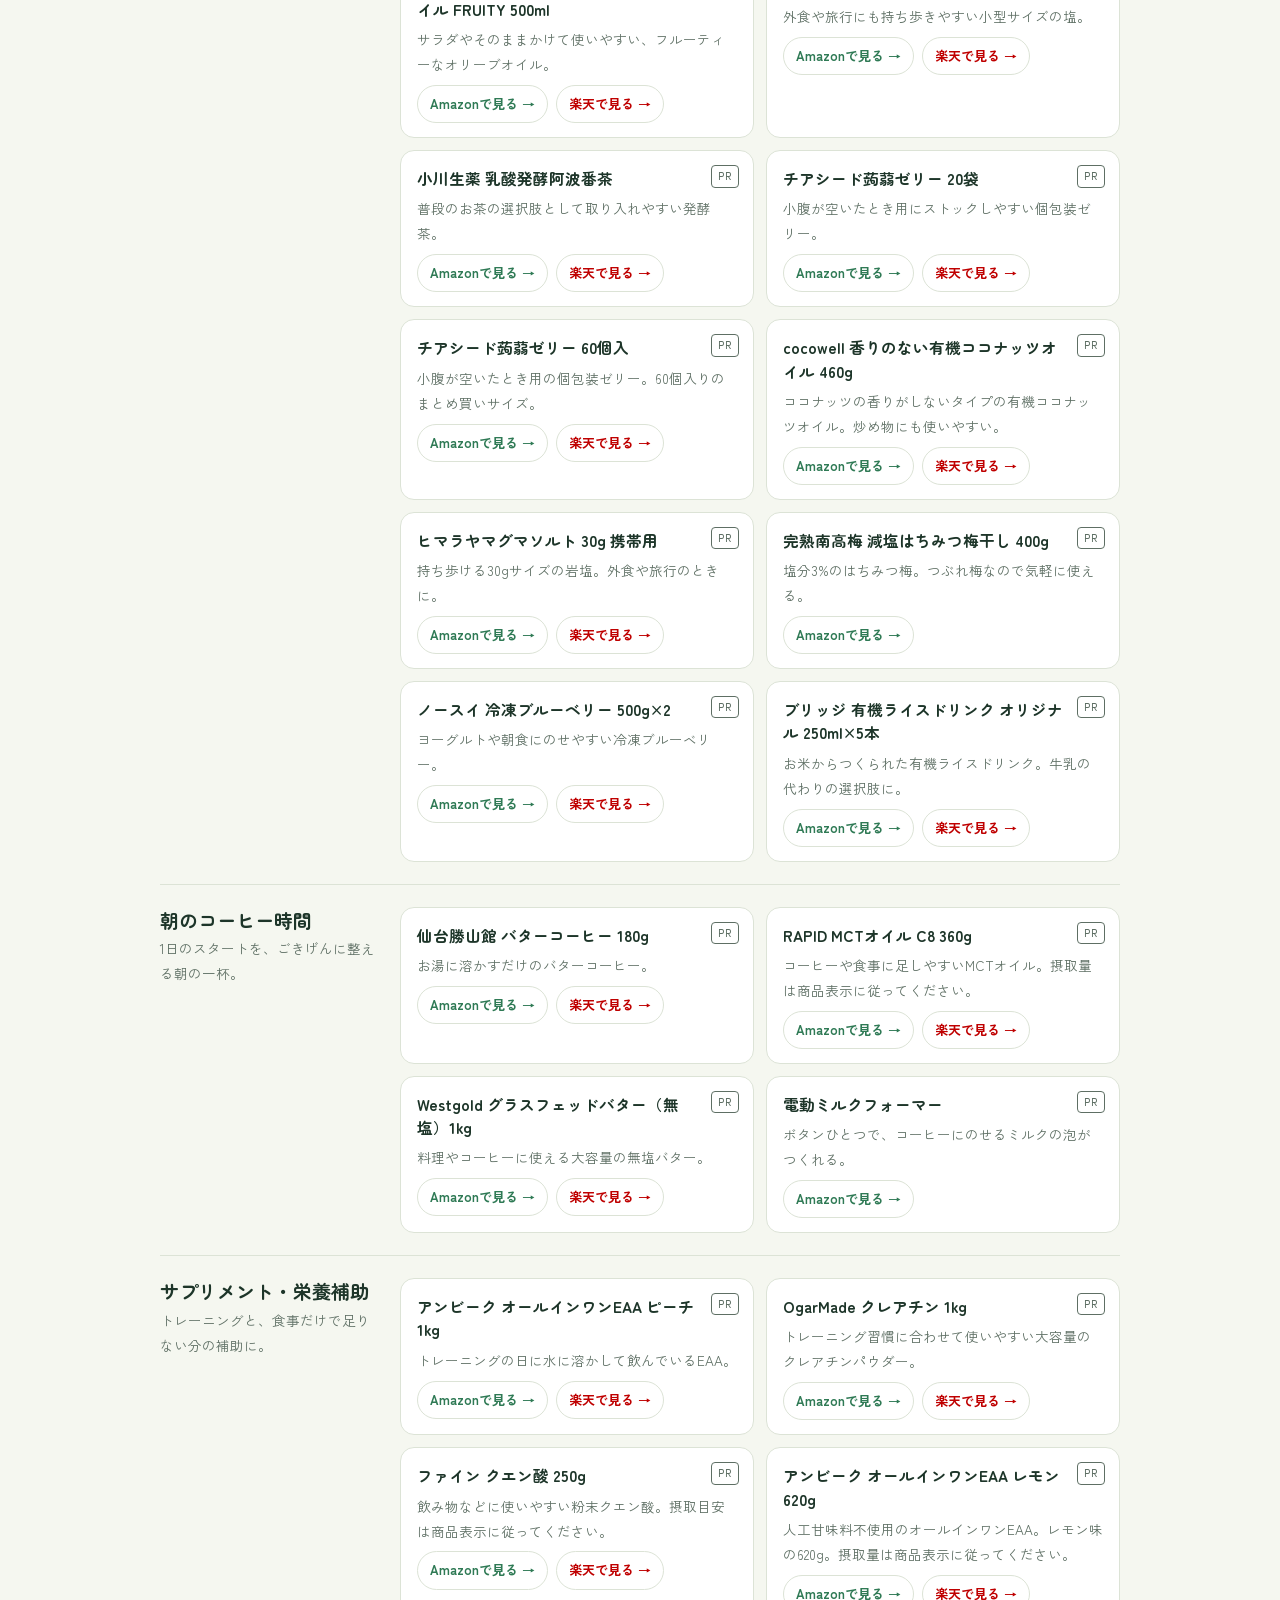
==== commit 0a815ad6: "Story tweaks, new Changes items, add My Approach authority block (orthomolecular, 200万円+ invested) C" ====
--- a/index.html
+++ b/index.html
@@ -91,6 +91,14 @@
 .trust-list{list-style:none;margin:0;padding:0;display:grid;grid-template-columns:repeat(4,1fr);gap:12px}
 @media (max-width:820px){.trust-list{grid-template-columns:1fr 1fr}}
 @media (max-width:460px){.trust-list{grid-template-columns:1fr}}
+.approach{background:var(--sun-soft);border-radius:24px;padding:28px 26px;margin-block:8px 40px;display:grid;gap:14px}
+.approach h2{font-size:clamp(20px,3.2vw,26px);line-height:1.5;margin:0}
+.approach p{margin:0;max-width:44em}
+.app-stats{list-style:none;margin:0;padding:0;display:grid;grid-template-columns:1fr 1fr;gap:12px}
+@media (max-width:560px){.app-stats{grid-template-columns:1fr}}
+.app-stats li{background:var(--surface);border-radius:16px;padding:16px 18px;display:grid;gap:4px}
+.app-stats b{font-family:var(--display);font-size:24px;line-height:1.3;color:var(--leaf)}
+.app-stats span{font-size:13px;color:var(--muted);line-height:1.6}
 .trust-list li{background:var(--surface);border:1px solid var(--line);border-radius:16px;padding:14px 16px;display:grid;gap:4px;align-content:start}
 .trust-list b{font-family:var(--display);font-size:15px;line-height:1.45}
 .trust-list span{font-size:12.5px;color:var(--muted);line-height:1.6}
@@ -435,6 +443,18 @@
     </ul>
   </section>
 
+  <section id="approach" class="approach" aria-label="ひろごはんの考え方と投資">
+    <p class="eyebrow">My Approach</p>
+    <h2>自分の体で、200万円以上かけて学んだことを、体系化してお伝えしています</h2>
+    <p>基本的に僕は、<strong>オーソモレキュラー（分子栄養学）</strong>の栄養学を取り入れています。そこに、血糖値コントロール・腸内環境・食事・運動・睡眠・休養といった、自分の実践の中で取り入れてきたことを重ねて、体系化してお伝えしています。</p>
+    <ul class="app-stats">
+      <li><b>50万円以上</b><span>オーソモレキュラーのサプリメンテーションと血液検査だけで</span></li>
+      <li><b>200万円以上</b><span>腸内検査・遺伝子検査、勉強代・講座代、パーソナルトレーニングなどを含めた総額</span></li>
+    </ul>
+    <p>添加物をなるべく摂らないよう食品を見直しているため、食品コストも上がっています。それらを含めると、総額は200万円を余裕で超えます。<strong>遠回りして、お金も時間もかけて身につけたものを、あなたはもっと短い道のりで受け取れます。</strong></p>
+    <p class="small">※ 僕個人の体験と取り組みです。効果には個人差があり、病気の診断や治療を行うものではありません。</p>
+  </section>
+
   <section id="check">
     <div class="sec-head">
       <p class="eyebrow">Free Check</p>
@@ -642,7 +662,7 @@
       <li>
         <p class="eyebrow">Turning Point 3</p>
         <h3>父になる</h3>
-        <p>子どもが生まれる直前、「五体満足で、健康であってほしい」と切に願いました。そして父になった今、親が元気でいることこそが、子どもへのいちばんの贈り物だと感じています。</p><p>自分が元気なら、両親の面倒や介護もできるし、子どもの面倒も見られる。逆に自分が体調を崩せば、親や子ども、友達や親戚に頼らざるを得なくなります。助けられてばかりではなく、自分が起点になって、ごきげんで元気でいることがいちばん大切だと気づきました。</p>
+        <p>子どもが生まれる直前、「五体満足で、健康であってほしい」と切に願いました。そして父になった今、親が元気でいることこそが、子どもへのいちばんの贈り物だと感じています。</p><p>自分が元気なら、子どもの面倒も見られるし、両親の面倒や介護もできる。逆に自分が体調を崩せば、親、親戚、友達、子どもに頼らざるを得なくなります。助けられてばかりではなく、自分が起点になって、ごきげんで元気でいることがいちばん大切だと気づきました。</p>
       </li>
       <li>
         <p class="eyebrow">Turning Point 4</p>
@@ -667,7 +687,7 @@
       <div class="panel">
         <p class="eyebrow">Changes</p>
         <h3>続けてみて変わったこと</h3>
-        <ul><li>肌の乾燥がやわらいで、ツヤが出てきた</li><li>定期的にできていた顔のブツブツやおできが減った</li></ul>
+        <ul><li>朝すっきり起きられるようになった</li><li>睡眠の質が上がった</li><li>睡眠の調整ができるようになった</li><li>体の疲労が蓄積されにくくなった</li><li>肌の乾燥がやわらいで、ツヤが出てきた</li><li>定期的にできていた顔のブツブツやおできが減った</li></ul>
         <p class="small">※ 僕個人の体験です。</p>
       </div>
     </div>
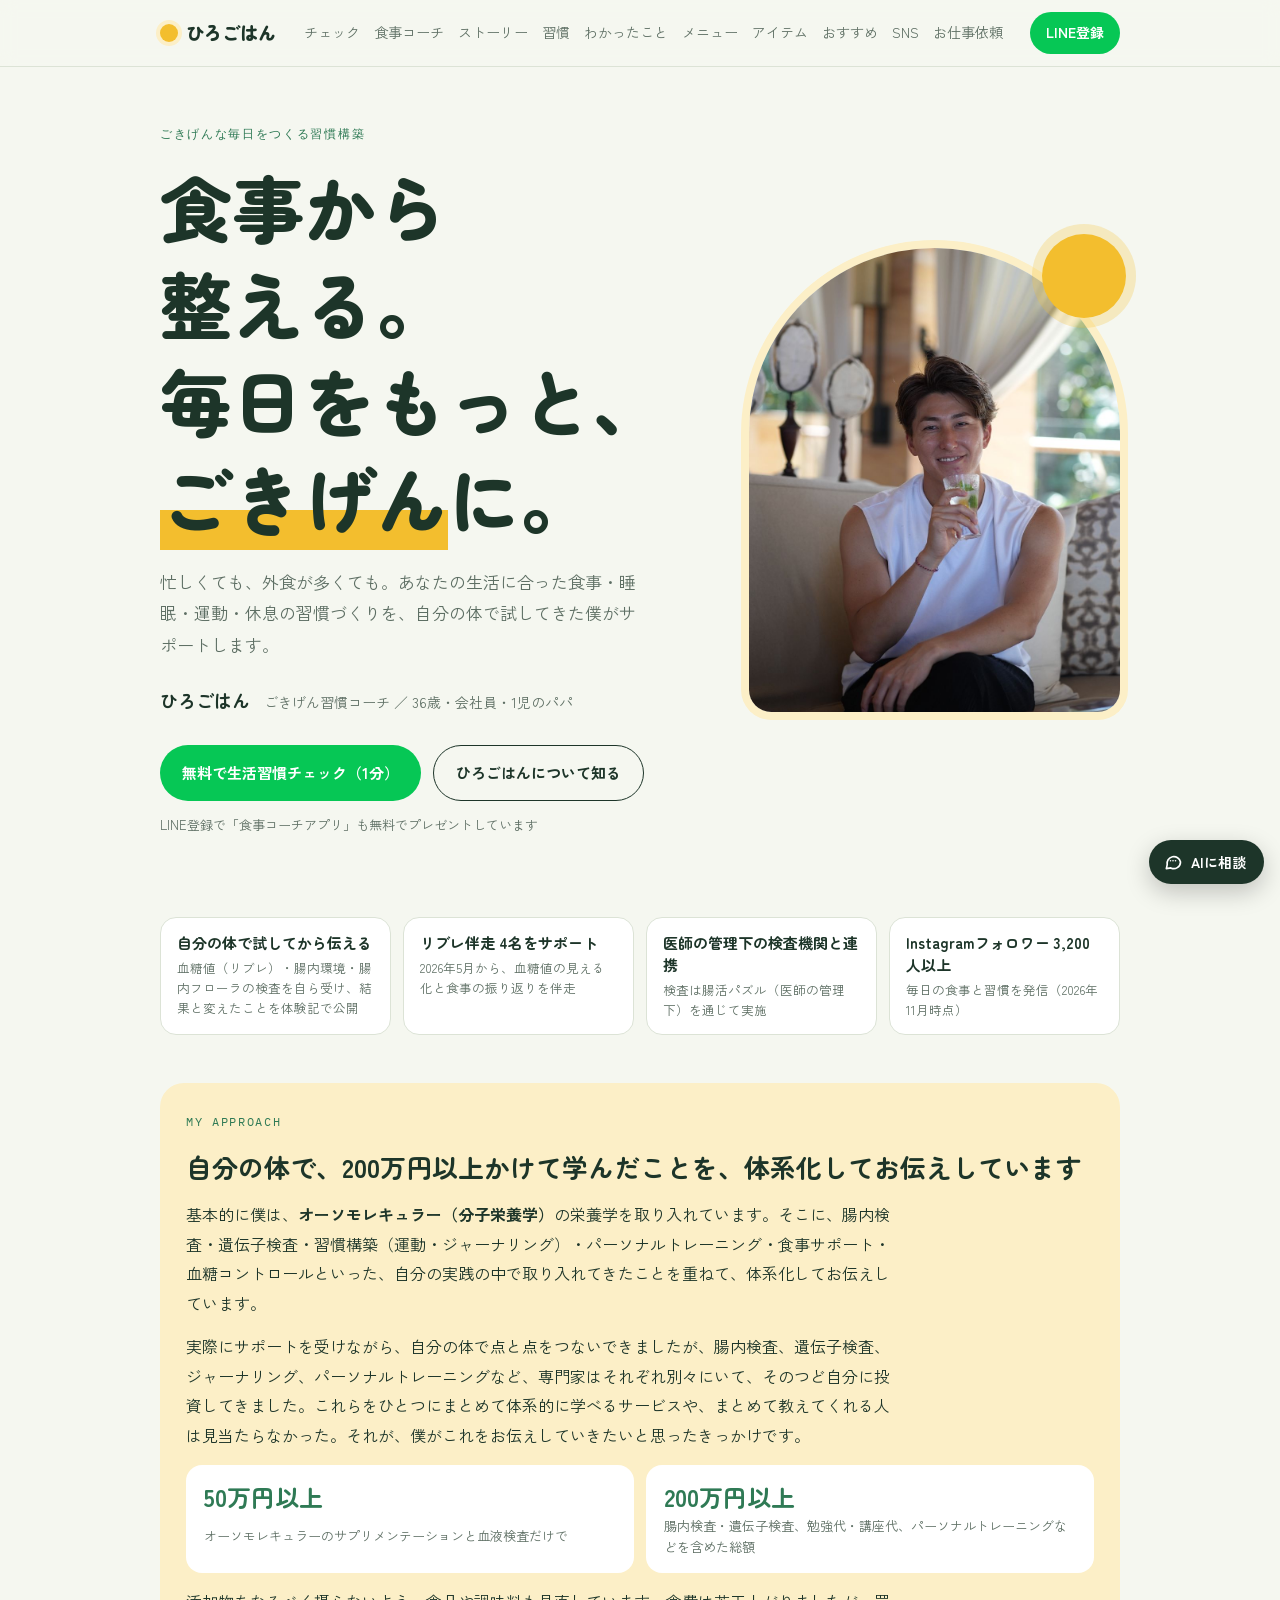
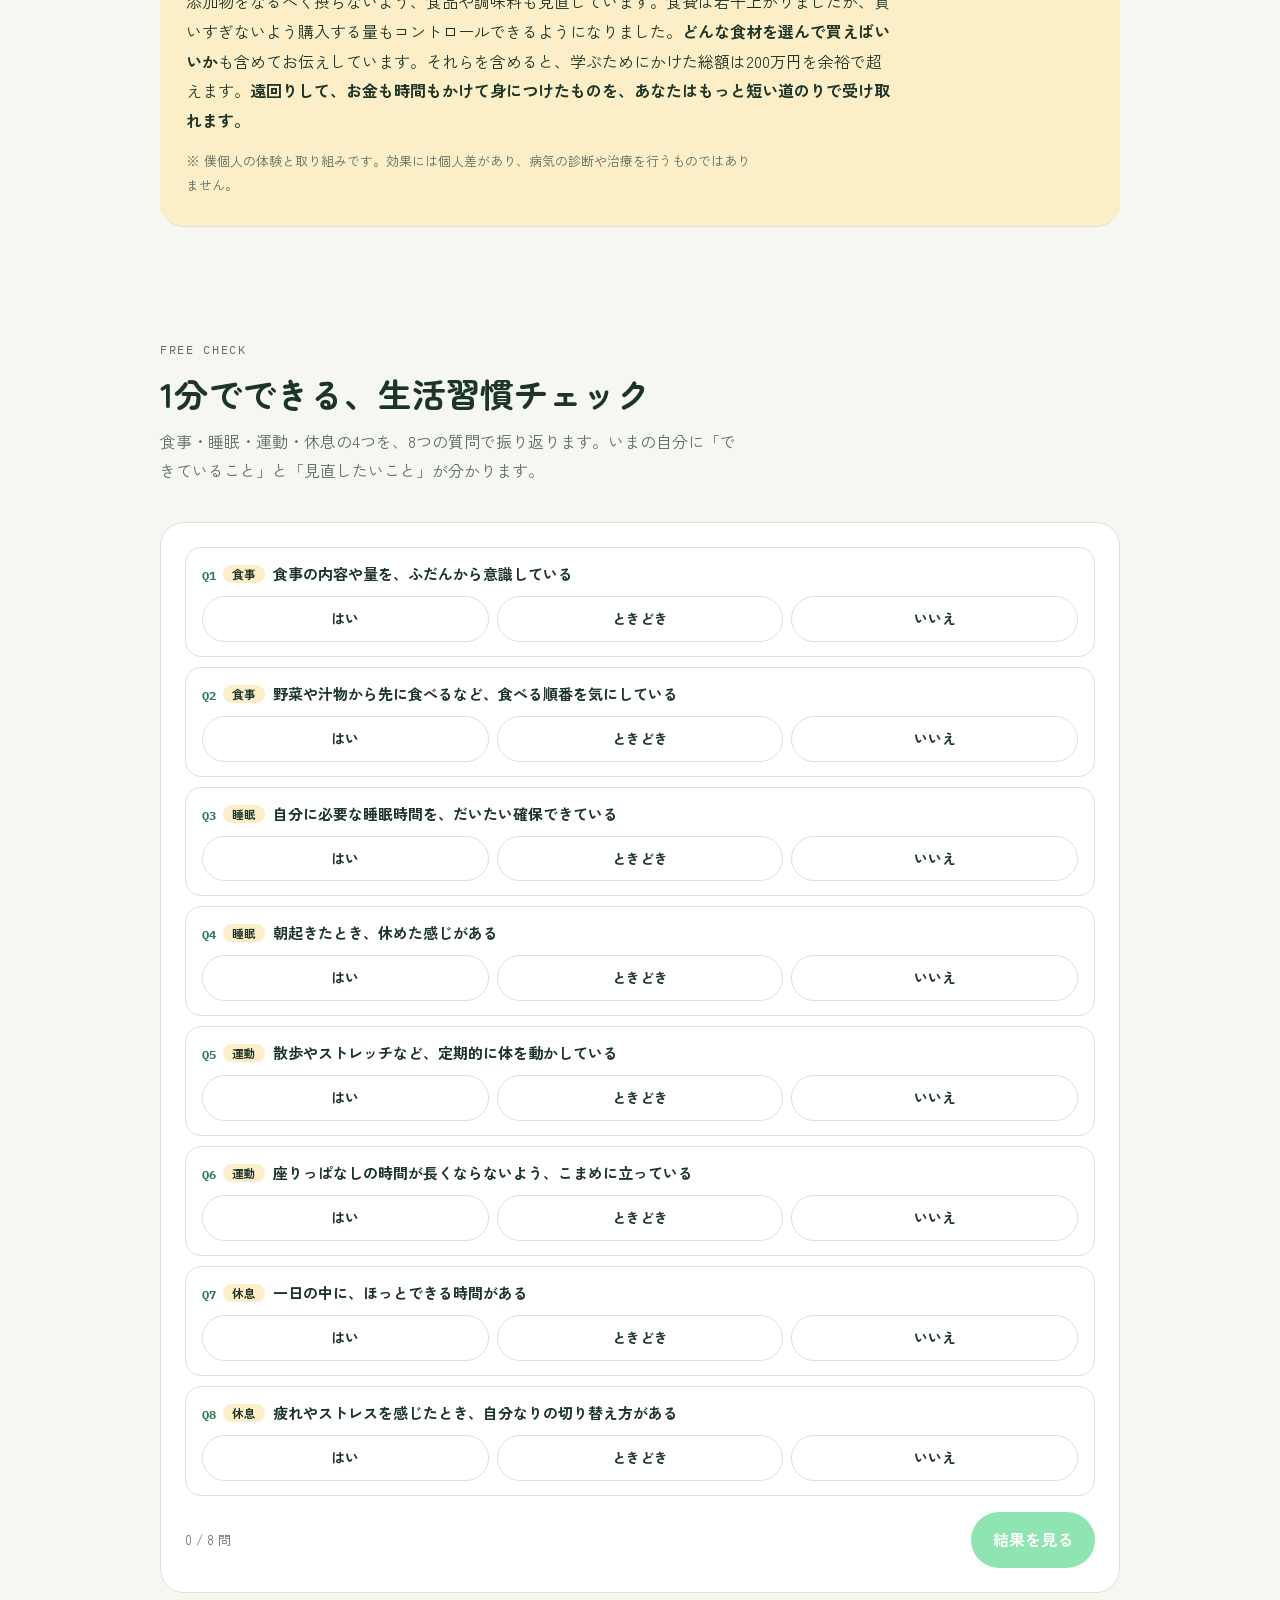
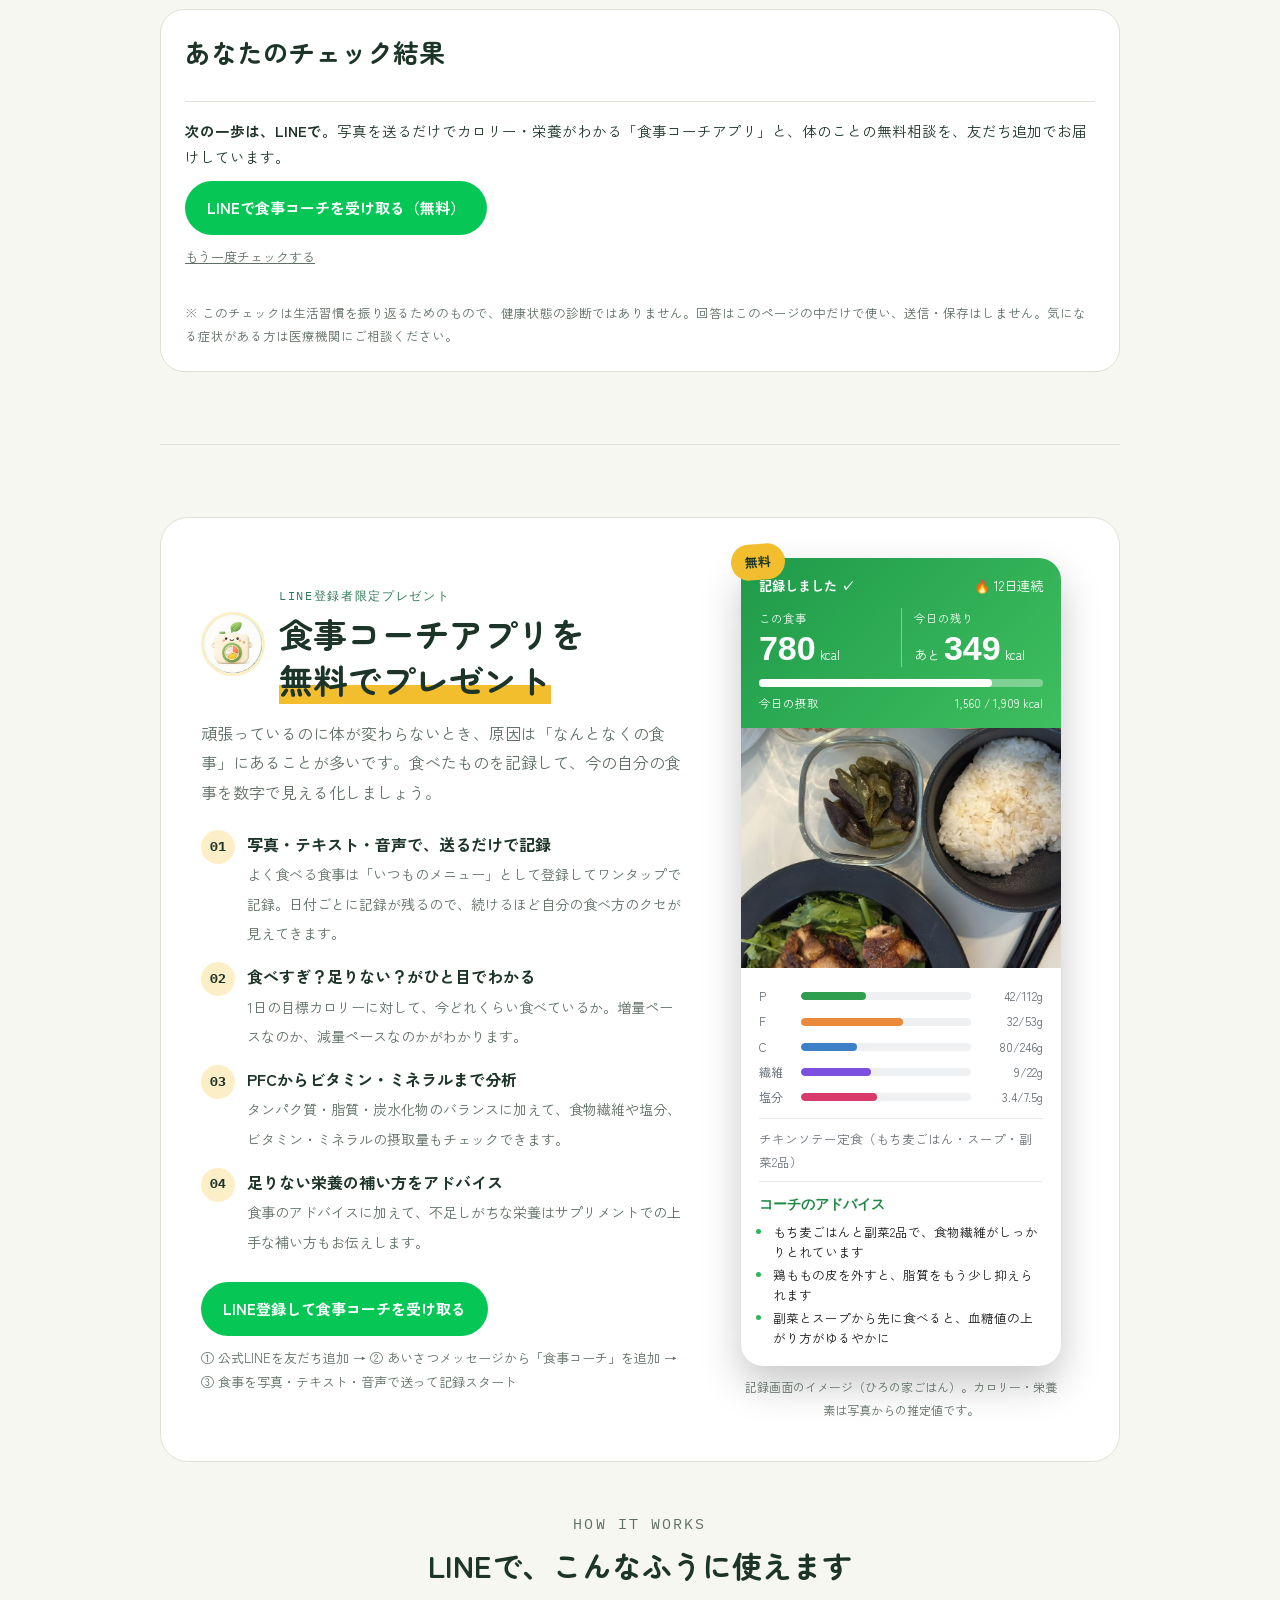
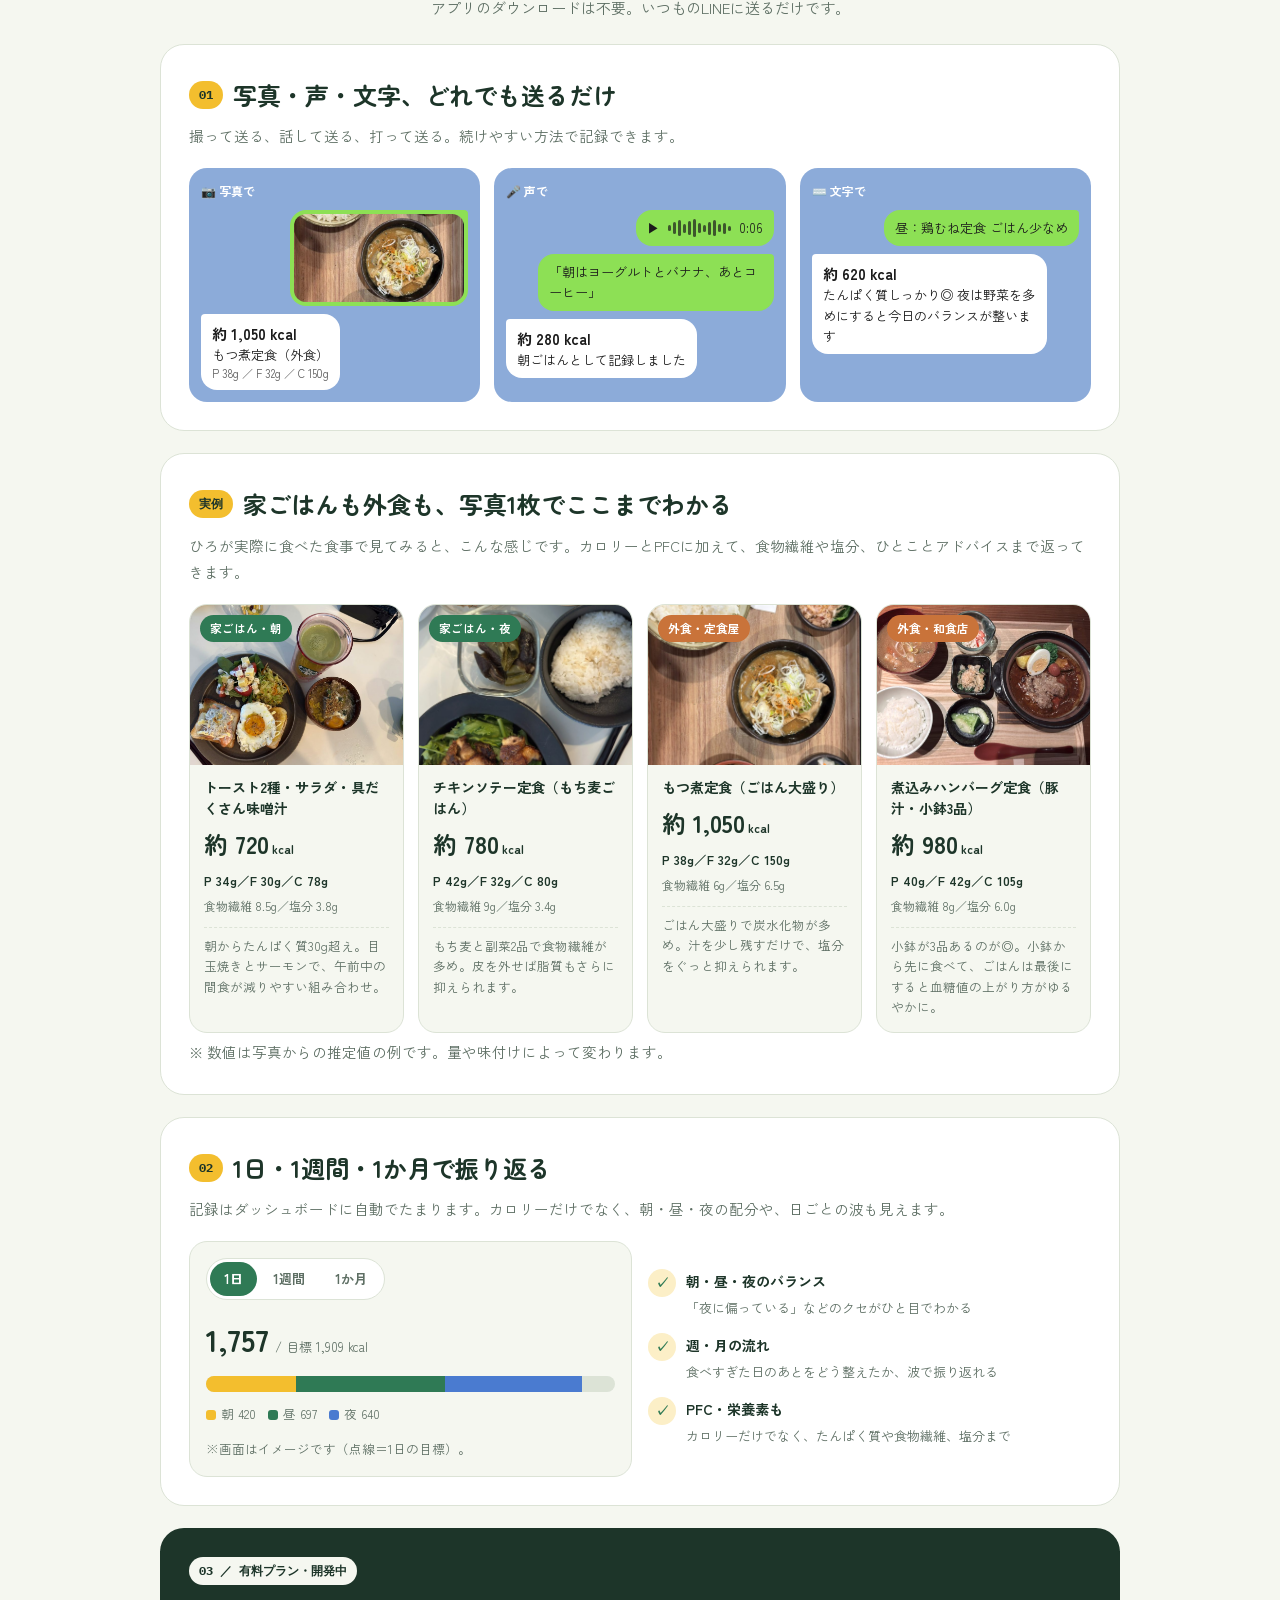
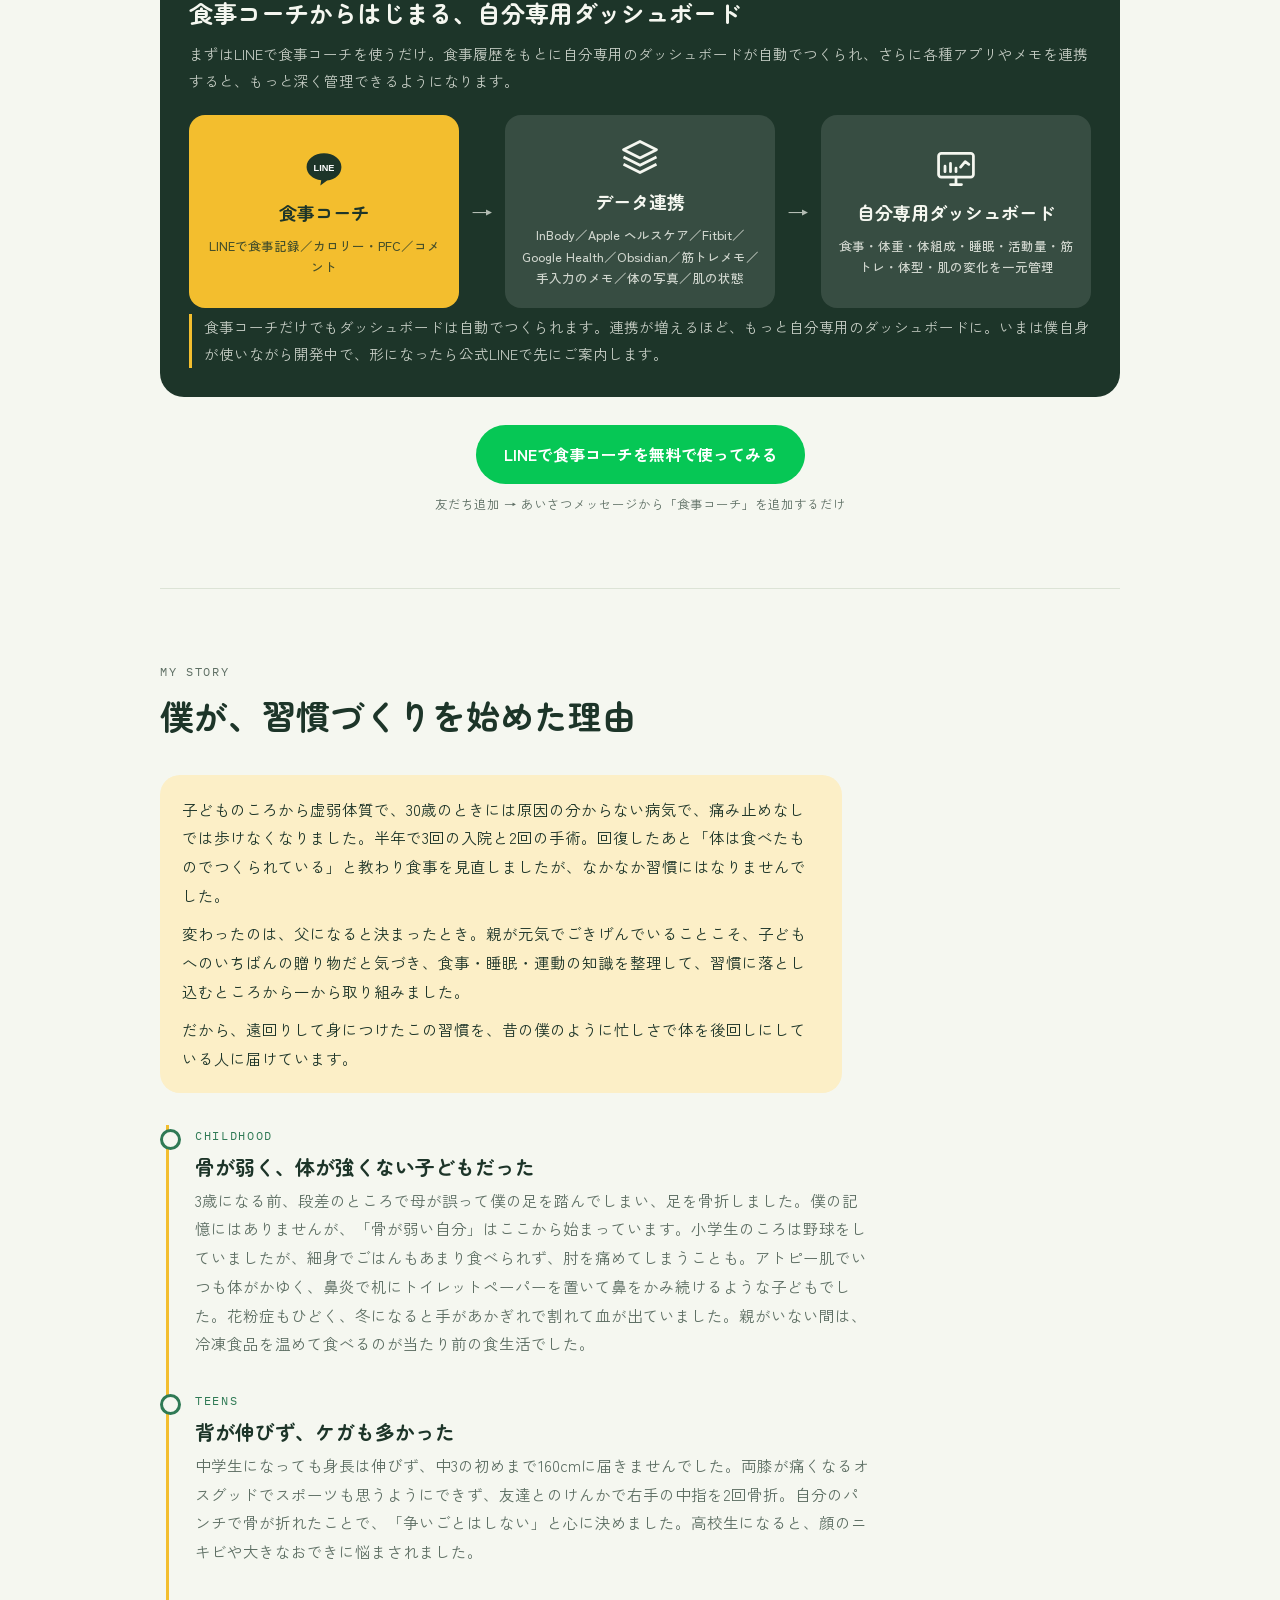
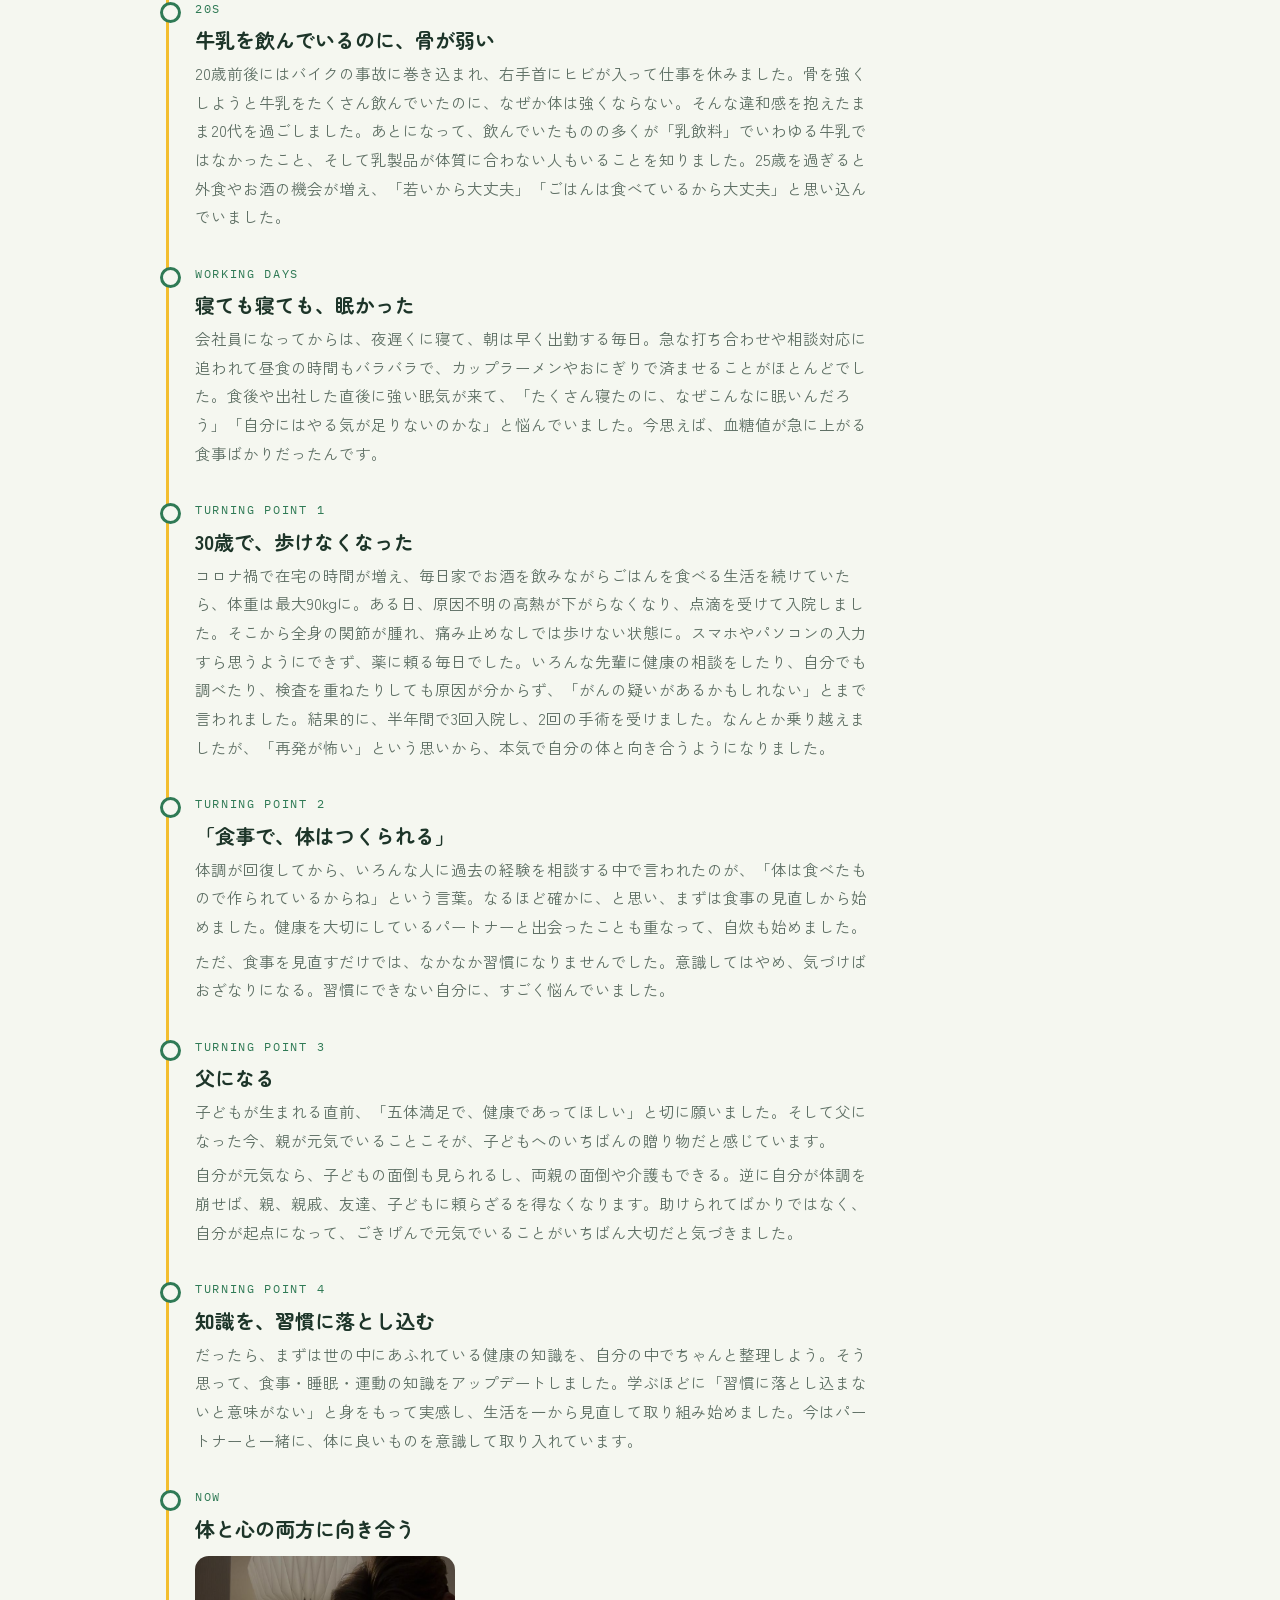
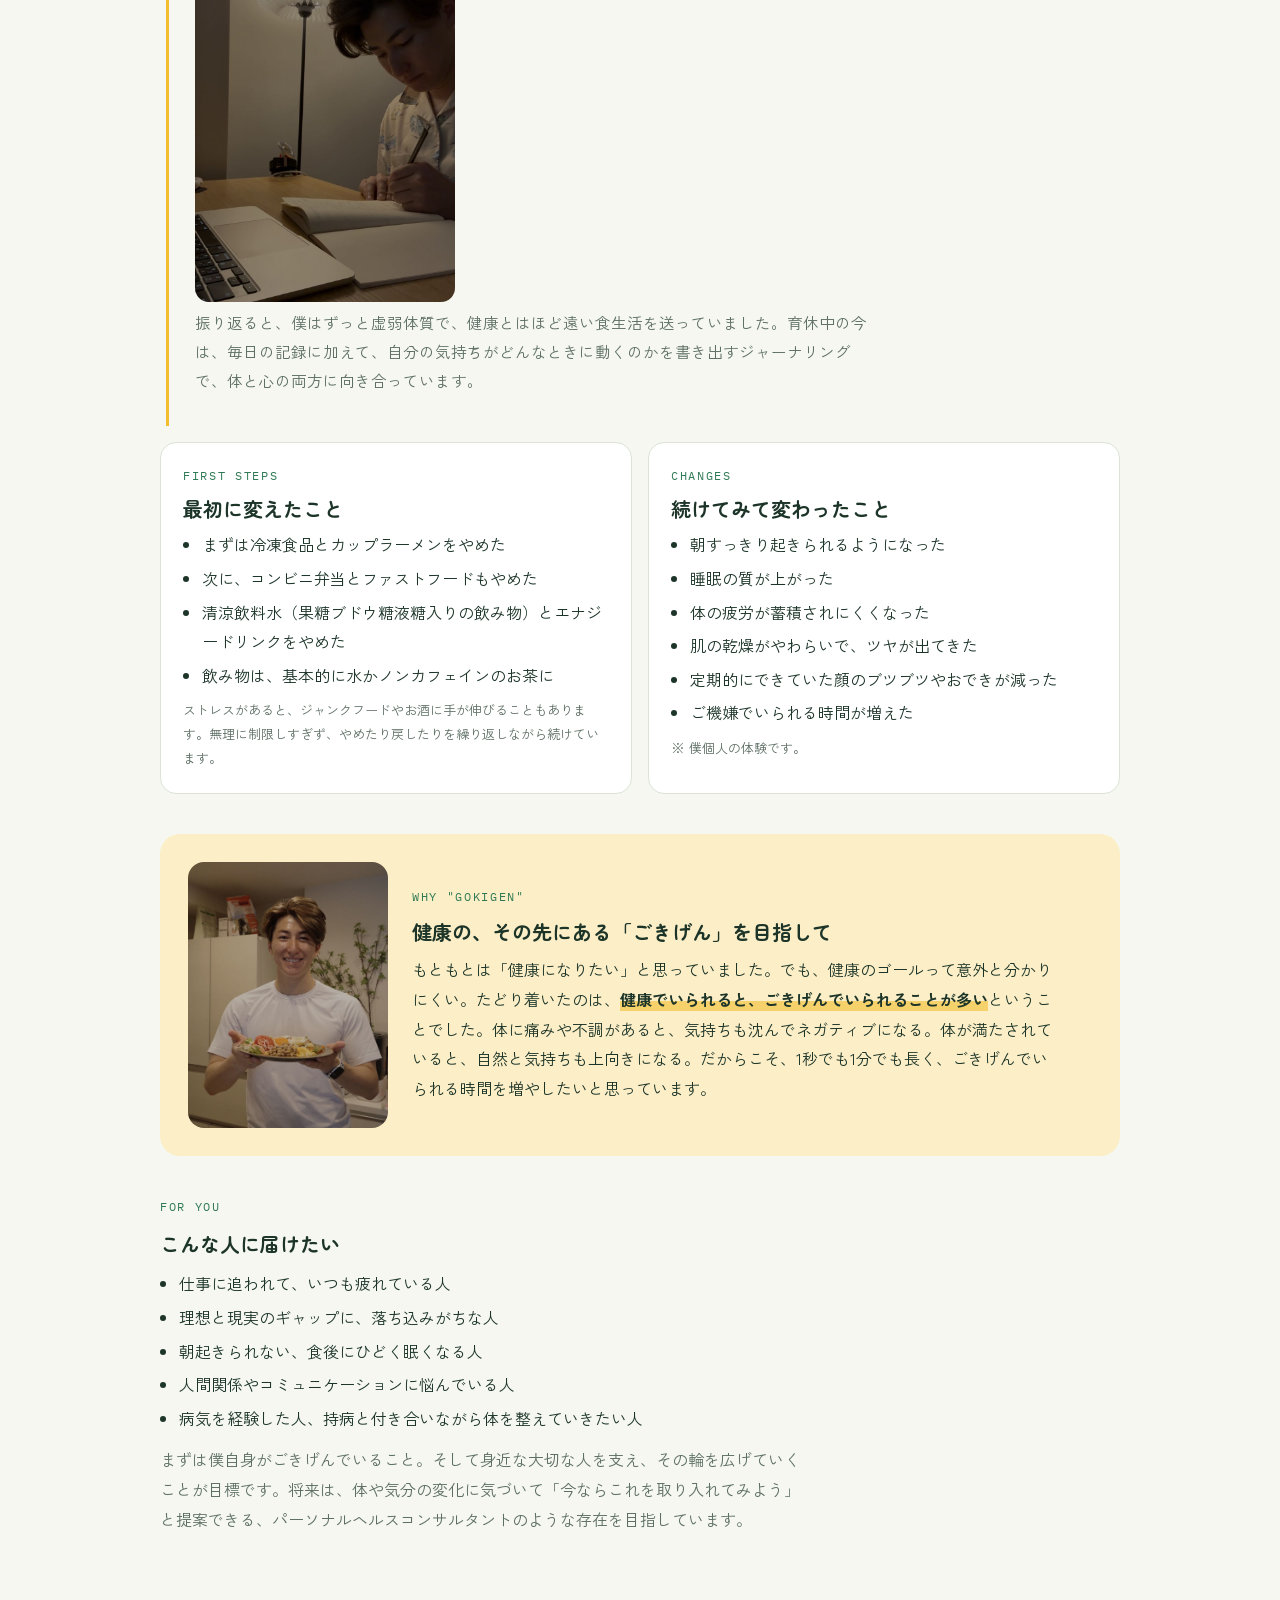
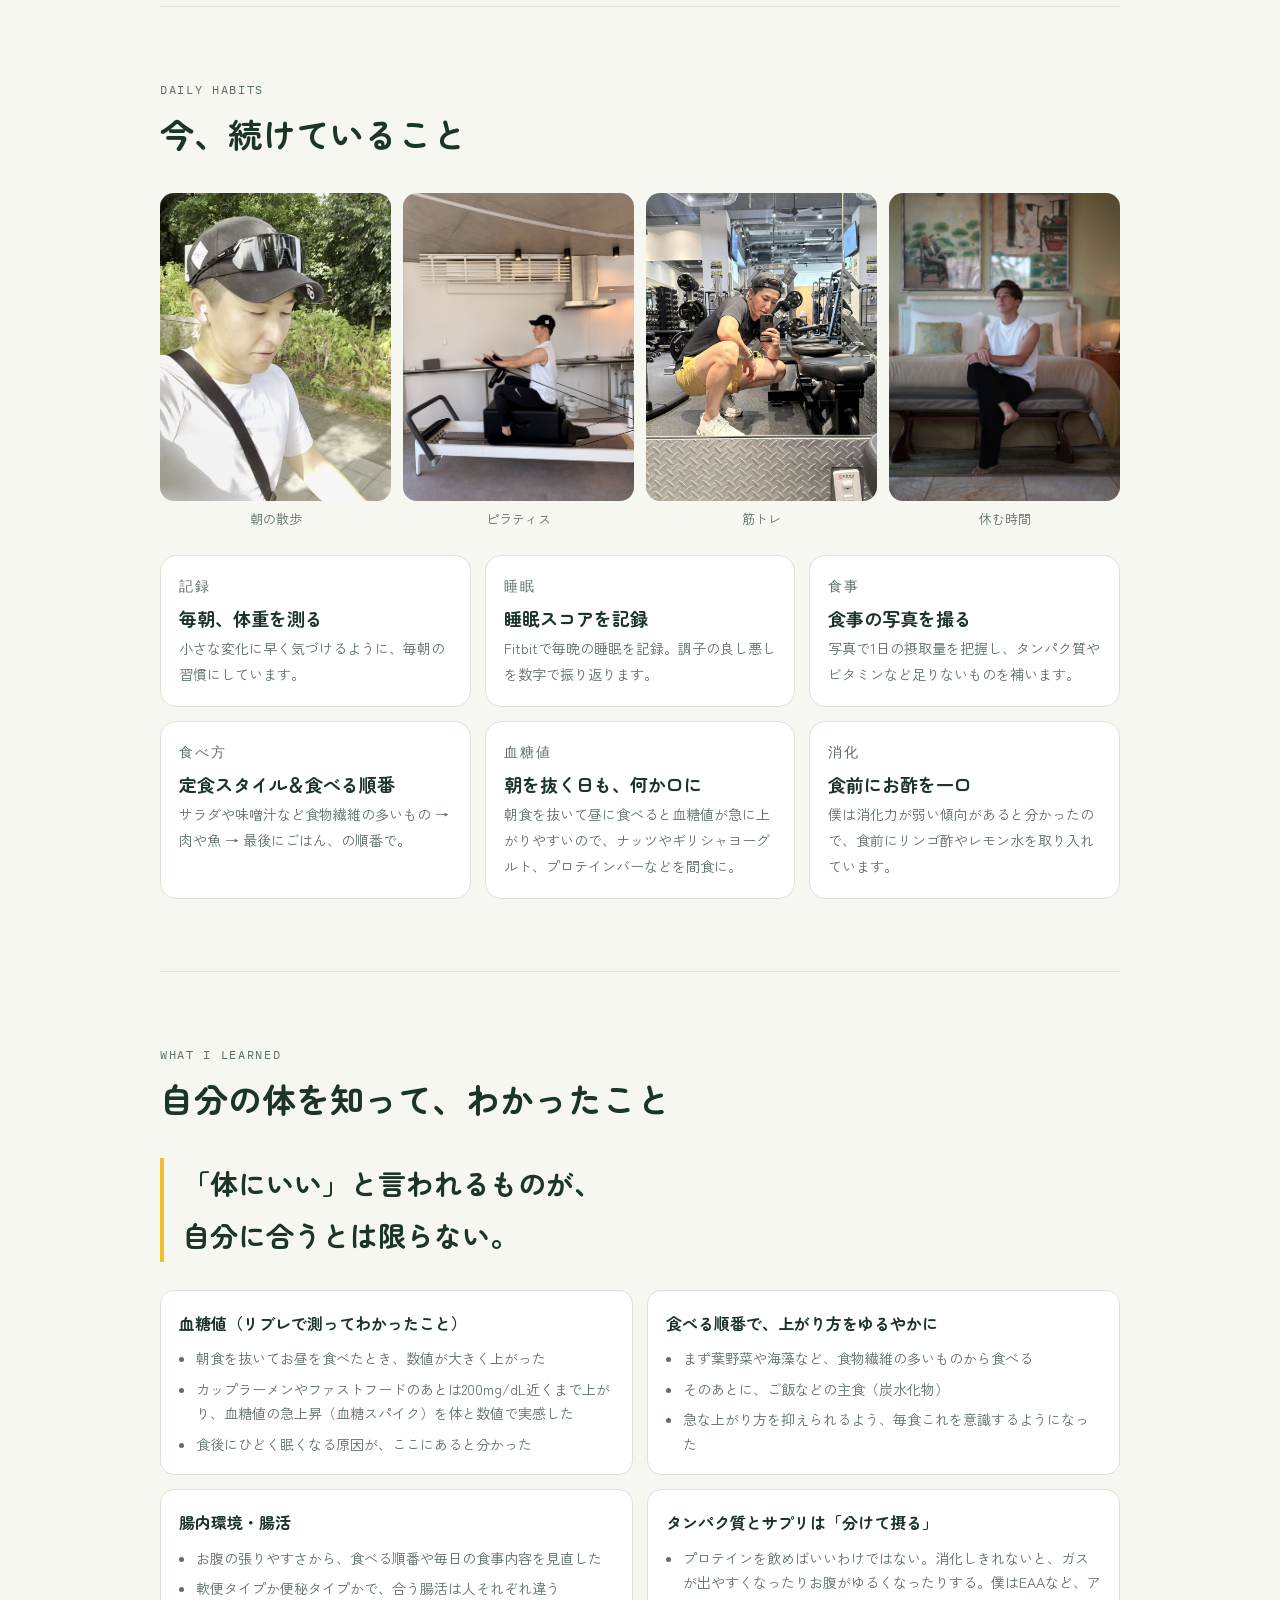
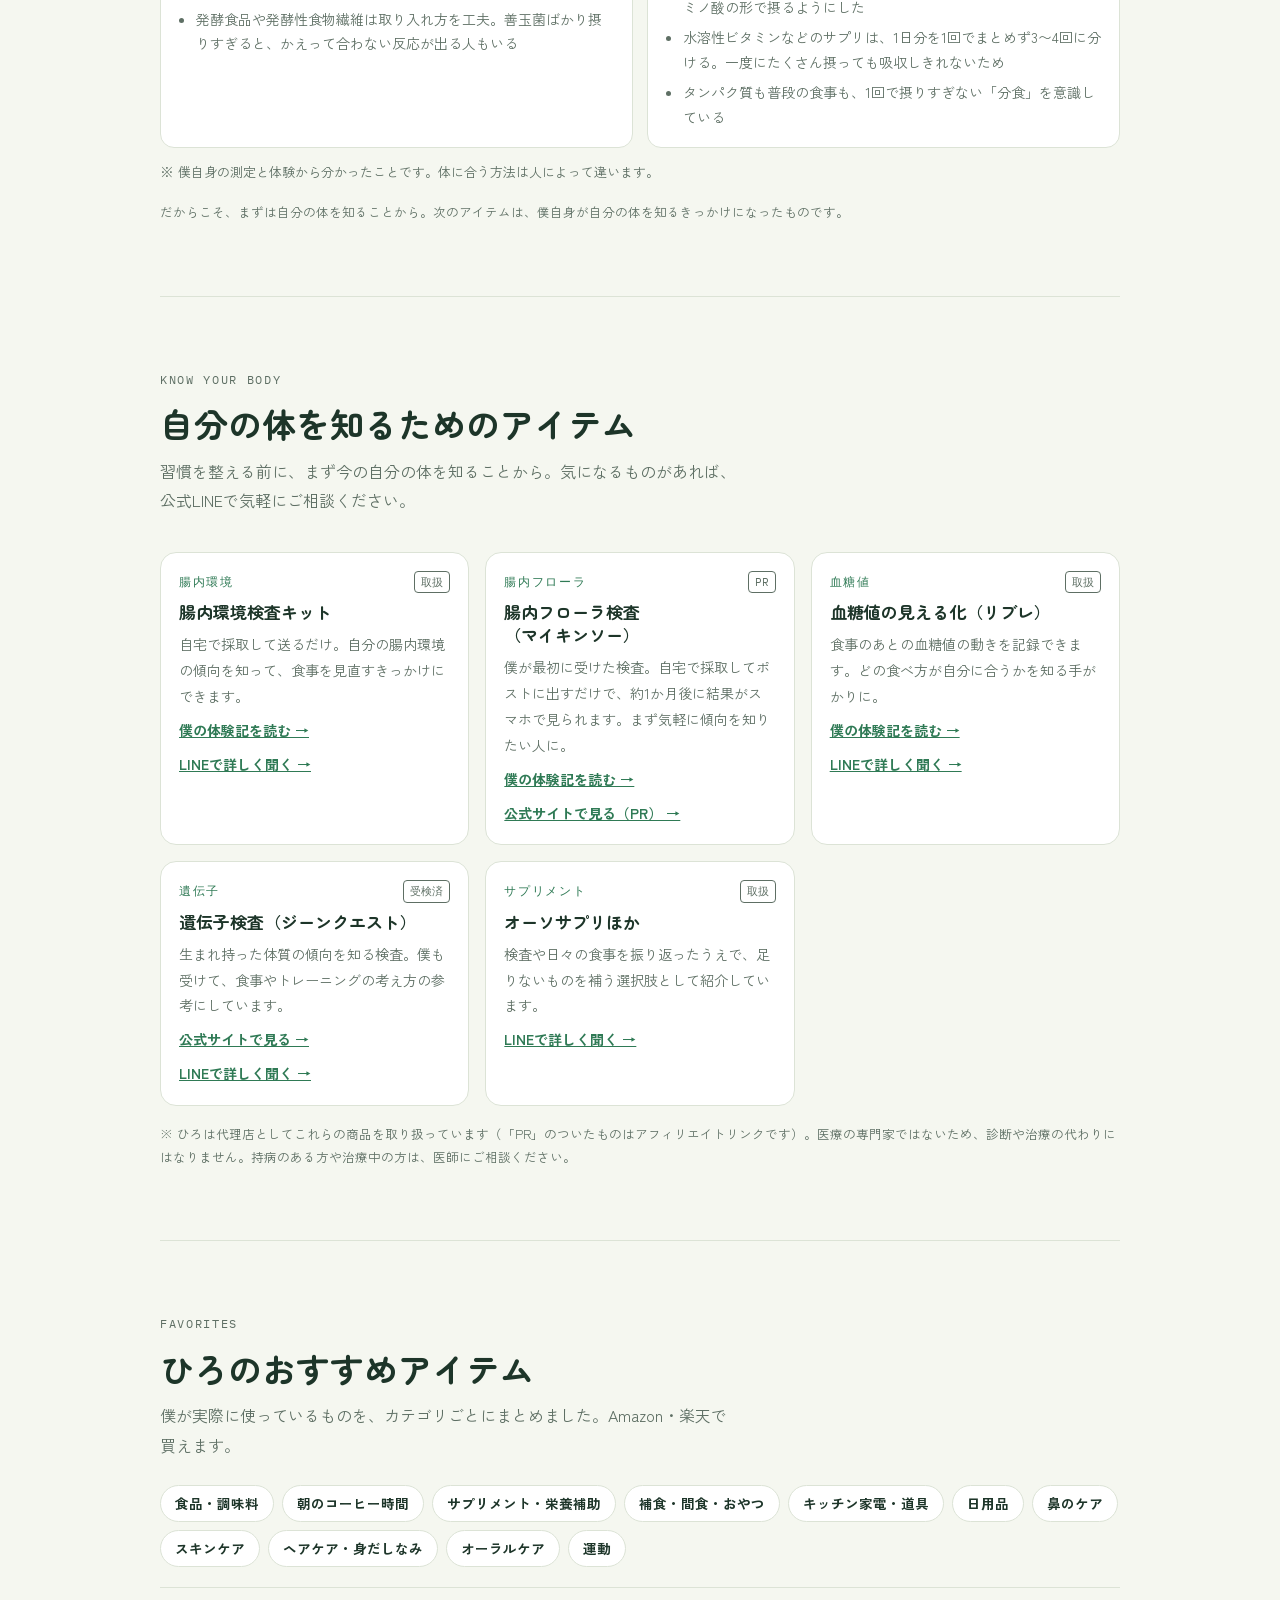
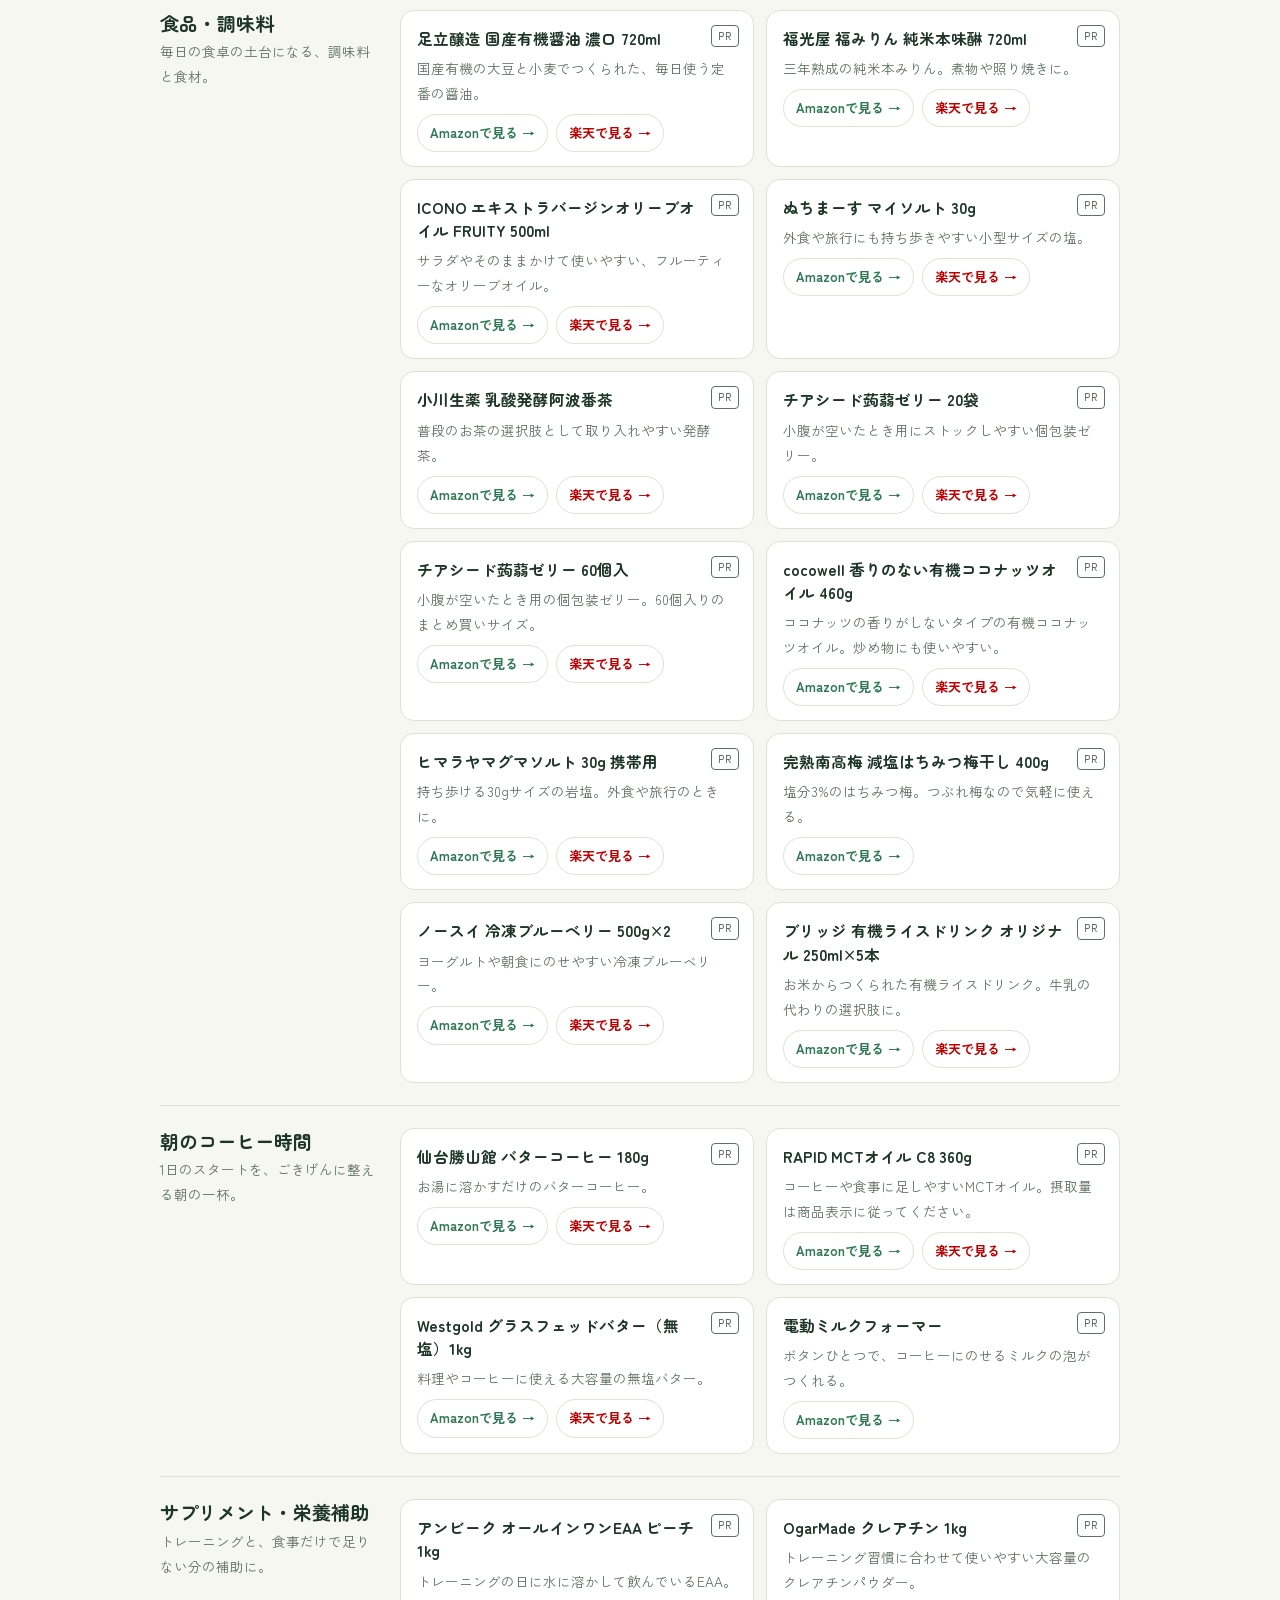
==== commit 8a2d17cd: "Refine My Approach copy (integrating specialists, food cost/quantity control) and Changes list (swap" ====
--- a/index.html
+++ b/index.html
@@ -446,12 +446,13 @@
   <section id="approach" class="approach" aria-label="ひろごはんの考え方と投資">
     <p class="eyebrow">My Approach</p>
     <h2>自分の体で、200万円以上かけて学んだことを、体系化してお伝えしています</h2>
-    <p>基本的に僕は、<strong>オーソモレキュラー（分子栄養学）</strong>の栄養学を取り入れています。そこに、血糖値コントロール・腸内環境・食事・運動・睡眠・休養といった、自分の実践の中で取り入れてきたことを重ねて、体系化してお伝えしています。</p>
+    <p>基本的に僕は、<strong>オーソモレキュラー（分子栄養学）</strong>の栄養学を取り入れています。そこに、腸内検査・遺伝子検査・習慣構築（運動・ジャーナリング）・パーソナルトレーニング・食事サポート・血糖コントロールといった、自分の実践の中で取り入れてきたことを重ねて、体系化してお伝えしています。</p>
+    <p>実際にサポートを受けながら、自分の体で点と点をつないできましたが、腸内検査、遺伝子検査、ジャーナリング、パーソナルトレーニングなど、専門家はそれぞれ別々にいて、そのつど自分に投資してきました。これらをひとつにまとめて体系的に学べるサービスや、まとめて教えてくれる人は見当たらなかった。それが、僕がこれをお伝えしていきたいと思ったきっかけです。</p>
     <ul class="app-stats">
       <li><b>50万円以上</b><span>オーソモレキュラーのサプリメンテーションと血液検査だけで</span></li>
       <li><b>200万円以上</b><span>腸内検査・遺伝子検査、勉強代・講座代、パーソナルトレーニングなどを含めた総額</span></li>
     </ul>
-    <p>添加物をなるべく摂らないよう食品を見直しているため、食品コストも上がっています。それらを含めると、総額は200万円を余裕で超えます。<strong>遠回りして、お金も時間もかけて身につけたものを、あなたはもっと短い道のりで受け取れます。</strong></p>
+    <p>添加物をなるべく摂らないよう、食品や調味料も見直しています。食費は若干上がりましたが、買いすぎないよう購入する量もコントロールできるようになりました。<strong>どんな食材を選んで買えばいいか</strong>も含めてお伝えしています。それらを含めると、学ぶためにかけた総額は200万円を余裕で超えます。<strong>遠回りして、お金も時間もかけて身につけたものを、あなたはもっと短い道のりで受け取れます。</strong></p>
     <p class="small">※ 僕個人の体験と取り組みです。効果には個人差があり、病気の診断や治療を行うものではありません。</p>
   </section>
 
@@ -687,7 +688,7 @@
       <div class="panel">
         <p class="eyebrow">Changes</p>
         <h3>続けてみて変わったこと</h3>
-        <ul><li>朝すっきり起きられるようになった</li><li>睡眠の質が上がった</li><li>睡眠の調整ができるようになった</li><li>体の疲労が蓄積されにくくなった</li><li>肌の乾燥がやわらいで、ツヤが出てきた</li><li>定期的にできていた顔のブツブツやおできが減った</li></ul>
+        <ul><li>朝すっきり起きられるようになった</li><li>睡眠の質が上がった</li><li>体の疲労が蓄積されにくくなった</li><li>肌の乾燥がやわらいで、ツヤが出てきた</li><li>定期的にできていた顔のブツブツやおできが減った</li><li>ご機嫌でいられる時間が増えた</li></ul>
         <p class="small">※ 僕個人の体験です。</p>
       </div>
     </div>
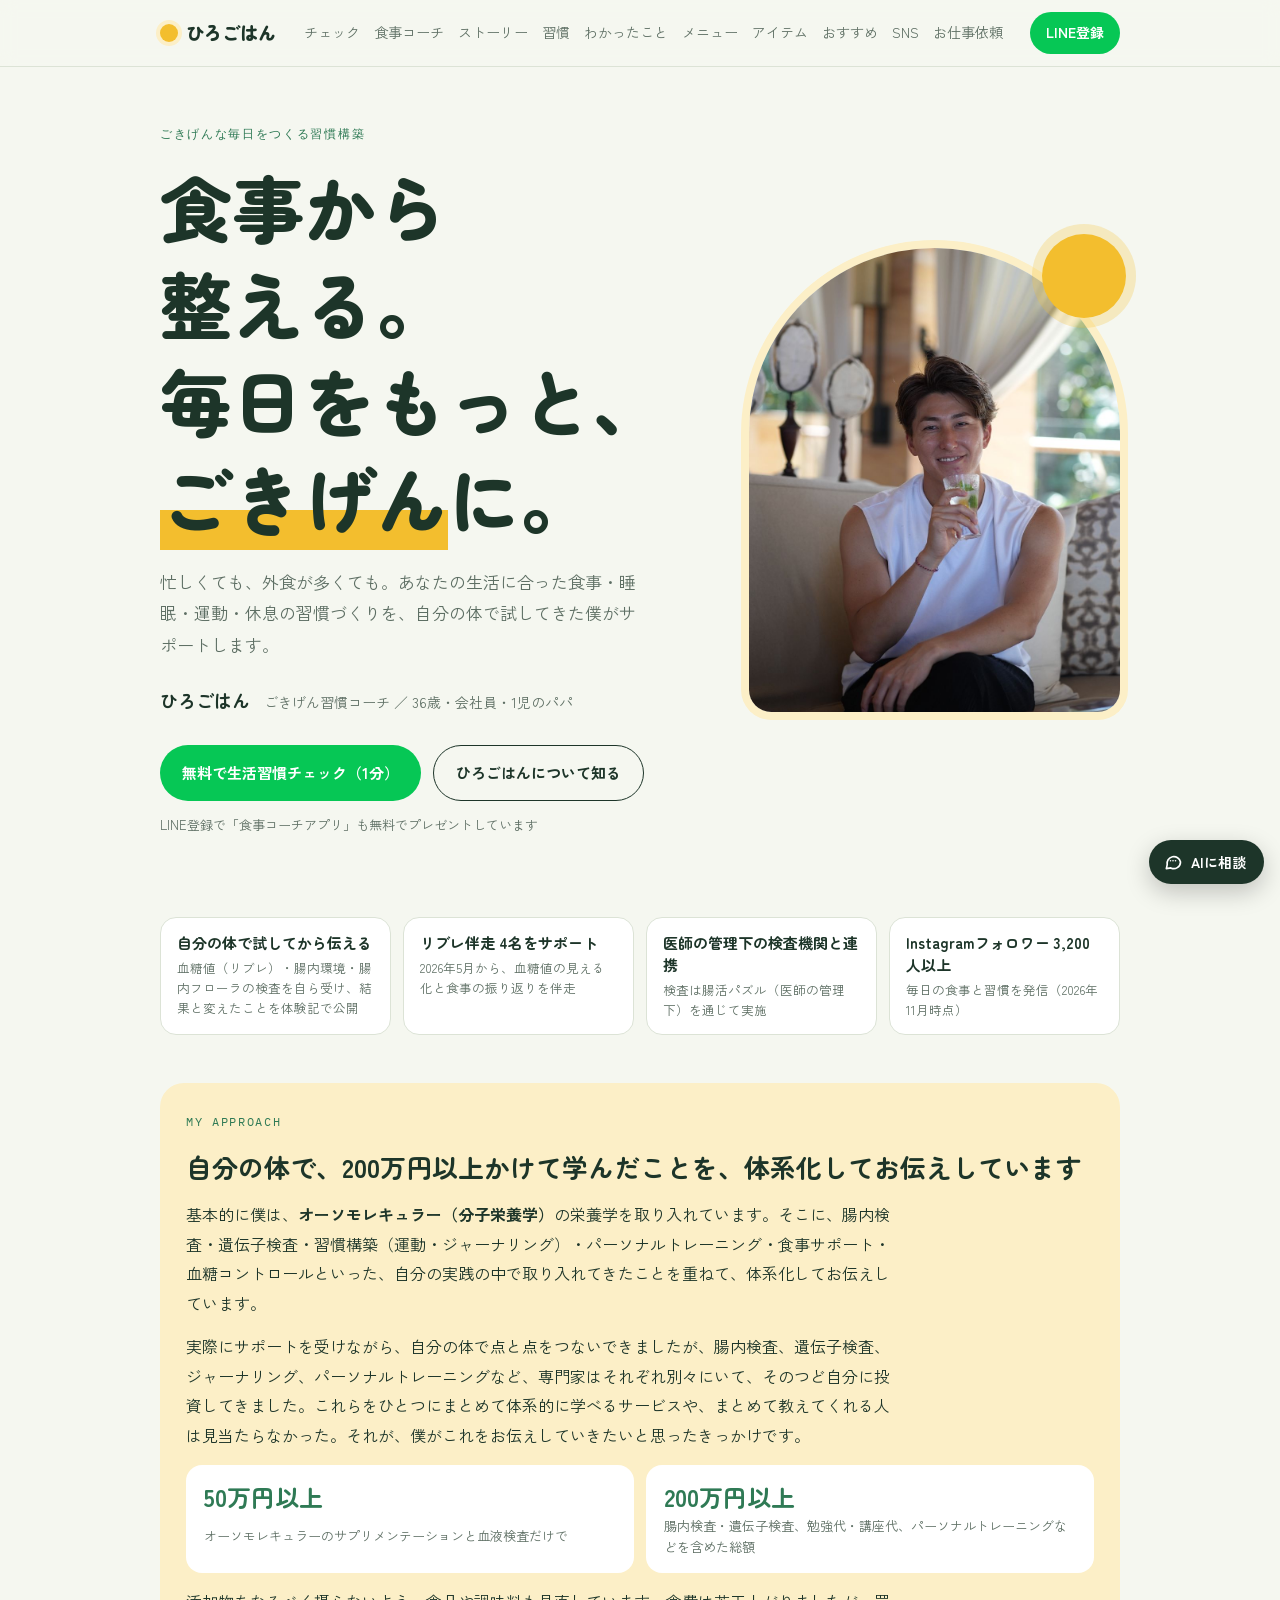
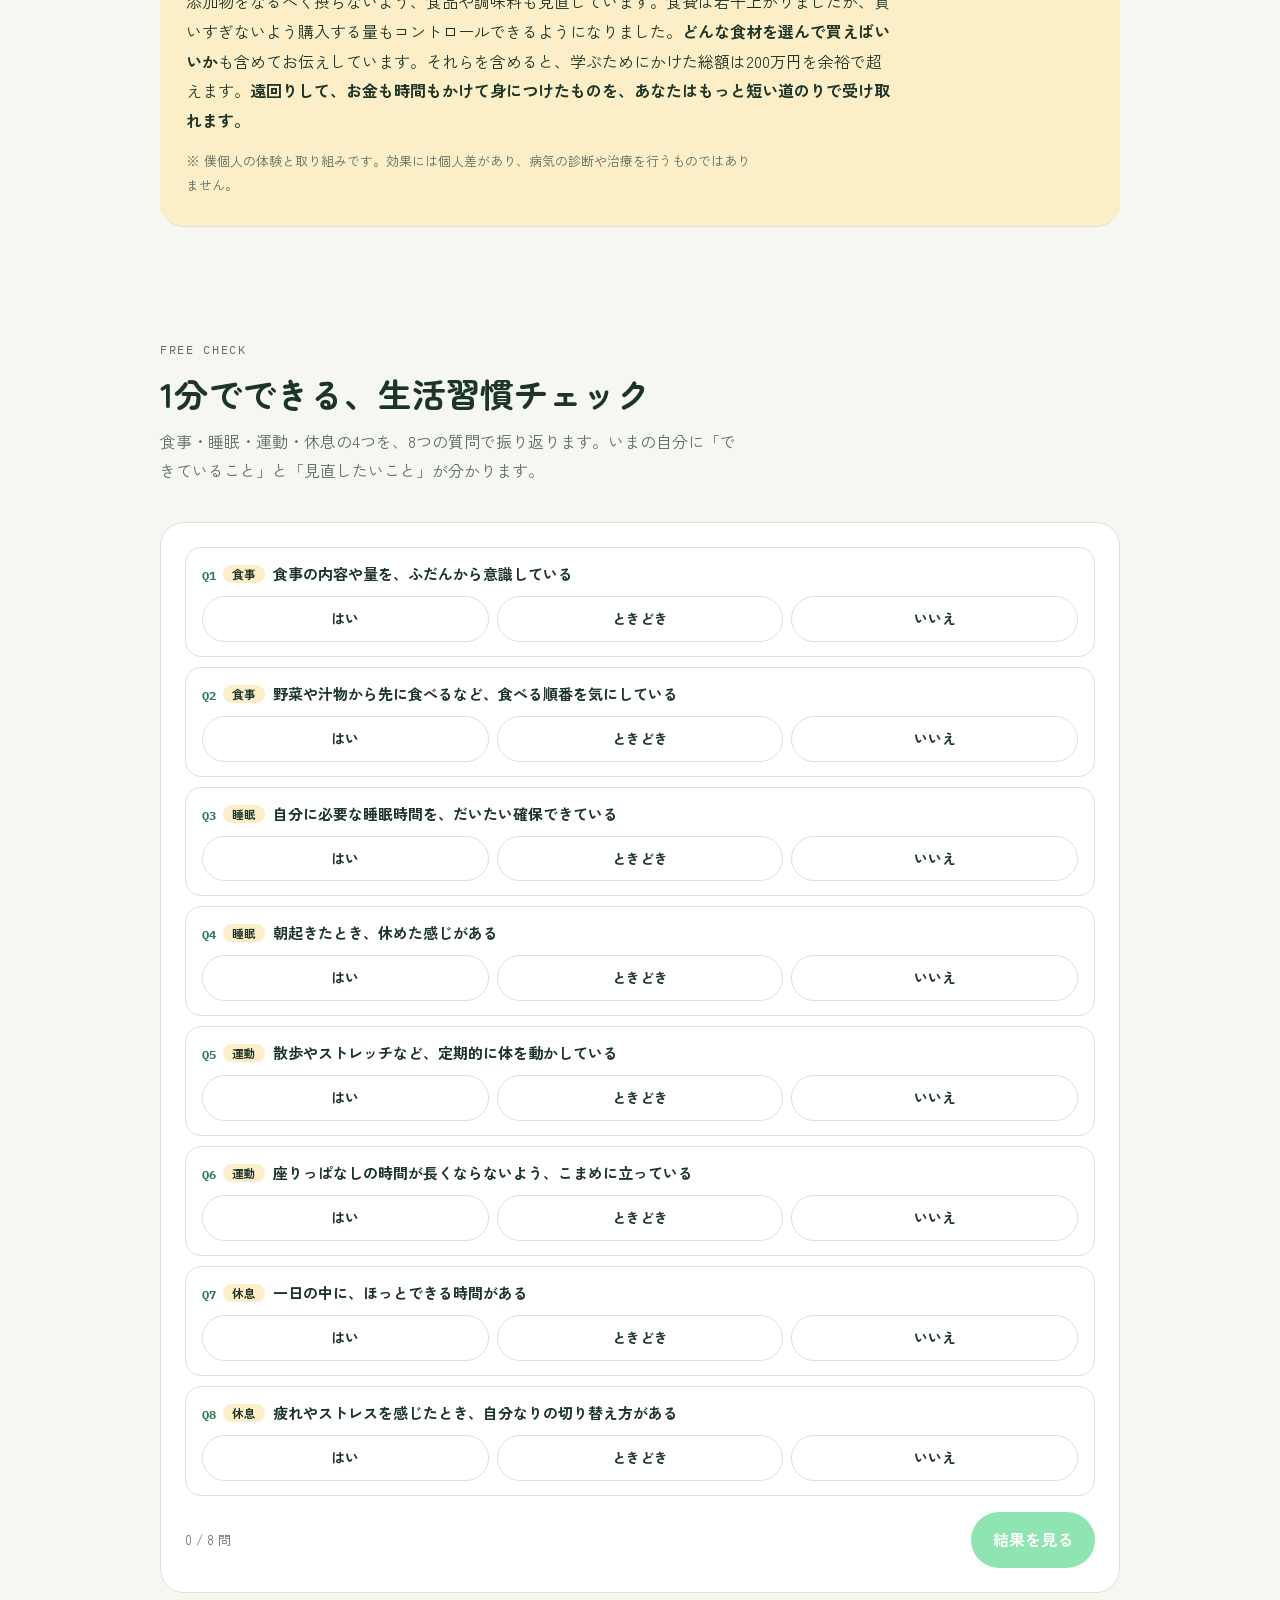
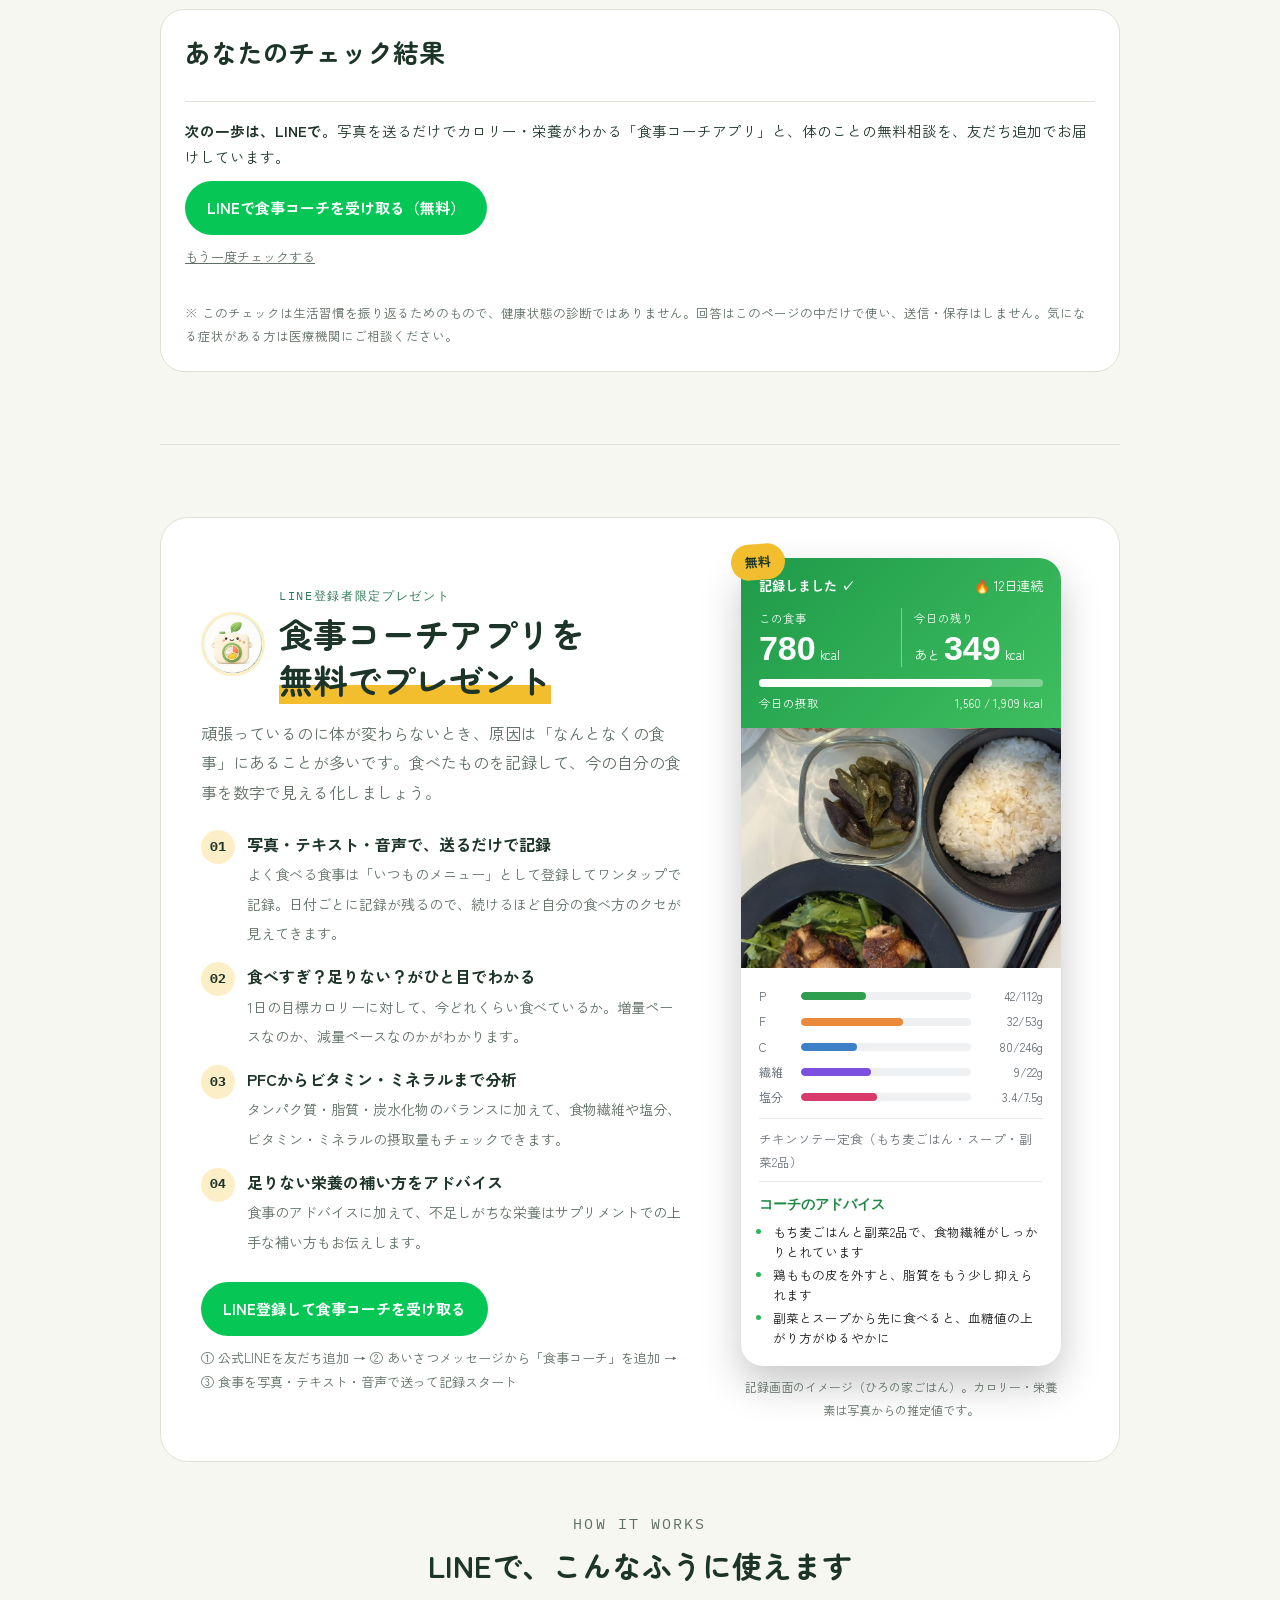
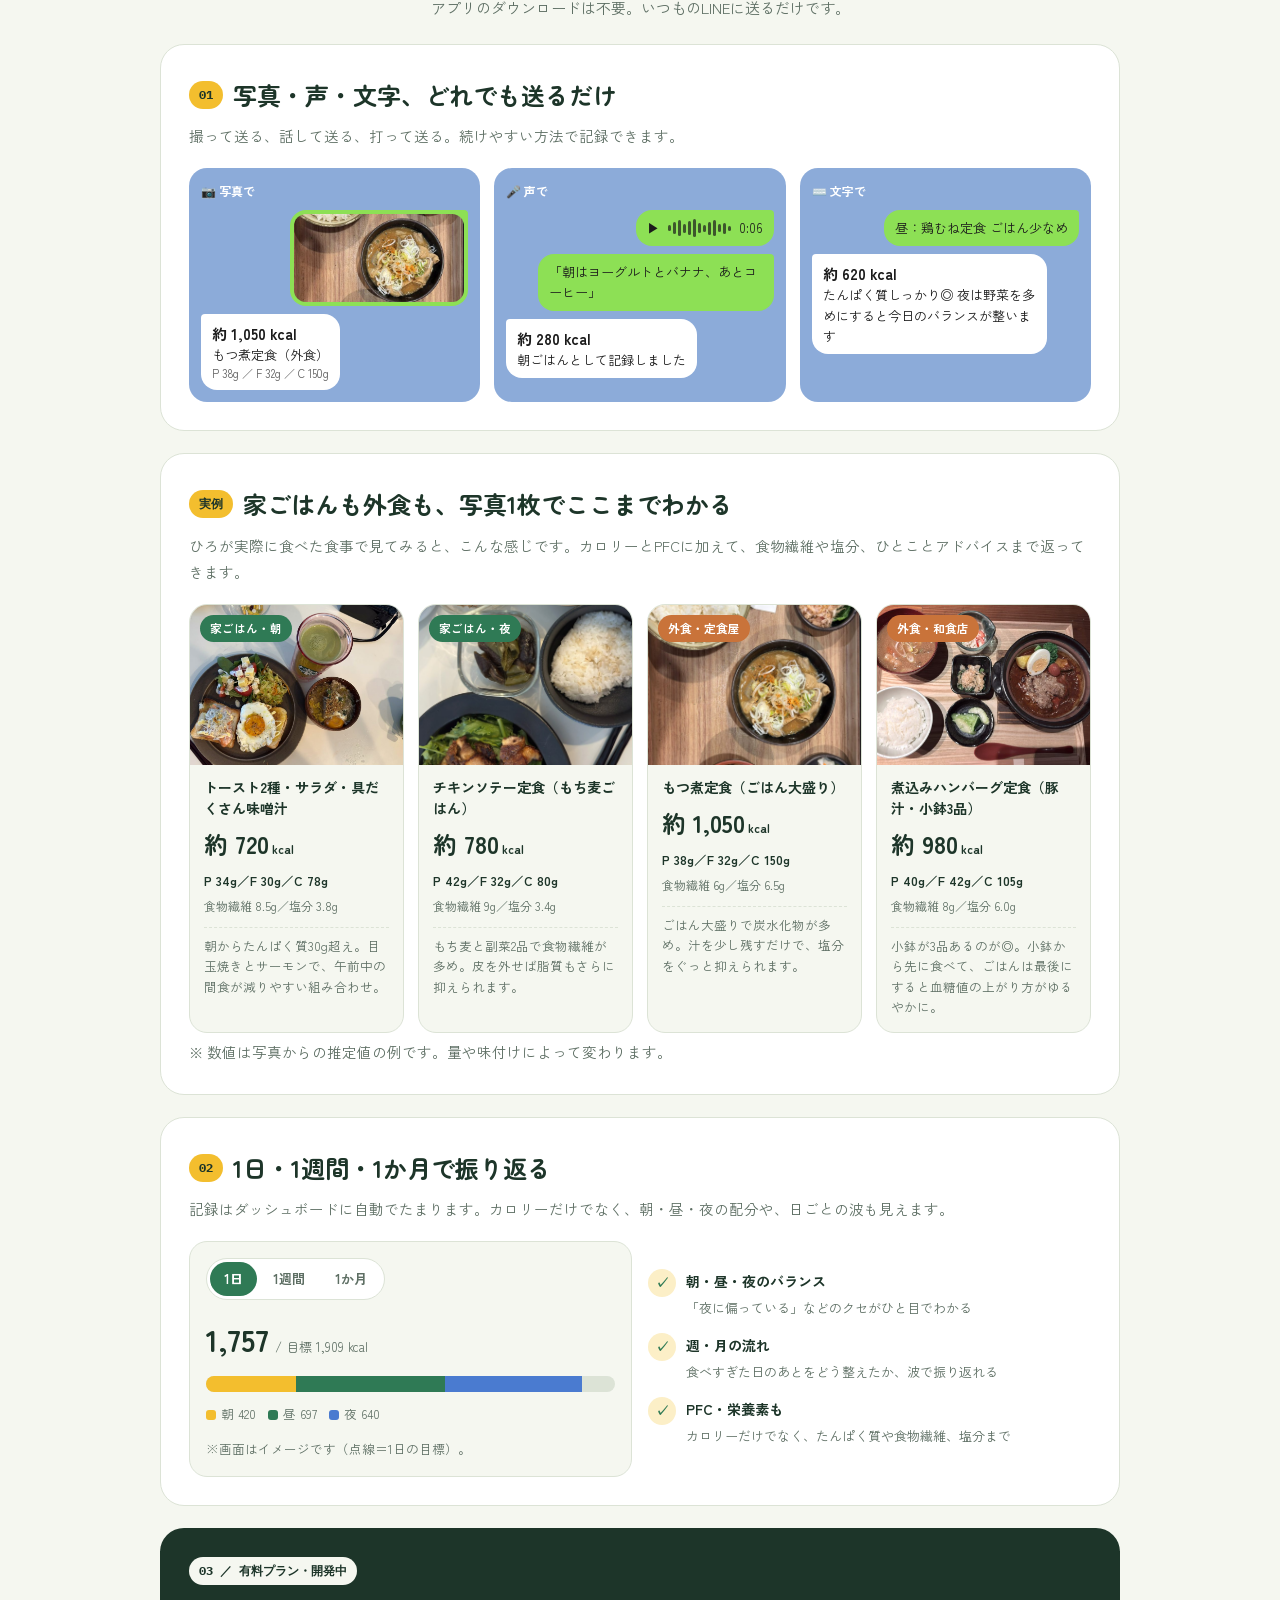
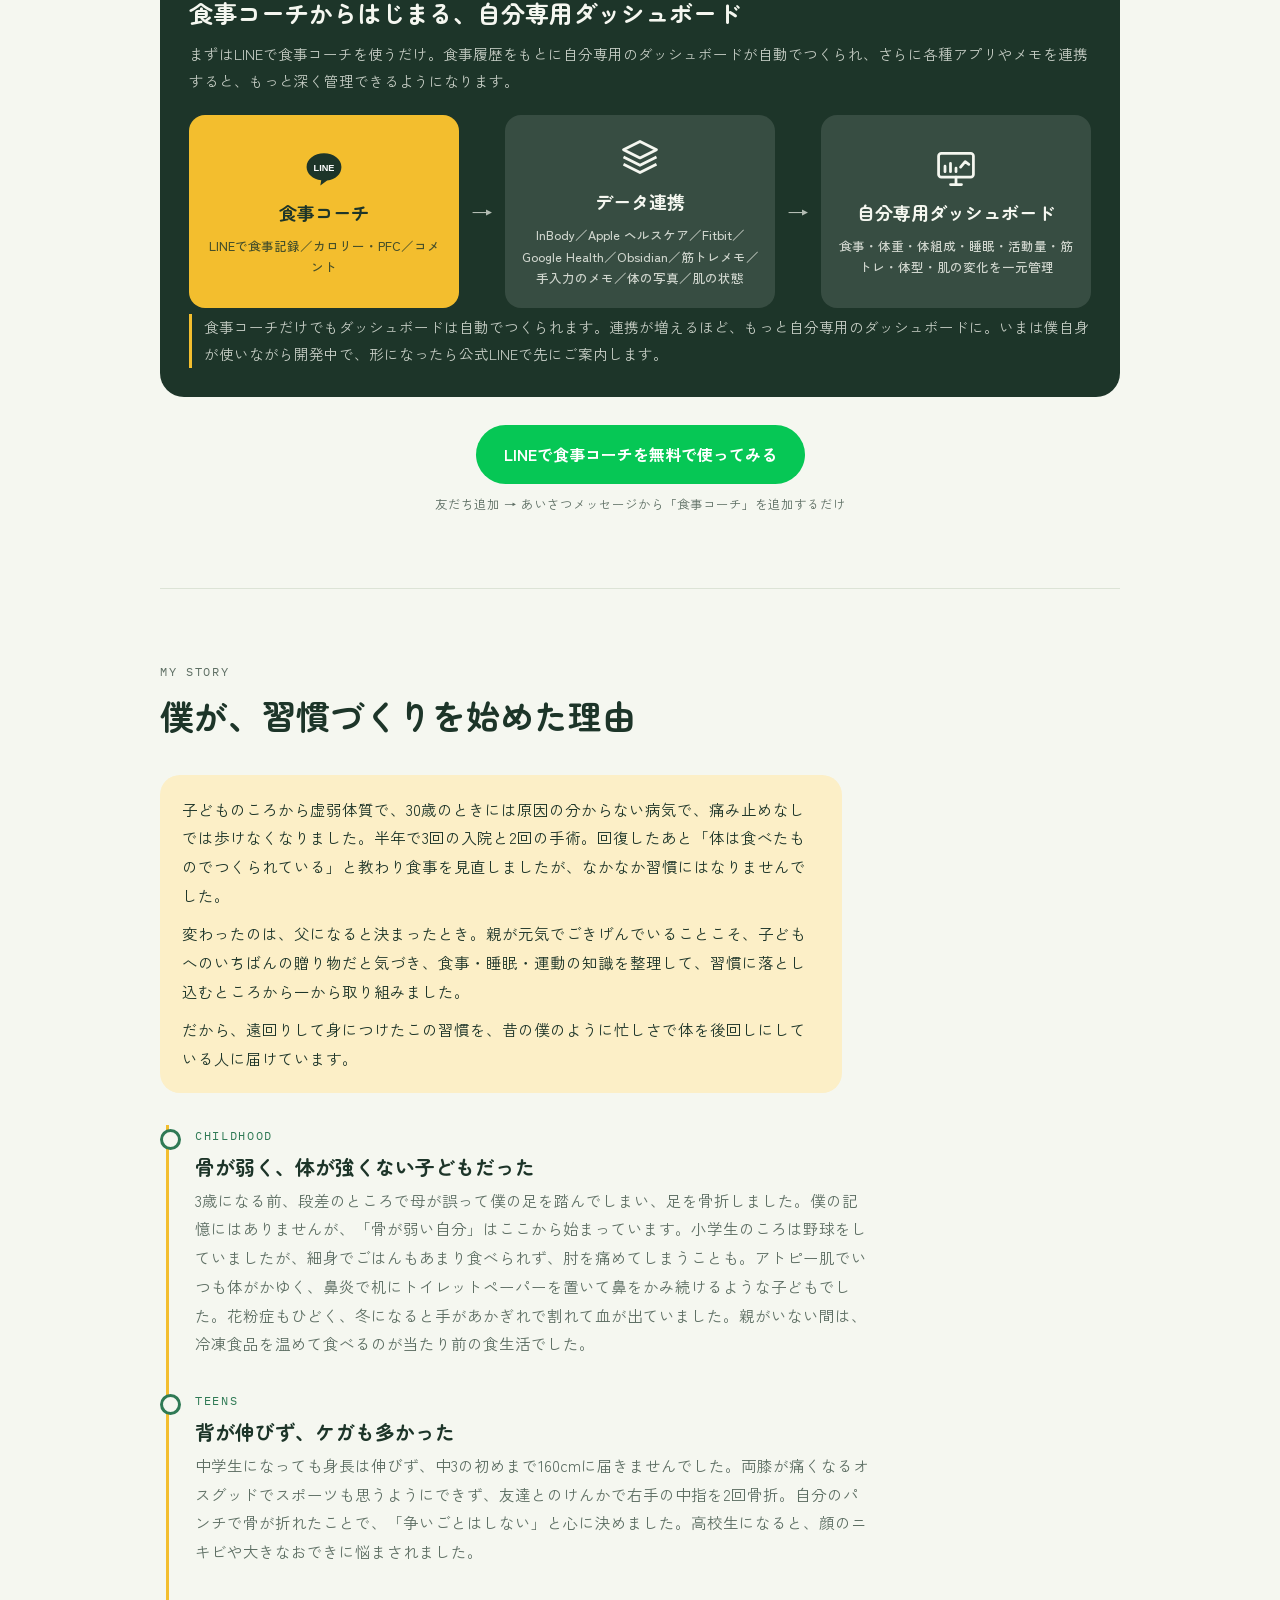
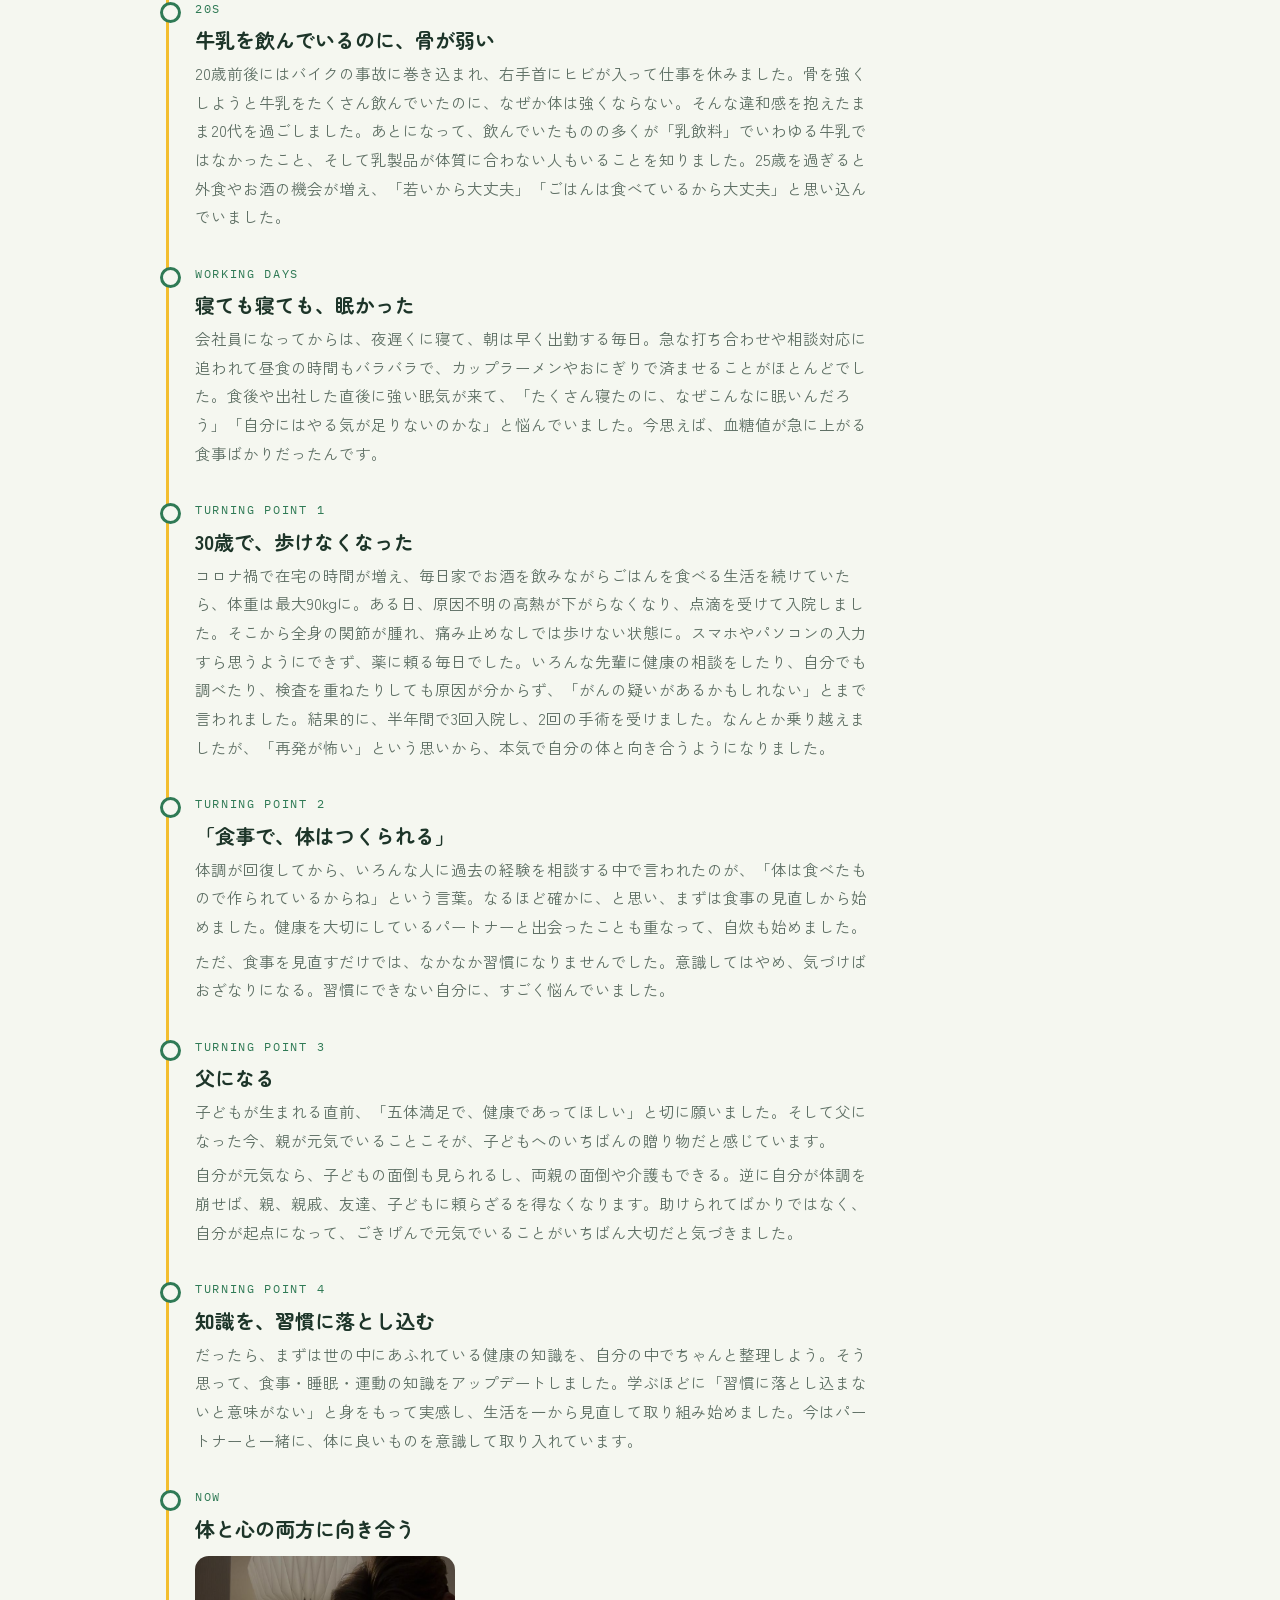
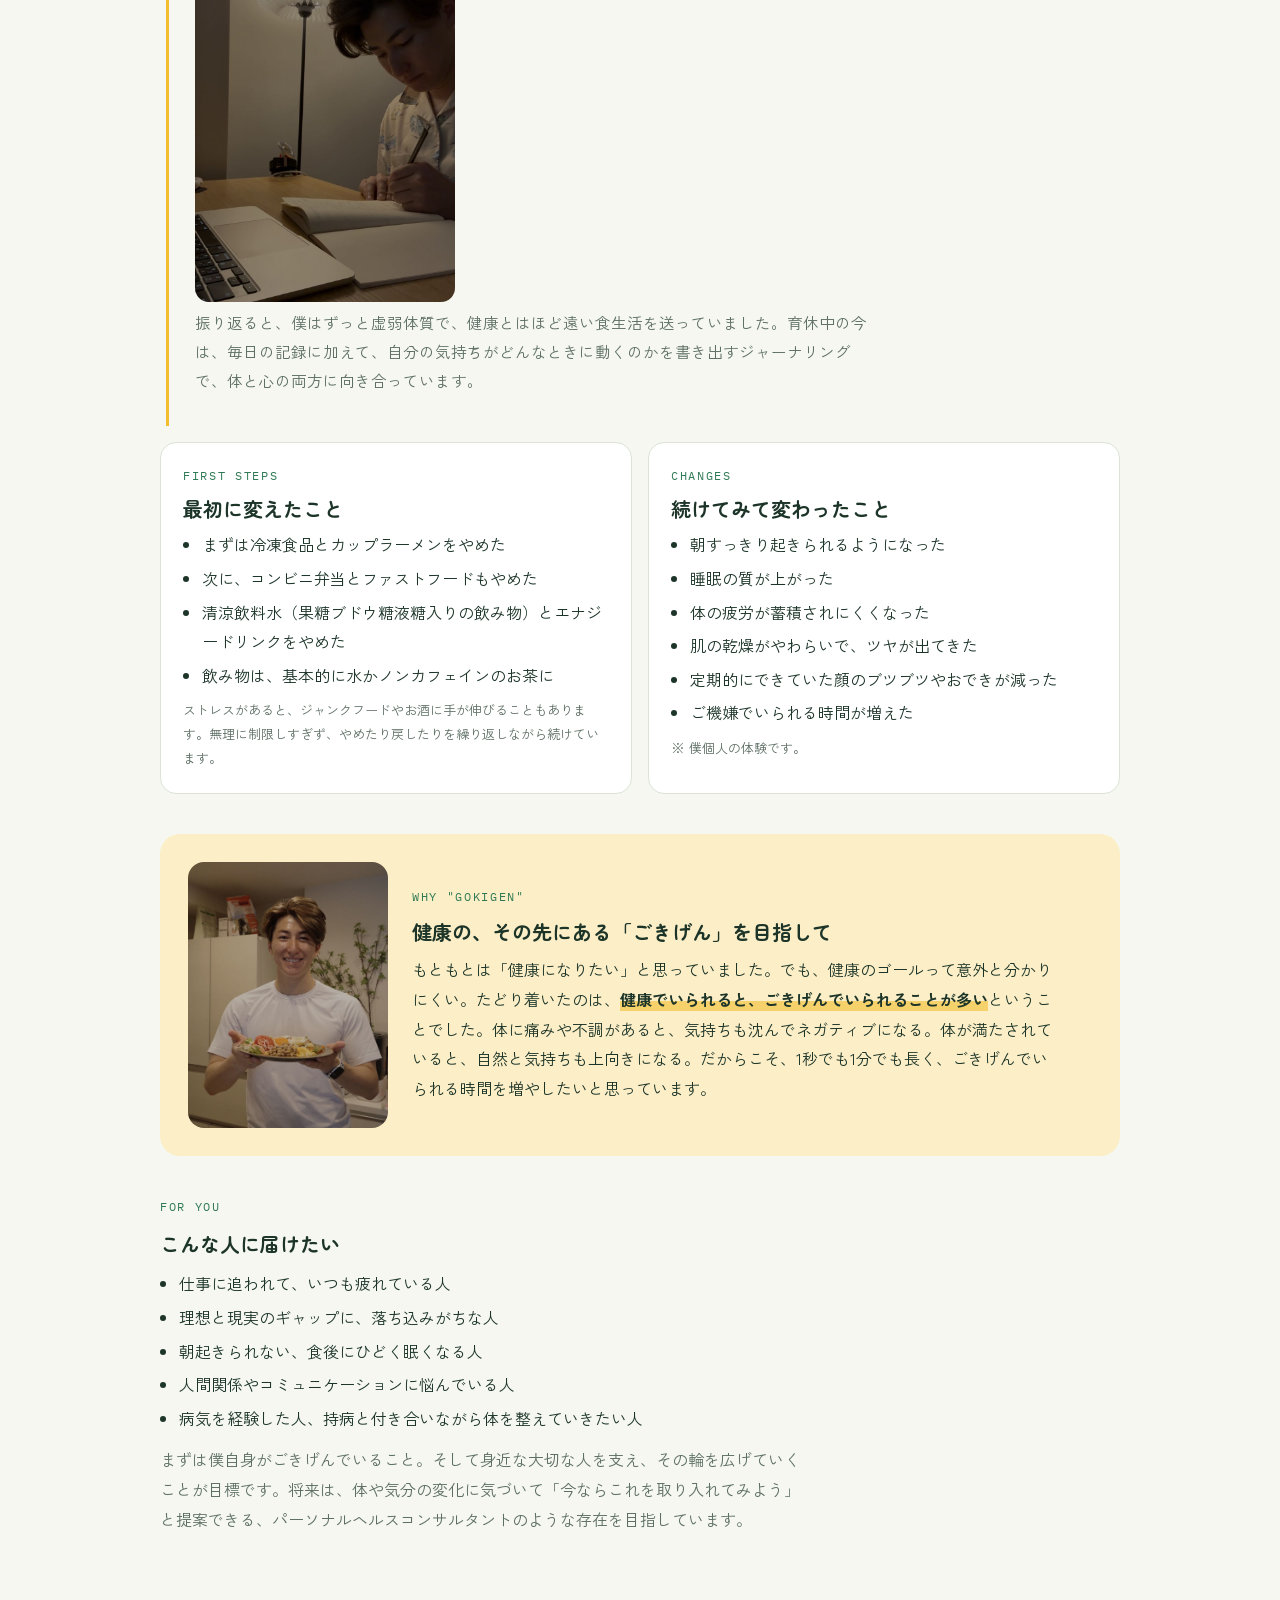
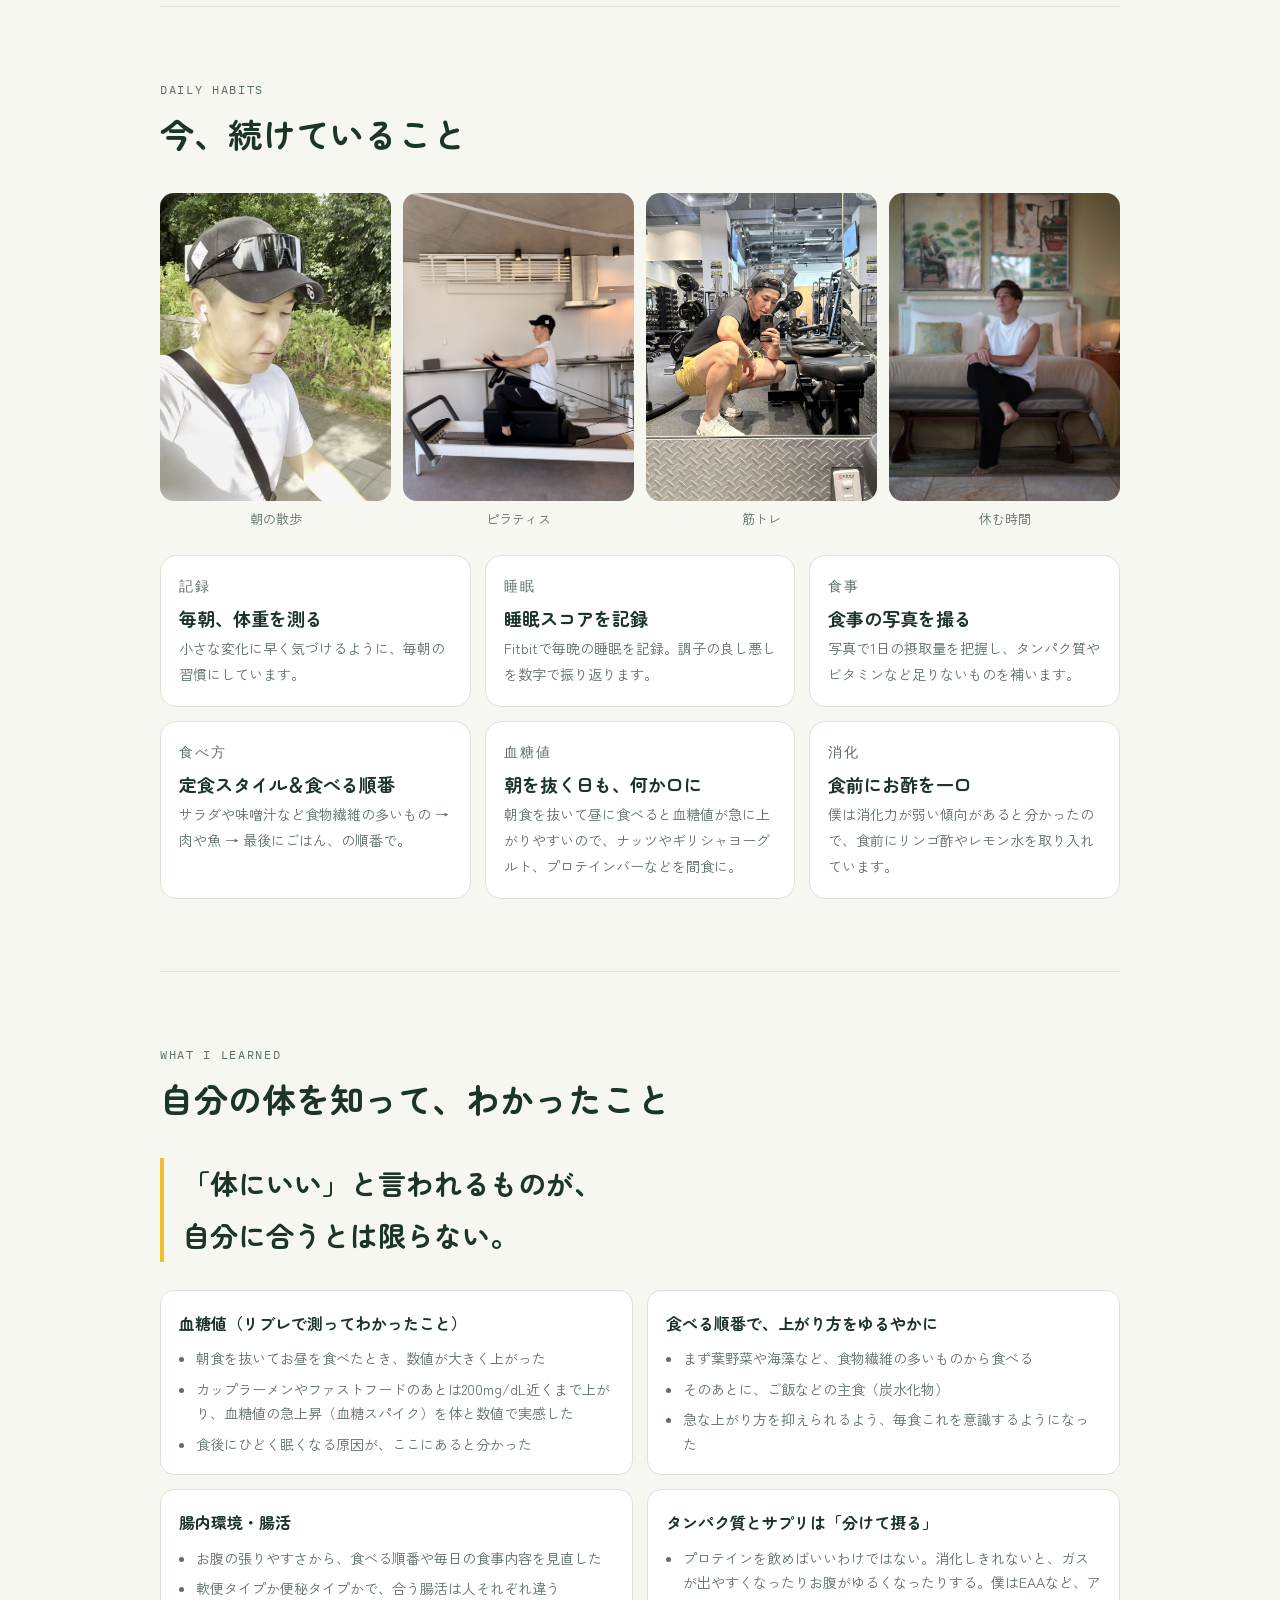
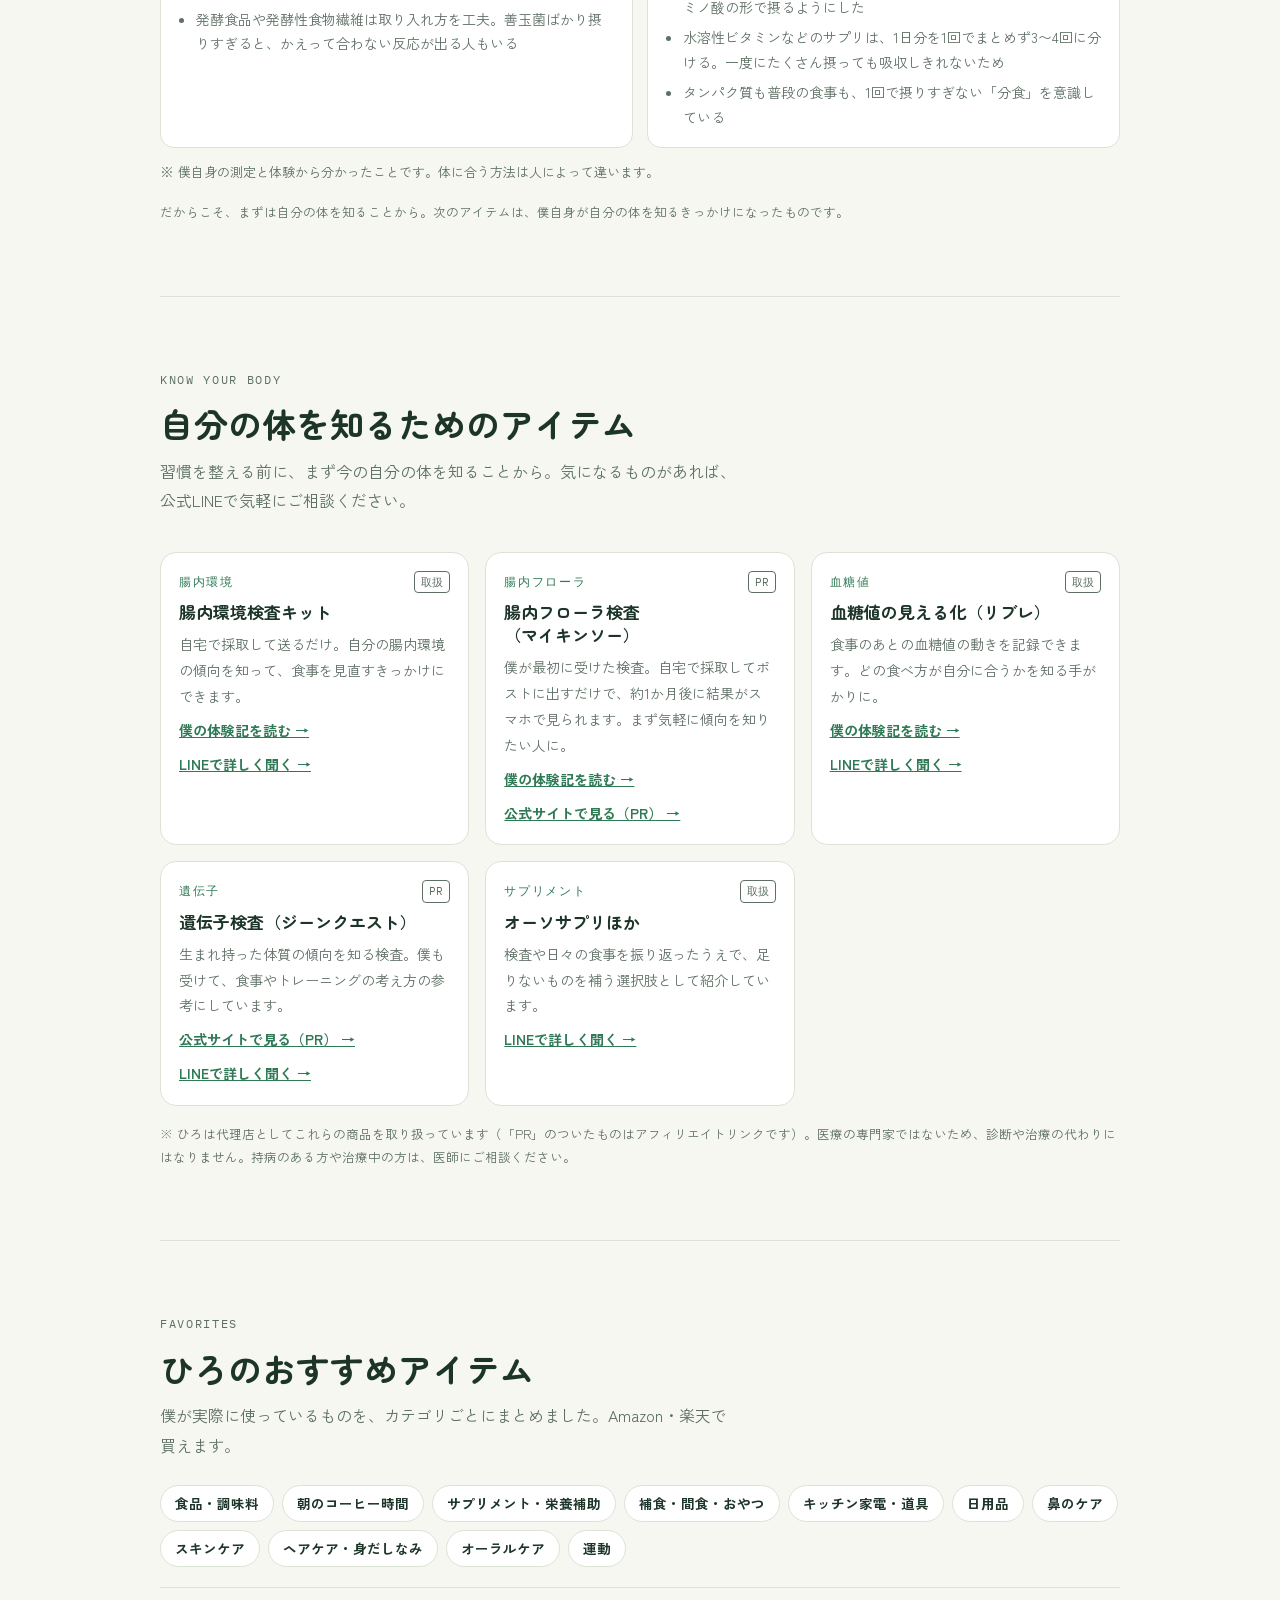
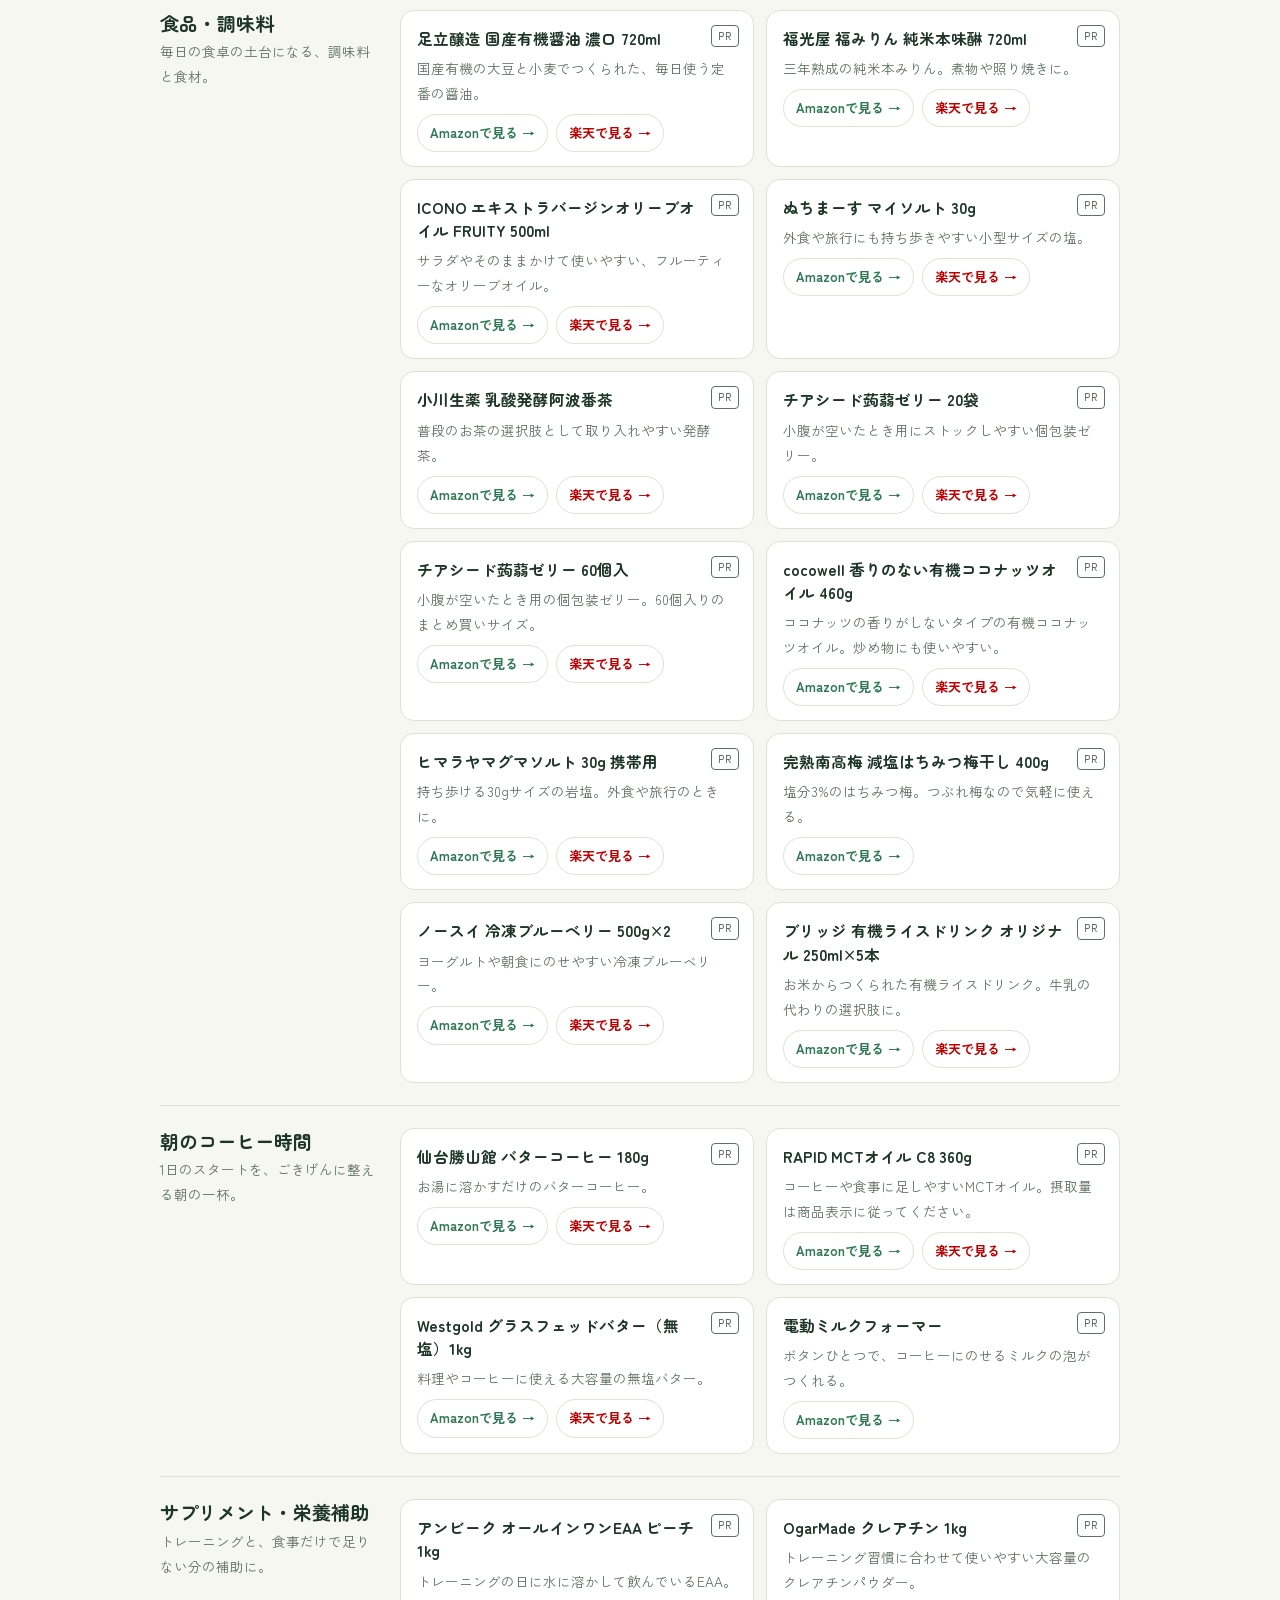
==== commit 6b326a67: "ジーンクエストのリンクを購入ページ（dnatest/all）に変更し、提携に合わせてPR表記を追加 Co-Authored-By: Claude Opus 5.5 <noreply@anthropic" ====
--- a/index.html
+++ b/index.html
@@ -763,7 +763,7 @@
       <div class="item"><div class="top"><span class="eyebrow">腸内環境</span><span class="pr">取扱</span></div><h3>腸内環境検査キット</h3><p>自宅で採取して送るだけ。自分の腸内環境の傾向を知って、食事を見直すきっかけにできます。</p><a href="gut-test.html">僕の体験記を読む →</a><a data-cta="items" href="https://line.me/R/ti/p/@433gemgx" target="_blank" rel="noopener">LINEで詳しく聞く →</a></div>
       <div class="item"><div class="top"><span class="eyebrow">腸内フローラ</span><span class="pr">PR</span></div><h3>腸内フローラ検査（マイキンソー）</h3><p>僕が最初に受けた検査。自宅で採取してポストに出すだけで、約1か月後に結果がスマホで見られます。まず気軽に傾向を知りたい人に。</p><a href="mykinso.html">僕の体験記を読む →</a><a href="https://px.a8.net/svt/ejp?a8mat=4BEL1L+6TW1MA+5SF2+5YJRM" rel="nofollow sponsored" target="_blank">公式サイトで見る（PR） →</a></div>
       <div class="item"><div class="top"><span class="eyebrow">血糖値</span><span class="pr">取扱</span></div><h3>血糖値の見える化（リブレ）</h3><p>食事のあとの血糖値の動きを記録できます。どの食べ方が自分に合うかを知る手がかりに。</p><a href="libre.html">僕の体験記を読む →</a><a data-cta="items" href="https://line.me/R/ti/p/@433gemgx" target="_blank" rel="noopener">LINEで詳しく聞く →</a></div>
-      <div class="item"><div class="top"><span class="eyebrow">遺伝子</span><span class="pr">受検済</span></div><h3>遺伝子検査（ジーンクエスト）</h3><p>生まれ持った体質の傾向を知る検査。僕も受けて、食事やトレーニングの考え方の参考にしています。</p><a href="https://genequest.jp/" target="_blank" rel="noopener">公式サイトで見る →</a><a data-cta="items" href="https://line.me/R/ti/p/@433gemgx" target="_blank" rel="noopener">LINEで詳しく聞く →</a></div>
+      <div class="item"><div class="top"><span class="eyebrow">遺伝子</span><span class="pr">PR</span></div><h3>遺伝子検査（ジーンクエスト）</h3><p>生まれ持った体質の傾向を知る検査。僕も受けて、食事やトレーニングの考え方の参考にしています。</p><a href="https://genequest.jp/dnatest/all/" rel="nofollow sponsored" target="_blank">公式サイトで見る（PR） →</a><a data-cta="items" href="https://line.me/R/ti/p/@433gemgx" target="_blank" rel="noopener">LINEで詳しく聞く →</a></div>
       <div class="item"><div class="top"><span class="eyebrow">サプリメント</span><span class="pr">取扱</span></div><h3>オーソサプリほか</h3><p>検査や日々の食事を振り返ったうえで、足りないものを補う選択肢として紹介しています。</p><a data-cta="items" href="https://line.me/R/ti/p/@433gemgx" target="_blank" rel="noopener">LINEで詳しく聞く →</a></div>
     </div>
     <p class="note">※ ひろは代理店としてこれらの商品を取り扱っています（「PR」のついたものはアフィリエイトリンクです）。医療の専門家ではないため、診断や治療の代わりにはなりません。持病のある方や治療中の方は、医師にご相談ください。</p>
